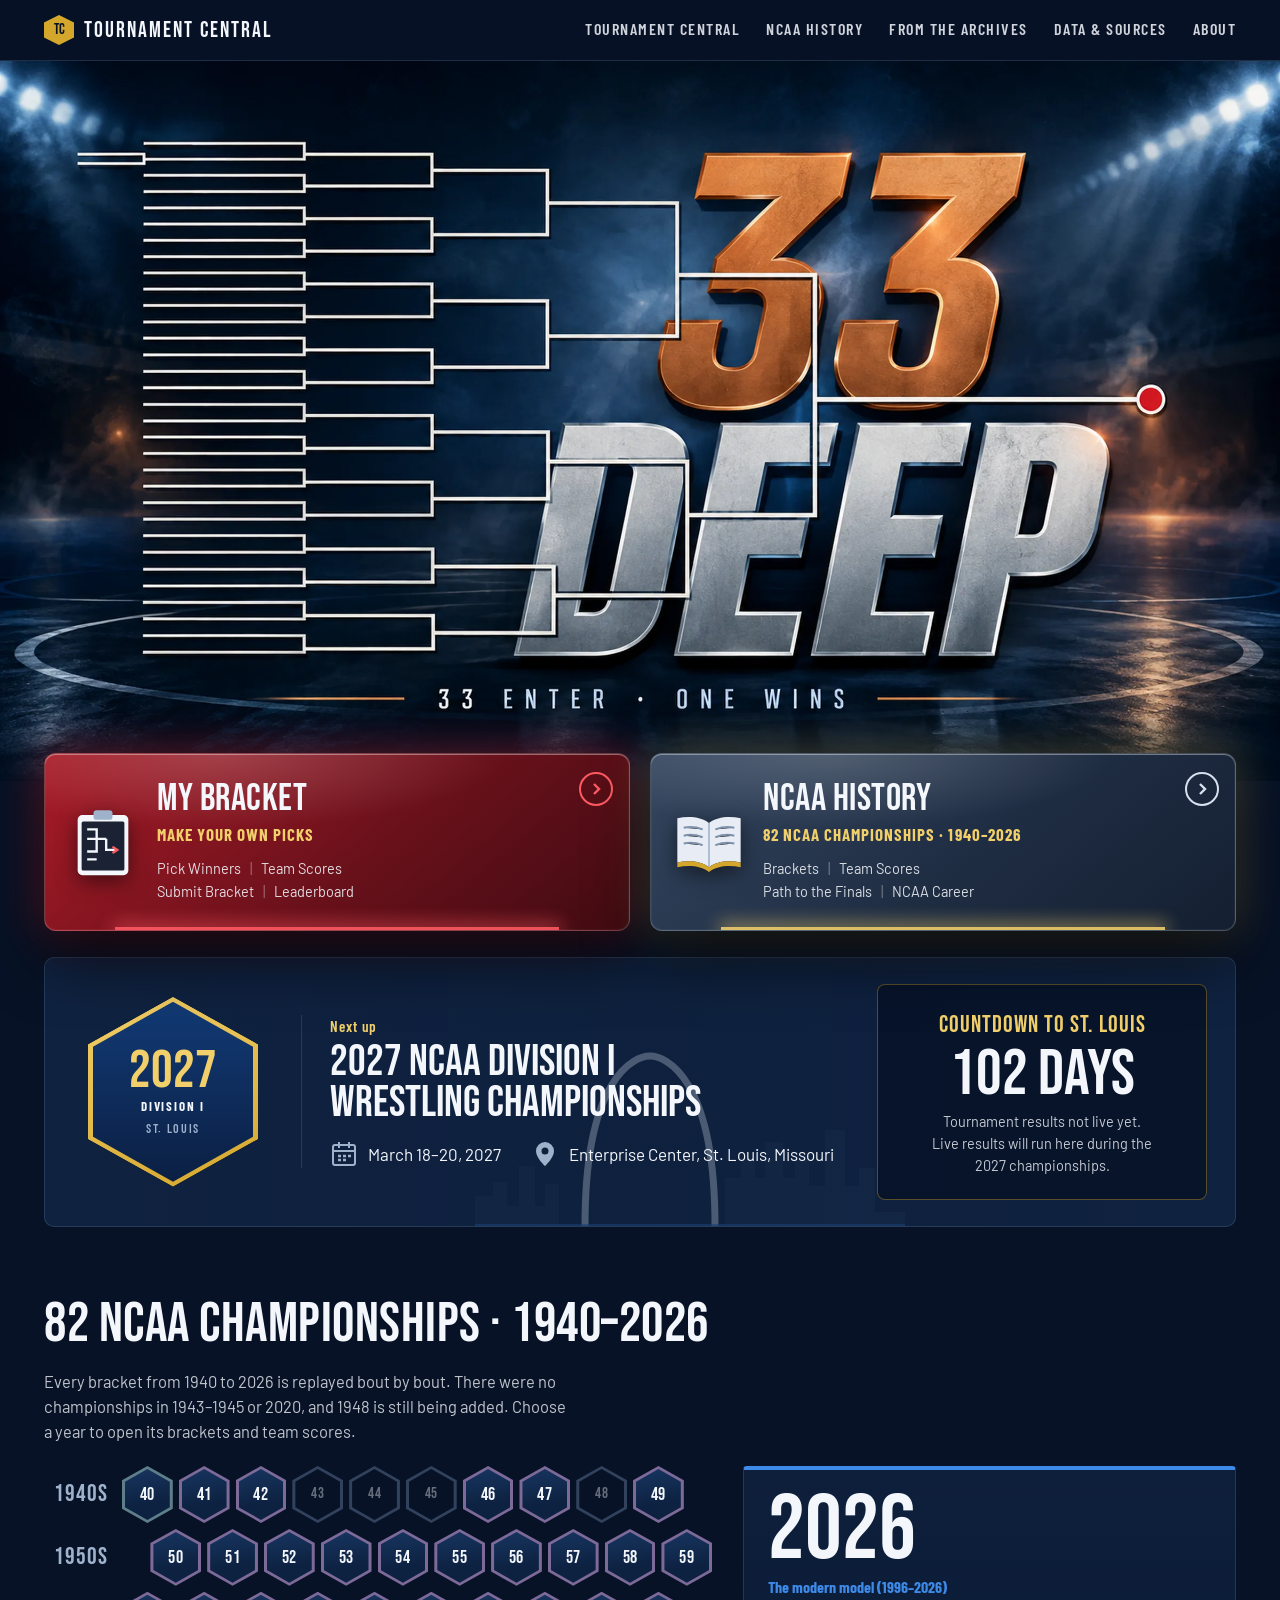
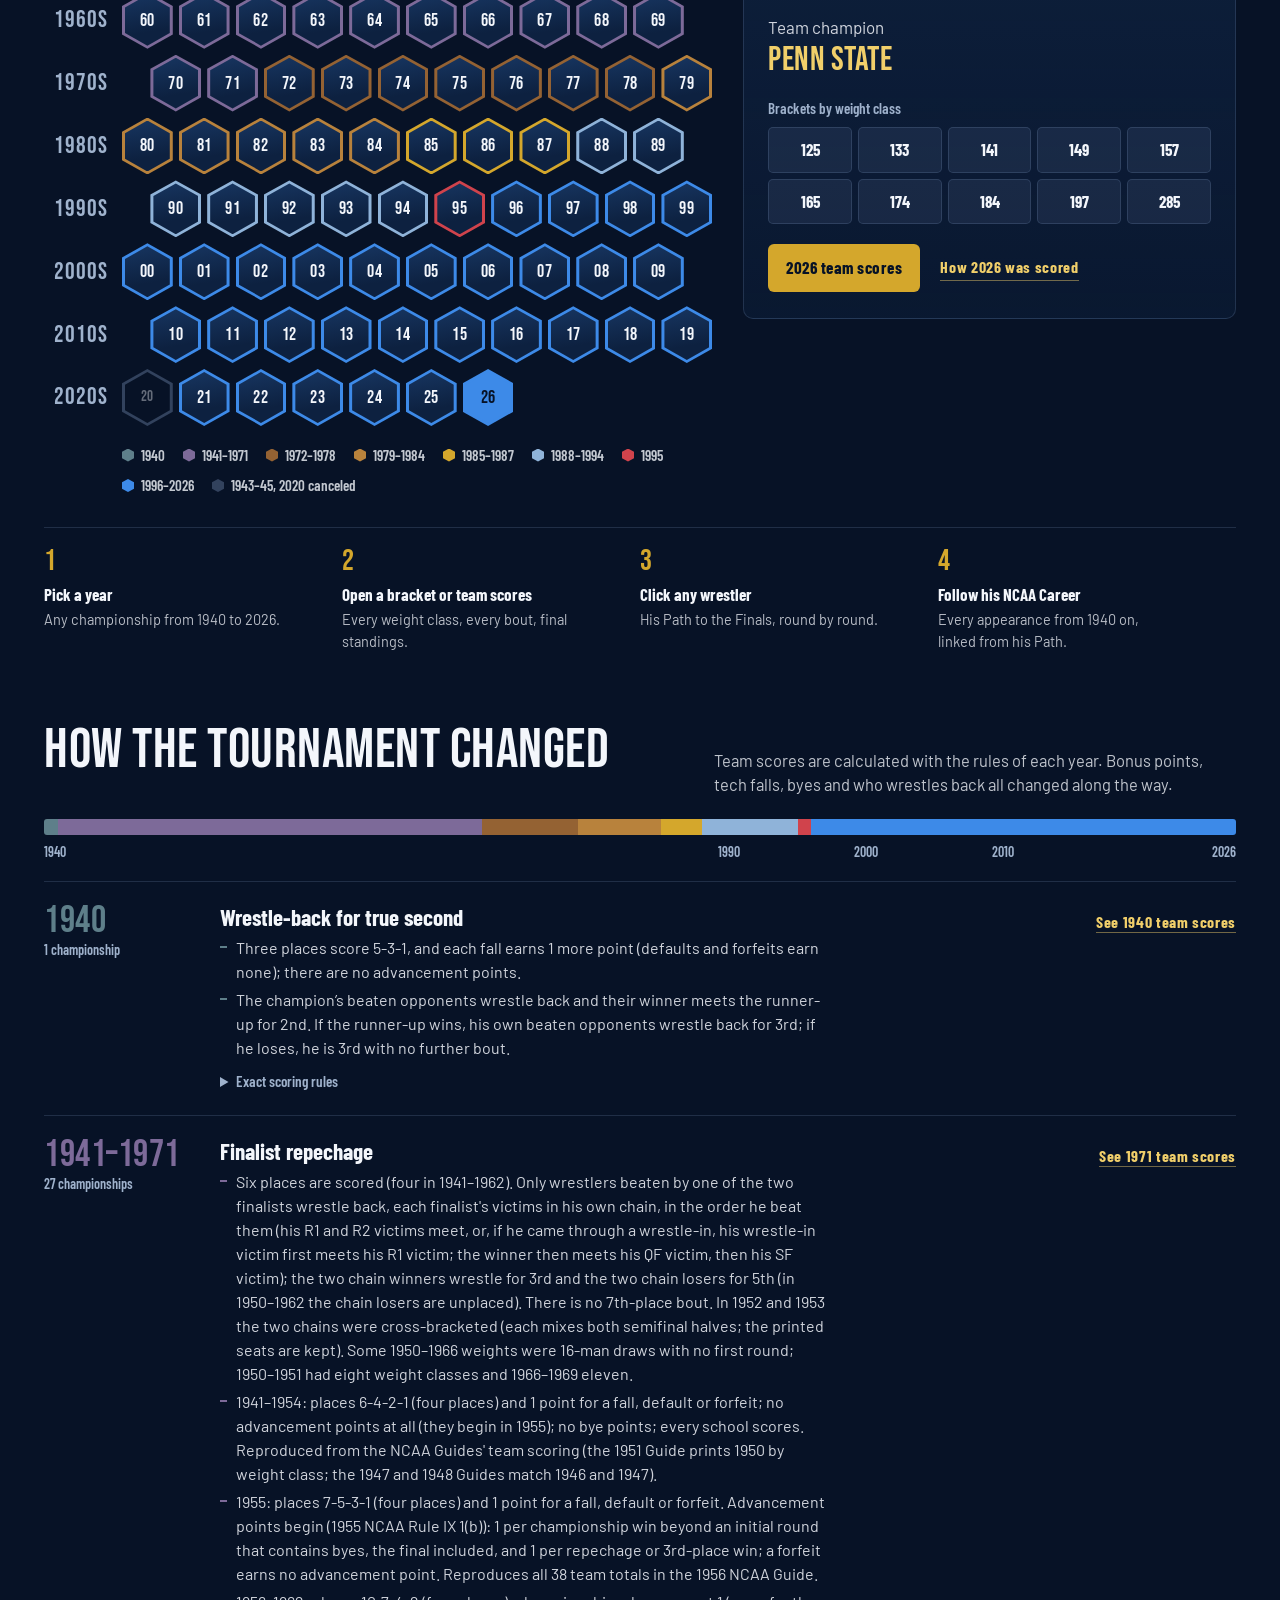
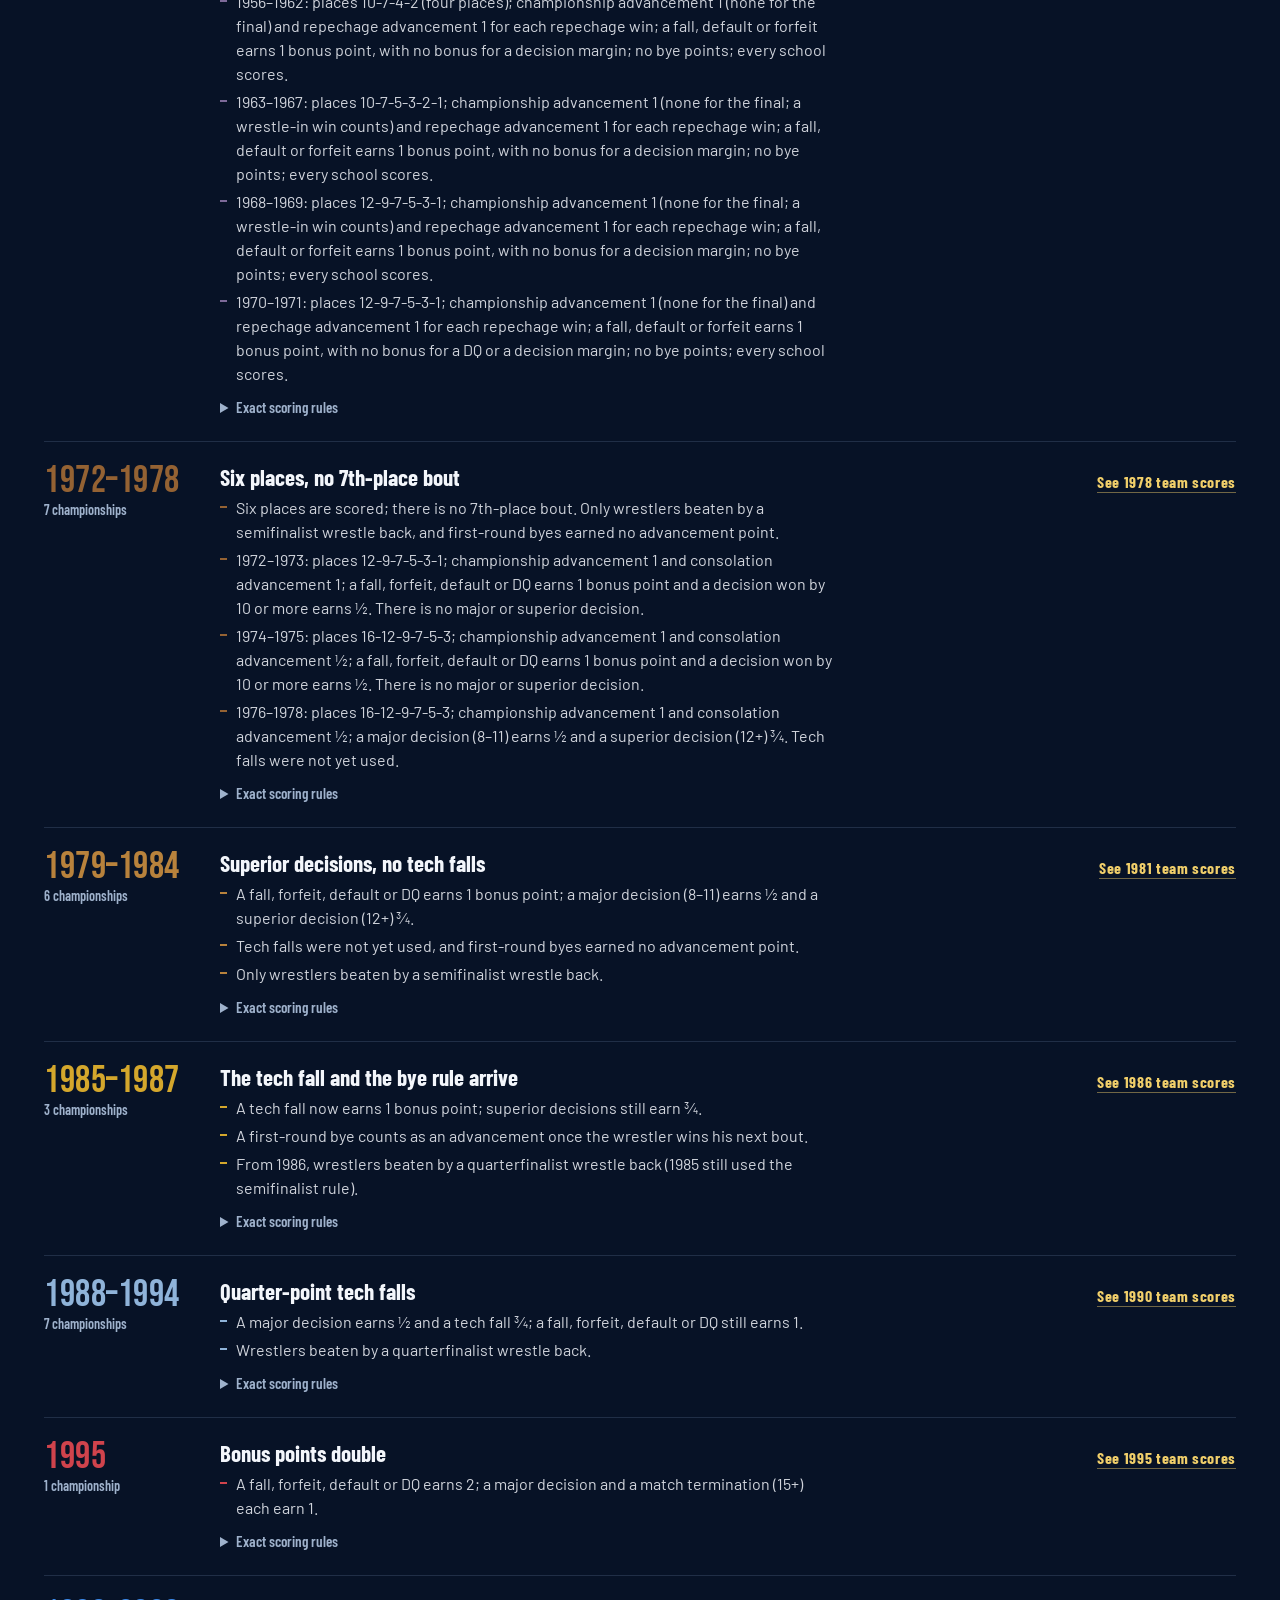
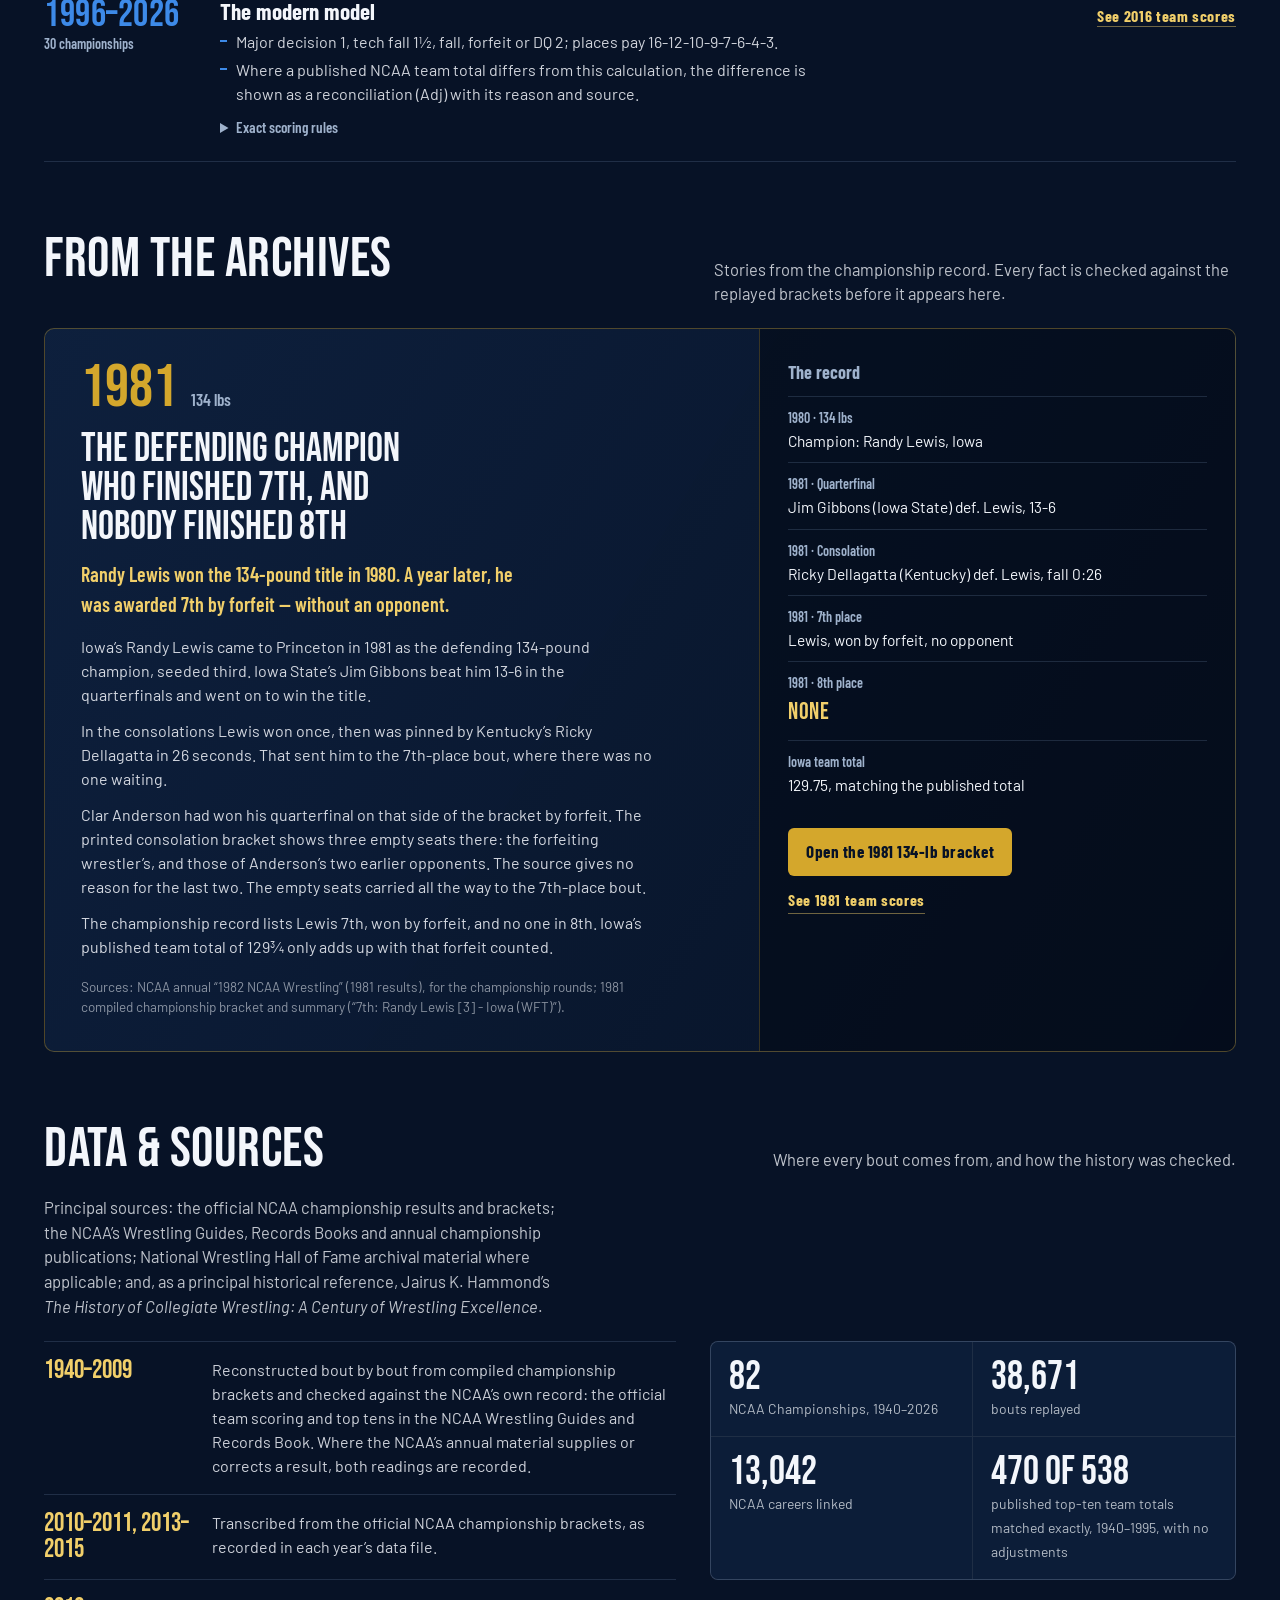
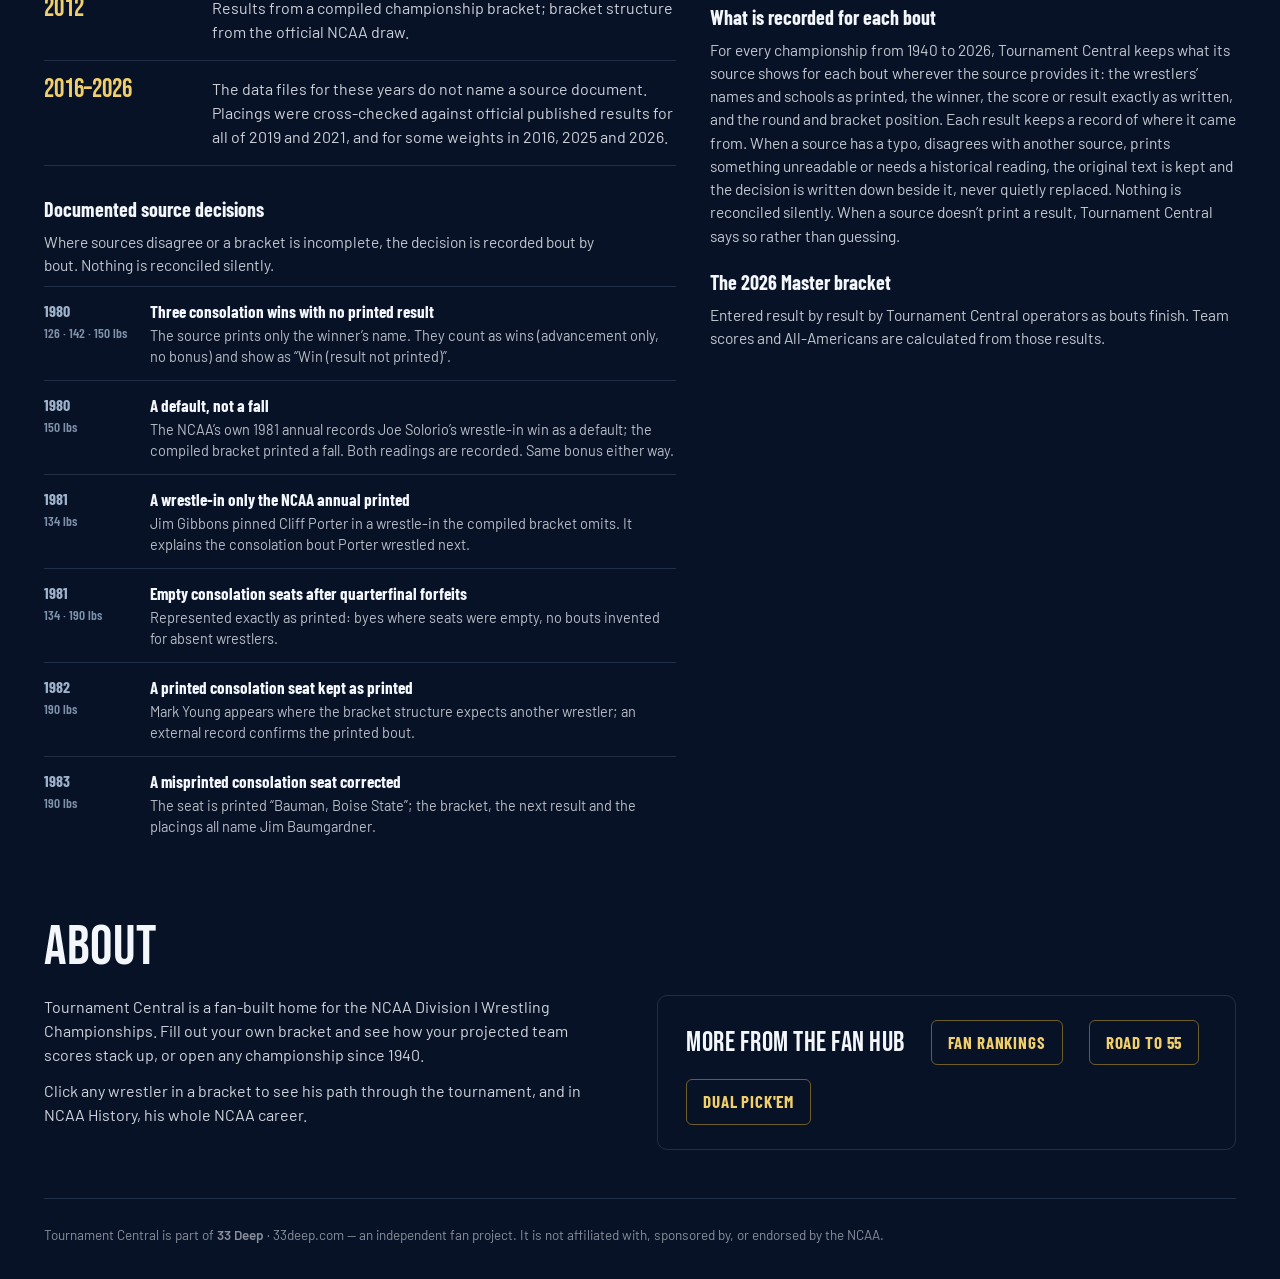
==== index.html @ 175a009b "Add files via upload" ====
<!DOCTYPE html>
<html lang="en">
<head>
<script src="site-config.js?v=1"></script>
<script>/* Front door: the bare site URL shows the homepage (home.html). Any URL with a query string (?view=..., ?ops=1, ...) opens Tournament Central as before. */ if (!location.search) location.replace('home.html' + location.hash); /* MASTER PAGE: before first paint. Operator page = ?ops=1 (master.html). MASTER shows on the operator page, or for everyone once site-config.js publicMaster is true. */ (function () { var ops = /[?&](ops|master)=1(&|$)/.test(location.search), pub = !!(window.TC_CONFIG && window.TC_CONFIG.publicMaster), h = document.documentElement; h.classList.toggle('no-ops', !ops); h.classList.toggle('no-master', !(ops || pub)); })();</script>
<meta charset="UTF-8">
<meta name="viewport" content="width=device-width, initial-scale=1.0">
<title>Tournament Central</title>
<link href="https://fonts.googleapis.com/css2?family=Bebas+Neue&family=Barlow+Condensed:wght@300;400;500;600;700&family=Barlow:wght@300;400;500;600&display=swap" rel="stylesheet">
<style>
:root {
  --bg:#f0f2f5; --s1:#ffffff; --s2:#f8f9fb; --s3:#eef0f4;
  --b1:#dde1e9; --b2:#c8cdd8; --b3:#b0b8c6;
  --gold:#b8860b; --gold2:#d4a017; --gold-bg:rgba(184,134,11,.09);
  --green:#16a34a; --green-bg:rgba(22,163,74,.09); --green-b:rgba(22,163,74,.35);
  --red:#dc2626; --red-bg:rgba(220,38,38,.06);
  --orange:#c2410c; --orange-bg:rgba(194,65,12,.07); --orange-b:rgba(194,65,12,.3);
  --blue:#2563eb;
  --t1:#1a2233; --t2:#4a5568; --t3:#8896aa;
}
*{box-sizing:border-box;margin:0;padding:0}
html,body{height:100%;overflow:hidden}
body{font-family:'Barlow',sans-serif;background:var(--bg);color:var(--t1);display:flex;flex-direction:column;height:100vh}

/* HEADER */
.hdr{background:linear-gradient(90deg,#1a1f2e,#2c2408,#1a1f2e);border-bottom:2px solid var(--gold);height:52px;display:flex;align-items:center;gap:14px;padding:0 18px;flex-shrink:0;box-shadow:0 2px 16px rgba(201,168,76,.15)}
.hdr-hex{width:32px;height:32px;background:var(--gold);clip-path:polygon(50% 0%,100% 25%,100% 75%,50% 100%,0% 75%,0% 25%);display:flex;align-items:center;justify-content:center;font-size:14px;flex-shrink:0}
.hdr-t{font-family:'Bebas Neue',sans-serif;font-size:20px;letter-spacing:3px;color:var(--gold2);line-height:1}
.hdr-s{font-size:9px;color:rgba(255,255,255,.45);letter-spacing:2px;text-transform:uppercase;margin-top:1px}
.hdr-sp{flex:1}
.hdr-home{display:flex;align-items:center;gap:14px;text-decoration:none;color:inherit;border-radius:4px;transition:opacity .15s}
.hdr-home:hover .hdr-t{color:#f0c040}
.hdr-home:focus-visible{outline:2px solid var(--gold2);outline-offset:3px}
.rst-btn{background:none;border:1px solid rgba(255,255,255,.2);color:rgba(255,255,255,.6);font-family:'Barlow Condensed',sans-serif;font-size:12px;letter-spacing:1px;padding:5px 14px;cursor:pointer;border-radius:3px;transition:all .2s;text-transform:uppercase}
.rst-btn:hover{border-color:var(--gold2);color:var(--gold2)}

/* WEIGHT TABS */
.wtabs{background:var(--s1);border-bottom:2px solid var(--b1);display:flex;padding:0 14px;gap:1px;overflow-x:auto;scrollbar-width:none;flex-shrink:0;height:42px;align-items:stretch;box-shadow:0 1px 4px rgba(0,0,0,.06)}
.wtabs::-webkit-scrollbar{display:none}
.wtab{display:flex;align-items:center;padding:0 14px;cursor:pointer;border:none;background:none;color:var(--t3);font-family:'Bebas Neue',sans-serif;font-size:19px;letter-spacing:1px;border-bottom:2px solid transparent;transition:all .15s;white-space:nowrap}
.wtab:hover{color:var(--t2)}
.wtab.on{color:var(--gold);border-bottom-color:var(--gold)}
.wtab.scores-tab{color:var(--t3);border-left:1px solid var(--b1);margin-left:8px;padding-left:20px;font-size:16px;letter-spacing:1.5px}
.wtab.scores-tab.on{color:var(--gold);border-bottom-color:var(--gold)}
.wtab.aa-tab{color:var(--t3);border-left:1px solid var(--b1);padding-left:20px;font-size:16px;letter-spacing:1.5px}
.wtab.aa-tab.on{color:var(--gold);border-bottom-color:var(--gold)}

/* SCORES VIEW */
#scores-view{flex:1;overflow:auto;padding:14px 18px 24px;display:none;flex-direction:column;gap:0}
#scores-view.active{display:flex}

#scores-view::-webkit-scrollbar{width:6px;height:6px}
#scores-view::-webkit-scrollbar-track{background:var(--bg)}
#scores-view::-webkit-scrollbar-thumb{background:var(--b2);border-radius:3px}

.scores-wrap{display:flex;gap:18px;align-items:flex-start;flex-wrap:wrap}
.scores-main{flex:1;min-width:520px}
.scores-key{min-width:200px;flex-shrink:0}

.scores-title{font-family:'Bebas Neue',sans-serif;font-size:22px;letter-spacing:3px;color:var(--t1);margin-bottom:4px}
.scores-sub{font-size:10px;color:var(--t3);letter-spacing:2px;text-transform:uppercase;margin-bottom:14px}

.lb-table{width:100%;border-collapse:collapse;background:var(--s1);border:1px solid var(--b1);border-radius:5px;overflow:hidden;box-shadow:0 1px 4px rgba(0,0,0,.07)}
.lb-table thead tr{background:linear-gradient(90deg,#1a1f2e,#2c2408);border-bottom:2px solid var(--gold)}
.lb-table thead th{font-family:'Barlow Condensed',sans-serif;font-size:9px;letter-spacing:2px;text-transform:uppercase;color:rgba(255,255,255,.5);padding:7px 10px;text-align:left;white-space:nowrap}
.lb-table thead th.num{text-align:right}
.lb-table tbody tr{border-bottom:1px solid var(--b1);transition:background .1s}
.lb-table tbody tr:last-child{border-bottom:none}
.lb-table tbody tr:hover{background:var(--s3)}
.lb-table tbody tr.rank-1{background:var(--gold-bg)}
.lb-table tbody tr.rank-2{background:rgba(150,150,160,.06)}
.lb-table tbody tr.rank-3{background:rgba(150,100,50,.05)}
.lb-td-rank{font-family:'Bebas Neue',sans-serif;font-size:20px;width:36px;padding:6px 10px;color:var(--t3);text-align:center}
.lb-table tbody tr.rank-1 .lb-td-rank{color:var(--gold)}
.lb-table tbody tr.rank-2 .lb-td-rank{color:#6b7280}
.lb-table tbody tr.rank-3 .lb-td-rank{color:#92400e}
.lb-td-school{font-size:12px;font-weight:600;color:var(--t1);padding:6px 8px}
.lb-td-pts{font-family:'Bebas Neue',sans-serif;font-size:18px;text-align:right;padding:6px 12px;color:var(--t1)}
.lb-table tbody tr.rank-1 .lb-td-pts{color:var(--gold)}
.lb-td-adv{font-size:10px;text-align:right;padding:6px 8px;color:var(--t3);font-family:'Barlow Condensed',sans-serif;white-space:nowrap}
.lb-td-place{font-size:10px;text-align:right;padding:6px 10px;color:var(--t3);font-family:'Barlow Condensed',sans-serif;white-space:nowrap}
.lb-td-aa{font-size:10px;padding:6px 10px;color:var(--t2);font-family:'Barlow Condensed',sans-serif;white-space:nowrap;text-align:right}
.lb-bar-wrap{width:80px;padding:6px 10px}
.lb-bar{height:6px;background:var(--b1);border-radius:3px;overflow:hidden}
.lb-bar-fill{height:100%;background:linear-gradient(90deg,var(--gold),var(--gold2));border-radius:3px;transition:width .3s ease}
.lb-table tbody tr.rank-1 .lb-bar-fill{background:linear-gradient(90deg,var(--gold),#f0c040)}

.key-card{background:var(--s1);border:1px solid var(--b1);border-radius:5px;overflow:hidden;box-shadow:0 1px 4px rgba(0,0,0,.07)}
.key-hdr{background:linear-gradient(135deg,#1a1f2e,#2c2408);padding:7px 12px;font-family:'Bebas Neue',sans-serif;font-size:13px;letter-spacing:2px;color:var(--gold2)}
.key-row{display:flex;align-items:center;justify-content:space-between;padding:5px 12px;border-bottom:1px solid var(--b1);font-size:11px}
.key-row:last-child{border-bottom:none}
.key-lbl{color:var(--t2)}
.key-val{font-family:'Bebas Neue',sans-serif;font-size:14px;color:var(--t1)}
.key-val.gold{color:var(--gold)}
.key-sep{height:1px;background:var(--b1);margin:4px 0}

.scores-note{font-size:10px;color:var(--t3);margin-top:10px;font-style:italic}

/* ALL-AMERICANS VIEW */
#aa-view{flex:1;overflow:auto;padding:14px 18px 24px;display:none;flex-direction:column;gap:0}
#aa-view.active{display:flex}
#aa-view::-webkit-scrollbar{width:6px;height:6px}
#aa-view::-webkit-scrollbar-track{background:var(--bg)}
#aa-view::-webkit-scrollbar-thumb{background:var(--b2);border-radius:3px}

.aa-view-title{font-family:'Bebas Neue',sans-serif;font-size:22px;letter-spacing:3px;color:var(--t1);margin-bottom:2px}
.aa-view-sub{font-size:10px;color:var(--t3);letter-spacing:2px;text-transform:uppercase;margin-bottom:14px}

.aa-row-grid{display:flex;gap:10px;flex-wrap:nowrap;margin-bottom:12px;overflow-x:auto;padding-bottom:2px}
.aa-row-grid::-webkit-scrollbar{height:4px}
.aa-row-grid::-webkit-scrollbar-thumb{background:var(--b2);border-radius:2px}

.aa-wcard{background:var(--s1);border:1px solid var(--b1);border-radius:5px;overflow:hidden;min-width:168px;flex:1;box-shadow:0 1px 4px rgba(0,0,0,.07)}
.aa-wcard-hdr{background:linear-gradient(90deg,#1a1f2e,#2c2408);padding:5px 10px;display:flex;align-items:baseline;gap:6px;border-bottom:2px solid var(--gold)}
.aa-wcard-wt{font-family:'Bebas Neue',sans-serif;font-size:20px;letter-spacing:1px;color:var(--gold2);line-height:1}
.aa-wcard-lbs{font-size:8px;color:rgba(255,255,255,.35);letter-spacing:2px;text-transform:uppercase}

.aa-wcard-row{display:flex;align-items:center;padding:4px 8px;border-bottom:1px solid var(--b1);gap:5px;min-height:28px}
.aa-wcard-row:last-child{border-bottom:none}
.aa-wcard-row.place-1{background:var(--gold-bg)}
.aa-wcard-row.place-2{background:rgba(107,114,128,.05)}
.aa-wcard-row.place-3{background:rgba(146,64,14,.04)}

.aa-wcard-place{font-family:'Bebas Neue',sans-serif;font-size:13px;width:16px;flex-shrink:0;text-align:center;line-height:1}
.aa-wcard-row.place-1 .aa-wcard-place{color:var(--gold)}
.aa-wcard-row.place-2 .aa-wcard-place{color:#6b7280}
.aa-wcard-row.place-3 .aa-wcard-place{color:#92400e}
.aa-wcard-row.place-4 .aa-wcard-place,.aa-wcard-row.place-5 .aa-wcard-place,
.aa-wcard-row.place-6 .aa-wcard-place,.aa-wcard-row.place-7 .aa-wcard-place,
.aa-wcard-row.place-8 .aa-wcard-place{color:var(--t3)}

.aa-wcard-medal{font-size:11px;width:14px;text-align:center;flex-shrink:0}
.aa-wcard-info{flex:1;min-width:0}
.aa-wcard-name{font-size:10px;font-weight:600;color:var(--t1);white-space:nowrap;overflow:hidden;text-overflow:ellipsis;line-height:1.3}
.aa-wcard-school{font-size:8px;color:var(--t3);white-space:nowrap;overflow:hidden;text-overflow:ellipsis;line-height:1.3}
.aa-wcard-tbd{font-size:9px;color:var(--t3);font-style:italic}

/* MAIN SCROLL AREA */
.area{flex:1;overflow:auto;padding:14px 18px 24px;display:flex;flex-direction:column;gap:0}
.area::-webkit-scrollbar{width:6px;height:6px}
.area::-webkit-scrollbar-track{background:var(--bg)}
.area::-webkit-scrollbar-thumb{background:var(--b2);border-radius:3px}

/* TIP */
.tip{display:flex;align-items:center;gap:8px;background:rgba(96,165,250,.08);border:1px solid rgba(96,165,250,.2);border-radius:3px;padding:6px 12px;margin-bottom:10px;font-size:11px;color:var(--blue);flex-shrink:0}
.tip-dot{width:5px;height:5px;background:var(--blue);border-radius:50%;flex-shrink:0;animation:blink 1.6s infinite}
/* MY BRACKET onboarding strip: reads existing picks only; every button calls an existing function */
.bh{display:none;background:var(--s1);border:1px solid var(--s3);border-left:3px solid var(--gold2);border-radius:4px;padding:10px 14px;margin-bottom:10px;align-items:center;gap:18px;flex-wrap:wrap}
.bh.on{display:flex}
.bh-intro{min-width:170px}
.bh-h{font-family:'Bebas Neue',sans-serif;font-size:20px;letter-spacing:2px;color:var(--t1);line-height:1}
.bh-d{font-size:11px;color:var(--t2);margin-top:3px}
.bh-steps{display:flex;gap:14px;flex:1;min-width:260px}
.bh-step{display:flex;gap:8px;align-items:flex-start;flex:1;min-width:0}
.bh-n{font-family:'Bebas Neue',sans-serif;font-size:15px;width:22px;height:22px;border-radius:50%;background:var(--gold-bg);color:var(--gold);display:flex;align-items:center;justify-content:center;flex-shrink:0}
.bh-st{font-family:'Barlow Condensed',sans-serif;font-weight:700;font-size:12px;letter-spacing:1px;color:var(--t1);text-transform:uppercase}
.bh-sd{font-size:11px;color:var(--t2);line-height:1.3}
.bh-thumb{position:relative;flex-shrink:0;display:block;width:40px;height:30px;margin-top:-1px;border-radius:2px;cursor:zoom-in;outline:none}
.bh-sheet{display:block;width:40px;height:30px;border-radius:2px;box-shadow:0 1px 3px rgba(0,0,0,.25);transform-origin:top right;transition:transform .18s ease,box-shadow .18s ease;background:#fff}
.bh-thumb:hover .bh-sheet,.bh-thumb:focus .bh-sheet{transform:scale(5);box-shadow:0 10px 28px rgba(0,0,0,.35);position:relative;z-index:30}
.bh-thumb:focus-visible{outline:2px solid var(--gold2);outline-offset:2px}
.bh-prog{min-width:170px}
.bh-pl{font-family:'Barlow Condensed',sans-serif;font-size:10px;letter-spacing:1.5px;color:var(--t3);text-transform:uppercase}
.bh-pv{font-family:'Bebas Neue',sans-serif;font-size:20px;color:var(--t1);line-height:1.1}
.bh-pv small{font-family:'Barlow',sans-serif;font-size:11px;color:var(--t2);letter-spacing:0}
.bh-bar{height:5px;background:var(--s3);border-radius:3px;overflow:hidden;margin-top:4px}
.bh-bar i{display:block;height:100%;background:var(--gold2);transition:width .25s}
.bh-act{display:flex;gap:8px;align-items:center;margin-left:auto}
.bh-go{background:var(--gold2);color:#1a1a1a;border:none;border-radius:3px;font-family:'Barlow Condensed',sans-serif;font-weight:700;font-size:13px;letter-spacing:1px;text-transform:uppercase;padding:8px 14px;cursor:pointer;white-space:nowrap}
.bh-go:hover{filter:brightness(1.07)}
.bh-x{background:none;border:1px solid var(--s3);color:var(--t2);border-radius:3px;font-family:'Barlow Condensed',sans-serif;font-size:11px;letter-spacing:1px;text-transform:uppercase;padding:6px 10px;cursor:pointer;white-space:nowrap}
.bh.min{padding:6px 12px;gap:12px}
.bh.min .bh-intro,.bh.min .bh-steps,.bh.min .bh-go{display:none}
.bh.min .bh-prog{display:flex;align-items:center;gap:10px;min-width:0;flex:1}
.bh.min .bh-pv{font-size:16px}
.bh.min .bh-bar{width:120px;margin-top:0}
@media (max-width:700px){.bh{gap:8px 10px;padding:9px 12px}.bh-intro{flex-basis:100%}.bh-d{display:none}.bh-steps{gap:8px;min-width:0;flex-basis:100%}.bh-step{gap:6px;align-items:center;flex:none}.bh-steps{gap:14px}.bh-sd{display:none}.bh-n{width:20px;height:20px;font-size:13px}.bh-st{font-size:11px}.bh-prog{flex:1;min-width:0}.bh-act{margin-left:0}.bh-go{padding:7px 10px;font-size:12px}.bh.min .bh-pl{display:none}.bh-long{display:none}.bh-st{white-space:nowrap}.bh.min .bh-bar{width:60px}.bh-thumb,.bh-sheet{width:30px;height:23px}.bh-thumb:hover .bh-sheet,.bh-thumb:focus .bh-sheet{transform:none}.bh-steps{flex-wrap:wrap;row-gap:6px}}
@keyframes blink{0%,100%{opacity:1}50%{opacity:.3}}

/* SECTION LABEL */
.sec-hd{display:flex;align-items:center;gap:10px;margin:14px 0 8px;flex-shrink:0}
.sec-hd .line{flex:1;height:1px}
.sec-hd .lbl{font-family:'Bebas Neue',sans-serif;font-size:13px;letter-spacing:3px;padding:0 8px;white-space:nowrap}
.sec-champ .line{background:linear-gradient(90deg,transparent,var(--gold),transparent)}
.sec-champ .lbl{color:var(--gold)}
.sec-con .line{background:linear-gradient(90deg,transparent,var(--orange),transparent)}
.sec-con .lbl{color:var(--orange)}

/* BRACKET GRID */
.bgrid{display:flex;gap:0;align-items:flex-start;min-width:max-content}
.rcol{display:flex;flex-direction:column;min-width:0}
.rhdr{font-family:'Barlow Condensed',sans-serif;font-size:9px;letter-spacing:2px;text-transform:uppercase;color:var(--t3);text-align:center;padding:0 3px 6px;white-space:nowrap}
.rhdr.gc{color:var(--gold)}
.rhdr.cc{color:var(--orange);opacity:.9}
.rconn{width:14px;flex-shrink:0}

/* MATCH */
.mc{background:var(--s1);border:1px solid var(--b1);border-radius:4px;overflow:hidden;width:168px;flex-shrink:0;transition:box-shadow .15s;box-shadow:0 1px 3px rgba(0,0,0,.07)}
.mc:hover{box-shadow:0 2px 8px rgba(0,0,0,.12)}
.mc.cm{border-color:var(--gold);box-shadow:0 0 10px rgba(184,134,11,.2)}
.mc.con{border-color:var(--orange-b)}
.mc.pm{border-color:rgba(205,127,50,.5)}
.md{height:1px;background:var(--b1)}

/* SLOTS */
.sl{display:flex;align-items:center;padding:4px 7px;min-height:30px;cursor:pointer;transition:background .12s;position:relative;user-select:none;gap:0}
.sl:hover:not(.empty):not(.w):not(.l){background:var(--s3)}
.sl.w{background:var(--green);border-left:3px solid #0f7a30}
.sl.l{background:var(--red-bg);opacity:.6}
.sl.empty{cursor:default;opacity:.35}
.sl.empty:hover{background:none}
.sl-sd{font-size:8px;color:var(--t3);width:13px;flex-shrink:0;font-family:'Barlow Condensed',sans-serif;font-weight:600;text-align:right;padding-right:2px}
.sl.w .sl-sd{color:rgba(255,255,255,.8)}
.sl-nm{flex:1;font-size:10.5px;font-weight:500;white-space:nowrap;overflow:hidden;text-overflow:ellipsis;padding:0 3px}
.sl-nm .fn{font-weight:400;color:var(--t2)}
.sl.w .sl-nm{color:#fff}
.sl.w .sl-nm .fn{color:rgba(255,255,255,.7)}
.sl.l .sl-nm{text-decoration:line-through;text-decoration-color:rgba(239,68,68,.4);color:var(--t3)}
.sl-sc{font-size:8px;color:var(--t3);flex-shrink:0;font-family:'Barlow Condensed',sans-serif;white-space:nowrap;max-width:46px;overflow:hidden;text-overflow:ellipsis}
.sl.w .sl-sc{color:rgba(255,255,255,.7);opacity:1}
.sl-tbd{font-size:9px;color:var(--t3);font-style:italic;padding:0 3px}

/* win flash */
.sl.w{animation:wflash .35s ease}
@keyframes wflash{0%{background:#4ade80}100%{background:var(--green)}}

/* CHAMP BOX */
.cbox{display:flex;align-items:flex-start;padding:0 14px;flex-direction:column;gap:10px}

/* ALL-AMERICANS PANEL */
.aa-panel{background:var(--s1);border:1px solid var(--b1);border-radius:5px;min-width:152px;overflow:hidden;box-shadow:0 1px 4px rgba(0,0,0,.07)}
.aa-hdr{background:linear-gradient(135deg,#1a1f2e,#2c2408);padding:6px 10px;text-align:center}
.aa-hdr-t{font-family:'Bebas Neue',sans-serif;font-size:13px;letter-spacing:2px;color:var(--gold2)}
.aa-hdr-s{font-size:8px;color:rgba(255,255,255,.4);letter-spacing:1px;text-transform:uppercase}
.aa-row{display:flex;align-items:center;padding:4px 8px;border-bottom:1px solid var(--b1);gap:6px}
.aa-row:last-child{border-bottom:none}
.aa-place{font-family:'Bebas Neue',sans-serif;font-size:14px;width:18px;flex-shrink:0;text-align:center}
.aa-medal{font-size:12px;width:16px;flex-shrink:0;text-align:center}
.aa-info{flex:1;min-width:0}
.aa-name{font-size:10px;font-weight:600;color:var(--t1);white-space:nowrap;overflow:hidden;text-overflow:ellipsis}
.aa-school{font-size:8px;color:var(--t3);white-space:nowrap;overflow:hidden;text-overflow:ellipsis}
.aa-row.place-1 .aa-place{color:#b8860b}
.aa-row.place-2 .aa-place{color:#6b7280}
.aa-row.place-3 .aa-place{color:#92400e}
.aa-row.place-4 .aa-place{color:var(--t2)}
.aa-row.place-5,.aa-row.place-6,.aa-row.place-7,.aa-row.place-8{opacity:.85}
.aa-tbd{font-size:9px;color:var(--t3);font-style:italic;padding:3px 0}
.ccard{background:linear-gradient(135deg,#fffbf0,#fdf6e3,#fffbf0);border:2px solid var(--gold);border-radius:5px;padding:14px 16px;text-align:center;min-width:152px;box-shadow:0 0 16px rgba(184,134,11,.18)}
.ccard .crn{font-size:22px;margin-bottom:5px}
.ccard .clbl{font-size:7px;letter-spacing:3px;text-transform:uppercase;color:var(--gold);font-weight:700;margin-bottom:3px}
.ccard .cnm{font-family:'Bebas Neue',sans-serif;font-size:17px;letter-spacing:2px;color:var(--t1)}
.ccard .csc{font-size:9px;color:var(--gold);opacity:.8;margin-top:1px}
.ccard.empty .cnm{font-size:11px;color:var(--t3);font-family:'Barlow',sans-serif;letter-spacing:0;font-style:italic}

/* PIGTAIL */
.mc.pt{border-color:rgba(201,168,76,.5);box-shadow:0 0 8px rgba(201,168,76,.1)}
.mc.pt-pending{border-color:rgba(201,168,76,.25);border-style:dashed}

/* PLACE LABELS */
.pl-lbl{font-size:8px;letter-spacing:1.5px;text-transform:uppercase;margin-bottom:3px;font-family:'Barlow Condensed',sans-serif;color:var(--t3)}

/* SWAP HINT */
.swap-hint{display:none;font-size:8px;color:var(--red);opacity:.8;font-family:'Barlow Condensed',sans-serif;letter-spacing:.5px;margin-left:3px;flex-shrink:0;white-space:nowrap}
.sl.l:hover .swap-hint{display:inline}

.prt-btn{border-color:var(--gold);color:var(--gold);margin-left:6px}
.prt-btn:hover{background:var(--gold);color:#000}

/* PRINT MODAL */
#print-modal,#load-modal,#results-modal{display:none;position:fixed;inset:0;z-index:9999;background:rgba(0,0,0,.85);align-items:center;justify-content:center}
#print-modal.open,#load-modal.open,#results-modal.open{display:flex}
#print-modal-box,#load-modal-box{background:#ffffff;border:1px solid var(--gold);border-radius:6px;padding:28px 32px;max-width:420px;width:90%;text-align:center;box-shadow:0 8px 32px rgba(0,0,0,.15)}
#print-modal-box h2,#load-modal-box h2{font-family:'Bebas Neue',sans-serif;font-size:22px;letter-spacing:3px;color:var(--gold);margin-bottom:8px}
#print-modal-box p,#load-modal-box p{font-size:12px;color:var(--t2);margin-bottom:20px;line-height:1.6}
.pm-row{display:flex;gap:10px;justify-content:center;flex-wrap:wrap;margin-bottom:14px}
.pm-btn{background:none;border:1px solid var(--b2);color:var(--t2);font-family:'Barlow Condensed',sans-serif;font-size:12px;letter-spacing:1px;padding:7px 18px;cursor:pointer;border-radius:3px;transition:all .2s;text-transform:uppercase}
.pm-btn:hover{border-color:var(--gold);color:var(--gold)}
.pm-btn.primary{background:var(--gold);color:#fff;border-color:var(--gold);font-weight:700}
.pm-btn.primary:hover{background:var(--gold2)}
.pm-weight-grid{display:flex;flex-wrap:wrap;gap:6px;justify-content:center;margin-bottom:18px}
.pm-wchk{display:flex;align-items:center;gap:5px;cursor:pointer}
.pm-wchk input{accent-color:var(--gold);width:13px;height:13px;cursor:pointer}
.pm-wchk span{font-family:'Bebas Neue',sans-serif;font-size:16px;color:var(--t2)}
.pm-wchk:hover span{color:var(--gold)}

/* PRINT STYLES (legacy — bracket modal print rules are below; @page rule removed to avoid conflict) */
@media print {
  *{-webkit-print-color-adjust:exact!important;print-color-adjust:exact!important}
  html,body{height:auto!important;overflow:visible!important;background:#fff!important;color:#000!important}
  .hdr,.wtabs,#area,#scores-view,#aa-view,#leaderboard-view,#print-modal,#load-modal,#results-modal{display:none!important}
  #print-root{display:block!important}
  .print-page{break-after:page;break-inside:avoid;width:100%;overflow:hidden;background:#fff;color:#000;font-family:Arial,Helvetica,sans-serif}
  .print-page:last-child{break-after:avoid}
  .psw{display:block}
  .ph{display:flex;align-items:center;justify-content:space-between;border-bottom:2px solid #111;padding-bottom:2px;margin-bottom:3px}
  .ph-title{font-size:10pt;font-weight:900;letter-spacing:1.2px;text-transform:uppercase;line-height:1}
  .ph-sub{font-size:5.5pt;color:#666;text-transform:uppercase;letter-spacing:1px;margin-top:1px}
  .ph-wt{font-size:24pt;font-weight:900;line-height:1}
  .ph-right{text-align:right;min-width:82px}
  .ph-clbl{font-size:5pt;text-transform:uppercase;letter-spacing:1.5px;color:#888}
  .ph-cnm{font-size:9pt;font-weight:900;line-height:1.15}
  .ph-csc{font-size:5.5pt;color:#555}
  .ps-lbl{font-size:5pt;text-transform:uppercase;letter-spacing:1.5px;color:#999;border-top:1px solid #e0e0e0;padding-top:1px;margin:2px 0}
  .pbg{display:flex;align-items:flex-start;gap:0}
  .prc{display:flex;flex-direction:column}
  .prh{font-size:4.6pt;text-transform:uppercase;letter-spacing:.8px;color:#aaa;text-align:center;padding:0 1px 1px;white-space:nowrap}
  .prcn{width:5px;flex-shrink:0}
  .pm{border:1px solid #ccc;border-radius:1px;overflow:hidden;width:98px;flex-shrink:0;background:#fff}
  .pm.champ-final{border:2px solid #111}
  .pm.pigtail{border:1px dashed #bbb}
  .pm.consolation{border-color:#bbb;background:#fafafa}
  .pm.place-match{border:1.5px solid #666}
  .pmd{height:1px;background:#ddd}
  .ps{display:flex;align-items:center;padding:1px 2px;min-height:14px}
  .ps.win{background:#e8f5e9;border-left:2px solid #2e7d32}
  .ps.los{opacity:0.4}
  .ps.tbd{opacity:0.2}
  .psseed{font-size:4.6pt;color:#bbb;width:8px;flex-shrink:0;text-align:right;padding-right:1px}
  .ps.win .psseed{color:#2e7d32}
  .psname{flex:1;font-size:5pt;white-space:nowrap;overflow:hidden;text-overflow:ellipsis;padding:0 1px;font-weight:500}
  .ps.win .psname{font-weight:700;color:#1b5e20}
  .ps.los .psname{text-decoration:line-through;color:#bbb}
  .pssch{font-size:4.1pt;color:#bbb;flex-shrink:0;max-width:24px;overflow:hidden;text-overflow:ellipsis;white-space:nowrap}
  .pstbd{font-size:4.8pt;color:#ccc;font-style:italic}
  .pchbox{display:flex;align-items:center;padding:0 3px}
  .pchcard{border:2px solid #111;border-radius:2px;padding:3px 5px;text-align:center;min-width:58px;background:#fffdf5}
  .pchcard .pcrown{font-size:10pt;margin-bottom:1px;line-height:1}
  .pchcard .pclbl{font-size:4.2pt;text-transform:uppercase;letter-spacing:1.5px;color:#888}
  .pchcard .pcnm{font-size:6.3pt;font-weight:900;text-transform:uppercase;line-height:1.2}
  .pchcard .pcsc{font-size:4.6pt;color:#555}
  .pchcard.empty .pcnm{color:#aaa;font-weight:400}
  .ppl-lbl{font-size:4.2pt;text-transform:uppercase;letter-spacing:1px;color:#888;margin-bottom:0}
}


/* === BRACKET PREVIEW STYLES (added by integration) === */

/* Bracket renderer styles (from brackets-from-firestore.html) */
.bracket-page {
  width: 8.5in; 
  height: 11in;
  background: white;
  position: relative;
  overflow: hidden;
  margin: 0 auto 16px;
  box-shadow: 0 1px 3px rgba(0,0,0,0.1);
}
.bracket-page svg {
  width: 100%;
  height: 100%;
  display: block;
}
.bracket-page .ln    { stroke: #000; stroke-width: 1.8; fill: none; }
.bracket-page .ln-th { stroke: #000; stroke-width: 2.2; fill: none; }
.bracket-page .t     { font: 13px Arial, sans-serif; fill: #000; }
.bracket-page .t-sm  { font: 12px Arial, sans-serif; fill: #000; }
.bracket-page .num   { font: bold 17px Arial, sans-serif; fill: #000; }
.bracket-page .hdr   { font: bold 30px Arial, sans-serif; fill: #000; }
.bracket-page .hdr-r { font: bold 30px Arial, sans-serif; fill: #000; text-anchor: end; }
.bracket-page .col   { font: bold 16px Arial, sans-serif; fill: #000; }
.bracket-page .champ-lbl { font: bold 19px Arial, sans-serif; fill: #000; text-anchor: middle; }
.bracket-page .place { font: bold 14px Arial, sans-serif; fill: #000; }
.bracket-page .wb    { font: bold 26px Arial, sans-serif; fill: #000; text-anchor: middle; }


/* Bracket preview modal */
#bracket-preview-modal {
  display: none;
  position: fixed;
  inset: 0;
  background: rgba(0, 0, 0, 0.7);
  z-index: 10000;
  overflow-y: auto;
  padding: 20px;
}
#bracket-preview-modal.open {
  display: block;
}
#bracket-preview-modal .bp-shell {
  max-width: 1700px;
  margin: 0 auto;
  background: white;
  border-radius: 8px;
  overflow: hidden;
}
#bracket-preview-modal .bp-toolbar {
  position: sticky;
  top: 0;
  background: #18181b;
  color: white;
  padding: 12px 20px;
  display: flex;
  align-items: center;
  justify-content: space-between;
  z-index: 10;
  flex-wrap: wrap;
  gap: 12px;
}
#bracket-preview-modal .bp-toolbar h2 {
  margin: 0;
  font-size: 18px;
  font-weight: 600;
}
#bracket-preview-modal .bp-toolbar .bp-info {
  font-size: 13px;
  color: #a1a1aa;
}
#bracket-preview-modal .bp-actions {
  display: flex;
  gap: 8px;
}
#bracket-preview-modal .bp-btn {
  padding: 8px 16px;
  border: none;
  border-radius: 6px;
  background: white;
  color: #18181b;
  font-weight: 500;
  cursor: pointer;
  font-size: 13px;
}
#bracket-preview-modal .bp-btn:hover {
  background: #f4f4f5;
}
#bracket-preview-modal .bp-btn.primary {
  background: #f59e0b;
  color: #18181b;
}
#bracket-preview-modal .bp-btn.primary:hover {
  background: #d97706;
}
#bracket-preview-modal .bp-pages {
  padding: 20px;
  background: #e5e5e5;
}

/* Print styles — only show the brackets when printing */
@media print {
  /* Force portrait Letter, narrow margins so the bracket fills the printable area */
  @page {
    size: 8.5in 11in;
    margin: 0.25in;
  }
  /* Hide everything except the modal */
  body * {
    visibility: hidden;
  }
  #bracket-preview-modal,
  #bracket-preview-modal * {
    visibility: visible;
  }
  /* Strip the modal chrome — turn it into a flat print container */
  #bracket-preview-modal {
    display: block !important;
    position: static !important;
    background: white !important;
    padding: 0 !important;
    margin: 0 !important;
    inset: auto !important;
    overflow: visible !important;
  }
  #bracket-preview-modal .bp-toolbar {
    display: none !important;
  }
  #bracket-preview-modal .bp-shell {
    box-shadow: none !important;
    max-width: none !important;
    background: white !important;
    border-radius: 0 !important;
    margin: 0 !important;
  }
  #bracket-preview-modal .bp-pages {
    padding: 0 !important;
    background: white !important;
    margin: 0 !important;
  }
  /* Each bracket sized to fit one printed page exactly */
  .bracket-page {
    width: 100% !important;
    height: auto !important;
    margin: 0 !important;
    padding: 0 !important;
    background: white !important;
    box-shadow: none !important;
    page-break-after: always;
    break-after: page;
    page-break-inside: avoid;
    break-inside: avoid;
  }
  .bracket-page:last-child {
    page-break-after: auto;
    break-after: auto;
  }
  /* Force SVG to use full width of the page; height scales by viewBox ratio */
  .bracket-page svg {
    width: 100% !important;
    height: auto !important;
    max-width: 100% !important;
    display: block !important;
  }
}

</style>
<!-- Tournament Central (Phase 2, read-only) -->
<link rel="stylesheet" href="tournament-central.css?v=road1">
<style id="layout-sections">
/* LAYOUT milestone: top-level sections + per-section context rows. Purely presentational. */
.topnav{display:flex;gap:0;background:#11151f;border-bottom:1px solid var(--b1);padding:0 14px;flex-shrink:0}
.topnav-btn{flex:0 0 auto;padding:11px 22px;border:none;border-bottom:3px solid transparent;background:none;color:#e4e8f0;font-family:'Bebas Neue',sans-serif;font-size:21px;letter-spacing:2px;cursor:pointer;white-space:nowrap;text-shadow:0 1px 2px rgba(0,0,0,.45)}
.topnav-btn:hover{color:#fff}
.topnav-btn.on{color:var(--gold2);border-bottom-color:var(--gold)}
.topnav-btn[data-mode="history"].on{color:#d8b589;border-bottom-color:#b08a5a}
.wtab-sec{display:flex;align-items:center;gap:6px;margin-left:auto;padding-left:14px}
.wtab-mini{padding:4px 9px;border:1px solid var(--b1);border-radius:4px;background:none;color:var(--t3);font-size:11px;letter-spacing:.5px;cursor:pointer;white-space:nowrap}
.wtab-mini:hover{color:var(--gold2);border-color:var(--gold2)}
.wtab.submit-tab{color:var(--gold2)}
.hist-hint{flex-basis:100%;font-size:12px;color:#d8b589;opacity:.9}
/* the hamburger drawer carries MY BRACKET actions only: never shown in 2026 OFFICIAL or NCAA HISTORY */
body:not(.ui-picks) .hdr-mobile-menu, body:not(.ui-picks) #mobile-drawer{display:none !important}
/* MASTER PAGE: 2026 MASTER and its operator tools appear only on master.html (index.html?ops=1) */
html.no-master .master-only{display:none !important}
/* operator-only admin tools: only on master.html (index.html?ops=1), even after publicMaster is switched on */
html.no-ops .ops-only{display:none !important}
@media (max-width:700px){
  .topnav{padding:0 4px}
  .topnav-btn{flex:1 1 0;padding:10px 4px;font-size:17px;letter-spacing:1.2px}
}
</style>
</head>
<body>

<div class="hdr">
  <a class="hdr-home" href="home.html" title="Back to home" aria-label="Tournament Central home">
    <div class="hdr-hex">🤼</div>
    <div>
      <div class="hdr-t">Tournament Central</div>
    </div>
  </a>
  <div class="hdr-sp"></div>
<!-- <button class="rst-btn" onclick="openResultsModal()">🏁 Submit Results</button> -->
</div>

<!-- LAYOUT: the three top-level sections. Each only calls existing functions; the context row below (#wtabs, or the
     History controls) is rebuilt by renderWeightTabs()/renderTopNav() for the active section. -->
<nav class="topnav" id="topnav" aria-label="Tournament Central sections">
  <button type="button" class="topnav-btn master-only" data-mode="official" onclick="switchCentral()">2026 MASTER</button>
  <button type="button" class="topnav-btn" data-mode="picks" onclick="chooseMode('picks')">MY BRACKET</button>
  <button type="button" class="topnav-btn" data-mode="history" onclick="location.href='home.html#history'" title="Choose a championship year">NCAA HISTORY</button>
</nav>

<div class="wtabs" id="wtabs"></div>

<!-- OFFICIAL / MY PICKS banner (Phase 3B) — filled in by renderModeBanner() -->
<div class="mode-banner" id="mode-banner" hidden></div>

<!-- Tournament Central (Phase 2, read-only) — filled in by tournament-central.js -->
<div id="tc-view"><div class="tc-loading">Tournament Central is loading…</div></div>

<!-- HISTORY MODE controls (read-only) -- a thin selector bar only. The bracket itself renders into the SAME
     #area/#bkt native bracket DOM used by OFFICIAL/MY PICKS, via the SAME render()/slotHTML() code, so that
     Path to the Finals (whose click-delegation only recognizes clicks inside #area) works without any
     re-wiring. Never writes to Firebase; never touches officialBook/officialCore/states (MY PICKS). -->
<div id="history-controls" style="display:none;align-items:flex-end;gap:12px;flex-wrap:wrap;padding:14px 18px;background:#2a1f18;border-bottom:1px solid #5b4636;">
  <div style="font-family:'DM Mono',monospace;font-size:11px;letter-spacing:.08em;color:#d8b589;background:#5b4636;padding:4px 10px;border-radius:4px;">HISTORY — READ ONLY</div>
  <div>
    <label style="display:block;font-size:11px;color:var(--t2);margin-bottom:4px;">Year</label>
    <select id="hist-year"></select>
  </div>
  <div>
    <label style="display:block;font-size:11px;color:var(--t2);margin-bottom:4px;">Weight</label>
    <select id="hist-weight">
      <option value="125">125</option><option value="133">133</option><option value="141">141</option>
      <option value="149" selected>149</option><option value="157">157</option><option value="165">165</option>
      <option value="174">174</option><option value="184">184</option><option value="197">197</option>
      <option value="285">285</option>
    </select>
  </div>
  <button class="rst-btn" type="button" id="hist-show-btn">View Bracket</button>
  <button class="rst-btn" type="button" id="hist-scores-btn">Team Scores</button>
  <div id="hist-status" style="font-size:12px;color:var(--t2);"></div>
  <div id="hist-hint" class="hist-hint">Click any wrestler to see his Path to the Finals and NCAA Career.</div>
</div>

<div class="area" id="area">
  <div class="bh" id="bh" role="region" aria-label="How to build your bracket">
    <div class="bh-intro"><div class="bh-h">Build Your Bracket</div><div class="bh-d">Pick the NCAA champion, and every place, at all 10 weights.</div></div>
    <div class="bh-steps">
      <div class="bh-step"><span class="bh-n">1</span><div><div class="bh-st">Pick winners</div><div class="bh-sd">Click a wrestler to advance him</div></div></div>
      <div class="bh-step"><span class="bh-n">2</span><div><div class="bh-st">Team Scores</div><div class="bh-sd">See your projected team standings</div></div></div>
      <div class="bh-step"><span class="bh-n">3</span><div><div class="bh-st">Submit</div><div class="bh-sd">Review and submit your entry</div></div></div>
      <div class="bh-step bh-step--print"><span class="bh-n">4</span><div><div class="bh-st">Print</div><div class="bh-sd">Or save it as a PDF</div></div><span class="bh-thumb" tabindex="0" title="What your printed bracket looks like"><svg class="bh-sheet" viewBox="0 0 120 90" role="img" aria-label="Preview of the printed bracket sheet"><rect x="0.5" y="0.5" width="119" height="89" rx="2" fill="#fff" stroke="#c9cdd6"/><rect x="7" y="6" width="44" height="4" rx="1" fill="#1c1c1c"/><rect x="84" y="6" width="29" height="4" rx="1" fill="#1c1c1c"/><path d="M7 15.5h106" stroke="#1c1c1c" stroke-width=".7"/><path d="M7 21.1H26V25.2H7 M7 29.3H26V33.4H7 M7 37.6H26V41.7H7 M7 45.8H26V49.9H7 M7 54.1H26V58.2H7 M7 62.3H26V66.4H7 M7 70.6H26V74.7H7 M7 78.8H26V82.9H7 M26 23.1H44V31.4H26 M26 39.6H44V47.9H26 M26 56.1H44V64.4H26 M26 72.6H44V80.9H26 M44 27.2H60V43.8H44 M44 60.2H60V76.8H44 M60 35.5H74V68.5H60" fill="none" stroke="#3a3a3a" stroke-width=".6"/><path d="M88 52.0H113" stroke="#3a3a3a" stroke-width=".6"/><rect x="93" y="46.0" width="17" height="9" fill="#fff" stroke="#1c1c1c" stroke-width=".7"/><rect x="96" y="48.4" width="11" height="1.6" fill="#1c1c1c"/><rect x="98.5" y="51.4" width="6" height="1.4" fill="#1c1c1c"/><rect x="8" y="18.9" width="15" height="1.3" fill="#6b7280"/><rect x="8" y="23.0" width="15" height="1.3" fill="#6b7280"/><rect x="27" y="20.9" width="14" height="1.3" fill="#6b7280"/></svg></span></div>
    </div>
    <div class="bh-prog"><div class="bh-pl">Your progress</div><div class="bh-pv" id="bh-pv">0 / 10 <small><span class="bh-long">weight classes </span>fully picked</small></div><div class="bh-bar"><i id="bh-bar" style="width:0%"></i></div></div>
    <div class="bh-act"><button type="button" class="bh-go" id="bh-go" onclick="goWeight(125)">Start at 125 lbs</button><button type="button" class="bh-x" id="bh-x" onclick="toggleBracketHelp()" aria-expanded="true">Hide</button></div>
  </div>
  <div class="tip" id="area-tip"><div class="tip-dot"></div><span id="area-tip-text">Click a wrestler's name to advance them — their opponent automatically drops to the consolation bracket below</span></div>
  <div id="bkt"></div>
</div>


<!-- Scores View -->
<div id="scores-view">
  <div class="scores-wrap">
    <div class="scores-main">
      <div class="picks-badge">MY BRACKET</div>
      <div class="scores-title">My Bracket — Projected Team Scores</div>
      <div class="scores-sub">Top 15 teams projected from YOUR picks · not actual tournament results</div>
      <div class="picks-callout">These totals come from the winners <b>you</b> picked.<span class="master-only"> For the real tournament, open <button type="button" class="picks-callout-btn" onclick="switchOfficialScores()">🏆 MASTER Scores</button>.</span></div>
      <table class="lb-table" id="lb-table">
        <thead>
          <tr>
            <th style="text-align:center">#</th>
            <th>School</th>
            <th class="num">Total</th>
            <th class="num">Adv Pts</th>
            <th class="num">Place Pts</th>
            <th class="num">AA Count</th>
            <th style="min-width:90px"></th>
          </tr>
        </thead>
        <tbody id="lb-body"></tbody>
      </table>
      <div class="scores-note" id="scores-note"></div>
    </div>
    <div class="scores-key">
      <div class="key-card">
        <div class="key-hdr">📊 Scoring Key</div>
        <div class="key-row"><span class="key-lbl">🥇 1st Place</span><span class="key-val gold">16 pts</span></div>
        <div class="key-row"><span class="key-lbl">🥈 2nd Place</span><span class="key-val">12 pts</span></div>
        <div class="key-row"><span class="key-lbl">🥉 3rd Place</span><span class="key-val">10 pts</span></div>
        <div class="key-row"><span class="key-lbl">4th Place</span><span class="key-val">9 pts</span></div>
        <div class="key-row"><span class="key-lbl">5th Place</span><span class="key-val">7 pts</span></div>
        <div class="key-row"><span class="key-lbl">6th Place</span><span class="key-val">6 pts</span></div>
        <div class="key-row"><span class="key-lbl">7th Place</span><span class="key-val">4 pts</span></div>
        <div class="key-row"><span class="key-lbl">8th Place</span><span class="key-val">3 pts</span></div>
        <div style="height:6px;background:var(--b1);margin:0"></div>
        <div class="key-row"><span class="key-lbl">Champ Win</span><span class="key-val">+1 pt</span></div>
        <div class="key-row"><span class="key-lbl">Con Win</span><span class="key-val">+0.5 pt</span></div>
      </div>
    </div>
  </div>
</div>

<!-- OFFICIAL Team Scores (Official Team Scores phase) — filled in by renderOfficialScores(); reads ONLY the OFFICIAL book -->
<div id="off-scores-view" data-os-state="loading">
  <div class="os-wrap">
    <div class="os-main">
      <div class="os-head">
        <span class="os-badge">🔒 MASTER</span>
        <div class="os-title">MASTER TEAM SCORES</div>
        <div class="os-sub">Actual NCAA tournament results — not picks · placement points count the moment a finish is clinched</div>
      </div>
      <div class="os-status os-status--loading" id="os-status" role="status" aria-live="polite">Loading tournament results…</div>
      <div id="os-notes"></div>
      <div class="os-table-wrap" id="os-table-wrap" hidden>
        <table class="os-table" id="os-table">
          <caption>MASTER TEAM SCORES · actual tournament</caption>
          <thead><tr><th>Rank</th><th>Team</th><th>Total</th><th>Adv</th><th>Bonus</th><th>Place</th><th>Adj</th><th>AA</th></tr></thead>
          <tbody id="os-body"></tbody>
        </table>
      </div>
      <button type="button" class="os-more" id="os-more" hidden></button>
    </div>
    <div class="os-key" id="os-key"></div>
  </div>
</div>

<!-- OFFICIAL All-Americans (filled in by official-aa-view.js; reads ONLY the OFFICIAL book) -->
<div id="off-aa-view" data-oaa-state="loading"><div id="oaa-root"></div></div>

<!-- All-Americans View -->
<div id="aa-view">
  <div class="picks-badge">MY BRACKET</div>
  <div class="aa-view-title">My Bracket — Projected All-Americans</div>
  <div class="aa-view-sub">Top 8 per weight projected from YOUR picks · not actual results</div>
  <div class="picks-callout">These places come from the winners <b>you</b> picked.<span class="master-only"> For the real tournament, open <button type="button" class="picks-callout-btn" onclick="switchOfficialAA()">⭐ MASTER All-Americans</button>.</span></div>
  <div id="aa-grid-125-157"></div>
  <div id="aa-grid-165-285"></div>
</div>

<div id="leaderboard-view" style="flex:1;overflow:auto;padding:14px 18px 24px;display:none;flex-direction:column;gap:0">
  <div class="scores-title">Leaderboard</div>
  <div class="scores-sub">Live bracket standings</div>
  <div class="scores-wrap">
    <div class="scores-main">
      <table class="lb-table">
        <thead>
          <tr>
            <th style="text-align:center">#</th>
            <th>Entry</th>
            <th>User</th>
            <th class="num">Correct</th>
            <th class="num">Total</th>
            <th>Status</th>
          </tr>
        </thead>
        <tbody id="leaderboard-body"></tbody>
      </table>
      <div class="scores-note" id="leaderboard-note"></div>
    </div>
    <div class="scores-key">
      <div class="key-card">
        <div class="key-hdr">🏆 Leaderboard</div>
        <div class="key-row"><span class="key-lbl">Scoring</span><span class="key-val">1 / correct pick</span></div>
        <div class="key-row"><span class="key-lbl">Source</span><span class="key-val">MASTER results</span></div>
        <div class="key-row"><span class="key-lbl">Refresh</span><span class="key-val"><button class="pm-btn" style="padding:4px 10px" onclick="refreshLeaderboard()">Refresh</button></span></div>
        <div class="key-row ops-only"><span class="key-lbl">Admin</span><span class="key-val"><button class="pm-btn" style="padding:4px 10px" onclick="adminRecomputeLeaderboard()">Recompute</button></span></div>
      </div>
    </div>
  </div>
</div>

<!-- Print modal -->
<div id="print-modal">
  <div id="print-modal-box">
    <h2>📤 Submit Bracket Entry</h2>
    <p>Select which weight classes to include in this saved entry.<br>Your brackets will be shown for review and printing after submit.</p>
    <div class="pm-weight-grid" id="pm-checks"></div>
    <div class="pm-row">
      <button class="pm-btn" onclick="pmSelectAll()">Select All</button>
      <button class="pm-btn" onclick="pmSelectNone()">Clear</button>
    </div>
    <div class="pm-row">
      <button class="pm-btn" onclick="closePrintModal()">Cancel</button>
      <button type="button" class="pm-btn primary" id="submit-entry-btn" onclick="doPrint()">Submit Selected</button>
    </div>
  </div>
</div>

<div id="results-modal">
  <div id="print-modal-box">
    <h2>🏁 Submit MASTER Results</h2>
    <p>Select which weight classes to send to the MASTER results. Use the current bracket clicks as the MASTER winners.</p>
    <div class="pm-weight-grid" id="results-checks"></div>
    <div class="pm-row">
      <button class="pm-btn" onclick="resultsSelectAll()">Select All</button>
      <button class="pm-btn" onclick="resultsSelectNone()">Clear</button>
    </div>
    <div class="pm-row">
      <button class="pm-btn" onclick="closeResultsModal()">Cancel</button>
      <button class="pm-btn primary" onclick="submitOfficialResults()">Submit Results</button>
    </div>
  </div>
</div>

<div id="load-modal">
  <div id="load-modal-box">
    <h2>📂 Load Saved Entry</h2>
    <p>Select a saved submission, enter its PIN, and repopulate the bracket.</p>
    <div class="pm-row" style="margin-bottom:10px;justify-content:stretch">
      <select id="load-submission-select" style="width:100%;padding:10px 12px;border:1px solid var(--b2);border-radius:4px;font-family:'Barlow',sans-serif;color:var(--t1);background:#fff"></select>
    </div>
    <div class="pm-row" style="margin-bottom:10px;justify-content:stretch">
      <input id="load-pin-input" type="password" inputmode="numeric" placeholder="Enter 4-8 digit PIN" style="width:100%;padding:10px 12px;border:1px solid var(--b2);border-radius:4px;font-family:'Barlow',sans-serif;color:var(--t1);background:#fff">
    </div>
    <div id="load-meta" style="font-size:11px;color:var(--t3);margin-bottom:14px;min-height:16px"></div>
    <div class="pm-row">
      <button class="pm-btn" onclick="refreshSubmissionList()">Refresh List</button>
      <button class="pm-btn" onclick="closeLoadModal()">Cancel</button>
      <button class="pm-btn primary" onclick="loadSelectedSubmission()">Load Entry</button>
    </div>
  </div>
</div>

<div id="print-root" style="display:none"></div>

<!-- ============================================
     BRACKET RENDERER (added by integration)
     Pure JS, no module dependencies — exposes window.showBracketPreview(docs)
     ============================================ -->
<script>
(function() {

/* =========================================================================
   SCHOOL ABBREVIATION TABLE
   Maps Firestore school strings (as they appear in your data) to the
   3-4 character abbreviations used on the official PDF brackets.
   Easy to extend — just add entries.
   ========================================================================= */
const SCHOOL_ABBREV = {
  // From your sample data
  "Penn State":     "PSU",
  "Bloomsburg":     "BLOO",
  "Penn":           "PENN",
  "SD State":       "SDSU",
  "Illinois":       "ILL",
  "Nebraska":       "NEB",
  "Lehigh":         "LEH",
  "NC State":       "NCST",
  // Common D1 schools — extend as needed
  "Iowa":           "IOWA",
  "Oklahoma State": "OKST",
  "Ohio State":     "OHST",
  "Iowa State":     "ISU",
  "Wisconsin":      "WIS",
  "Minnesota":      "MINN",
  "Michigan":       "MICH",
  "Cornell":        "COR",
  "Princeton":      "PRIN",
  "Virginia Tech":  "VT",
  "Missouri":       "MIZZ",
  "Rutgers":        "RUT",
  "Oklahoma":       "OKLA",
  "Oregon State":   "ORST",
  "Pittsburgh":     "PITT",
  "Stanford":       "STAN",
  "West Virginia":  "WVU",
  "Navy":           "NAVY",
  "Army":           "ARMY",
  "Air Force":      "AF",
  "Northwestern":   "NW",
  "North Dakota State": "NDSU",
  "Northern Iowa":  "UNI",
  "Northern Colorado": "UNCO",
  "Indiana":        "IND",
  "Maryland":       "MD",
  "Drexel":         "DREX",
  "Rider":          "RID",
  "Chattanooga":    "CHAT",
  "Cal Poly":       "POLY",
  "Edinboro":       "EDIN",
  "George Mason":   "GMU",
  "Bucknell":       "BUCK",
  "American":       "AMER",
  "Brown":          "BRWN",
  "Harvard":        "HARV",
  "Columbia":       "COL",
  "Duke":           "DUKE",
  "SIU Edwardsville": "SIUE",
  "Davidson":       "DAV",
  "Wyoming":        "WYO",
  "Binghamton":     "BING",
  "Bellarmine":     "BELL",
  "Utah Valley":    "UVU",
  "Virginia":       "UVA",
  "Citadel":        "CIT",
  "GW":             "GW",
  "Purdue":         "PUR",
  "Cleveland State": "CLEV",
  "Central Michigan": "CMU",
  "Kent State":     "KENT",
  "Buffalo":        "BUFF",
  "Lock Haven":     "LH",
  "App State":      "APP",
  "Little Rock":    "UALR",
  "Northern Illinois": "NIU",
  "N. Illinois":    "NIU",
  "Ohio":           "OHIO",
  "North Carolina": "UNC",
  "Mercyhurst":     "MERC",
  "Franklin & Marshall": "FM",
  "Michigan State": "MSU",
  "VMI":            "VMI",
  "Morgan State":   "MORG",
  "Long Island":    "LIU",
  "Fairleigh Dickinson": "FDU",
  "Hofstra":        "HOF",
  "Arizona State":  "ASU",
  // Schools from 133+ weight classes
  "N. Colorado":    "UNCO",
  "Northern Colorado": "UNCO",
  "Gardner-Webb":   "GWEB",
  "ND State":       "NDSU",
  "Wyoming":        "WYO",
  "Cornell":        "COR",
  "Lock Haven":     "LH",
  "Campbell":       "CAMP",
  "Penn":           "PENN",
  "SD State":       "SDSU",
  "Bucknell":       "BUCK",
  "South Dakota State": "SDSU",
};

const UNKNOWN_SCHOOLS = new Set();

function abbrev(school) {
  if (!school) return "";
  if (SCHOOL_ABBREV[school]) return SCHOOL_ABBREV[school];
  UNKNOWN_SCHOOLS.add(school);
  // Fallback: uppercase first 3-4 letters
  return school.toUpperCase().replace(/[^A-Z]/g, "").slice(0, 4);
}

/* =========================================================================
   TRANSFORMER: Firestore docs → W125-shape bracket object
   ========================================================================= */

// Map of weight class → 0-indexed position in the official weight ordering
// Bout numbers are sequential across ALL weights, organized by round
const WEIGHT_ORDER = [125, 133, 141, 149, 157, 165, 174, 184, 197, 285];

function weightIndex(weight) {
  return WEIGHT_ORDER.indexOf(Number(weight));
}

// Bout number bases per round, given weight index 0-9.
// Each round runs ALL weights consecutively: 125 first, then 133, etc.
function boutNumbers(weight) {
  const w = weightIndex(weight);
  if (w < 0) return null;
  return {
    pigtail:     1 + w,
    r1Start:    11 + w * 16,    // R1:    16 matches per weight (10 weights × 16 = 160 bouts)
    r2Start:   171 + w * 8,     // R2:     8 matches per weight
    preCons:   251 + w,         // 251-series pre-consolation (1 per weight)
    c1Start:   261 + w * 8,     // C-R1:   8 matches per weight
    qfStart:   341 + w * 4,     // QF:     4 matches per weight
    c2Start:   381 + w * 8,     // C-R2:   8 matches per weight
    c3Start:   461 + w * 4,     // C-R3:   4 matches per weight
    semiStart: 501 + w * 2,     // Semi:   2 matches per weight
    c4Start:   521 + w * 4,     // C-R4:   4 matches per weight
    cQtrsStart:561 + w * 2,     // C-Qtrs: 2 matches per weight
    cSemisStart:581 + w * 2,    // C-Semi: 2 matches per weight
    seventh:   601 + w,
    fifth:     611 + w,
    third:     621 + w,
    final:     631 + w,
  };
}

// Tournament Central (Phase 2): expose the SAME bout-number mapping, read-only.
// (boutNumbers() itself is unchanged; this only makes it reachable from outside the closure.)
window.BoutModel = Object.freeze({
  WEIGHT_ORDER: Object.freeze(WEIGHT_ORDER.slice()),
  weightIndex,
  boutNumbers
});

// Round mapping (matches the click UI's CHAMP_RND_NAMES / CON_RND_NAMES)
const ROUND_INDEX = {
  Pigtail: {
    "Pigtail": 0,
  },
  Championship: {
    "Round 1": 0,
    "Rd of 16": 1,
    "Quarterfinals": 2,
    "Semifinals": 3,
    "Finals": 4,
  },
  Consolation: {
    "Con Pigtail": -1,
    "Con. Rd 1": 0,
    "Con. Rd 2": 1,
    "Con. Rd 3": 2,
    "Con. Rd 4": 3,
    "Con. Qtrs": 4,
    "Con. Semis": 5,
  },
  Placement: {
    "3rd Place": 0,
    "5th Place": 1,
    "7th Place": 2,
  }
};

// Strip record parens: "(20-0)" → "20-0"
function cleanRecord(r) {
  if (!r) return "";
  return r.replace(/[()]/g, "");
}

// Build wrestler object from a doc's slot ('a' or 'b')
function wrestlerFromDoc(doc, slot) {
  return {
    seed:   doc[`seed${slot.toUpperCase()}`],
    name:   doc[`wrestler${slot.toUpperCase()}`],
    school: abbrev(doc[`school${slot.toUpperCase()}`]),
    rec:    cleanRecord(doc[`record${slot.toUpperCase()}`]),
  };
}

// Format winner line: "(1) Full Name (SCHOOL)"
// Use the full name so compound surnames like "Shayne Van Ness" do not become only "Ness".
function formatWinnerLine(doc) {
  if (!doc || !doc.winnerName) return "";
  const seed = doc.winnerSlot === "a" ? doc.seedA : doc.seedB;
  const school = abbrev(doc.winnerSchool);
  return `(${seed}) ${doc.winnerName} (${school})`;
}

// Group docs by (weight, bracket, roundIndex, matchIndex) for fast lookup
function groupDocs(docs) {
  const out = {};
  docs.forEach(d => {
    const key = `${d.weight}|${d.bracket}|${d.roundIndex}|${d.matchIndex}`;
    out[key] = d;
  });
  return out;
}

function findDoc(group, weight, bracket, roundIndex, matchIndex) {
  return group[`${weight}|${bracket}|${roundIndex}|${matchIndex}`] || null;
}

// Transform docs for ONE weight class → W125-shape object
function transformWeight(docs, weight) {
  const group = groupDocs(docs);
  const all = docs.filter(d => d.weight === weight);
  if (all.length === 0) return null;

  // ---- Championship side ----
  // R1: 16 matches (matchIndex 0-15). Match 0 has the pigtail winner as one wrestler.
  // (In click UI, R1 doc for matchIndex=0 has the pigtail winner already filled in as wrestlerB.)
  // We'll build R1 from the 16 docs, plus a separate pigtail handling.

  const r1Docs = [];
  for (let i = 0; i < 16; i++) {
    r1Docs.push(findDoc(group, weight, "Championship", 0, i));
  }
  const r2Docs = [];
  for (let i = 0; i < 8; i++) r2Docs.push(findDoc(group, weight, "Championship", 1, i));
  const qfDocs = [];
  for (let i = 0; i < 4; i++) qfDocs.push(findDoc(group, weight, "Championship", 2, i));
  const sfDocs = [];
  for (let i = 0; i < 2; i++) sfDocs.push(findDoc(group, weight, "Championship", 3, i));
  const finalDoc = findDoc(group, weight, "Championship", 4, 0);

  // Look up the bout-number bases for this weight (each weight uses different
  // numbers because bouts run sequentially across all 10 weights per round)
  const B = boutNumbers(weight);
  if (!B) return null;

  // R1 — bout numbers B.r1Start..B.r1Start+15
  // Keep ALL 16 entries (matchIndex 0-15) with proper indexing; missing docs become empty placeholders
  const r1 = [];
  for (let i = 0; i < 16; i++) {
    const d = r1Docs[i];
    if (d) {
      r1.push({
        top: wrestlerFromDoc(d, "a"),
        bot: wrestlerFromDoc(d, "b"),
        no:  B.r1Start + i,
        win: formatWinnerLine(d),
        res: "",
      });
    } else {
      r1.push({
        top: null,
        bot: null,
        no:  B.r1Start + i,
        win: "",
        res: "",
      });
    }
  }

  // Pigtail — bracket="Pigtail", roundIndex=0, matchIndex=0
  // Wrestler A = seed 32, wrestler B = seed 33 (or whoever was paired in click UI)
  const pigtailDoc = findDoc(group, weight, "Pigtail", 0, 0);
  const pigtail = pigtailDoc ? {
    a: wrestlerFromDoc(pigtailDoc, "a"),
    b: wrestlerFromDoc(pigtailDoc, "b"),
    result: "",
    winnerText: formatWinnerLine(pigtailDoc),
    no: B.pigtail
  } : {
    a: { seed: 33, name: "—", school: "—", rec: "" },
    b: { seed: 32, name: "—", school: "—", rec: "" },
    result: "",
    winnerText: "",
    no: B.pigtail
  };

  // R2 (Thursday Night)
  const r2 = r2Docs.map((d, i) => ({
    no:  B.r2Start + i,
    win: d ? formatWinnerLine(d) : "",
    res: ""
  }));

  // Quarterfinals
  const r3 = qfDocs.map((d, i) => ({
    no:  B.qfStart + i,
    win: d ? formatWinnerLine(d) : "",
    res: ""
  }));

  // Semifinals
  const r4 = sfDocs.map((d, i) => ({
    no:  B.semiStart + i,
    win: d ? formatWinnerLine(d) : "",
    res: ""
  }));

  // Final
  const r5 = {
    no:  B.final,
    win: finalDoc ? formatWinnerLine(finalDoc) : "",
    res: ""
  };

  // ---- Consolation side ----
  // Per-round A/B convention based on the click UI's advancement logic:
  //   - Con. Rd 1 (ri=0): A=loser of even mi, B=loser of odd mi → A=top visually
  //   - Con. Rd 2 (ri=1): A=R2 drop-in loser, B=C-R1 winner → FLIP (winner should be top)
  //   - Con. Rd 3 (ri=2): pairs C-R2 winners → A=top, B=bot
  //   - Con. Rd 4 (ri=3): A=QF drop-in loser, B=C-R3 winner → FLIP
  //   - Con. Qtrs (ri=4): pairs C-R4 winners → A=top, B=bot
  //   - Con. Semis (ri=5): A=SF drop-in loser, B=C-Qtrs winner → FLIP
  const FLIP_AB = { 1: true, 3: true, 5: true };  // roundIndices where A/B are reversed visually

  const consMatches = (roundIdx, count, baseNo) => {
    const arr = [];
    const flip = FLIP_AB[roundIdx] === true;
    for (let i = 0; i < count; i++) {
      const d = findDoc(group, weight, "Consolation", roundIdx, i);
      const topSlot = flip ? "B" : "A";
      const botSlot = flip ? "A" : "B";
      arr.push({
        no:  baseNo + i,
        top: d ? `${d[`wrestler${topSlot}`]} (${abbrev(d[`school${topSlot}`])})` : "",
        bot: d ? `${d[`wrestler${botSlot}`]} (${abbrev(d[`school${botSlot}`])})` : "",
        res: "",
        win: d ? formatWinnerLine(d) : ""
      });
    }
    return arr;
  };

  const c1 = consMatches(0, 8, B.c1Start);
  const c2 = consMatches(1, 8, B.c2Start);
  const c3 = consMatches(2, 4, B.c3Start);
  const c4 = consMatches(3, 4, B.c4Start);
  const c5 = consMatches(4, 2, B.cQtrsStart);
  const c6 = consMatches(5, 2, B.cSemisStart);

  // Pre-cons match — bracket="Consolation", roundIndex=-1, matchIndex=0
  // Pairs pigtail loser vs R1 #(R1Start+8) loser. Stored with "Con Pigtail" round.
  const consPreDoc = findDoc(group, weight, "Consolation", -1, 0);
  // The pre-cons match labels "Loser of X" reference the bout numbers, not match indices:
  //   - Upper line: pigtail loser (Loser of pigtail = B.pigtail)
  //   - Lower line: R1 match #19 loser. For 125 that's bout 19; in general it's the R1 bout
  //     at position 8 (matchIndex 8) which is bouts 11+8=19 for 125, 27+8=35 for 133, etc.
  const losOfPig = `Loser of ${B.pigtail}`;
  const losOfR1m8 = `Loser of ${B.r1Start + 8}`;
  const consPre = consPreDoc ? {
    no: B.preCons,
    topA: losOfPig,
    topB: `${consPreDoc.wrestlerA} (${abbrev(consPreDoc.schoolA)})`,
    botA: `${consPreDoc.wrestlerB} (${abbrev(consPreDoc.schoolB)})`,
    botB: losOfR1m8,
    result: "",
    winner: formatWinnerLine(consPreDoc)
  } : {
    no: B.preCons,
    topA: losOfPig,
    topB: "—",
    botA: "—",
    botB: losOfR1m8,
    result: "",
    winner: ""
  };

  // ---- Placement matches (3rd, 5th, 7th) ----
  const placementDoc = (roundIdx) => findDoc(group, weight, "Placement", roundIdx, 0);
  const third   = placementDoc(0);
  const fifth   = placementDoc(1);
  const seventh = placementDoc(2);

  // Helper: format a wrestler name with seed and school abbrev for placement boxes
  const placeWrestler = (doc, slot) => {
    if (!doc) return "";
    const u = slot.toUpperCase();
    return `(${doc[`seed${u}`]}) ${doc[`wrestler${u}`]} (${abbrev(doc[`school${u}`])})`;
  };

  const placementObj = (d, no) => ({
    no,
    top: placeWrestler(d, "a"),    // wrestler A (upper line of pairing)
    bot: placeWrestler(d, "b"),    // wrestler B (lower line of pairing)
    res: "",
    winLine1: d ? formatWinnerLine(d) : "",
    winLine2: ""
  });

  return {
    weight: String(weight),
    pigtail,
    r1, r2, r3, r4, r5,
    consPre, c1, c2, c3, c4, c5, c6,
    third:   placementObj(third,   B.third),
    fifth:   placementObj(fifth,   B.fifth),
    seventh: placementObj(seventh, B.seventh),
  };
}

/* =========================================================================
   RENDERER — same as brackets.html but in "picks only" mode (no result strings)
   Compacted into a single function that takes a W125-shape object.
   ========================================================================= */

const escapeXml = s => String(s).replace(/[<>&'"]/g, c => ({'<':'&lt;','>':'&gt;','&':'&amp;',"'":'&apos;','"':'&quot;'})[c]);
const wText = w => w ? `(${w.seed}) ${w.name} (${w.school}) ${w.rec}` : "";

function renderChampPage(data) {
  const W = 1700, H = 2200;
  const HDR_Y = 60, COL_LBL_Y = 110, TOP_RULE_Y = 122;
  const X_PIG_L = 60, X_PIG_R = 265, X_R1_L = 273;
  const X_R1_R = 634, X_R2_R = 850, X_R3_R = 1060;
  const X_R4_R = 1260, X_R5_R = 1420, X_FAR_R = 1640;
  const R1_PITCH = 71, R1_TOP_0 = 168, R1_BOX_H = 47;
  const R1_TEXT_T = 14, R1_TEXT_B = 41;

  const out = [];
  const line = (x1,y1,x2,y2, cls="ln") => out.push(`<line class="${cls}" x1="${x1.toFixed(1)}" y1="${y1.toFixed(1)}" x2="${x2.toFixed(1)}" y2="${y2.toFixed(1)}"/>`);
  const txt = (x,y,s, cls="t", extra="") => out.push(`<text class="${cls}" x="${x.toFixed(1)}" y="${y.toFixed(1)}"${extra}>${escapeXml(s)}</text>`);

  // Header
  txt(60, HDR_Y, "2026 NCAA Division I Wrestling Championships", "hdr");
  txt(W - 60, HDR_Y, `${data.weight} CHAMPIONSHIP`, "hdr-r");

  // Column labels + rule
  const colCenters = [
    { c: (X_R1_L + X_R1_R) / 2, label: "Thursday Morning" },
    { c: (X_R1_R + X_R2_R) / 2, label: "Thursday Night" },
    { c: (X_R2_R + X_R3_R) / 2, label: "Friday Morning" },
    { c: (X_R3_R + X_R4_R) / 2, label: "Friday Night" },
    { c: (X_R4_R + X_R5_R) / 2, label: "Saturday Night" }
  ];
  colCenters.forEach(({c,label}) => txt(c, COL_LBL_Y, label, "col", ` text-anchor="middle"`));
  line(60, TOP_RULE_Y, W - 60, TOP_RULE_Y, "ln-th");
  [X_R1_L - 5, X_R1_R, X_R2_R, X_R3_R, X_R4_R].forEach(x => {
    line(x, COL_LBL_Y - 18, x, TOP_RULE_Y, "ln-th");
  });

  // R1 boxes
  const r1Centers = [];
  for (let i = 0; i < 16; i++) {
    const m = data.r1[i];
    const yTop = R1_TOP_0 + i * R1_PITCH;
    const yBot = yTop + R1_BOX_H;
    const yCen = (yTop + yBot) / 2;
    r1Centers.push(yCen);

    line(X_R1_L - 5, yTop, X_R1_R, yTop);
    line(X_R1_L - 5, yBot, X_R1_R, yBot);
    line(X_R1_R, yTop, X_R1_R, yBot);

    if (m.top) txt(X_R1_L, yTop + R1_TEXT_T, wText(m.top));
    if (m.bot) txt(X_R1_L, yTop + R1_TEXT_B, wText(m.bot));
    txt(X_R1_R - 6, yCen + 6, String(m.no), "num", ` text-anchor="end"`);

    // R1 winner above outgoing H-line (picks-only — no result below)
    if (m.win) txt(X_R1_R + 8, yCen - 4, m.win);
  }

  // Pigtail
  {
    const p = data.pigtail;
    const advanceY = R1_TOP_0 + R1_TEXT_B;
    const boxH = 36;
    const pTop = advanceY - boxH/2 - 6;
    const pBot = advanceY + boxH/2 - 2;
    const xL = X_PIG_L;
    const xR = X_PIG_R;
    line(xL, pTop, xR, pTop);
    line(xL, pBot, xR, pBot);
    line(xR, pTop, xR, pBot);
    if (p.a) txt(xL, pTop + 14, wText(p.a));
    if (p.b) txt(xL, pTop + 30, wText(p.b));
    txt(xR + 8, (pTop + pBot) / 2 + 5, String(p.no ?? 1), "num");
    line(xR, advanceY, X_R1_L - 5, advanceY);
  }

  // R2 pairings (picks only)
  const r2MidYs = [];
  for (let i = 0; i < 8; i++) {
    const yA = r1Centers[i*2];
    const yB = r1Centers[i*2 + 1];
    const yMid = (yA + yB) / 2;
    r2MidYs.push(yMid);

    line(X_R1_R, yA, X_R2_R, yA);
    line(X_R1_R, yB, X_R2_R, yB);
    line(X_R2_R, yA, X_R2_R, yB);

    const m = data.r2[i];
    if (m.win) txt(X_R2_R + 8, yMid - 4, m.win);
    txt(X_R2_R - 6, yMid - 4, String(m.no), "num", ` text-anchor="end"`);
  }

  // R3 (Quarterfinals)
  const r3MidYs = [];
  for (let i = 0; i < 4; i++) {
    const yA = r2MidYs[i*2];
    const yB = r2MidYs[i*2 + 1];
    const yMid = (yA + yB) / 2;
    r3MidYs.push(yMid);

    line(X_R2_R, yA, X_R3_R, yA);
    line(X_R2_R, yB, X_R3_R, yB);
    line(X_R3_R, yA, X_R3_R, yB);

    const m = data.r3[i];
    if (m.win) txt(X_R3_R + 8, yMid - 4, m.win);
    txt(X_R3_R - 6, yMid - 4, String(m.no), "num", ` text-anchor="end"`);
  }

  // R4 (Semifinals)
  const r4MidYs = [];
  for (let i = 0; i < 2; i++) {
    const yA = r3MidYs[i*2];
    const yB = r3MidYs[i*2 + 1];
    const yMid = (yA + yB) / 2;
    r4MidYs.push(yMid);

    line(X_R3_R, yA, X_R4_R, yA);
    line(X_R3_R, yB, X_R4_R, yB);
    line(X_R4_R, yA, X_R4_R, yB);

    const m = data.r4[i];
    if (m.win) txt(X_R4_R + 8, yMid - 4, m.win);
    txt(X_R4_R - 6, yMid - 4, String(m.no), "num", ` text-anchor="end"`);
  }

  // Final + CHAMPION box
  const finalMidY = (r4MidYs[0] + r4MidYs[1]) / 2;
  {
    line(X_R4_R, r4MidYs[0], X_R5_R, r4MidYs[0]);
    line(X_R4_R, r4MidYs[1], X_R5_R, r4MidYs[1]);
    line(X_R5_R, r4MidYs[0], X_R5_R, r4MidYs[1]);

    const m = data.r5;
    const champBoxW = 130;
    const champBoxH = 56;
    const champBoxR = X_R5_R - 4;
    const champBoxL = champBoxR - champBoxW;
    const cyTop = finalMidY - champBoxH/2;
    const cyBot = finalMidY + champBoxH/2;
    line(champBoxL, cyTop, champBoxR, cyTop, "ln-th");
    line(champBoxL, cyBot, champBoxR, cyBot, "ln-th");
    line(champBoxL, cyTop, champBoxL, cyBot, "ln-th");
    line(champBoxR, cyTop, champBoxR, cyBot, "ln-th");
    const cx = (champBoxL + champBoxR) / 2;
    txt(cx, finalMidY - 2, "CHAMPION", "champ-lbl");
    txt(cx, finalMidY + 22, String(m.no), "champ-lbl");

    line(X_R5_R, finalMidY, X_FAR_R, finalMidY);
    if (m.win) txt(X_R5_R + 8, finalMidY - 4, m.win, "t-sm");
  }

  // ---- WRESTLEBACKS section ----
  txt(W/2, 1450, "WRESTLEBACKS", "wb");

  const X_C_PRE = 60, X_C1_L = 280, X_C1_R = 460;
  const X_C2_L = 575, X_C2_R = 675, X_C3_R = 880;
  const X_C4_R = 1085, X_C5_R = 1275, X_C6_R = 1460, X_C_END = 1640;
  const C1_TOP_0 = 1490, C1_PITCH = 65, C1_BOX_H = 42;
  const WB_BOT_RULE = 2054;

  // C-R1 boxes
  const c1Centers = [];
  for (let i = 0; i < 8; i++) {
    const m = data.c1[i];
    const yTop = C1_TOP_0 + i * C1_PITCH;
    const yBot = yTop + C1_BOX_H;
    const yCen = (yTop + yBot) / 2;
    c1Centers.push(yCen);
    line(X_C1_L - 5, yTop, X_C1_R, yTop);
    line(X_C1_L - 5, yBot, X_C1_R, yBot);
    line(X_C1_R, yTop, X_C1_R, yBot);
    if (m.top) txt(X_C1_L, yTop + R1_TEXT_T, m.top);
    if (m.bot) txt(X_C1_L, yTop + R1_TEXT_B, m.bot);
    txt(X_C1_R - 6, yCen + 6, String(m.no), "num", ` text-anchor="end"`);
  }

  // 251 pre-match
  {
    const p = data.consPre;
    const targetCen = c1Centers[4];
    const yUpper = targetCen - 22;
    const yLower = targetCen + 22;
    const xL = X_C_PRE;
    const xR = X_C1_L - 5;
    line(xL, yUpper, xR, yUpper);
    line(xL, yLower, xR, yLower);
    line(xR, yUpper, xR, yLower);
    txt(xL + 5, yUpper - 4, p.topA || "Loser of 1", "t-sm");
    txt(xL + 5, yUpper + 14, p.topB || "", "t-sm");
    txt(xL + 5, yLower - 4, p.botA || "", "t-sm");
    txt(xL + 5, yLower + 14, p.botB || "Loser of 19", "t-sm");
    txt(xR - 6, (yUpper + yLower)/2 + 4, String(p.no ?? 251), "num", ` text-anchor="end"`);
  }

  // C-R2 pairings
  const C2_PAIR_GAP = 30;
  const c2MidYs = [];
  for (let i = 0; i < 8; i++) {
    const m = data.c2[i];
    const yUpper = c1Centers[i];
    const yLower = yUpper + C2_PAIR_GAP;
    const yMid = (yUpper + yLower) / 2;
    c2MidYs.push(yMid);
    line(X_C1_R, yUpper, X_C2_R, yUpper);
    line(X_C1_R, yLower, X_C2_R, yLower);
    line(X_C2_R, yUpper, X_C2_R, yLower);
    if (m.top) txt(X_C1_R + 8, yUpper - 4, m.top, "t-sm");
    if (m.bot) txt(X_C1_R + 8, yLower - 4, m.bot, "t-sm");
    txt(X_C2_R - 6, yMid + 4, String(m.no), "num", ` text-anchor="end"`);
  }

  // C-R3 pairings
  const c3MidYs = [];
  for (let i = 0; i < 4; i++) {
    const m = data.c3[i];
    const yUpper = c2MidYs[i*2];
    const yLower = c2MidYs[i*2 + 1];
    const yMid = (yUpper + yLower) / 2;
    c3MidYs.push(yMid);
    line(X_C2_R, yUpper, X_C3_R, yUpper);
    line(X_C2_R, yLower, X_C3_R, yLower);
    line(X_C3_R, yUpper, X_C3_R, yLower);
    if (m.top) txt(X_C2_R + 8, yUpper - 4, m.top, "t-sm");
    if (m.bot) txt(X_C2_R + 8, yLower - 4, m.bot, "t-sm");
    txt(X_C3_R - 6, yMid + 4, String(m.no), "num", ` text-anchor="end"`);
  }

  // C-R4 pairings
  const C4_PAIR_GAP = 65;
  const c4MidYs = [];
  for (let i = 0; i < 4; i++) {
    const m = data.c4[i];
    const yUpper = c3MidYs[i];
    const yLower = yUpper + C4_PAIR_GAP;
    const yMid = (yUpper + yLower) / 2;
    c4MidYs.push(yMid);
    line(X_C3_R, yUpper, X_C4_R, yUpper);
    line(X_C3_R, yLower, X_C4_R, yLower);
    line(X_C4_R, yUpper, X_C4_R, yLower);
    if (m.top) txt(X_C3_R + 8, yUpper - 4, m.top, "t-sm");
    if (m.bot) txt(X_C3_R + 8, yLower - 4, m.bot, "t-sm");
    txt(X_C4_R - 6, yMid + 4, String(m.no), "num", ` text-anchor="end"`);
  }

  // C-R5 pairings
  const c5MidYs = [];
  for (let i = 0; i < 2; i++) {
    const m = data.c5[i];
    const yUpper = c4MidYs[i*2];
    const yLower = c4MidYs[i*2 + 1];
    const yMid = (yUpper + yLower) / 2;
    c5MidYs.push(yMid);
    line(X_C4_R, yUpper, X_C5_R, yUpper);
    line(X_C4_R, yLower, X_C5_R, yLower);
    line(X_C5_R, yUpper, X_C5_R, yLower);
    if (m.top) txt(X_C4_R + 8, yUpper - 4, m.top, "t-sm");
    if (m.bot) txt(X_C4_R + 8, yLower - 4, m.bot, "t-sm");
    txt(X_C5_R - 6, yMid + 4, String(m.no), "num", ` text-anchor="end"`);
  }

  // C-R6 pairings
  const C6_PAIR_GAP = 130;
  const c6MidYs = [];
  for (let i = 0; i < 2; i++) {
    const m = data.c6[i];
    const yUpper = c5MidYs[i];
    const yLower = yUpper + C6_PAIR_GAP;
    const yMid = (yUpper + yLower) / 2;
    c6MidYs.push(yMid);
    line(X_C5_R, yUpper, X_C6_R, yUpper);
    line(X_C5_R, yLower, X_C6_R, yLower);
    line(X_C6_R, yUpper, X_C6_R, yLower);
    if (m.top) txt(X_C5_R + 8, yUpper - 4, m.top, "t-sm");
    if (m.bot) txt(X_C5_R + 8, yLower - 4, m.bot, "t-sm");
    txt(X_C6_R - 6, yMid + 4, String(m.no), "num", ` text-anchor="end"`);
  }

  // 3rd Place box
  {
    const t = data.third;
    const yUpper = c6MidYs[0];
    const yLower = c6MidYs[1];
    const yMid = (yUpper + yLower) / 2;
    line(X_C6_R, yUpper, X_C_END, yUpper);
    line(X_C6_R, yLower, X_C_END, yLower);
    line(X_C_END, yUpper, X_C_END, yLower);

    // C-R6 (Con. Semis) winners inline on feeder lines flowing into 3rd Place
    if (data.c6[0] && data.c6[0].win) {
      txt(X_C6_R + 8, yUpper - 4, data.c6[0].win, "t-sm");
    }
    if (data.c6[1] && data.c6[1].win) {
      txt(X_C6_R + 8, yLower - 4, data.c6[1].win, "t-sm");
    }

    const boxW = 100, boxH = 46;
    const boxR = X_C_END;
    const boxL = boxR - boxW;
    const bTop = yMid - boxH/2;
    const bBot = yMid + boxH/2;
    const cxBox = (boxL + boxR) / 2;
    if (t.winLine1) txt(cxBox, bTop - 18, t.winLine1, "t-sm", ` text-anchor="middle"`);
    line(boxL, bTop, boxR, bTop, "ln-th");
    line(boxL, bBot, boxR, bBot, "ln-th");
    line(boxL, bTop, boxL, bBot, "ln-th");
    line(boxR, bTop, boxR, bBot, "ln-th");
    txt(cxBox, yMid - 2, "Third Place", "place", ` text-anchor="middle"`);
    txt(cxBox, yMid + 18, String(t.no), "place", ` text-anchor="middle"`);
  }

  // 5th + 7th place boxes
  {
    const f5 = data.fifth;
    const f7 = data.seventh;
    const blockL = X_C5_R - 10;
    const blockR = X_C_END;
    const xVert = blockL + 130;
    const pairH = 36;
    const blockGap = 22;
    const renderPlace = (d, label, yTopLine) => {
      const yBotLine = yTopLine + pairH;
      const yMid = (yTopLine + yBotLine) / 2;
      line(blockL, yTopLine, xVert, yTopLine);
      line(blockL, yBotLine, xVert, yBotLine);
      line(xVert, yTopLine, xVert, yBotLine);
      // Wrestler names INSIDE the pairing, above each H-line
      if (d.top) txt(blockL + 5, yTopLine - 4, d.top, "t-sm");
      if (d.bot) txt(blockL + 5, yBotLine - 4, d.bot, "t-sm");
      // Match #
      txt(xVert - 6, yMid + 4, String(d.no), "num", ` text-anchor="end"`);
      // Outgoing H-line from midpoint
      line(xVert, yMid, blockR, yMid);
      if (d.winLine1) {
        txt(xVert + 8, yMid - 4, d.winLine1, "t-sm");
      }
      txt(xVert + 8, yMid + 16, label, "place");
    };
    const y5Top = 1340;
    const y7Top = y5Top + pairH + 8 + 22;
    renderPlace(f5, "Fifth Place", y5Top);
    renderPlace(f7, "Seventh Place", y7Top);
  }

  // WB bottom rule + column footer labels
  line(60, WB_BOT_RULE, W - 60, WB_BOT_RULE, "ln-th");
  const wbFooterY = WB_BOT_RULE + 28;
  const wbCols = [
    { c: (X_C1_L + X_C1_R) / 2, label: "Thursday Evening" },
    { c: (X_C1_R + X_C2_R) / 2 + 50, label: "Friday Morning" },
    { c: (X_C3_R + X_C4_R) / 2, label: "Friday Evening" },
    { c: (X_C5_R + X_C6_R) / 2 + 30, label: "Saturday Morning" }
  ];
  wbCols.forEach(({c,label}) => txt(c, wbFooterY, label, "col", ` text-anchor="middle"`));

  return `<svg viewBox="0 0 ${W} ${H}" xmlns="http://www.w3.org/2000/svg">${out.join("")}</svg>`;
}


  /* === Public API: show / close the bracket preview === */
  window.renderChampPage = renderChampPage; // exposed here, where it's actually declared -- History mode (a
                                             // separate module script, outside this IIFE) needs this directly;
                                             // referencing it as a bare identifier from outside this closure
                                             // throws ReferenceError, since it was never otherwise exposed.
  window.showBracketPreview = function(docs) {
    if (!Array.isArray(docs) || docs.length === 0) {
      console.warn('showBracketPreview: no docs provided');
      return;
    }

    UNKNOWN_SCHOOLS.clear();
    const weights = [...new Set(docs.map(d => d.weight))].sort((a, b) => a - b);
    const subs = [...new Set(docs.map(d => d.submissionId))];

    // Render each weight as its own bracket-page, stacked vertically
    const pagesHtml = [];
    for (const wt of weights) {
      try {
        const w = transformWeight(docs, wt);
        if (w) {
          pagesHtml.push('<div class="bracket-page">' + renderChampPage(w) + '</div>');
        } else {
          pagesHtml.push('<div style="padding:20px;color:#dc2626">Failed to render weight ' + wt + '</div>');
        }
      } catch (e) {
        console.error('Weight ' + wt + ':', e);
        pagesHtml.push('<div style="padding:20px;color:#dc2626">Error rendering weight ' + wt + ': ' + e.message + '</div>');
      }
    }

    const info = document.getElementById('bp-info');
    if (info) {
      info.textContent = 'Submission: ' + (subs[0] || '—') + ' • ' + weights.length + ' weight class' + (weights.length === 1 ? '' : 'es');
    }

    const pagesDiv = document.getElementById('bp-pages');
    if (pagesDiv) pagesDiv.innerHTML = pagesHtml.join('');

    const modal = document.getElementById('bracket-preview-modal');
    if (modal) {
      modal.classList.add('open');
      modal.scrollTop = 0;
    }

    if (UNKNOWN_SCHOOLS.size > 0) {
      console.warn('Unknown schools (fell back to generic abbrev):', [...UNKNOWN_SCHOOLS].join(', '));
    }
  };

  window.closeBracketPreview = function() {
    const modal = document.getElementById('bracket-preview-modal');
    if (modal) modal.classList.remove('open');
  };

  // ESC closes the modal
  document.addEventListener('keydown', function(e) {
    if (e.key === 'Escape') {
      const modal = document.getElementById('bracket-preview-modal');
      if (modal && modal.classList.contains('open')) {
        window.closeBracketPreview();
      }
    }
  });
})();
</script>

<script type="module">
// LAYOUT: active top-level section — 'official' | 'picks' | 'history'. Declared first so every function can read it.
let uiMode = 'official';
// MASTER PAGE: the 2026 MASTER section (Overview, MASTER brackets, Team Scores, All-Americans) shows on the operator page --
// master.html, i.e. index.html?ops=1 -- and, once site-config.js sets publicMaster: true, read-only for everyone.
// Recording / corrections / imports are separately gated by an authorized operator sign-in (unchanged).
const OPS_PAGE = /[?&](ops|master)=1(&|$)/.test(location.search);
const MASTER_ON = OPS_PAGE || !!(window.TC_CONFIG && window.TC_CONFIG.publicMaster);
document.documentElement.classList.toggle('no-ops', !OPS_PAGE);
document.documentElement.classList.toggle('no-master', !MASTER_ON);
// ── CHANGE 1: FIELDS now includes r:"(W-L)" for every wrestler ──
const FIELDS = {
  125: [
    {n:"Luke Lilledahl ",s:"Penn State",r:"(20-0)"},
    {n:"Eddie Ventresca ",s:"Virginia Tech",r:"(19-2)"},
    {n:"Nic Bouzakis ",s:"Ohio State",r:"(16-2)"},
    {n:"Sheldon Seymour ",s:"Lehigh",r:"(19-0)"},
    {n:"Troy Spratley ",s:"Oklahoma State",r:"(16-3)"},
    {n:"Jore Volk ",s:"Minnesota",r:"(22-5)"},
    {n:"Nico Provo ",s:"Stanford",r:"(13-5)"},
    {n:"Dean Peterson ",s:"Iowa",r:"(14-6)"},
    {n:"Maximo Renteria ",s:"Oregon State",r:"(20-3)"},
    {n:"Marc-Anthony McGowan ",s:"Princeton",r:"(15-6)"},
    {n:"Tyler Klinsky ",s:"Rider",r:"(26-3)"},
    {n:"Vincent Robinson ",s:"NC State",r:"(15-4)"},
    {n:"Stevo Poulin ",s:"Iowa State",r:"(15-7)"},
    {n:"Jacob Moran ",s:"Indiana",r:"(17-5)"},
    {n:"Koda Holeman ",s:"Cal Poly",r:"(19-5)"},
    {n:"Ezekiel Witt ",s:"ND State",r:"(23-11)"},
    {n:"Jett Strickenberger ",s:"West Virginia",r:"(19-7)"},
    {n:"Spencer Moore ",s:"Illinois",r:"(17-8)"},
    {n:"Kysen Terukina ",s:"North Carolina",r:"(15-6)"},
    {n:"Diego Sotelo ",s:"Michigan",r:"(13-12)"},
    {n:"Conrad Hendriksen ",s:"Oklahoma",r:"(15-12)"},
    {n:"Davis Motyka ",s:"Penn",r:"(17-5)"},
    {n:"Nicolar Rivera ",s:"Wisconsin",r:"(18-7)"},
    {n:"Ayden Smith ",s:"Rutgers",r:"(16-11)"},
    {n:"Kael Lauridsen ",s:"Nebraska",r:"(16-11)"},
    {n:"Cooper Flynn ",s:"Chattanooga",r:"(18-4)"},
    {n:"Brady Roark ",s:"SD State",r:"(21-7)"},
    {n:"Andrew Binni ",s:"Navy",r:"(17-9)"},
    {n:"Tyler Chappell ",s:"Pittsburgh",r:"(13-13)"},
    {n:"Sulayman Bah ",s:"Columbia",r:"(23-12)"},
    {n:"Desmond Pleasant ",s:"Drexel",r:"(23-8)"},
    {n:"Mack Mauger ",s:"Missouri",r:"(22-14)"},
    {n:"Jace Schafer ",s:"Bloomsburg",r:"(23-8)"}
  ],
  133: [
    {n:"Jax Forrest ",s:"Oklahoma State",r:"(13-0)"},
    {n:"Ben Davino ",s:"Ohio State",r:"(27-1)"},
    {n:"Marcus Blaze ",s:"Penn State",r:"(21-1)"},
    {n:"Aaron Seidel ",s:"Virginia Tech",r:"(18-1)"},
    {n:"Kyler Larkin ",s:"Arizona State",r:"(18-2)"},
    {n:"Drake Ayala ",s:"Iowa",r:"(13-8)"},
    {n:"Lucas Byrd ",s:"Illinois",r:"(20-2)"},
    {n:"Markel Baker ",s:"N. Illinois",r:"(26-4)"},
    {n:"Dominick Serrano ",s:"N. Colorado",r:"(15-3)"},
    {n:"Maximilian Leete ",s:"American",r:"(16-5)"},
    {n:"Tyler Ferrara ",s:"Cornell",r:"(23-7)"},
    {n:"Evan Mougalian ",s:"Penn",r:"(21-5)"},
    {n:"Jacob Van Dee ",s:"Nebraska",r:"(17-6)"},
    {n:"Ethan Berginc ",s:"Army",r:"(16-6)"},
    {n:"Tyler Knox ",s:"Stanford",r:"(14-5)"},
    {n:"Zan Fugitt ",s:"Wisconsin",r:"(20-6)"},
    {n:"T.K. Davis ",s:"Gardner-Webb",r:"(24-1)"},
    {n:"Gunner Andrick ",s:"West Virginia",r:"(24-8)"},
    {n:"Gage Walker ",s:"Missouri",r:"(17-7)"},
    {n:"Julian Farber ",s:"Northern Iowa",r:"(18-9)"},
    {n:"Sean Spidle ",s:"Northwestern",r:"(15-8)"},
    {n:"Zach Redding ",s:"NC State",r:"(12-8)"},
    {n:"Braxton Brown ",s:"Maryland",r:"(17-9)"},
    {n:"Blake Boarman ",s:"Purdue",r:"(12-15)"},
    {n:"Will Betancourt ",s:"Rider",r:"(23-8)"},
    {n:"Dylan Shawver ",s:"Rutgers",r:"(20-11)"},
    {n:"Marcel Lopez ",s:"SIUE",r:"(26-9)"},
    {n:"Garrett Grice ",s:"Iowa State",r:"(6-3)"},
    {n:"Luke Willochell ",s:"Wyoming",r:"(15-10)"},
    {n:"Gabe Whisenhunt ",s:"Oregon State",r:"(9-8)"},
    {n:"Gable Strickland ",s:"Lock Haven",r:"(26-9)"},
    {n:"Andrew Austin ",s:"Central Michigan",r:"(20-13)"},
    {n:"Carter Schmidt ",s:"Oklahoma",r:"(7-14)"}
  ],
  141: [
    {n:"Jesse Mendez ",s:"Ohio State",r:"(22-0)"},
    {n:"Sergio Vega ",s:"Oklahoma State",r:"(19-0)"},
    {n:"Brock Hardy ",s:"Nebraska",r:"(20-5)"},
    {n:"Anthony Echemendia ",s:"Iowa State",r:"(19-3)"},
    {n:"Luke Stanich ",s:"Lehigh",r:"(13-0)"},
    {n:"Vince Cornella ",s:"Cornell",r:"(19-1)"},
    {n:"Nasir Bailey ",s:"Iowa",r:"(14-7)"},
    {n:"Vance VomBaur ",s:"Minnesota",r:"(21-6)"},
    {n:"Joey Olivieri ",s:"Rutgers",r:"(19-2)"},
    {n:"Jack Consiglio ",s:"Stanford",r:"(14-5)"},
    {n:"CJ Composto ",s:"Penn",r:"(16-4)"},
    {n:"Luke Simcox ",s:"North Carolina",r:"(16-6)"},
    {n:"Wyatt Henson ",s:"Lock Haven",r:"(24-5)"},
    {n:"Braeden Davis ",s:"Penn State",r:"(12-5)"},
    {n:"Elijah Griffin ",s:"Rider",r:"(26-7)"},
    {n:"Ryan Jack ",s:"NC State",r:"(15-7)"},
    {n:"Caedyn Ricciardi ",s:"Navy",r:"(18-8)"},
    {n:"Carter Nogle ",s:"Air Force",r:"(25-8)"},
    {n:"Haiden Drury ",s:"Utah Valley",r:"(21-9)"},
    {n:"Julian Tagg ",s:"SD State",r:"(18-6)"},
    {n:"Tyler Wells ",s:"Oklahoma",r:"(16-9)"},
    {n:"Lorenzo Frezza ",s:"Columbia",r:"(23-10)"},
    {n:"Dylan Chappell ",s:"Bucknell",r:"(21-10)"},
    {n:"Nash Singleton ",s:"Oregon State",r:"(15-7)"},
    {n:"Tom Crook ",s:"Virginia Tech",r:"(20-12)"},
    {n:"Braden Basile ",s:"Army",r:"(17-6)"},
    {n:"Gable Porter ",s:"Virginia",r:"(20-8)"},
    {n:"Pierson Manville ",s:"Arizona State",r:"(17-9)"},
    {n:"Jordan Titus ",s:"West Virginia",r:"(16-14)"},
    {n:"Dario Lemus ",s:"Maryland",r:"(17-13)"},
    {n:"Billy DeKraker ",s:"Northwestern",r:"(15-12)"},
    {n:"Matthew Martino ",s:"Princeton",r:"(15-15)"},
    {n:"Aldo Hernandez ",s:"App State",r:"(18-14)"}
  ],
  149: [
    {n:"Shayne Van Ness ",s:"Penn State",r:"(21-0)"},
    {n:"Jaxon Joy ",s:"Cornell",r:"(24-1)"},
    {n:"Cross Wasilewski ",s:"Penn",r:"(24-3)"},
    {n:"Collin Gaj ",s:"Virginia Tech",r:"(20-8)"},
    {n:"Koy Buesgens ",s:"NC State",r:"(21-3)"},
    {n:"Caleb Tyus ",s:"SIUE",r:"(22-2)"},
    {n:"Ethan Stiles ",s:"Ohio State",r:"(15-5)"},
    {n:"Casey Swiderski ",s:"Oklahoma State",r:"(14-5)"},
    {n:"David Evans ",s:"Utah Valley",r:"(20-5)"},
    {n:"Aden Valencia ",s:"Stanford",r:"(16-7)"},
    {n:"Lachlan McNeil ",s:"Michigan",r:"(17-6)"},
    {n:"Carter Young ",s:"Maryland",r:"(15-4)"},
    {n:"Joseph Zargo ",s:"Wisconsin",r:"(18-6)"},
    {n:"Caleb Rathjen ",s:"Northern Iowa",r:"(9-6)"},
    {n:"Ryder Block ",s:"Iowa",r:"(13-8)"},
    {n:"Jacob Frost ",s:"Iowa State",r:"(17-7)"},
    {n:"Lucas Kapusta ",s:"Lock Haven",r:"(25-4)"},
    {n:"Eugene Harney ",s:"Morgan State",r:"(28-4)"},
    {n:"Brock Herman ",s:"Little Rock",r:"(13-3)"},
    {n:"Chance Lamer ",s:"Nebraska",r:"(17-8)"},
    {n:"Gabe Willochell ",s:"Wyoming",r:"(17-8)"},
    {n:"Eligh Rivera ",s:"Princeton",r:"(13-9)"},
    {n:"Max Petersen ",s:"ND State",r:"(15-8)"},
    {n:"Andrew Clark ",s:"Rutgers",r:"(16-10)"},
    {n:"Michael Gioffre ",s:"Illinois",r:"(16-10)"},
    {n:"Anderson Heap ",s:"Davidson",r:"(20-9)"},
    {n:"Andre Gonzales ",s:"Cal Poly",r:"(17-11)"},
    {n:"Kade Brown ",s:"Pittsburgh",r:"(14-8)"},
    {n:"Kaden Cassidy ",s:"George Mason",r:"(15-4)"},
    {n:"Dylan Layton ",s:"Rider",r:"(25-9)"},
    {n:"Ryan Michaels ",s:"Edinboro",r:"(24-9)"},
    {n:"Clayton Jones ",s:"Michigan State",r:"(11-15)"},
    {n:"Austin McBurney ",s:"Brown",r:"(21-13)"}
  ],
  157: [
    {n:"PJ Duke ",s:"Penn State",r:"(19-1)"},
    {n:"Antrell Taylor ",s:"Nebraska",r:"(22-3)"},
    {n:"Meyer Shapiro ",s:"Cornell",r:"(15-1)"},
    {n:"Kaleb Larkin ",s:"Arizona State",r:"(24-2)"},
    {n:"Landon Robideau ",s:"Oklahoma State",r:"(16-2)"},
    {n:"Jude Swisher ",s:"Penn",r:"(20-3)"},
    {n:"Kannon Webster ",s:"Illinois",r:"(20-4)"},
    {n:"Brandon Cannon ",s:"Ohio State",r:"(18-2)"},
    {n:"Daniel Cardenas ",s:"Stanford",r:"(17-3)"},
    {n:"Logan Rozynski ",s:"Lehigh",r:"(13-3)"},
    {n:"Ty Watters ",s:"West Virginia",r:"(22-3)"},
    {n:"Vinny Zerban ",s:"Iowa State",r:"(15-4)"},
    {n:"Derek Raike ",s:"Ohio",r:"(21-5)"},
    {n:"Ethen Miller ",s:"Virginia Tech",r:"(16-6)"},
    {n:"Cameron Catrabone ",s:"Michigan",r:"(18-8)"},
    {n:"Cael Swensen ",s:"SD State",r:"(24-7)"},
    {n:"Luke Mechler ",s:"Wisconsin",r:"(18-8)"},
    {n:"DJ McGee ",s:"George Mason",r:"(24-4)"},
    {n:"Kai Owen ",s:"Columbia",r:"(18-7)"},
    {n:"Jimmy Harrington ",s:"Harvard",r:"(21-8)"},
    {n:"Charlie Millard ",s:"Minnesota",r:"(18-9)"},
    {n:"Colton Washleski ",s:"Virginia",r:"(20-10)"},
    {n:"Kaleb Burgess ",s:"Buffalo",r:"(18-7)"},
    {n:"Jaivon Jones ",s:"Little Rock",r:"(19-9)"},
    {n:"Mason Shrader ",s:"Central Michigan",r:"(24-10)"},
    {n:"Jonathan Ley ",s:"Navy",r:"(26-12)"},
    {n:"Dylan Evans ",s:"Pittsburgh",r:"(21-8)"},
    {n:"Gavin Drexler ",s:"ND State",r:"(16-10)"},
    {n:"Bryce Lowery ",s:"Indiana",r:"(12-11)"},
    {n:"Laird Root ",s:"North Carolina",r:"(16-11)"},
    {n:"Garrett McChesney ",s:"Edinboro",r:"(12-14)"},
    {n:"Jeb Prechtel ",s:"Bellarmine",r:"(18-14)"},
    {n:"Yannis Charles ",s:"Morgan State",r:"(5-8)"}
  ],
  165: [
    {n:"Mitchell Mesenbrink ",s:"Penn State",r:"(22-0)"},
    {n:"Joey Blaze ",s:"Purdue",r:"(22-1)"},
    {n:"Mikey Caliendo ",s:"Iowa",r:"(18-4)"},
    {n:"Nicco Ruiz ",s:"Arizona State",r:"(23-5)"},
    {n:"LaDarion Lockett ",s:"Oklahoma State",r:"(16-2)"},
    {n:"LJ Araujo ",s:"Nebraska",r:"(18-8)"},
    {n:"Max Brignola ",s:"Lehigh",r:"(17-4)"},
    {n:"Matty Bianchi ",s:"Little Rock",r:"(19-2)"},
    {n:"Bryce Hepner ",s:"North Carolina",r:"(15-4)"},
    {n:"Will Denny ",s:"NC State",r:"(16-4)"},
    {n:"Ryder Downey ",s:"Northern Iowa",r:"(21-5)"},
    {n:"Cesar Alvan ",s:"Columbia",r:"(27-8)"},
    {n:"Andrew Sparks ",s:"Minnesota",r:"(19-6)"},
    {n:"Andrew Barbosa ",s:"Rutgers",r:"(18-8)"},
    {n:"Connor Euton ",s:"Iowa State",r:"(17-7)"},
    {n:"Paddy Gallagher ",s:"Ohio State",r:"(15-8)"},
    {n:"Braeden Scoles ",s:"Illinois",r:"(16-9)"},
    {n:"Gunner Filipowicz ",s:"Army",r:"(19-6)"},
    {n:"Noah Mulvaney ",s:"Bucknell",r:"(25-7)"},
    {n:"Ty Whalen ",s:"Princeton",r:"(20-7)"},
    {n:"Brock Woodcock ",s:"SIUE",r:"(28-9)"},
    {n:"Matthew Olguin ",s:"Oregon State",r:"(17-5)"},
    {n:"Chris Earnest ",s:"Kent State",r:"(18-6)"},
    {n:"Sean Seefeldt ",s:"Penn",r:"(20-7)"},
    {n:"Mac Church ",s:"Virginia Tech",r:"(24-10)"},
    {n:"Tyler Lillard ",s:"Indiana",r:"(12-9)"},
    {n:"EJ Parco ",s:"Stanford",r:"(12-7)"},
    {n:"Cody Goebel ",s:"Wisconsin",r:"(12-11)"},
    {n:"Ryan Burgos ",s:"Edinboro",r:"(20-7)"},
    {n:"Thomas Snipes ",s:"The Citadel",r:"(22-7)"},
    {n:"Jared Keslar ",s:"Pittsburgh",r:"(15-13)"},
    {n:"Cody Walsh ",s:"Drexel",r:"(27-13)"},
    {n:"Ryan Vigil ",s:"VMI",r:"(14-9)"}
  ],
  174: [
    {n:"Levi Haines ",s:"Penn State",r:"(21-0)"},
    {n:"Simon Ruiz ",s:"Cornell",r:"(16-0)"},
    {n:"Christopher Minto ",s:"Nebraska",r:"(20-5)"},
    {n:"Carson Kharchla ",s:"Ohio State",r:"(18-4)"},
    {n:"Patrick Kennedy ",s:"Iowa",r:"(18-4)"},
    {n:"Matty Singleton ",s:"NC State",r:"(16-3)"},
    {n:"Cam Steed ",s:"Missouri",r:"(15-5)"},
    {n:"Alex Facundo ",s:"Oklahoma State",r:"(16-6)"},
    {n:"Beau Mantanona ",s:"Michigan",r:"(21-7)"},
    {n:"Myles Takats ",s:"Bucknell",r:"(22-6)"},
    {n:"MJ Gaitan ",s:"Iowa State",r:"(16-6)"},
    {n:"Carter Schubert ",s:"Oklahoma",r:"(19-6)"},
    {n:"Carter Baer ",s:"Binghamton",r:"(18-4)"},
    {n:"Moses Espinoza-Owens ",s:"SD State",r:"(27-8)"},
    {n:"Danny Wask ",s:"Navy",r:"(22-4)"},
    {n:"Nick Fine ",s:"Columbia",r:"(24-8)"},
    {n:"Jared Simma ",s:"Northern Iowa",r:"(14-9)"},
    {n:"Colin Kelly ",s:"Illinois",r:"(18-8)"},
    {n:"Logan Messer ",s:"George Mason",r:"(26-6)"},
    {n:"Daschle Lamer ",s:"Oregon State",r:"(19-3)"},
    {n:"Lenny Pinto ",s:"Rutgers",r:"(13-10)"},
    {n:"Brody Baumann ",s:"Purdue",r:"(16-8)"},
    {n:"Luca Augustine ",s:"Pittsburgh",r:"(12-6)"},
    {n:"Garrett Thompson ",s:"Ohio",r:"(16-3)"},
    {n:"Sergio Desiante ",s:"Virginia Tech",r:"(20-13)"},
    {n:"Derek Gilcher ",s:"Indiana",r:"(14-10)"},
    {n:"Collin Carrigan ",s:"North Carolina",r:"(13-10)"},
    {n:"Holden Garcia ",s:"Princeton",r:"(21-10)"},
    {n:"Avery Bassett ",s:"Lock Haven",r:"(22-7)"},
    {n:"Riley Davis ",s:"Wyoming",r:"(11-10)"},
    {n:"Cael Valencia ",s:"Arizona State",r:"(16-10)"},
    {n:"Luke Condon ",s:"Wisconsin",r:"(13-13)"},
    {n:"Grant O'Dell ",s:"Bellarmine",r:"(24-8)"}
  ],
  184: [
    {n:"Rocco Welsh ",s:"Penn State",r:"(20-0)"},
    {n:"Aeoden Sinclair ",s:"Missouri",r:"(30-1)"},
    {n:"Max McEnelly ",s:"Minnesota",r:"(19-2)"},
    {n:"James Conway ",s:"Franklin & Marshall",r:"(32-2)"},
    {n:"Brock Mantanona ",s:"Michigan",r:"(19-6)"},
    {n:"Eddie Neitenbach ",s:"Wyoming",r:"(20-6)"},
    {n:"Angelo Ferrari ",s:"Iowa",r:"(11-3)"},
    {n:"Silas Allred ",s:"Nebraska",r:"(17-7)"},
    {n:"Chris Moore ",s:"Illinois",r:"(18-10)"},
    {n:"Caleb Campos ",s:"American",r:"(25-6)"},
    {n:"Shane Cartagena-Walsh ",s:"Rutgers",r:"(24-8)"},
    {n:"Dylan Fishback ",s:"Ohio State",r:"(18-8)"},
    {n:"Isaac Dean ",s:"Iowa State",r:"(17-7)"},
    {n:"Jaden Bullock ",s:"Virginia Tech",r:"(20-10)"},
    {n:"Sal Perrine ",s:"Ohio",r:"(19-4)"},
    {n:"Rylan Rogers ",s:"Lehigh",r:"(18-6)"},
    {n:"Ian Bush ",s:"West Virginia",r:"(19-10)"},
    {n:"Jake Dailey ",s:"North Carolina",r:"(18-4)"},
    {n:"Jared McGill ",s:"Edinboro",r:"(17-3)"},
    {n:"Brian Soldano ",s:"Oklahoma",r:"(13-8)"},
    {n:"Tomas Brooker ",s:"App State",r:"(26-8)"},
    {n:"Zack Ryder ",s:"Oklahoma State",r:"(12-8)"},
    {n:"Ceasar Garza ",s:"Cal Poly",r:"(18-2)"},
    {n:"Joe Curtis ",s:"Columbia",r:"(26-2)"},
    {n:"Malachi DuVall ",s:"George Mason",r:"(24-5)"},
    {n:"Chase Kranitz ",s:"Pittsburgh",r:"(15-9)"},
    {n:"Aiden Brenot ",s:"ND State",r:"(16-9)"},
    {n:"Abraham Wojcikiewicz ",s:"Stanford",r:"(17-11)"},
    {n:"Nick Fox ",s:"Northern Iowa",r:"(12-5)"},
    {n:"Tyler Bienus ",s:"Bucknell",r:"(19-14)"},
    {n:"Mahonri Rushton ",s:"N. Colorado",r:"(17-14)"},
    {n:"Caleb Uhlenhopp ",s:"Utah Valley",r:"(16-14)"},
    {n:"Sam Goin ",s:"Indiana",r:"(12-8)"}
  ],
  197: [
    {n:"Josh Barr ",s:"Penn State",r:"(19-0)"},
    {n:"Rocky Elam ",s:"Iowa State",r:"(18-0)"},
    {n:"Stephen Little ",s:"Little Rock",r:"(15-2)"},
    {n:"Sonny Sasso ",s:"Virginia Tech",r:"(25-5)"},
    {n:"Joey Novak ",s:"Wyoming",r:"(17-3)"},
    {n:"Justin Rademacher ",s:"Oregon State",r:"(23-3)"},
    {n:"Cody Merrill ",s:"Oklahoma State",r:"(17-4)"},
    {n:"DJ Parker ",s:"Oklahoma",r:"(19-8)"},
    {n:"Angelo Posada ",s:"Stanford",r:"(16-5)"},
    {n:"Mac Stout ",s:"Pittsburgh",r:"(19-4)"},
    {n:"Camden McDanel ",s:"Nebraska",r:"(20-6)"},
    {n:"Luke Geog ",s:"Ohio State",r:"(16-7)"},
    {n:"Bennett Berge ",s:"SD State",r:"(16-5)"},
    {n:"Gabe Sollars ",s:"Indiana",r:"(15-10)"},
    {n:"Remy Cotton ",s:"Rutgers",r:"(18-7)"},
    {n:"Branson John ",s:"Maryland",r:"(25-7)"},
    {n:"Dillon Bechtold ",s:"Bucknell",r:"(15-4)"},
    {n:"Andrew Reall ",s:"Brown",r:"(34-4)"},
    {n:"Zayne Lehman ",s:"Ohio",r:"(19-2)"},
    {n:"Wyatt Ingham ",s:"Wisconsin",r:"(17-8)"},
    {n:"Rune Lawrence ",s:"West Virginia",r:"(17-11)"},
    {n:"Devin Wasley ",s:"ND State",r:"(21-10)"},
    {n:"Mikey Squires ",s:"Binghamton",r:"(19-3)"},
    {n:"Brock Zurawski ",s:"Rider",r:"(22-5)"},
    {n:"Evan Bates ",s:"Missouri",r:"(21-9)"},
    {n:"Ben Vanadia ",s:"Purdue",r:"(15-10)"},
    {n:"Gabe Arnold ",s:"Iowa",r:"(18-7)"},
    {n:"Kael Wisler ",s:"Michigan State",r:"(25-10)"},
    {n:"Colton Hawks ",s:"Arizona State",r:"(7-9)"},
    {n:"Kade Rule ",s:"Chattanooga",r:"(18-5)"},
    {n:"Kael Bennie ",s:"Utah Valley",r:"(15-16)"},
    {n:"Blake Schaffer ",s:"Kent State",r:"(22-9)"},
    {n:"Karson Tompkins ",s:"Air Force",r:"(21-12)"}
  ],
  285: [
    {n:"Yonger Bastida ",s:"Iowa State",r:"(25-0)"},
    {n:"Isaac Trumble ",s:"NC State",r:"(16-0)"},
    {n:"Taye Ghadiali ",s:"Michigan",r:"(23-2)"},
    {n:"AJ Ferrari ",s:"Nebraska",r:"(15-3)"},
    {n:"Nick Feldman ",s:"Ohio State",r:"(23-5)"},
    {n:"Nathan Taylor ",s:"Lehigh",r:"(16-3)"},
    {n:"Konner Doucet ",s:"Oklahoma State",r:"(17-3)"},
    {n:"Ben Kueter ",s:"Iowa",r:"(9-7)"},
    {n:"Cole Mirasola ",s:"Penn State",r:"(17-6)"},
    {n:"David Szuba ",s:"Arizona State",r:"(22-9)"},
    {n:"Devon Dawson ",s:"N. Illinois",r:"(31-4)"},
    {n:"Braxton Amos ",s:"Wisconsin",r:"(20-7)"},
    {n:"Spencer Lanosga ",s:"Navy",r:"(20-8)"},
    {n:"Koy Hopke ",s:"Minnesota",r:"(20-9)"},
    {n:"Brady Colbert ",s:"Army",r:"(18-6)"},
    {n:"Jimmy Mullen ",s:"Virginia Tech",r:"(22-7)"},
    {n:"Vincent Mueller ",s:"Columbia",r:"(25-6)"},
    {n:"Christian Carroll ",s:"Wyoming",r:"(19-6)"},
    {n:"Nate Schon ",s:"Drexel",r:"(18-5)"},
    {n:"Dayton Pitzer ",s:"Pittsburgh",r:"(16-6)"},
    {n:"Juan Mora ",s:"Oklahoma",r:"(19-7)"},
    {n:"Trevor Tinker ",s:"Cal Poly",r:"(11-4)"},
    {n:"Stephan Monchery ",s:"App State",r:"(23-7)"},
    {n:"Connor Barket ",s:"Duke",r:"(23-7)"},
    {n:"Alex Semenenko ",s:"Brown",r:"(25-7)"},
    {n:"Luke Luffman ",s:"Illinois",r:"(14-7)"},
    {n:"Hunter Catka ",s:"Rutgers",r:"(20-9)"},
    {n:"Jarrett Stoner ",s:"Missouri",r:"(23-14)"},
    {n:"Luke Rasmussen ",s:"SD State",r:"(11-11)"},
    {n:"Jack Forbes ",s:"Utah Valley",r:"(19-12)"},
    {n:"Brenan Morgan ",s:"Virginia",r:"(13-10)"},
    {n:"Emmanuel Ulrich ",s:"American",r:"(21-14)"},
    {n:"Mason Rebuck ",s:"Bloomsburg",r:"(22-8)"}
  ],
};

const PAIRS = [
  [0, null],[15,16],[8,23],[7,24],[4,27],[11,20],[12,19],[3,28],
  [2,29],[13,18],[10,21],[5,26],[6,25],[9,22],[14,17],[30,1],
];

const states = {};
const pickLog = {};

// ── CHANGE 2: mkW() now passes r (record) through ──
function mkW(field, idx0) {
  const f = field[idx0];
  return f ? {n:f.n, s:f.s, r:f.r||"", seed:idx0+1} : null;
}
function mkMatch(a, b) { return {a, b, w:null}; }

function seedsFromPair(pair){
  const [ai, bi] = pair;
  return [ai==null?null:ai+1, bi==null?null:bi+1];
}
function isMatch(pair, s1, s2){
  const [a,b] = seedsFromPair(pair);
  return (a===s1&&b===s2)||(a===s2&&b===s1);
}
function findMatchIndexBySeeds(s1, s2){
  return PAIRS.findIndex(p => isMatch(p,s1,s2));
}

function initBracket(wt) {
  const F = FIELDS[wt];
  const pigtail = mkMatch(mkW(F,31), mkW(F,32));
  const r1 = PAIRS.map(([ai, bi]) => {
    const a = mkW(F, ai);
    const b = (bi===null) ? null : mkW(F, bi);
    return mkMatch(a, b);
  });
  const r2 = Array.from({length:8},  ()=>mkMatch(null,null));
  const r3 = Array.from({length:4},  ()=>mkMatch(null,null));
  const r4 = Array.from({length:2},  ()=>mkMatch(null,null));
  const r5 = [mkMatch(null,null)];
  const con = [
    Array.from({length:8}, ()=>mkMatch(null,null)),
    Array.from({length:8}, ()=>mkMatch(null,null)),
    Array.from({length:4}, ()=>mkMatch(null,null)),
    Array.from({length:4}, ()=>mkMatch(null,null)),
    Array.from({length:2}, ()=>mkMatch(null,null)),
    Array.from({length:2}, ()=>mkMatch(null,null)),
  ];
  states[wt] = {
    pigtail, conPigtail: mkMatch(null,null),
    champ: [r1,r2,r3,r4,r5], con,
    place3: mkMatch(null,null), place5: mkMatch(null,null), place7: mkMatch(null,null),
    champion: null
  };
}

function getS(wt) {
  if (!states[wt]) initBracket(wt);
  return states[wt];
}

function pick(wt, bracket, ri, mi, slot) {
  const st = getS(wt);
  let match;
  if      (bracket==='pigtail')    match = st.pigtail;
  else if (bracket==='conPigtail') match = st.conPigtail;
  else if (bracket==='champ')      match = st.champ[ri][mi];
  else if (bracket==='con')        match = st.con[ri][mi];
  else if (bracket==='p3')         match = st.place3;
  else if (bracket==='p5')         match = st.place5;
  else if (bracket==='p7')         match = st.place7;
  if (!match || !match.a || !match.b) return;
  if (match.w) return;
  if (!pickLog[wt]) pickLog[wt] = [];
  pickLog[wt].push({bracket, ri, mi, slot});
  applyPick(st, bracket, ri, mi, slot);
  render();
  if (showScores) renderScores();
  if (showAA) renderAllAmericans();
}

function swap(wt, bracket, ri, mi, newWinnerSlot) {
  const log = pickLog[wt] || [];
  const idx = log.findIndex(p => p.bracket===bracket && p.ri===ri && p.mi===mi);
  if (idx===-1) return;
  const newLog = [...log.slice(0,idx), {bracket,ri,mi,slot:newWinnerSlot}];
  delete states[wt];
  pickLog[wt] = [];
  newLog.forEach(p => pick(wt, p.bracket, p.ri, p.mi, p.slot));
}

function applyPick(st, bracket, ri, mi, slot) {
  let match;
  if      (bracket==='pigtail')    match = st.pigtail;
  else if (bracket==='conPigtail') match = st.conPigtail;
  else if (bracket==='champ')      match = st.champ[ri][mi];
  else if (bracket==='con')        match = st.con[ri][mi];
  else if (bracket==='p3')         match = st.place3;
  else if (bracket==='p5')         match = st.place5;
  else if (bracket==='p7')         match = st.place7;
  if (!match || !match.a || !match.b || match.w) return;
  const winner = slot==='a' ? match.a : match.b;
  const loser  = slot==='a' ? match.b : match.a;
  match.w = slot;
  if (bracket==='pigtail') {
    st.champ[0][0].b = winner;
    st.conPigtail.a = loser;
  } else if (bracket==='conPigtail') {
    st.con[0][4].a = winner;
  } else if (bracket==='champ') advanceChamp(st, ri, mi, winner, loser);
  else if (bracket==='con')   advanceCon(st, ri, mi, winner, loser);
}

function advanceChamp(st, ri, mi, winner, loser) {
  if (ri < 4) {
    const nm = st.champ[ri+1][Math.floor(mi/2)];
    if (mi%2===0) nm.a = winner; else nm.b = winner;
  } else {
    st.champion = winner;
  }
  if (ri===0) {
    if (mi===0){st.con[0][0].a=loser;return}
    if (mi===1){st.con[0][0].b=loser;return}
    if (mi===2){st.con[0][1].a=loser;return}
    if (mi===3){st.con[0][1].b=loser;return}
    if (mi===4){st.con[0][2].a=loser;return}
    if (mi===5){st.con[0][2].b=loser;return}
    if (mi===6){st.con[0][3].a=loser;return}
    if (mi===7){st.con[0][3].b=loser;return}
    if (mi===8){st.conPigtail.b=loser;return}
    if (mi===9){st.con[0][4].b=loser;return}
    if (mi===10){st.con[0][5].a=loser;return}
    if (mi===11){st.con[0][5].b=loser;return}
    if (mi===12){st.con[0][6].a=loser;return}
    if (mi===13){st.con[0][6].b=loser;return}
    if (mi===14){st.con[0][7].a=loser;return}
    if (mi===15){st.con[0][7].b=loser;return}
  } else if (ri===1) {
    const dropMap={0:{m:7,slot:'a'},1:{m:6,slot:'a'},2:{m:5,slot:'a'},3:{m:4,slot:'a'},4:{m:3,slot:'a'},5:{m:2,slot:'a'},6:{m:1,slot:'a'},7:{m:0,slot:'a'}};
    const d=dropMap[mi];
    if(d) st.con[1][d.m][d.slot]=loser;
  } else if (ri===2) {
    const qfToCon4=[1,0,3,2];
    st.con[3][qfToCon4[mi]].a=loser;
  } else if (ri===3) {
    const sfToConSemi=[1,0];
    st.con[5][sfToConSemi[mi]].a=loser;
  }
}

function advanceCon(st, ri, mi, winner, loser) {
  if (ri===0) {
    st.con[1][mi].b=winner;
  } else if (ri===1) {
    const nm=st.con[2][Math.floor(mi/2)];
    if(mi%2===0) nm.b=winner; else nm.a=winner;
  } else if (ri===2) {
    st.con[3][mi].b=winner;
  } else if (ri===3) {
    const nm=st.con[4][Math.floor(mi/2)];
    if(mi%2===0) nm.a=winner; else nm.b=winner;
  } else if (ri===4) {
    st.con[5][mi].b=winner;
    if (!st.place7.a) st.place7.a=loser; else st.place7.b=loser;
  } else if (ri===5) {
    if (!st.place3.a) st.place3.a=winner; else st.place3.b=winner;
    if (!st.place5.a) st.place5.a=loser;  else st.place5.b=loser;
  }
}

let CW = 125;
const WLIST = [125,133,141,149,157,165,174,184,197,285];
const CHAMP_RND_NAMES = ['Round 1','Rd of 16','Quarterfinals','Semifinals','Finals'];
const CON_RND_NAMES   = ['Con. Rd 1','Con. Rd 2','Con. Rd 3','Con. Rd 4','Con. Qtrs','Con. Semis'];

// LAYOUT: the context row under the top navigation, for the active section. Every button calls an EXISTING function.
//  2026 OFFICIAL: OVERVIEW (Central) | 125..285 | TEAM SCORES | ALL-AMERICANS
//  MY BRACKET:    125..285 | TEAM SCORES (from my picks) | MY ALL-AMERICANS | LEADERBOARD | SUBMIT  + small LOAD ENTRY / RESET
//  NCAA HISTORY:  no live weight row at all — only the History controls (#history-controls).
function goWeight(w) { setViewMode(uiMode === 'picks' ? 'picks' : 'official'); switchW(w); }   // a weight in the active section
function renderWeightTabs() {
  const tab = (cls, on, fn, label) => `<button class="wtab ${cls}${on ? ' on' : ''}" onclick="${fn}">${label}</button>`;
  const weightOn = w => w === CW && !showScores && !showAA && !showCentral && !showOfficialScores && !showOfficialAA && !showLeaderboard;
  const weightBtns = WLIST.map(w => tab('', weightOn(w), `goWeight(${w})`, w)).join('');
  let html;
  if (uiMode === 'picks') {
    html = weightBtns
      + tab('scores-tab', showScores, 'switchScores()', '🏆 TEAM SCORES')
      + tab('aa-tab', showAA, 'switchAA()', '⭐ MY ALL-AMERICANS')
      + tab('lb-tab', showLeaderboard, 'openLeaderboard()', '🏅 LEADERBOARD')
      + tab('submit-tab', false, 'printBracket()', '📤 SUBMIT')
      + `<span class="wtab-sec"><button class="wtab-mini" onclick="openLoadModal()">📂 Load Entry</button><button class="wtab-mini" onclick="resetBracket()">↺ Reset</button></span>`;
  } else {
    html = tab('tc-tab', showCentral, 'switchCentral()', '🏠 OVERVIEW') + weightBtns
      + tab('scores-tab official-tab', showOfficialScores, 'switchOfficialScores()', '🏆 TEAM SCORES')
      + tab('aa-tab official-tab', showOfficialAA, 'switchOfficialAA()', '⭐ ALL-AMERICANS');
  }
  document.getElementById('wtabs').innerHTML = html;
  renderTopNav();
}
const AREA_TIPS = {
  official: 'Click any wrestler to see his Path to the Finals.',
  picks: 'Click a wrestler\u2019s name to advance them \u2014 their opponent automatically drops to the consolation bracket below',
  history: 'Click any wrestler to see his Path to the Finals and NCAA Career.'
};
function renderTopNav() {
  document.querySelectorAll('#topnav .topnav-btn').forEach(b => { const on = b.dataset.mode === uiMode; b.classList.toggle('on', on); b.setAttribute('aria-pressed', on ? 'true' : 'false'); });
  const wt = document.getElementById('wtabs'); if (wt) wt.style.display = uiMode === 'history' ? 'none' : '';
  ['official', 'picks', 'history'].forEach(m => document.body.classList.toggle('ui-' + m, uiMode === m));
  const tip = document.getElementById('area-tip-text'); if (tip) tip.textContent = AREA_TIPS[uiMode];
  const at = document.getElementById('area-tip'); if (at) at.style.display = uiMode === 'history' ? 'none' : '';   // History shows its hint under its own controls
  if (uiMode === 'history') { const b = document.getElementById('mode-banner'); if (b) b.hidden = true; }
  if (window.closeMobileMenu && uiMode !== 'picks') window.closeMobileMenu();
}

let showScores = false;
let showAA = false;
let showLeaderboard = false;
let showCentral = false;   // Tournament Central view (Phase 2)
let showOfficialScores = false;   // OFFICIAL Team Scores view (reads the OFFICIAL book only)
let showOfficialAA = false;       // OFFICIAL All-Americans view (reads the OFFICIAL book only)
// ── OFFICIAL vs MY PICKS (Phase 3B). `states` above remains the PICKS store and is never touched by the official code. ──
let viewMode = 'picks';      // 'picks' | 'official'  — which bracket render() shows
let officialCore = null;     // TournamentCore instance (null => official mode unavailable)
let officialBook = null;     // the OFFICIAL book (read-only in 3B)
let officialInfo = { state: 'idle' };
// ── Operator (Phase 3C): who may record official results. The Firestore RULES are the lock; this is the UI's view of it. ──
let operator = { state: 'signedOut', email: null };   // signedOut | checking | operator | notOperator | error | unavailable
let officialUnsub = null;                               // live listener on officialResults (started lazily, when OFFICIAL is first shown)
let officialListenerBroken = false;                     // set if a live listener cannot be created: fall back to a one-off read, NEVER loop
let authApi = null, authObj = null, authInit = null;
let recordSaving = false;

// ══════ OFFICIAL vs MY PICKS — mode, banner, read-only official load (Phase 3B) ══════
// viewState(): what render() shows. `getS()` is deliberately NOT mode-aware: pick()/swap()/Load Entry/Submit Entry/
// Team Scores keep seeing ONLY the picks store, so they can never read or change official data.
// Set only by History mode's own script (historical-mode.js), via window.historicalCore/historicalBook --
// deliberately NOT module-scoped "let", since this module and historical-mode.js are separate scripts that
// don't share lexical scope (the same reason switchHistory/renderChampPage needed explicit window exposure).
// Never touched by OFFICIAL/MY PICKS code anywhere in this file.
function viewState(wt) {
  if (viewMode === 'historical' && window.historicalBook) return window.historicalBook.states[wt] || null;
  return (viewMode === 'official' && officialBook) ? officialBook.states[wt] : getS(wt);
}

function setViewMode(mode) {
  if (mode === 'picks' && window.PathPanel) window.PathPanel.close();          // Path to the Finals belongs to OFFICIAL only
  if (mode === 'official' && !MASTER_ON) mode = 'picks';          // MASTER PAGE: 2026 MASTER lives on master.html only
  if (mode === 'official' && !officialCore) mode = 'picks';       // official store unavailable => picks only
  viewMode = mode;
  uiMode = mode === 'official' ? 'official' : 'picks';            // LAYOUT: which top-level section is active
  document.body.classList.toggle('mode-official', !!officialCore && mode === 'official');
  document.body.classList.toggle('mode-picks', !!officialCore && mode === 'picks');
  renderModeBanner();
  renderWeightTabs();                                              // LAYOUT: the context row follows the section
  if (mode === 'official') loadOfficial(false);                    // lazy: first time OFFICIAL is shown
}
function chooseMode(mode) { setViewMode(mode); switchW(CW); }     // banner buttons: switch source, show that bracket

function renderModeBanner() {
  const b = document.getElementById('mode-banner'); if (!b) return;
  if (!officialCore || uiMode === 'history') { b.hidden = true; return; }   // NCAA HISTORY has its own controls
  b.hidden = false; b.className = 'mode-banner mb-' + viewMode;
  while (b.firstChild) b.removeChild(b.firstChild);
  const mk = (tag, cls, text) => { const e = document.createElement(tag); if (cls) e.className = cls; if (text != null) e.textContent = text; return e; };
  const t = d => d.toLocaleTimeString([], { hour: 'numeric', minute: '2-digit' });
  const left = mk('div', 'mb-left');
  const i = officialInfo;
  if (viewMode === 'official') {
    left.appendChild(mk('span', 'mb-tag', '2026 MASTER'));
    left.appendChild(mk('span', 'mb-lock', operator.state === 'operator' ? '✎ Operator — recording enabled' : '🔒 Read-only'));
    if (operator.state === 'operator') left.appendChild(mk('span', 'mb-op', 'OPERATOR'));
    let status = '';
    if (i.state === 'loading' && !i.loadedAt) status = 'Loading tournament results…';
    else if (i.state === 'error') status = i.loadedAt ? 'Could not refresh — showing results from ' + t(i.loadedAt) : 'Tournament results are unavailable right now';
    else if (i.loadedAt) status = i.applied + ' result' + (i.applied === 1 ? '' : 's') + ' · updated ' + t(i.loadedAt);
    if (status) left.appendChild(mk('span', 'mb-status', status));
    if (i.loadedAt && i.legacyIgnored > 0) left.appendChild(mk('span', 'mb-note', i.legacyIgnored + ' older record' + (i.legacyIgnored === 1 ? '' : 's') + ' not shown'));
    if (i.loadedAt && i.problems && i.problems.length) left.appendChild(mk('span', 'mb-note', i.problems.length + ' record' + (i.problems.length === 1 ? '' : 's') + ' could not be applied'));
  } else {
    left.appendChild(mk('span', 'mb-tag', 'MY BRACKET'));
    left.appendChild(mk('span', 'mb-status', 'Your own predictions — not the tournament results'));
  }
  b.appendChild(left);
  const right = mk('div', 'mb-right');
  if (viewMode === 'official') {
    const o = operator, btn = (cls, text, fn) => { const x = mk('button', cls, text); x.type = 'button'; x.addEventListener('click', fn); return x; };
    if (o.state === 'operator') { right.appendChild(mk('span', 'mb-user', o.email)); right.appendChild(btn('mb-refresh', 'Sign out', operatorSignOut)); }
    else if (o.state === 'notOperator') { right.appendChild(mk('span', 'mb-user mb-user--no', 'Not an authorized operator: ' + o.email)); right.appendChild(btn('mb-refresh', 'Sign out', operatorSignOut)); }
    else if (o.state === 'checking') right.appendChild(mk('span', 'mb-user', 'Checking access…'));
    else if (o.state === 'error') right.appendChild(btn('mb-refresh mb-refresh--warn', 'Sign-in problem — try again', operatorSignIn));
    else if (o.state === 'signedOut' && officialCore && window.OfficialWriter && OPS_PAGE) right.appendChild(btn('mb-refresh', 'Operator sign-in', operatorSignIn));   // the invite is only ever shown on the operator's own bookmarked link; anyone already mid-flow (checking/operator/notOperator/error) still sees their own state regardless of the URL
    right.appendChild(btn('mb-refresh', '↻ Refresh', () => loadOfficial(true)));
  }
  // (The OFFICIAL / MY BRACKET switch now lives in the top navigation — #topnav.)
  b.appendChild(right);
}

// Firestore may hand back a snapshot built from the local cache (offline / not yet confirmed by the server). Such a snapshot is
// NOT authoritative: an empty cache would look like "0 results". Only server-confirmed snapshots are ever applied.
const isServerSnapshot = snap => !(snap && snap.metadata && snap.metadata.fromCache);
function applyOfficialDocs(snap) {
  const docs = []; snap.forEach(d => docs.push(Object.assign({ __id: d.id }, d.data())));
  const built = window.OfficialStore.build(officialCore, docs);   // only documents with an explicit winnerId are applied; legacy ones are reported, never guessed
  officialBook = built.book;
  officialInfo = Object.assign({}, built.info, { state: 'loaded', loadedAt: new Date(), loadedAtMs: Date.now() });
}
function officialLoadFailed(err) {
  console.error('Tournament results could not be loaded:', err);
  officialInfo = Object.assign({}, officialInfo, { state: 'error', error: String((err && err.message) || err) });
  officialChanged();
}
// Live updates: one listener (initial load, then only what changed). Started lazily the first time OFFICIAL is shown,
// so a pick'em visitor never reads officialResults.
function startOfficialListener() {
  startAdjustmentsListener();                                            // always try alongside the results listener (its own guard prevents double-subscribing)
  if (!officialCore || officialUnsub || officialListenerBroken) return;
  if (officialInfo.state !== 'loaded') { officialInfo = Object.assign({}, officialInfo, { state: 'loading' }); renderModeBanner(); }
  try {
    officialUnsub = onSnapshot(collection(db, 'officialResults'),
      snap => {
        if (snap.metadata && snap.metadata.hasPendingWrites) return;       // our own not-yet-confirmed write: wait for the server
        if (!isServerSnapshot(snap)) { if (officialInfo.state !== 'loaded') officialLoadFailed(new Error('offline: no server-confirmed data yet')); return; }
        applyOfficialDocs(snap); officialChanged();
      },
      err => { officialUnsub = null; officialLoadFailed(err); });
  } catch (err) {                                                          // no live listener available: one-off read (once), no looping
    officialUnsub = null; officialListenerBroken = true; console.error('Live updates are unavailable:', err);
    if (officialInfo.state !== 'loaded') loadOfficial(true);
  }
}
async function loadOfficial(force) {
  if (!officialCore) return;
  try { if (localStorage.getItem('tcOperatorHint')) initOperatorAuth(); } catch (e) { /* storage unavailable */ }
  if (!force) { startOfficialListener(); return; }
  // explicit Refresh: re-read from the server, and make sure the live listener is running
  officialInfo = Object.assign({}, officialInfo, { state: 'loading' });
  renderModeBanner();
  try {
    const snap = await getDocs(collection(db, 'officialResults'));
    if (!isServerSnapshot(snap)) throw new Error('offline: no server-confirmed data');
    applyOfficialDocs(snap);
  } catch (err) { officialLoadFailed(err); return; }
  officialChanged();
  startOfficialListener();
}

// ── Operator sign-in (Firebase Auth, loaded ONLY when needed so it can never break pick'em or viewing) ──
function operatorChanged() {
  renderModeBanner();
  if (window.TournamentCentral && window.TournamentCentral.onOperatorChanged) window.TournamentCentral.onOperatorChanged();
}
function initOperatorAuth() {
  if (authInit) return authInit;
  authInit = (async () => {
    try {
      const loader = window.__AUTH_SDK_LOADER || (() => import('https://www.gstatic.com/firebasejs/10.11.0/firebase-auth.js'));   // loader hook is for tests
      authApi = await loader(); authObj = authApi.getAuth(_fbApp);
      authApi.onAuthStateChanged(authObj, refreshOperator);
      return true;
    } catch (err) {
      console.error('Operator sign-in is unavailable:', err);
      authApi = null; authInit = null; operator = { state: 'unavailable', email: null }; operatorChanged(); return false;
    }
  })();
  return authInit;
}
// An operator = a signed-in, e-mail-verified Google account that has a document at operators/<lower-case e-mail>.
// (Purely for the UI; the security rules re-check this on the server for every write.)
async function refreshOperator(user) {
  if (!user) {
    if (operator.state === 'error' && !operator.email) return;        // keep a failed sign-in visible (Firebase's initial "no user yet" callback must not erase it)
    operator = { state: 'signedOut', email: null }; operatorChanged(); return;
  }
  const email = String(user.email || '').toLowerCase();
  operator = { state: 'checking', email }; operatorChanged();
  try {
    let ok = false;
    if (user.emailVerified) ok = (await getDoc(doc(db, 'operators', email))).exists();
    operator = { state: ok ? 'operator' : 'notOperator', email };
    try { if (ok) localStorage.setItem('tcOperatorHint', '1'); } catch (e) { /* ignore */ }
  } catch (err) { operator = { state: 'error', email, error: String((err && err.message) || err) }; }
  operatorChanged();
}
async function operatorSignIn() {
  if (!(await initOperatorAuth())) return;
  const provider = new authApi.GoogleAuthProvider();
  try { await authApi.signInWithPopup(authObj, provider); }
  catch (err) {
    const code = err && err.code;
    if (code === 'auth/popup-closed-by-user' || code === 'auth/cancelled-popup-request') return;         // the person changed their mind
    if (code === 'auth/popup-blocked' || code === 'auth/operation-not-supported-in-this-environment') {   // some phone browsers: use the redirect flow
      try { await authApi.signInWithRedirect(authObj, provider); return; } catch (e2) { /* fall through */ }
    }
    console.error('Sign-in failed:', err); operator = { state: 'error', email: null, error: String((err && err.message) || err) }; operatorChanged();
  }
}
async function operatorSignOut() {
  try { localStorage.removeItem('tcOperatorHint'); } catch (e) { /* ignore */ }
  if (authApi && authObj) { try { await authApi.signOut(authObj); } catch (err) { console.error('Sign-out failed:', err); } }
}

// A refused save is diagnosed with READ-ONLY probes, so the message is truthful and the facts can be reported.
// (Only a result that really carries a winnerId counts as "already has a result"; an older slot-based record is replaceable.)
async function explainDenial(built, err) {
  const id = built.record.boutId, docId = built.docId, facts = { existing: 'unknown', operatorEntry: 'unknown' };
  try { const s = await getDoc(doc(db, 'officialResults', docId)); const d = s.exists() ? s.data() : null;
        facts.existing = !d ? 'none' : (typeof d.winnerId === 'string' && d.winnerId.trim() ? 'result' : 'older-record'); } catch (e) { /* probe failed */ }
  try { facts.operatorEntry = (await getDoc(doc(db, 'operators', operator.email))).exists() ? 'present' : 'MISSING'; } catch (e) { /* probe failed */ }
  console.error('Firestore refused an operator save', { docId, signedInAs: operator.email, existing: facts.existing, operatorEntry: facts.operatorEntry }, err);
  const diagnostics = 'Diagnostics — document ' + docId + ': ' + ({ none: 'no document', 'older-record': 'older record', result: 'has a result', unknown: 'unknown' })[facts.existing] + ' · operator entry: ' + facts.operatorEntry + ' · signed in as ' + operator.email;
  const base = { ok: false, diagnostics };
  if (facts.existing === 'result') return Object.assign(base, { code: 'conflict', message: 'Bout ' + id + ' already has a result (recorded on another device). Nothing was overwritten. Press Refresh and check.' });
  if (facts.operatorEntry === 'MISSING') return Object.assign(base, { code: 'access_changed', message: 'The server refused this save because your operator entry (operators/' + operator.email + ') is no longer present. Ask an administrator.' });
  return Object.assign(base, { code: 'denied', message: 'The server refused this save although bout ' + id + (facts.existing === 'older-record' ? ' only has an older record' : ' has no result') + ' and your operator entry is present, so this is not a conflict: the Firestore rules are refusing a write that should be allowed. Nothing was saved. Please send the Diagnostics line.' });
}

// ── RECORD one official result. The ONLY write path in the app for official results. ──
// The result is validated on a CLONE of the official book, written as ONE atomic batch (result document + audit-log entry),
// and the live book is updated only after the server confirms. A failed save leaves everything exactly as it was.
async function recordOfficial(req) {
  const fail = (code, message, extra) => Object.assign({ ok: false, code, message }, extra);
  if (!officialCore || !window.OfficialWriter) return fail('unavailable', 'Recording is not available in this session.');
  if (operator.state !== 'operator') return fail('not_operator', 'Sign in as an authorized operator to record results.');
  if (officialInfo.state !== 'loaded') return fail('not_loaded', 'The MASTER results are not up to date (no live connection). Press Refresh before recording.');
  if (recordSaving) return fail('busy', 'Another result is still saving. Please wait.');
  const built = window.OfficialWriter.buildRecordWrite(officialCore, officialBook, req, { email: operator.email, stamp: serverTimestamp() });
  if (!built.ok) return built;
  recordSaving = true;
  try {
    const batch = writeBatch(db);
    batch.set(doc(db, 'officialResults', built.docId), built.resultDoc);
    batch.set(doc(collection(db, 'officialLog')), built.logDoc);
    await batch.commit();                                                     // resolves only when the SERVER has accepted both documents
  } catch (err) {
    recordSaving = false;
    const c = err && err.code;
    if (c === 'permission-denied') return explainDenial(built, err);
    if (c === 'unavailable' || c === 'deadline-exceeded' || c === 'failed-precondition') return fail('network', 'Could not reach the server, so nothing was saved. Check the connection and try again.');
    console.error('Recording failed:', err);
    return fail('error', 'Nothing was saved. ' + String((err && err.message) || err));
  }
  recordSaving = false;
  try { officialCore.record(officialBook, { boutId: built.record.boutId, winnerId: built.record.winnerId, resultType: built.record.resultType, score: built.record.score, time: built.record.time, recordedBy: operator.email, source: 'central' }); } catch (e) { /* the live listener will deliver it */ }
  officialInfo = Object.assign({}, officialInfo, { applied: officialBook.decisions.size });
  officialChanged();
  return { ok: true, record: built.record, docId: built.docId, warnings: built.warnings };
}

// ── CORRECT or CLEAR one official result (Phase 3D). ONE Firestore transaction: every involved document is read fresh from the
// server, each is verified to be EXACTLY what the operator was shown, and only then are the affected documents replaced/deleted and the
// audit entry written — all or nothing. Anything else on the server (another operator's newer result) aborts the whole change.
async function changeOfficial(action, req) {
  const fail = (code, message, extra) => Object.assign({ ok: false, code, message }, extra);
  if (!officialCore || !window.OfficialWriter || !window.OfficialWriter.planChange) return fail('unavailable', 'Changing results is not available in this session.');
  if (operator.state !== 'operator') return fail('not_operator', 'Sign in as an authorized operator to change results.');
  if (officialInfo.state !== 'loaded') return fail('not_loaded', 'The MASTER results are not up to date (no live connection). Press Refresh before changing anything.');
  if (recordSaving) return fail('busy', 'Another save is still in progress. Please wait.');
  const plan = window.OfficialWriter.planChange(officialCore, officialBook, Object.assign({}, req, { action }), { email: operator.email, stamp: serverTimestamp() });
  if (!plan.ok) return plan;
  recordSaving = true;
  try {
    await runTransaction(db, async tx => {
      const snaps = {};
      for (const id of plan.readIds) snaps[id] = await tx.get(doc(db, 'officialResults', id));            // all reads first
      for (const id of plan.readIds) {                                                                      // verify against what the operator was shown
        const exp = plan.expected[id], s = snaps[id], d = s.exists() ? s.data() : null;
        const modern = !!d && typeof d.winnerId === 'string' && d.winnerId.trim() !== '';
        const same = exp.kind === 'modern' ? (modern && d.revision === exp.revision && d.winnerId === exp.winnerId) : !modern;
        if (!same) { const e = new Error('stale'); e.code = 'tc/stale'; e.docId = id; throw e; }
      }
      plan.ops.forEach(op => { const ref = doc(db, 'officialResults', op.docId); if (op.type === 'delete') tx.delete(ref); else tx.set(ref, op.data); });
      tx.set(doc(collection(db, 'officialLog')), plan.logDoc);
    });
  } catch (err) { recordSaving = false; return explainChangeFailure(plan, err); }
  recordSaving = false;
  try {
    if (action === 'clear') officialCore.clear(officialBook, req.boutId, { cascade: true });
    else officialCore.correct(officialBook, req.boutId, { winnerId: req.winnerId, resultType: req.resultType, score: req.score, time: req.time, recordedBy: operator.email, source: 'central', cascade: true });
  } catch (e) { /* the live listener delivers it */ }
  officialInfo = Object.assign({}, officialInfo, { applied: officialBook.decisions.size });
  officialChanged();
  const down = plan.preview.downstream.length;
  return { ok: true, action, boutId: req.boutId, weight: plan.weight, downstream: down, cleared: (action === 'clear' ? 1 : 0) + down, detailsOnly: plan.preview.detailsOnly };
}
async function explainChangeFailure(plan, err) {
  const c = err && err.code, fail = (code, message, extra) => Object.assign({ ok: false, code, message }, extra);
  if (c === 'tc/stale' || c === 'aborted') {
    loadOfficial(true);                                                                                     // show what actually changed
    return fail('stale', 'This result (or a later one) was changed on another device after you opened it. NOTHING was changed. The screen has been refreshed: review the current state and try again.', { diagnostics: 'Changed document: ' + ((err && err.docId) || plan.docId) });
  }
  if (c === 'permission-denied') {
    let entry = 'unknown'; try { entry = (await getDoc(doc(db, 'operators', operator.email))).exists() ? 'present' : 'MISSING'; } catch (e) { /* probe failed */ }
    console.error('Firestore refused an operator change', { docId: plan.docId, action: plan.action, documents: plan.ops.length, operatorEntry: entry }, err);
    const diagnostics = 'Diagnostics — ' + plan.action + ' of ' + plan.docId + ' (' + plan.ops.length + ' document' + (plan.ops.length === 1 ? '' : 's') + ' + audit entry) · operator entry: ' + entry + ' · signed in as ' + operator.email;
    if (entry === 'MISSING') return fail('access_changed', 'The server refused this change because your operator entry (operators/' + operator.email + ') is no longer present. NOTHING was changed.', { diagnostics });
    return fail('denied', 'The server refused this change, so NOTHING was changed. Most likely the published Firestore rules are older than this version (they must include the Phase 3D rules) or an audit-log rule is refusing. Please send the Diagnostics line.', { diagnostics });
  }
  if (c === 'unavailable' || c === 'deadline-exceeded' || c === 'failed-precondition') return fail('network', 'Could not reach the server, so NOTHING was changed. Check the connection and try again.');
  console.error('Change failed:', err); return fail('error', 'NOTHING was changed. ' + String((err && err.message) || err));
}

function officialChanged() {
  renderModeBanner();
  if (window.PathPanel && window.PathPanel.isOpen()) window.PathPanel.refresh();      // an open path follows the live results
  if (window.TeamPanel && window.TeamPanel.isOpen()) window.TeamPanel.refresh();        // an open team detail follows the live results
  if (viewMode !== 'official') return;
  if (showCentral) { if (window.TournamentCentral && window.TournamentCentral.onOfficialChanged) window.TournamentCentral.onOfficialChanged(); }
  else if (showOfficialScores) renderOfficialScores();
  else if (showOfficialAA) renderOfficialAA();
  else if (!showScores && !showAA && !showLeaderboard && document.getElementById('area').style.display !== 'none') render();
}
function initOfficial() {
  try {
    if (!window.TournamentCore || !window.OfficialStore || !window.BoutModel) { officialInfo = { state: 'disabled', reason: 'official modules not loaded' }; return; }
    const adapter = {
      weights: WLIST.slice(),
      boutNumbers: window.BoutModel.boutNumbers,
      // a pristine bracket state that never disturbs the picks store (synchronous save / restore around initBracket)
      newState: function (wt) { const had = states[wt]; initBracket(wt); const st = states[wt]; if (had) states[wt] = had; else delete states[wt]; return st; },
      applyPick: applyPick,
      roundNames: { champ: CHAMP_RND_NAMES, con: CON_RND_NAMES }
    };
    const core = window.TournamentCore.create(adapter);
    const sc = core.selfCheck();
    if (!sc.ok) { console.error('Official store disabled: core self-check failed', sc.problems); officialInfo = { state: 'disabled', reason: 'self-check failed', problems: sc.problems }; return; }
    officialCore = core; officialBook = core.newBook(); officialInfo = { state: 'idle' };
  } catch (err) {
    console.error('Official store could not start:', err);
    officialCore = null; officialBook = null; officialInfo = { state: 'disabled', reason: String((err && err.message) || err) };
  }
}

function hideCentral() {
  showCentral=false;
  const v=document.getElementById('tc-view'); if (v) v.classList.remove('active');
  document.body.classList.remove('tc-active');
}
function hideMainPanels() {
  hideCentral();
  showOfficialScores=false;
  const osv=document.getElementById('off-scores-view'); if (osv) osv.classList.remove('active');
  showOfficialAA=false;
  const oaa=document.getElementById('off-aa-view'); if (oaa) oaa.classList.remove('active');
  document.getElementById('area').style.display='none';
  document.getElementById('scores-view').classList.remove('active');
  document.getElementById('aa-view').classList.remove('active');
  const lbv=document.getElementById('leaderboard-view');
  if (lbv) lbv.style.display='none';
  const hc=document.getElementById('history-controls');
  if (hc) hc.style.display='none';
  if (viewMode === 'historical') { viewMode = 'picks'; window.historicalCore = null; window.historicalBook = null; window.historicalYear = null; if (window.PathPanel) window.PathPanel.close(); if (window.TeamPanel) window.TeamPanel.close(); }
}
// ══════ HISTORY MODE (read-only) ══════
// Completely separate from OFFICIAL and MY PICKS. Never touches Firebase, officialBook, officialCore, states
// (MY PICKS), or any live tournament state. Renders through the SAME native render()/slotHTML() bracket DOM and
// the SAME official-path.js Path-to-Finals code OFFICIAL already uses -- not a second renderer -- by building an
// isolated TournamentCore instance (window.historicalCore/historicalBook, prepared by historical-mode.js from
// the frozen, unmodified HistoricalAdapter canonical model) and pointing viewState()/pathFor() at it only while
// viewMode === 'historical'. Historical brackets render inside #area/#bkt specifically (not a separate panel)
// because path-panel.js's click delegation only recognizes clicks inside #area as in-scope for Path to the
// Finals -- reusing that existing behavior, not re-wiring it.
function switchHistory() {
  showScores=false; showAA=false; showLeaderboard=false;
  hideMainPanels();
  uiMode = 'history';                                               // LAYOUT: NCAA HISTORY section (no live weight row)
  document.getElementById('history-controls').style.display='flex';
  document.getElementById('area').style.display='flex';
  renderModeBanner(); renderWeightTabs();
  document.getElementById('bkt').innerHTML = '<p style="padding:20px;color:var(--t2);font-family:\'DM Mono\',monospace;">Choose a year and weight above, then click VIEW BRACKET.</p>';
  if (window.HistoryMode) window.HistoryMode.init();
}
// Called by historical-mode.js once it has fetched a year's data and built the historical core+book (via the
// frozen HistoricalAdapter + historical-state-builder.js). Everything here is module-scoped (viewMode, CW,
// render()) and so must be done from a function defined inside this module -- historical-mode.js, a separate
// script, cannot assign these directly (the same reason switchHistory/renderChampPage needed explicit exposure).
function showHistoricalBracket(weight, core, book, year) {
  hideHistoricalScoresView();
  window.historicalCore = core; window.historicalBook = book;
  window.historicalBracketYear = year || null;      // the year actually displayed (the Year select may have changed since)
  viewMode = 'historical'; CW = weight;
  document.getElementById('area').style.display='flex';
  render();
}
// Called by historical-mode.js when a NEW historical load fails (adapter/builder problems, fetch/parse error).
// Drops the previously shown historical core+book and empties #bkt -- which is where render() draws both the
// bracket and the All-Americans panel -- so a stale bracket (e.g. 2016/149) can never sit under an error for a
// different weight (e.g. 2016/125) as though it belonged to it. Stays in History mode; touches nothing outside
// the isolated historical globals (never officialBook/officialCore/states/Firebase).
function clearHistoricalBracket(message) {
  hideHistoricalScoresView();
  document.getElementById('area').style.display='flex';
  window.historicalCore = null; window.historicalBook = null; window.historicalBracketYear = null;
  if (window.PathPanel) window.PathPanel.close();   // an open path would belong to the bracket being removed
  viewMode = 'historical';
  const bkt = document.getElementById('bkt');
  bkt.innerHTML = '';
  const p = document.createElement('p');
  p.style.cssText = "padding:20px;color:var(--t2);font-family:'DM Mono',monospace;";
  p.textContent = message || 'No historical bracket is shown.';
  bkt.appendChild(p);
}
// ══════ HISTORICAL TEAM SCORES (read-only) ══════
// A completed historical year (all 10 weights, built by historical-mode.js with the frozen builder) is fed to the SAME
// OfficialScoring.compute() that OFFICIAL uses, with the SAME bonusOfResult() lookup. Only two inputs differ: schoolOf
// reads the historical year's own roster (never the live FIELDS), and adjustments come from historical-adjustments.js
// (never Firebase). The SAME scores view, team-detail panel and Path to the Finals render it, branching on
// viewMode === 'historical' exactly the way pathFor() already does. window.historicalYear is cleared on navigation.
function hideHistoricalScoresView() {
  window.historicalYear = null;
  if (window.TeamPanel) window.TeamPanel.close();
  const v = document.getElementById('off-scores-view'); if (v && !showOfficialScores) v.classList.remove('active');
}
function historicalScoresModel(Yarg) {                // Yarg: a specific historical year build (NCAA Career); default = the year on screen
  const Y = Yarg || window.historicalYear;
  if (!Y || !window.OfficialScoring || Y.scoringPending) return null;   // 1990-1995: scoring rule awaiting approval (historical-mode.js)
  // schools: the COMPLETE historical field, so teams that scored no points still get a row (and any reconciliation applies)
  if (!Y.scores) Y.scores = window.OfficialScoring.compute(Y.records, { bonusOf: bonusOfResult, schoolOf: id => Y.schoolOf[id] || '', adjustments: Y.adjustments || undefined, schools: Object.keys(Y.idsBySchool) });
  return Y.scores;                                   // the year's results are static, so the model is computed once per build
}
function showHistoricalScores(Y) {
  showScores = false; showAA = false; showLeaderboard = false;
  hideMainPanels();                                  // clears any previous historical state (and hides #area / the controls)
  document.getElementById('history-controls').style.display = 'flex';
  window.historicalYear = Y; viewMode = 'historical';
  const v = document.getElementById('off-scores-view'); if (v) v.classList.add('active');
  renderOfficialScores();
}
function historicalViewStatus(Y) {
  let res = null; try { res = historicalScoresModel(); } catch (e) { console.error('Historical scores could not be calculated:', e); }
  if (!res) return { mode: 'unavailable', text: Y.year + ' team scores could not be calculated.', res: null };
  return { mode: 'historical', text: '🕰️ ' + Y.year + ' NCAA CHAMPIONSHIPS · FINAL · ' + res.stats.records + ' bouts replayed from historical results · read-only', res: res };
}
function switchW(w) {
  CW=w; showScores=false; showAA=false; showLeaderboard=false;
  hideMainPanels();
  document.getElementById('area').style.display='flex';
  renderWeightTabs(); render();
}
function switchScores() {
  showScores=true; showAA=false; showLeaderboard=false;
  setViewMode('picks');                    // Team Scores are computed from MY PICKS
  hideMainPanels();
  document.getElementById('scores-view').classList.add('active');
  renderWeightTabs(); renderScores();
}
function switchAA() {
  showAA=true; showScores=false; showLeaderboard=false;
  setViewMode('picks');                    // All-Americans are computed from MY PICKS
  hideMainPanels();
  document.getElementById('aa-view').classList.add('active');
  renderWeightTabs(); renderAllAmericans();
}
function switchCentral() {
  if (!MASTER_ON) { chooseMode('picks'); return; }   // MASTER PAGE: fans land on MY BRACKET
  showScores=false; showAA=false; showLeaderboard=false;
  setViewMode('official');                 // Tournament Central always reads the OFFICIAL store
  hideMainPanels();                       // also clears showCentral / hides #tc-view
  showCentral=true;
  document.getElementById('tc-view').classList.add('active');
  document.body.classList.add('tc-active');
  renderWeightTabs();
  if (window.TournamentCentral && window.TournamentCentral.onShow) window.TournamentCentral.onShow();
}
function openLeaderboard() {
  showLeaderboard=true; showScores=false; showAA=false;
  setViewMode('picks');                    // the pick'em leaderboard is about MY PICKS
  hideMainPanels();
  document.getElementById('leaderboard-view').style.display='flex';
  renderWeightTabs();
  refreshLeaderboard();
}

function resetBracket() {
  delete states[CW]; delete pickLog[CW];
  renderWeightTabs(); render();
  if (showScores) renderScores();
  if (showAA) renderAllAmericans();
  if (showLeaderboard) refreshLeaderboard();
}

function slotHTML(m, which, bkt, ri, mi) {
  const wr=m[which];
  const other=which==='a'?'b':'a';
  const isWin=m.w===which;
  const isLos=m.w&&m.w!==which;
  const hasOther=!!m[other];
  if (!wr) return m.bye ? `<div class="sl empty"><span class="sl-tbd">BYE</span></div>` : `<div class="sl empty"><span class="sl-tbd">TBD</span></div>`;   // m.bye: printed BYE (historical builder only)
  const canPick=!m.w&&wr&&hasOther&&viewMode==='picks';   // OFFICIAL brackets are read-only in 3B
  const canSwap=isLos&&viewMode==='picks';
  const cls=`sl ${isWin?'w':''} ${isLos?'l':''}`.trim();
  const nameParts=wr.n.split(' ');
  const fn=nameParts[0];
  const ln=nameParts.slice(1).join(' ');
  const seedStr=(wr.ds!==undefined)?(wr.ds||''):(wr.seed<=16?wr.seed:'');   // printed-line history years carry ds = PRINTED seed (0 = unseeded)
  let onclick='',title='';
  if(canPick){onclick=`onclick="pick(${CW},'${bkt}',${ri},${mi},'${which}')"`;title=`title="Advance ${wr.n}"`;}
  else if(canSwap){onclick=`onclick="swap(${CW},'${bkt}',${ri},${mi},'${which}')"`;title=`title="Switch winner to ${wr.n}"`;}
  const swapHint=canSwap?`<span class="swap-hint">↺ change</span>`:'';
  const pathAttrs=((viewMode==='official'||viewMode==='historical')&&window.TournamentCore)?` data-wid="${window.TournamentCore.wrestlerId(CW,wr)}" role="button" tabindex="0" aria-label="Path to the Finals: ${String(wr.n).trim().replace(/&/g,'&amp;').replace(/"/g,'&quot;').replace(/</g,'&lt;')}"`:'';
  return `<div class="${cls}" ${onclick} ${title}${pathAttrs}>
    <span class="sl-sd">${seedStr}</span>
    <span class="sl-nm"><span class="fn">${fn}</span> <strong>${ln||fn}</strong></span>
    <span class="sl-sc">${wr.s||''}</span>
    ${swapHint}
  </div>`;
}

function matchHTML(m, bkt, ri, mi, extra='') {
  if (!m) return '';
  return `<div class="mc ${extra}">${slotHTML(m,'a',bkt,ri,mi)}<div class="md"></div>${slotHTML(m,'b',bkt,ri,mi)}</div>`;
}

function getWinner(m){return m&&m.w?m[m.w]:null;}
function getLoser(m){return m&&m.w?m[m.w==='a'?'b':'a']:null;}

function getAllAmericans(st) {
  const champFinal=st.champ[4][0];
  if(st.trueSecond) return [{place:1,medal:'🥇',wr:st.champion},{place:2,medal:'🥈',wr:st.second||null},{place:3,medal:'🥉',wr:getWinner(st.place3)}];   // 1940: three places; 2nd is the 2nd-place bout winner
  return [
    {place:1,medal:'🥇',wr:st.champion},
    {place:2,medal:'🥈',wr:getLoser(champFinal)},
    {place:3,medal:'🥉',wr:getWinner(st.place3)},
    {place:4,medal:'4', wr:getLoser(st.place3)},
    {place:5,medal:'5', wr:getWinner(st.place5)},
    {place:6,medal:'6', wr:getLoser(st.place5)},
    {place:7,medal:'7', wr:getWinner(st.place7)},
    {place:8,medal:'8', wr:getLoser(st.place7)},
  ].filter(x=>!(st.noPlace7&&x.place>6)&&!(st.noPlace5&&x.place>4)&&!(st.place5Unplaced&&x.place===6));   // six-place historical years (1963-1978); four places in 1962; a printed blank 6th (1964 123)
}

const MEDALS = ['','🥇','🥈','🥉','','','','',''];

function buildAACard(wt) {
  const st = getS(wt);
  const aa = getAllAmericans(st);
  const rows = aa.map(({place, wr}) => {
    const medal = place <= 3 ? MEDALS[place] : '';
    const nameHtml = wr
      ? `<div class="aa-wcard-name">${wr.n.trim()}</div><div class="aa-wcard-school">${wr.s}</div>`
      : `<div class="aa-wcard-tbd">TBD</div>`;
    return `<div class="aa-wcard-row place-${place}">
      <div class="aa-wcard-place">${place}</div>
      <div class="aa-wcard-medal">${medal}</div>
      <div class="aa-wcard-info">${nameHtml}</div>
    </div>`;
  }).join('');
  return `<div class="aa-wcard">
    <div class="aa-wcard-hdr">
      <span class="aa-wcard-wt">${wt}</span>
      <span class="aa-wcard-lbs">lbs</span>
    </div>
    ${rows}
  </div>`;
}

function renderAllAmericans() {
  const row1 = [125,133,141,149,157];
  const row2 = [165,174,184,197,285];
  document.getElementById('aa-grid-125-157').innerHTML =
    `<div class="aa-row-grid">${row1.map(buildAACard).join('')}</div>`;
  document.getElementById('aa-grid-165-285').innerHTML =
    `<div class="aa-row-grid">${row2.map(buildAACard).join('')}</div>`;
}

function champBox(st) {
  const champion=st.champion;
  const aa=getAllAmericans(st);
  const anyAA=aa.some(r=>r.wr);
  const champCard=champion
    ?`<div class="ccard"><div class="crn">🏆</div><div class="clbl">Champion</div><div class="cnm">${champion.n}</div><div class="csc">${champion.s}</div></div>`
    :`<div class="ccard empty"><div class="crn">🏆</div><div class="clbl">Champion</div><div class="cnm">Undecided</div></div>`;
  if(!anyAA) return `<div class="cbox"><div>${champCard}</div></div>`;
  const rows=aa.map(({place,medal,wr})=>{
    const isMedal=place<=3;
    const medalDisplay=isMedal?medal:`<span style="font-family:'Barlow Condensed',sans-serif;font-size:11px;color:var(--t3)">${place}</span>`;
    const nameHtml=wr?`<div class="aa-name">${wr.n}</div><div class="aa-school">${wr.s}</div>`:`<div class="aa-tbd">TBD</div>`;
    return `<div class="aa-row place-${place}"><div class="aa-medal">${medalDisplay}</div><div class="aa-info">${nameHtml}</div></div>`;
  }).join('');
  const aaPanel=`<div class="aa-panel"><div class="aa-hdr"><div class="aa-hdr-t">All-Americans</div><div class="aa-hdr-s">${st.trueSecond?'Top 3 Finishers':'Top 8 Finishers'}</div></div>${rows}</div>`;
  return `<div class="cbox"><div>${champCard}</div>${aaPanel}</div>`;
}

// ── MY BRACKET onboarding strip (display only) ──
// Progress is read from the same in-memory bracket state that Load Entry fills and Submit sends (states[w]); nothing is
// stored and no bracket is created (states[w] is read, never getS()). A weight counts as fully picked only when every bout
// that has two wrestlers is decided and the champion, 3rd, 5th and 7th places are set. Submit itself has no completeness
// rule; this counter is guidance, not an eligibility check.
let bracketHelpOpen = null;   // null = automatic (open until the first pick); true/false = the visitor's choice this visit
let bracketHelpHadPicks = false;
function bracketWeightStatus(w) {
  const st = states[w]; if (!st) return 'none';
  const all = [st.pigtail, st.conPigtail, st.place3, st.place5, st.place7].concat(...st.champ, ...st.con);
  let decided = 0, open = 0;
  all.forEach(m => { if (!m) return; if (m.w) decided++; else if (m.a && m.b) open++; });
  if (st.champion && st.place3.w && st.place5.w && st.place7.w && open === 0) return 'complete';
  return decided ? 'partial' : 'none';
}
function toggleBracketHelp() {
  const el = document.getElementById('bh'); bracketHelpOpen = !(el && !el.classList.contains('min')); renderBracketHelp();
}
function renderBracketHelp() {
  const el = document.getElementById('bh'); if (!el) return;
  const show = viewMode === 'picks'; el.classList.toggle('on', show); if (!show) return;
  const st = WLIST.map(bracketWeightStatus), done = st.filter(x => x === 'complete').length, any = st.some(x => x !== 'none');
  if (any && !bracketHelpHadPicks && bracketHelpOpen === true) bracketHelpOpen = null;   // the first pick collapses the help
  bracketHelpHadPicks = any;
  const open = bracketHelpOpen === null ? !any : bracketHelpOpen;
  el.classList.toggle('min', !open);
  document.getElementById('bh-pv').innerHTML = done + ' / 10 <small><span class="bh-long">weight classes </span>fully picked</small>';
  document.getElementById('bh-bar').style.width = (done * 10) + '%';
  document.getElementById('bh-go').style.display = any ? 'none' : '';   // Start at 125 lbs: fresh entries only
  const x = document.getElementById('bh-x'); x.textContent = open ? 'Hide' : 'How it works'; x.setAttribute('aria-expanded', String(open));
}
function render() {
  renderBracketHelp();
  const st=viewState(CW);
  const MH=68, GAP=6;
  // Wrestle-in placement. OFFICIAL / MY PICKS (and 2019+ history, 33 seeds): #32/#33 winner feeds R1 slot 0,
  // con pre-match feeds Con R1 bout 4 -- the layout below has always assumed exactly that. Pre-2019 history:
  // the wrestle-in could be drawn anywhere; historical-state-builder.js reads the real slots from the data and
  // stores them on the historical state, so the Pigtail / Con Pigtail are drawn beside the bouts they actually
  // feed. The R1 draw order itself is never changed.
  const hist=(viewMode==='historical');
  const ptSlot=(hist&&Number.isInteger(st.pigtailSlot))?st.pigtailSlot:0;
  const cpSeat=(hist&&Number.isInteger(st.conPigtailSlot))?(st.conPigtailSlot>>1):4;
  const noPt=hist&&st.pigtailSlot===null;   // historical 32-man bracket (e.g. 2021/285): no wrestle-in columns at all
  let html=`<div class="sec-hd sec-champ"><div class="line"></div><div class="lbl">Championship Bracket</div><div class="line"></div></div>`;
  html+=`<div class="bgrid">`;
  // History N >= 2 wrestle-ins (pre-2009 variable fields): one box per wrestle-in, beside the R1 bout it feeds (printed order).
  const multiPt=hist&&Array.isArray(st.pigtails)&&st.pigtails.length>=2;
  const stackBoxes=(items,bracket,cls)=>{let y=0;return items.map(({m,k,pos})=>{const top=Math.max(0,pos*(MH+GAP)-y);y+=top+MH+GAP;return `<div style="margin-top:${top}px;margin-bottom:${GAP}px;">${matchHTML(m,bracket,k,0,cls)}</div>`;}).join('');};
  if(multiPt){
  const items=st.pigtails.map((m,k)=>({m,k,pos:st.pigtailSlots[k]})).sort((a,b)=>a.pos-b.pos||a.k-b.k);
  html+=`<div class="rcol"><div class="rhdr gc" style="color:var(--gold);opacity:.7">Pigtails (${st.pigtails.length})</div><div style="display:flex;flex-direction:column;">${stackBoxes(items,'pigtail','pt')}</div></div>`;
  html+=`<div class="rconn"></div>`;
  } else if(!noPt){
  html+=`<div class="rcol"><div class="rhdr gc" style="color:var(--gold);opacity:.7">Pigtail</div><div style="display:flex;flex-direction:column;"><div style="margin-top:${ptSlot*(MH+GAP)}px;margin-bottom:${GAP}px;">${matchHTML(st.pigtail,'pigtail',0,0,'pt')}</div></div></div>`;
  html+=`<div class="rconn" style="display:flex;align-items:flex-start;padding-top:${ptSlot*(MH+GAP)+MH/2-6}px;"><div style="font-size:10px;color:var(--gold);opacity:.5;">→</div></div>`;
  }
  const d16=hist&&st.draw16;   // 1960s 16-man draw: no first round was wrestled -- the structural R1 bye column is not drawn
  st.champ.forEach((round,ri)=>{
    if(d16&&ri===0)return;
    const sp=Math.pow(2,d16?ri-1:ri);
    html+=`<div class="rcol"><div class="rhdr gc">${CHAMP_RND_NAMES[ri]}</div><div>`;
    round.forEach((m,mi)=>{
      const mt=mi===0?(sp-1)*(MH+GAP)/2:(sp-1)*(MH+GAP);
      const isOne=ri===0&&mi===ptSlot;
      const extraCls=ri===4?'cm':(!multiPt&&isOne&&!noPt&&!st.pigtail.w?'pt-pending':'');
      html+=`<div style="margin-top:${mt}px;margin-bottom:${GAP}px">${matchHTML(m,'champ',ri,mi,extraCls)}</div>`;
    });
    html+=`</div></div><div class="rconn"></div>`;
  });
  html+=champBox(st);
  html+=`</div>`;
  html+=`<div class="sec-hd sec-con"><div class="line"></div><div class="lbl">${st.trueSecond?'⬇ Wrestle-backs — for 2nd (the champion’s beaten opponents meet the runner-up) and for 3rd (the runner-up’s beaten opponents)':st.repCross?'⬇ Repechage — cross-bracketed, seats as printed':st.repechage?'⬇ Repechage — wrestlers beaten by the two finalists':'⬇ Consolation Bracket — Losers Drop Here'}</div><div class="line"></div></div>`;
  html+=`<div class="bgrid" style="align-items:flex-start">`;
  const cpHasData=st.conPigtail.a||st.conPigtail.b;
  if(multiPt){
  const items=st.conPigtails.map((m,k)=>({m,k,pos:st.conPigtailSlots[k]>>1})).filter(x=>!st.wrestleback||x.m.a||x.m.b).sort((a,b)=>a.pos-b.pos||a.k-b.k);
  html+=`<div class="rcol"><div class="rhdr cc" style="opacity:.7">${st.repechage?'Repechage P (preliminary)':'Con Pigtails ('+items.length+')'}</div><div style="display:flex;flex-direction:column;">${stackBoxes(items,'conPigtail','con pt')}</div></div>`;
  html+=`<div class="rconn"></div>`;
  } else if(!noPt){
  html+=`<div class="rcol"><div class="rhdr cc" style="opacity:.7">Con Pigtail</div><div style="display:flex;flex-direction:column;"><div style="margin-top:${(MH + GAP) * cpSeat}px;margin-bottom:${GAP}px;">${cpHasData?matchHTML(st.conPigtail,'conPigtail',0,0,'con pt'):`<div style="min-width:168px;padding:8px;font-size:9px;color:var(--t3);font-style:italic">Awaiting pigtail & 3v30…</div>`}</div></div></div>`;
html+=`<div class="rconn" style="display:flex;align-items:flex-start;padding-top:${((MH + GAP) * cpSeat) + (MH/2 - 6)}px;"><div style="font-size:10px;color:var(--orange);opacity:.4;">→</div></div>`;
  }
  st.con.forEach((round,ri)=>{
    html+=`<div class="rcol"><div class="rhdr cc">${(st.conRoundNames||CON_RND_NAMES)[ri]}</div><div style="display:flex;flex-direction:column;gap:${GAP}px">`;
    const hasData=round.some(m=>m.a||m.b);
    if(!hasData){html+=`<div style="min-width:168px;padding:10px 8px;font-size:9px;color:var(--t3);font-style:italic">${round.every(m=>m.empty)?(st.trueSecond?'No bout in this round':'No bouts (seats printed Bye)'):'Awaiting results…'}</div>`;}   // m.empty: 1950s printed-seat repechage only
    else{round.forEach((m,mi)=>{if(st.trueSecond&&(ri===2&&mi===1||m.empty&&!m.a&&!m.b))return;   // 1940: the 3rd-place wrestle-back winner goes straight to the 3rd-place bout
      const tsCap=st.trueSecond?`<div class="pl-lbl">${ri===2?'For 2nd · v the runner-up':(mi?'For 3rd · beaten by ':'For 2nd · beaten by ')+((st.repFinalist&&st.repFinalist[mi]&&st.repFinalist[mi].n)||(mi?'the runner-up':'the champion'))}</div>`:null;
      const cap=tsCap!==null?tsCap:st.repCross?`<div class="pl-lbl">Chain ${mi+1}</div>`:st.repechage?`<div class="pl-lbl">${ri===0?'Beaten by ':'Chain of '}${(st.repFinalist&&st.repFinalist[mi]&&st.repFinalist[mi].n)||'finalist'}</div>`:'';html+=`<div>${cap}${matchHTML(m,'con',ri,mi,'con')}</div>`;});}   // finalist repechage: one chain per finalist
    html+=`</div></div><div class="rconn"></div>`;
  });
  html+=`<div class="rcol"><div class="rhdr" style="color:#cd7f32">Place Matches</div><div style="display:flex;flex-direction:column;gap:10px">`;
  [{m:st.place3,bkt:'p3',lbl:st.place3.auto?'🥉 3rd Place — no bout (the runner-up lost the 2nd-place bout)':'🥉 3rd Place',cls:'pm'},{m:st.place5,bkt:'p5',lbl:'5th Place',cls:'con'},{m:st.place7,bkt:'p7',lbl:'7th Place',cls:'con'}]
    .forEach(({m,bkt,lbl,cls})=>{
      if(m.a||m.b){html+=`<div><div class="pl-lbl">${lbl}</div>${matchHTML(m,bkt,0,0,cls)}</div>`;}
    });
  html+=`</div></div></div>`;
  document.getElementById('bkt').innerHTML=html;
}

// ══════ SCORING ══════
const PLACE_PTS={1:16,2:12,3:10,4:9,5:7,6:6,7:4,8:3};

function calcTeamScores() {
  const teams={};
  function addTeam(school){if(!teams[school])teams[school]={advPts:0,placePts:0,total:0,aaCount:0,placements:[]};return teams[school];}
  function champWin(wr){if(!wr)return;addTeam(wr.s).advPts+=1;}
  function conWin(wr){if(!wr)return;addTeam(wr.s).advPts+=0.5;}
  function placePts(wr,place){if(!wr)return;const t=addTeam(wr.s);const pts=PLACE_PTS[place]||0;t.placePts+=pts;t.aaCount++;t.placements.push({place,pts});}
  WLIST.forEach(wt=>{
    if(!states[wt])return;
    const st=states[wt];
    if(st.pigtail.w)champWin(st.pigtail[st.pigtail.w]);
    st.champ.forEach((round,ri)=>{if(ri===4)return;round.forEach(m=>{if(m.w)champWin(m[m.w]);});});
    if(st.conPigtail.w)conWin(st.conPigtail[st.conPigtail.w]);
    st.con.forEach(round=>{round.forEach(m=>{if(m.w)conWin(m[m.w]);});});
    getAllAmericans(st).forEach(({place,wr})=>{if(wr)placePts(wr,place);});
  });
  Object.values(teams).forEach(t=>{t.total=t.advPts+t.placePts;});
  return Object.entries(teams).map(([school,d])=>({school,...d})).sort((a,b)=>b.total-a.total||b.placePts-a.placePts||b.aaCount-a.aaCount);
}

function renderScores() {
  const data=calcTeamScores();
  const top15=data.slice(0,15);
  const maxPts=top15.length?top15[0].total:1;
  let matchCount=0;
  WLIST.forEach(wt=>{
    if(!states[wt])return;
    const st=states[wt];
    const allM=[st.pigtail,st.conPigtail,...st.champ.flat(),...st.con.flat(),st.place3,st.place5,st.place7];
    allM.forEach(m=>{if(m&&m.w)matchCount++;});
  });
  const body=document.getElementById('lb-body');
  if(!top15.length){
    body.innerHTML=`<tr><td colspan="7" style="text-align:center;padding:20px;font-size:12px;color:var(--t3);font-style:italic">No picks yet — advance wrestlers in your bracket to see your projected team scores</td></tr>`;
    document.getElementById('scores-note').textContent='';
    return;
  }
  body.innerHTML=top15.map((t,i)=>{
    const rank=i+1;
    const barPct=maxPts>0?(t.total/maxPts*100).toFixed(1):0;
    const advStr=t.advPts>0?`+${fmt(t.advPts)}`:'—';
    const placeStr=t.placePts>0?fmt(t.placePts):'—';
    const aaStr=t.aaCount>0?`${t.aaCount} AA`:'—';
    return `<tr class="rank-${rank}">
      <td class="lb-td-rank">${rank}</td>
      <td class="lb-td-school">${t.school}</td>
      <td class="lb-td-pts">${fmt(t.total)}</td>
      <td class="lb-td-adv">${advStr}</td>
      <td class="lb-td-place">${placeStr}</td>
      <td class="lb-td-aa">${aaStr}</td>
      <td class="lb-bar-wrap"><div class="lb-bar"><div class="lb-bar-fill" style="width:${barPct}%"></div></div></td>
    </tr>`;
  }).join('');
  document.getElementById('scores-note').textContent=`${matchCount} match${matchCount===1?'':'es'} picked across ${WLIST.filter(w=>states[w]).length} weight class${WLIST.filter(w=>states[w]).length===1?'':'es'} · Projected from your picks — not actual results`;
}

function fmt(n){return n%1===0?n.toString():String(Math.round(n*100)/100);}   // 2 decimals max: halves unchanged ('98.5'), 1988-1994 quarter points shown exactly ('118.75')

// ══════ MASTER TEAM SCORES ══════
// Reads ONLY the OFFICIAL book, through the pure model in official-scoring.js (the Phase 6b OG scoring model: normal advancement,
// bonus, and placement points credited the moment a finish is CLINCHED). MY PICKS scoring above is untouched.
// Nothing in this section writes anything anywhere: it recomputes from officialBook on every render, so Correct / Clear and
// live updates from other devices are reflected immediately, with nothing cached.
let officialScoresShowAll = false;
function schoolOfId(id) { const p = String(id).split('-'), f = FIELDS[Number(p[0])], w = f && f[Number(p[1]) - 1]; return w ? String(w.s).trim() : ''; }
function bonusOfResult(code) { const ts = (window.TournamentCore && window.TournamentCore.RESULT_TYPES) || [], t = ts.find(x => x.code === code); return t ? t.bonus : undefined; }
function officialScoresModel() {
  if (!officialCore || !officialBook || !window.OfficialScoring) return null;
  return window.OfficialScoring.compute(officialCore.toRecords(officialBook), { bonusOf: bonusOfResult, schoolOf: schoolOfId, adjustments: officialAdjustments || undefined });
}
function switchOfficialScores() {
  if (!MASTER_ON) { switchScores(); return; }        // MASTER PAGE
  hideMainPanels();
  showScores = false; showAA = false; showLeaderboard = false; showOfficialScores = true;
  setViewMode('official');                 // OFFICIAL Team Scores always read the OFFICIAL store
  const v = document.getElementById('off-scores-view'); if (v) v.classList.add('active');
  renderWeightTabs(); renderOfficialScores();
}
function renderOfficialScores() {
  const v = document.getElementById('off-scores-view'); if (!v) return;
  const $ = id => document.getElementById(id);
  const mk = (tag, cls, text) => { const e = document.createElement(tag); if (cls) e.className = cls; if (text != null) e.textContent = text; return e; };
  const clear = el => { while (el.firstChild) el.removeChild(el.firstChild); };
  const st = $('os-status'), tb = $('os-body'), more = $('os-more'), notes = $('os-notes'), wrap = $('os-table-wrap'), key = $('os-key');
  [st, tb, notes, key].forEach(clear); more.hidden = true; wrap.hidden = true;
  const hist = (viewMode === 'historical' && window.historicalYear) ? window.historicalYear : null;   // History reuses this whole view
  const S = hist ? historicalViewStatus(hist) : officialViewStatus({ upper: 'SCORES', lower: 'scores', moduleOk: !!window.OfficialScoring, unavailable: 'MASTER scoring is not available in this session.', failed: 'MASTER scores could not be calculated.', calc: officialScoresModel,
    live: (r, t, inf) => '● LIVE · ' + r.stats.records + ' result' + (r.stats.records === 1 ? '' : 's') + ' counted · last refreshed ' + t(inf.loadedAt) });
  const i = hist ? { legacyIgnored: 0, problems: [] } : officialInfo, res = S.res;
  const L = hist
    ? { badge: '🕰️ HISTORY', title: hist.year + ' TEAM SCORES', sub: (res && res.subtitle) || 'Final NCAA results replayed from historical bout data · read-only · same scoring model as the 2026 Master', caption: hist.year + ' NCAA TEAM SCORES · historical' }
    : { badge: '🔒 MASTER', title: 'MASTER TEAM SCORES', sub: 'Actual NCAA tournament results — not picks · placement points count the moment a finish is clinched', caption: 'MASTER TEAM SCORES · actual tournament' };
  [['.os-badge', L.badge], ['.os-title', L.title], ['.os-sub', L.sub], ['#os-table caption', L.caption]].forEach(([q, x]) => { const e = v.querySelector(q); if (e) e.textContent = x; });
  st.className = 'os-status os-status--' + S.mode; st.textContent = S.text; v.setAttribute('data-os-state', S.mode);
  if (!res) return;

  if (i.legacyIgnored > 0) notes.appendChild(mk('div', 'os-note', i.legacyIgnored + ' older record' + (i.legacyIgnored === 1 ? ' is' : 's are') + ' not included in MASTER scores.'));
  const bad = (res.problems ? res.problems.length : 0) + ((i.problems && i.problems.length) || 0);
  if (bad) notes.appendChild(mk('div', 'os-note os-note--warn', bad + ' record' + (bad === 1 ? '' : 's') + ' could not be scored.'));
  if (!res.teams.length) { notes.appendChild(mk('div', 'os-empty', 'No results yet — scores appear as soon as the first result is recorded.')); }
  else {
    const OS = window.OfficialScoring, shown = officialScoresShowAll ? res.teams : OS.topRows(res.teams, 15);
    wrap.hidden = false;
    shown.forEach(tm => {
      const tr = mk('tr', 'os-row' + (tm.rank <= 3 ? ' os-rank-' + tm.rank : ''));
      const hasAdj = 'adj' in tm && tm.adj !== 0;                       // blank for "no adjustment entered"; the value only for a nonzero one
      [['os-rank', tm.rankLabel], ['os-team', tm.school, true], ['os-total', fmt(tm.total)], ['os-adv', fmt(tm.adv)], ['os-bonus', fmt(tm.bonus)], ['os-place', fmt(tm.place)], ['os-adj' + (hasAdj ? '' : ' os-adj-blank'), hasAdj ? fmt(tm.adj) : ''], ['os-aa', String(tm.aa)]]
        .forEach(([c, x, clickable]) => {
          const td = mk('td', c, clickable ? '' : x);
          if (clickable) { const b = mk('button', 'os-team-btn', x); b.type = 'button'; b.setAttribute('data-team', x); td.appendChild(b); }
          else if (hasAdj && c.startsWith('os-adj')) td.title = tm.adjReason || '';
          tr.appendChild(td);
        });
      tb.appendChild(tr);
    });
    if (res.teams.length > shown.length) { more.hidden = false; more.textContent = 'Show all ' + res.teams.length + ' teams'; }
    else if (officialScoresShowAll && res.teams.length > 15) { more.hidden = false; more.textContent = 'Show top 15'; }
    more.onclick = () => { officialScoresShowAll = !officialScoresShowAll; renderOfficialScores(); };
  }
  // the key is generated from the model's own tables, so it can never drift from the scoring
  if (hist && res && Array.isArray(res.keyLines)) { key.appendChild(mk('div', 'os-key-hdr', res.keyTitle || 'How these scores work')); res.keyLines.forEach(l => key.appendChild(mk('div', 'os-key-line', l))); return; }   // a history-layer model (1990-1995) explains its own rules
  const OS2 = window.OfficialScoring, names = { QF: 'Quarterfinal win', SF: 'Semifinal win', Final: 'Final win', BloodRound: 'Blood-round win', ConsQF: 'Con. quarterfinal win', ConsSF: 'Con. semifinal win', '3rd': '3rd-place win', '5th': '5th-place win', '7th': '7th-place win' };
  key.appendChild(mk('div', 'os-key-hdr', hist ? 'How these scores work (same model as the 2026 Master)' : 'How MASTER scores work'));
  key.appendChild(mk('div', 'os-key-line', 'Adv: 1 per championship win, ½ per consolation win. Bonus: Major Decision 1 · Tech Fall 1.5 · Fall / Forfeit / DQ 2.'));
  key.appendChild(mk('div', 'os-key-line', 'Place: counted the moment a finish is CLINCHED, not when the placement bout is wrestled. The Final adds only the step from 2nd to 1st.'));
  Object.keys(OS2.SCHEDULE).forEach(r => { const s = OS2.SCHEDULE[r]; const row = mk('div', 'os-key-row'); row.appendChild(mk('span', 'os-key-lbl', names[r] || r)); row.appendChild(mk('span', 'os-key-val', 'clinches ' + OS2.label(s[1]) + ' = ' + (OS2.PLACE_POINTS[s[1]] || 0))); key.appendChild(row); });
  key.appendChild(mk('div', 'os-key-line', 'AA: wrestlers who have clinched All-American (top 8).'));
  key.appendChild(mk('div', 'os-key-line', hist
    ? 'Adj: reconciliation to the published NCAA final team total, shown only where the published total differs from the bout-by-bout calculation. Hover a value for the published total and its source. Click a team name for its roster.'
    : 'Adj: a manually recorded team-point adjustment (e.g. a deduction). Blank means none was entered; hover a value for the reason. Click a team name for its roster.'));
}
window.addEventListener('offline', () => { if (showOfficialScores) renderOfficialScores(); });
window.addEventListener('online', () => { if (showOfficialScores) { renderOfficialScores(); if (officialCore) loadOfficial(true); } });     // read-only refresh

// ══════ ONE-TIME IMPORT OF THE WORKBOOK RESULTS (Import phase) ══════
// Operator-only. official-import.js only ORCHESTRATES: every result document and audit-log entry is built by official-writer.js (the same
// builders Record / Correct use) and every tournament rule comes from tournament-core.js. The only write in this section is one
// atomic batch of at most 16 writes (importCommitBatch); results are written in ascending bout order so any stop leaves a valid state.
let importState = { docs: null, sig: '', backedUp: false, busy: false };
function importAvailable() { return !!(officialCore && operator.state === 'operator' && window.OfficialImport && window.OfficialImportData && window.OfficialWriter && window.OfficialStore); }
function importPlain(v) {                                                   // Firestore Timestamps -> ISO text, so the backup file is readable
  if (v && typeof v.toDate === 'function') { try { return v.toDate().toISOString(); } catch (e) { return String(v); } }
  if (Array.isArray(v)) return v.map(importPlain);
  if (v && typeof v === 'object') { const o = {}; Object.keys(v).forEach(k => { o[k] = importPlain(v[k]); }); return o; }
  return v;
}
function importSig(docs) { return docs.map(d => d.id + ':' + (d.data.revision || '') + ':' + (d.data.winnerId || d.data.winnerName || '')).sort().join('|'); }
async function importReadServerDocs() {
  const snap = await getDocs(collection(db, 'officialResults'));
  if (!isServerSnapshot(snap)) throw new Error('offline: no server-confirmed data');
  const out = []; snap.forEach(d => out.push({ id: d.id, data: d.data() })); return out;
}
async function importCommitBatch(ops) {
  const batch = writeBatch(db);
  ops.forEach(op => { if (op.kind === 'result') batch.set(doc(db, 'officialResults', op.docId), op.data); else batch.set(doc(collection(db, 'officialLog')), op.data); });
  await batch.commit();                                                     // resolves only when the SERVER has accepted every write in the batch
}
function importInput(extra) {
  const D = window.OfficialImportData;
  return Object.assign({
    decisions: D.decisions, expected: D.expected,
    nameOf: id => { const p = String(id).split('-'), f = FIELDS[Number(p[0])], w = f && f[Number(p[1]) - 1]; return w ? String(w.n).trim() : ''; },
    schoolOf: schoolOfId, bonusOf: bonusOfResult, email: operator.email,
    stamp: () => serverTimestamp(), commitBatch: importCommitBatch, readServerDocs: importReadServerDocs
  }, extra);
}
function importEngine() { return window.OfficialImport.create({ core: officialCore, store: window.OfficialStore, writer: window.OfficialWriter, scoring: window.OfficialScoring }); }
async function importAnalyze() {                                            // read-only
  if (!importAvailable()) return { ok: false, code: 'unavailable', message: 'The import is not available (sign in as an operator and upload official-import-data.js).' };
  try {
    const docs = await importReadServerDocs(); importState.docs = docs; importState.sig = importSig(docs); importState.backedUp = false;
    const p = importEngine().analyze(importInput({ docs }));
    return { ok: true, summary: p.summary, blocking: p.blocking, needsAck: p.needsAck, problems: p.problems.slice(0, 10), disagreements: p.disagreements.slice(0, 100), extras: p.extras.slice(0, 20), source: window.OfficialImportData.source, fingerprint: window.OfficialImportData.fingerprint };
  } catch (err) { return { ok: false, code: 'read_failed', message: 'Could not read the stored results: ' + String((err && err.message) || err) }; }
}
function importBackup() {                                                   // the results exactly as they are right now, as a file
  if (!importState.docs) return { ok: false, code: 'no_check', message: 'Run the check first.' };
  const now = new Date().toISOString();
  const text = JSON.stringify({ kind: 'officialResults-backup', takenAt: now, by: operator.email, count: importState.docs.length, docs: importState.docs.map(d => ({ id: d.id, data: importPlain(d.data) })) }, null, 1);
  importState.backedUp = true;
  return { ok: true, filename: 'officialResults-backup-' + now.slice(0, 19).replace(/[:T]/g, '-') + '.json', text: text, count: importState.docs.length };
}
async function importRun(ack, onProgress) {
  if (!importAvailable()) return { ok: false, code: 'unavailable', message: 'The import is not available right now.' };
  if (importState.busy) return { ok: false, code: 'busy', message: 'An import is already running.' };
  if (!importState.docs) return { ok: false, code: 'no_check', message: 'Run the check first.' };
  importState.busy = true;
  try {
    const docs = await importReadServerDocs();
    if (importSig(docs) !== importState.sig) return { ok: false, code: 'changed', message: 'The stored results changed since the check. Run the check again (and download a new backup).' };
    const r = await importEngine().run(importInput({ docs, ack: { backup: importState.backedUp, disagreements: !!(ack && ack.disagreements) }, onProgress: onProgress }));
    importState.docs = null; importState.backedUp = false;                 // a further import needs a fresh check and backup
    try { await loadOfficial(true); } catch (e) { /* the page refreshes on the next snapshot */ }
    return { ok: r.ok, code: r.code, message: r.message, written: r.written, total: r.total, batches: r.batches, error: r.error, errorCode: r.errorCode, verify: r.verify, summary: r.plan && r.plan.summary };
  } catch (err) { return { ok: false, code: 'error', message: String((err && err.message) || err) }; }
  finally { importState.busy = false; }
}

// ══════ OFFICIAL TEAM ADJUSTMENTS ══════
// Read-only sync of officialAdjustments (tiny collection; a simple listener is enough, no offline/backoff machinery like the
// results listener needs). Applied ONLY as official-scoring.js's optional `adjustments` argument — the bout-scoring engine
// itself never reads this collection, so a broken or missing adjustment can never affect Adv / Bonus / Place / AA.
let officialAdjustments = null, officialAdjustmentsInfo = { applied: 0, invalid: [] }, officialAdjustmentsUnsub = null;
function startAdjustmentsListener() {
  if (!window.OfficialAdjustmentsStore || officialAdjustmentsUnsub) return;
  try {
    officialAdjustmentsUnsub = onSnapshot(collection(db, 'officialAdjustments'),
      snap => { if (snap.metadata && snap.metadata.hasPendingWrites) return;
        const docs = []; snap.forEach(d => docs.push(Object.assign({ __id: d.id }, d.data())));
        const built = window.OfficialAdjustmentsStore.build(docs); officialAdjustments = built.adjustments; officialAdjustmentsInfo = built.info;
        officialChanged(); },
      err => { officialAdjustmentsUnsub = null; console.error('Team adjustments are unavailable:', err); });
  } catch (err) { officialAdjustmentsUnsub = null; console.error('Team adjustments are unavailable:', err); }
}
function adjustmentsEngine() { return window.OfficialAdjustments || null; }
async function saveAdjustment(school, points, reason) {
  if (operator.state !== 'operator' || !adjustmentsEngine()) return { ok: false, code: 'not_operator', message: 'Sign in as an operator first.' };
  const engine = adjustmentsEngine(), existing = officialAdjustments && officialAdjustments[school] || null;
  const plan = engine.planSet({ school, points, reason }, existing, { email: operator.email, stamp: () => serverTimestamp() });
  if (!plan.ok) return plan;
  try {
    const batch = writeBatch(db);                                   // one atomic write: the adjustment doc + its audit-log entry, or neither
    batch.set(doc(db, 'officialAdjustments', plan.docId), plan.data);
    batch.set(doc(collection(db, 'officialAdjustmentLog')), plan.logDoc);
    await batch.commit();
    return { ok: true };
  } catch (err) { return { ok: false, code: err.code || 'error', message: 'Firestore refused the write: ' + String((err && err.message) || err) }; }
}
async function clearAdjustment(school) {
  if (operator.state !== 'operator' || !adjustmentsEngine()) return { ok: false, code: 'not_operator', message: 'Sign in as an operator first.' };
  const existing = officialAdjustments && officialAdjustments[school] || null;
  const plan = adjustmentsEngine().planClear(school, existing, { email: operator.email, stamp: () => serverTimestamp() });
  if (!plan.ok) return plan;
  try {
    const batch = writeBatch(db);
    batch.delete(doc(db, 'officialAdjustments', plan.docId));
    batch.set(doc(collection(db, 'officialAdjustmentLog')), plan.logDoc);
    await batch.commit();
    return { ok: true };
  } catch (err) { return { ok: false, code: err.code || 'error', message: 'Firestore refused the write: ' + String((err && err.message) || err) }; }
}
// ══════ TEAM DETAIL (click a team name on OFFICIAL Scores / All-Americans) ══════
// Pure read: every wrestler in the field whose school matches, with his path outcome and team points earned (via official-path.js
// and official-scoring.js's event list — no new routing or scoring logic here). Writes nothing.
function teamRoster(school) {
  if (viewMode === 'historical' && window.historicalYear) {
    const Y = window.historicalYear; if (!window.OfficialPath) return { ok: false, code: 'unavailable', message: 'Team detail is not available for this historical year.' };
    let sc = null; try { sc = historicalScoresModel(); } catch (e) { sc = null; }
    const opts = sc ? { events: sc.events, floors: sc.floors } : {};
    const wrestlers = (Y.idsBySchool[school] || []).map(id => { const w = Number(String(id).split('-')[0]); return Y.cores[w] ? histSeedView(window.OfficialPath.compute(Y.cores[w], Y.books[w], id, opts), Y.year) : null; }).filter(p => p && p.ok);
    wrestlers.sort((a, b) => a.wrestler.weight - b.wrestler.weight || a.wrestler.seed - b.wrestler.seed);
    return { ok: true, school: school, year: Number(Y.year), wrestlers: wrestlers, team: sc ? (sc.teams.find(t => t.school === school) || null) : null };   // year: shown in the panel
  }
  if (!officialCore || !officialBook || !window.OfficialPath) return { ok: false, code: 'unavailable', message: 'Team detail is not available in this session.' };
  let sc = null; try { sc = officialScoresModel(); } catch (e) { sc = null; }
  const opts = sc ? { events: sc.events, floors: sc.floors } : {};
  const ids = []; WLIST.forEach(w => { const f = FIELDS[w]; if (!f) return; f.forEach((entry, i) => { if (entry && String(entry.s).trim() === school) ids.push(w + '-' + String(i + 1).padStart(2, '0')); }); });
  const wrestlers = ids.map(id => window.OfficialPath.compute(officialCore, officialBook, id, opts)).filter(p => p.ok);
  const teamRow = sc ? sc.teams.find(t => t.school === school) : null;
  wrestlers.sort((a, b) => a.wrestler.weight - b.wrestler.weight || a.wrestler.seed - b.wrestler.seed);
  return { ok: true, school: school, wrestlers: wrestlers, team: teamRow || null };
}

// ══════ OFFICIAL CHECKPOINT (historical snapshots for safe testing) ══════
// Pure classification comes from official-checkpoint.js. The selected checkpoint is analyzed, backed up, then removed
// in small server-confirmed batches. Restore reuses the existing 640-result import engine unchanged.
let checkpointState = { docs: null, sig: '', backedUp: false, busy: false, key: null };
function checkpointEngine() { return window.OfficialCheckpoint || null; }
function checkpointPlan() {
  if (!checkpointEngine() || !officialCore) return null;
  return checkpointEngine().plan(officialCore, WLIST.slice());
}
function checkpointPick(key) {
  const plan = checkpointPlan(), k = key === 'start' ? 'start' : 'sat';
  return plan && plan.checkpoints && plan.checkpoints[k] ? { plan, key: k, checkpoint: plan.checkpoints[k] } : null;
}
async function checkpointAnalyze(key) {                                      // read-only
  if (operator.state !== 'operator' || !checkpointEngine()) return { ok: false, code: 'not_operator', message: 'Sign in as an operator first.' };
  try {
    const picked = checkpointPick(key);
    if (!picked) return { ok: false, code: 'bad_checkpoint', message: 'That checkpoint is not available.' };
    const snap = await getDocs(collection(db, 'officialResults'));
    if (!isServerSnapshot(snap)) throw new Error('offline: no server-confirmed data');
    const docs = []; snap.forEach(d => docs.push({ id: d.id, data: d.data() }));
    checkpointState.docs = docs; checkpointState.sig = importSig(docs); checkpointState.backedUp = false; checkpointState.key = picked.key;
    const cp = picked.checkpoint;
    const byId = {}; docs.forEach(d => { if (typeof d.data.boutId === 'number') byId[d.data.boutId] = d; });
    const present = cp.ids.filter(id => byId[id]);
    return { ok: true, key: picked.key, label: cp.label, removeLabel: cp.removeLabel, keepThrough: cp.keepThrough, total: picked.plan.total, removeCount: cp.ids.length, keepCount: cp.keepCount, byRound: cp.byRound, alreadyAbsent: cp.ids.length - present.length, storedDocs: docs.length };
  } catch (err) { return { ok: false, code: 'read_failed', message: 'Could not read the stored results: ' + String((err && err.message) || err) }; }
}
function checkpointBackup() {
  if (!checkpointState.docs) return { ok: false, code: 'no_check', message: 'Run the check first.' };
  const now = new Date().toISOString();
  const text = JSON.stringify({ kind: 'checkpoint-backup', checkpoint: checkpointState.key, takenAt: now, by: operator.email, resultsCount: checkpointState.docs.length, results: checkpointState.docs.map(d => ({ id: d.id, data: importPlain(d.data) })), adjustments: officialAdjustments || {} }, null, 1);
  checkpointState.backedUp = true;
  return { ok: true, filename: 'checkpoint-backup-' + (checkpointState.key || 'unknown') + '-' + now.slice(0, 19).replace(/[:T]/g, '-') + '.json', text: text };
}
async function checkpointApply(key) {
  if (operator.state !== 'operator' || !checkpointEngine()) return { ok: false, code: 'not_operator', message: 'Sign in as an operator first.' };
  if (checkpointState.busy) return { ok: false, code: 'busy', message: 'A checkpoint operation is already running.' };
  if (!checkpointState.docs) return { ok: false, code: 'no_check', message: 'Run the check first.' };
  if (!checkpointState.backedUp) return { ok: false, code: 'no_backup', message: 'Download the backup first.' };
  const requested = key === 'start' ? 'start' : 'sat';
  if (checkpointState.key !== requested) return { ok: false, code: 'checkpoint_changed', message: 'The checkpoint selection changed. Run the check again and download a new backup.' };
  checkpointState.busy = true;
  try {
    const docs = await (async () => { const snap = await getDocs(collection(db, 'officialResults')); if (!isServerSnapshot(snap)) throw new Error('offline'); const out = []; snap.forEach(d => out.push({ id: d.id, data: d.data() })); return out; })();
    if (importSig(docs) !== checkpointState.sig) return { ok: false, code: 'changed', message: 'The stored results changed since the check. Run the check again (and download a new backup).' };
    const picked = checkpointPick(requested); if (!picked) return { ok: false, code: 'bad_checkpoint', message: 'That checkpoint is not available.' };
    const cp = picked.checkpoint, ids = new Set(cp.ids);
    const byId = {}; docs.forEach(d => { if (typeof d.data.boutId === 'number' && ids.has(d.data.boutId)) byId[d.data.boutId] = d; });
    const toRemove = cp.ids.filter(id => byId[id]);
    if (!toRemove.length) return { ok: true, key: requested, removed: 0, message: requested === 'start' ? 'Already at tournament start (no MASTER results to remove).' : 'Already at the Saturday-morning checkpoint (nothing to remove).' };
    const CHUNK = 8;
    for (let i = 0; i < toRemove.length; i += CHUNK) {
      const slice = toRemove.slice(i, i + CHUNK), batch = writeBatch(db);
      slice.forEach(id => {
        const prior = byId[id].data;
        batch.delete(doc(db, 'officialResults', byId[id].id));
        batch.set(doc(collection(db, 'officialLog')), {
          boutId: id, action: 'clear', by: operator.email, at: serverTimestamp(), source: requested === 'start' ? 'checkpoint-tournament-start-removed' : 'checkpoint-saturday-removed',
          old: { boutId: id, docId: byId[id].id, winnerId: prior.winnerId, loserId: prior.loserId, resultType: prior.resultType, revision: prior.revision },
          affected: []
        });
      });
      await batch.commit();
    }
    try { await loadOfficial(true); } catch (e) { /* the page refreshes on the next snapshot */ }
    checkpointState = { docs: null, sig: '', backedUp: false, busy: false, key: null };
    return { ok: true, key: requested, removed: toRemove.length };
  } catch (err) { return { ok: false, code: err.code || 'error', message: 'Firestore refused the write: ' + String((err && err.message) || err) }; }
  finally { checkpointState.busy = false; }
}
async function checkpointRestore(onProgress) {
  if (!importAvailable()) return { ok: false, code: 'unavailable', message: 'The workbook data file (official-import-data.js) is not on the site — it is needed to restore the missing results.' };
  const check = await importAnalyze();
  if (!check.ok) return check;
  if (check.summary.create + check.summary.replace + check.summary.correct === 0) return { ok: true, restored: 0, message: 'Already at the complete 640-result tournament (nothing to restore).' };
  const backup = importBackup(); if (!backup.ok) return backup;
  const r = await importRun({ disagreements: true }, onProgress);
  return Object.assign({}, r, { restored: r.written });
}

// ══════ SHARED LIVE / OFFLINE STATUS for the OFFICIAL views (Scores, All-Americans) ══════
// One place for the rules: LIVE only when the last server-confirmed load is in hand and nothing has failed; OFFLINE keeps the last known data and
// shows "last refreshed" (the device time of the last server-confirmed snapshot, only if one exists); never-loaded + offline shows no time.
function officialViewStatus(c) {
  const i = officialInfo, online = !(typeof navigator !== 'undefined' && navigator.onLine === false);
  const t = d => d.toLocaleTimeString([], { hour: 'numeric', minute: '2-digit' });
  const hasData = !!(officialCore && officialBook && i.loadedAt);          // loadedAt is only ever set when a SERVER-confirmed snapshot was applied
  let mode, text, res = null;
  if (!officialCore || !c.moduleOk || i.state === 'disabled') { mode = 'unavailable'; text = c.unavailable; }
  else if (!hasData) {
    if (i.state === 'error' || !online) { mode = 'offline'; text = 'OFFLINE · MASTER ' + c.upper + ' UNAVAILABLE — no tournament results have been loaded on this device yet.'; }
    else { mode = 'loading'; text = 'Loading tournament results…'; }
  } else {
    try { res = c.calc(); } catch (e) { console.error('Official ' + c.lower + ' could not be calculated:', e); res = null; }
    if (!res) { mode = 'unavailable'; text = c.failed; }
    else if (i.state === 'error' || !online) { mode = 'offline'; text = 'OFFLINE · LAST KNOWN MASTER ' + c.upper + ' · last refreshed ' + t(i.loadedAt); }
    else if (i.state === 'loading') { mode = 'loading'; text = 'Refreshing… showing last known results ' + c.lower + ' · last refreshed ' + t(i.loadedAt); }
    else { mode = 'live'; text = c.live(res, t, i); }
  }
  return { mode: mode, text: text, res: res };
}
// ══════ OFFICIAL ALL-AMERICANS ══════
// Read-only. official-aa.js decides who has CLINCHED top 8 (scoring floors) and whose place is final (Path model); official-aa-view.js draws it.
function switchOfficialAA() {
  if (!MASTER_ON) { switchAA(); return; }           // MASTER PAGE
  hideMainPanels();
  showScores = false; showAA = false; showLeaderboard = false; showOfficialAA = true;
  setViewMode('official');                 // OFFICIAL All-Americans always read the OFFICIAL store
  const v = document.getElementById('off-aa-view'); if (v) v.classList.add('active');
  renderWeightTabs(); renderOfficialAA();
}
function renderOfficialAA() { if (window.OfficialAAView) window.OfficialAAView.render(); }
function aaFor() {
  const S = officialViewStatus({ upper: 'ALL-AMERICANS', lower: 'All-Americans', moduleOk: !!(window.OfficialAA && window.OfficialPath && window.OfficialScoring),
    unavailable: 'MASTER All-Americans are not available in this session.', failed: 'MASTER All-Americans could not be calculated.',
    calc: () => { const sc = officialScoresModel(); return sc ? window.OfficialAA.compute(officialCore, officialBook, { weights: WLIST.slice(), floors: sc.floors, path: window.OfficialPath }) : null; },
    live: (r, t, inf) => '● LIVE · ' + r.totals.clinched + ' of ' + r.totals.of + ' All-Americans clinched · last refreshed ' + t(inf.loadedAt) });
  return { mode: S.mode, text: S.text, model: S.res };
}

// ══════ PATH TO THE FINALS ══════
// Read-only. official-path.js walks the OFFICIAL book along the core's own routes (no routing logic of its own); this only hands it the
// book plus the scoring model's events / floors (optional extras: team points and the All-American badge). Nothing here writes anything.
function historicalYearCoreFor(wrestlerId) {               // the year build's core/book for this wrestler's weight, if any
  const Y = window.historicalYear, w = Number(String(wrestlerId).split('-')[0]);
  return Y && Y.cores[w] ? { core: Y.cores[w], book: Y.books[w] } : null;
}
// ══════ NCAA CAREER (HISTORY only, read-only) ══════
// Year-qualified wrestler ids ("2017:149-02") let a Path opened from the Career Card resolve against THAT year's build
// (HistoryMode.getYear: the same buildYear + scoring ledger as Historical Team Scores), independent of what is on screen.
// Every wrestler id inside such a Path/Road is year-qualified too, so opponent clicks stay in the same year, and the
// year is remembered (historicalPathYear) so "View the ___ lb bracket" returns to that historical year/weight.
window.historicalCareerYears = window.historicalCareerYears || {};
function parseYearId(id) { const m = /^(\d{4}):(\d{3}-\d{2})$/.exec(String(id)); return m ? { year: Number(m[1]), local: m[2] } : null; }
function qualifyIds(obj, year) { return JSON.parse(JSON.stringify(obj), (k, v) => (k === 'id' && typeof v === 'string' && /^\d{3}-\d{2}$/.test(v)) ? year + ':' + v : v); }
function careerYearCore(year, localId) { const Y = window.historicalCareerYears[year], w = Number(String(localId).split('-')[0]); return Y && Y.cores[w] ? { Y: Y, core: Y.cores[w], book: Y.books[w] } : null; }
// Printed-line history years (HistoricalSeeds.facts[year]): show each wrestler's PRINTED seed (null = unseeded) instead of the
// engine identity number. Years without facts (2016-2026) are returned untouched.
function histSeedView(obj, year) {
  const F = window.HistoricalSeeds && window.HistoricalSeeds.facts, T = window.HistoricalSeeds && window.HistoricalSeeds.table;
  if (!obj || !F || !F[String(year)] || !T) return obj;
  // historical bye points (HistoricalRules, rule years only): the wrestler's own credit is part of his tournament points
  if (obj.wrestler && obj.points && window.HistoricalRules) { const lm = /(\d{3}-\d{2})$/.exec(String(obj.wrestler.id || '')); const c = lm ? window.HistoricalRules.creditOf(year, lm[1]) : 0;
    if (c && !obj.points.byeCredit) { obj.points.byeCredit = c; obj.points.total = (obj.points.total || 0) + c; if (typeof obj.points.adv === 'number') obj.points.adv += c; }
    const pd = lm && window.HistoricalRules.placeDeltaOf ? window.HistoricalRules.placeDeltaOf(year, lm[1]) : 0;   // year-scoped placement table (1999-2000)
    if (pd && obj.points.placeDelta === undefined) { obj.points.placeDelta = pd; obj.points.total = (obj.points.total || 0) + pd; if (typeof obj.points.place === 'number') obj.points.place += pd; } }
  const nk = s => String(s || '').toLowerCase().replace(/[^a-z]/g, '');
  // a mapped year's table is keyed by the printed label (1962-1965 print a 157 class that is not the engine's 157 slot)
  const tkey = w => (window.HistoricalWeights && window.HistoricalWeights.isMapped(year)) ? window.HistoricalWeights.labelOf(year, w) : w;
  const maps = {}; const mapFor = w => { if (!maps[w]) { const m = {}; const t = (T[String(year)] || {})[String(tkey(w))] || {}; Object.keys(t).forEach(k => { m[nk(k)] = t[k]; }); maps[w] = m; } return maps[w]; };
  const walk = o => { if (!o || typeof o !== 'object') return; if (Array.isArray(o)) { o.forEach(walk); return; }
    if (typeof o.seed === 'number' && typeof o.name === 'string' && typeof o.id === 'string') { const m = /(\d{3})-\d{2}$/.exec(o.id); if (m) o.seed = mapFor(Number(m[1]))[nk(o.name)] || null; }
    Object.keys(o).forEach(k => { if (o[k] && typeof o[k] === 'object') walk(o[k]); }); };
  walk(obj); return obj;
}
function careerYearPath(year, localId) {
  const c = careerYearCore(year, localId); if (!c || !window.OfficialPath) return null;
  let sc = null; try { sc = historicalScoresModel(c.Y); } catch (e) { sc = null; }
  return histSeedView(window.OfficialPath.compute(c.core, c.book, localId, sc ? { events: sc.events, floors: sc.floors } : {}), year);
}
function careerKeyFor(id) {                                // registry key (year:weight-seed) for a Path id in History
  if (viewMode !== 'historical' || !window.HistoricalCareers) return null;
  const yq = parseYearId(id); if (yq) return yq.year + ':' + yq.local;
  const y = window.historicalYear ? window.historicalYear.year : window.historicalBracketYear;
  return (y && /^\d{3}-\d{2}$/.test(String(id))) ? y + ':' + id : null;
}
function careerFor(id) {
  const k = careerKeyFor(id), cid = k && window.HistoricalCareers.byKey[k];
  return cid ? { ok: true, careerId: cid, key: k } : { ok: false, code: 'unavailable' };
}
function careerLoad(id) {                                  // Promise: the Career Card model, built only from existing Path + scoring results
  const c = careerFor(id); if (!c.ok) return Promise.resolve({ ok: false, message: 'No NCAA career is available for this wrestler.' });
  if (!window.HistoryMode || !window.HistoryMode.getYear) return Promise.resolve({ ok: false, message: 'History data loader unavailable.' });
  const R = window.HistoricalCareers, rec = R.careers[c.careerId], aliases = R.schoolAliases || {};
  const years = [...new Set(rec.keys.map(k => Number(k.split(':')[0])))];
  return Promise.all(years.map(y => window.HistoryMode.getYear(y).then(Y => { window.historicalCareerYears[y] = Y; }))).then(() => {
    const rows = rec.keys.map(k => {
      const year = Number(k.split(':')[0]), local = k.split(':')[1], p = careerYearPath(year, local);
      if (!p || !p.ok) return { ok: false, key: k, year: year };
      const w = p.wrestler, wl = { w: 0, l: 0 };
      p.journey.forEach(r => { if (r.status === 'decided') { if (r.result === 'W') wl.w++; else if (r.result === 'L') wl.l++; } });
      return { ok: true, key: k, pathId: year + ':' + local, year: year, weight: w.weight, school: w.school, schoolCanon: aliases[w.school] || w.school,
        seed: (year < 2019 && w.seed > 16) ? null : w.seed,   // pre-2019 unseeded wrestlers carry identity labels 17-33, not seeds
        finish: p.outcome.label, finishCode: p.outcome.code, aa: p.aa === true, w: wl.w, l: wl.l,
        points: p.points ? p.points.total : 0, bonus: p.points ? p.points.bonus : 0 };
    });
    const ok = rows.filter(r => r.ok), schools = [];
    ok.forEach(r => { if (!schools.includes(r.schoolCanon)) schools.push(r.schoolCanon); });
    return { ok: ok.length === rows.length, careerId: c.careerId, name: rec.name, coverage: R.coverage, schools: schools, rows: rows,
      summary: { appearances: ok.length, titles: ok.filter(r => r.finishCode === 'champion').length, aa: ok.filter(r => r.aa).length,
        w: ok.reduce((t, r) => t + r.w, 0), l: ok.reduce((t, r) => t + r.l, 0), points: ok.reduce((t, r) => t + r.points, 0), bonus: ok.reduce((t, r) => t + r.bonus, 0) } };
  });
}
// Every historical Path carries its championship year (shown in the panel subtitle), so a Path never appears without its context.
const withPathYear = (p, y) => { if (p && p.ok && y) p.year = Number(y); return p; };
function pathFor(wrestlerId) {
  const yq = viewMode === 'historical' ? parseYearId(wrestlerId) : null;
  if (viewMode === 'historical') window.historicalPathYear = yq ? yq.year : null;   // the year the open Path belongs to (Career)
  if (yq) { const p = careerYearPath(yq.year, yq.local); return p ? withPathYear(qualifyIds(p, yq.year), yq.year) : { ok: false, code: 'unavailable', message: 'This historical year is not loaded.' }; }
  if (viewMode === 'historical' && window.historicalYear) {
    const hy = historicalYearCoreFor(wrestlerId);
    if (!hy || !window.OfficialPath) return { ok: false, code: 'unavailable', message: 'Path to the Finals is not available for this historical wrestler.' };
    let sc = null; try { sc = historicalScoresModel(); } catch (e) { sc = null; }
    return withPathYear(histSeedView(window.OfficialPath.compute(hy.core, hy.book, wrestlerId, sc ? { events: sc.events, floors: sc.floors } : {}), window.historicalYear && window.historicalYear.year), window.historicalYear && window.historicalYear.year);
  }
  if (viewMode === 'historical') {
    if (!window.historicalCore || !window.historicalBook || !window.OfficialPath) return { ok: false, code: 'unavailable', message: 'Path to the Finals is not available for this historical bracket.' };
    return withPathYear(histSeedView(window.OfficialPath.compute(window.historicalCore, window.historicalBook, wrestlerId, {}), window.historicalBracketYear), window.historicalBracketYear); // no scoring/AA extras for historical brackets
  }
  if (!officialCore || !officialBook || !window.OfficialPath) return { ok: false, code: 'unavailable', message: 'Path to the Finals is not available in this session.' };
  let sc = null; try { sc = officialScoresModel(); } catch (e) { sc = null; }
  return window.OfficialPath.compute(officialCore, officialBook, wrestlerId, sc ? { events: sc.events, floors: sc.floors } : {});
}
function roadFor(wrestlerId) {
  const yq = viewMode === 'historical' ? parseYearId(wrestlerId) : null;
  if (yq) { const c = careerYearCore(yq.year, yq.local);
    if (!c || !window.OfficialPath || !window.OfficialPath.project) return { ok: false, code: 'unavailable', message: 'Road Ahead is not available for this historical wrestler.' };
    return histSeedView(qualifyIds(window.OfficialPath.project(c.core, c.book, yq.local), yq.year), yq.year); }
  if (viewMode === 'historical' && window.historicalYear) {
    const hy = historicalYearCoreFor(wrestlerId);
    if (!hy || !window.OfficialPath || !window.OfficialPath.project) return { ok: false, code: 'unavailable', message: 'Road Ahead is not available for this historical wrestler.' };
    return window.OfficialPath.project(hy.core, hy.book, wrestlerId);
  }
  if (viewMode === 'historical') {
    if (!window.historicalCore || !window.historicalBook || !window.OfficialPath || !window.OfficialPath.project) return { ok: false, code: 'unavailable', message: 'Road Ahead is not available for this historical bracket.' };
    return histSeedView(window.OfficialPath.project(window.historicalCore, window.historicalBook, wrestlerId), window.historicalBracketYear);
  }
  if (!officialCore || !officialBook || !window.OfficialPath || !window.OfficialPath.project) return { ok: false, code: 'unavailable', message: 'Road Ahead is not available in this session.' };
  return window.OfficialPath.project(officialCore, officialBook, wrestlerId);
}

// ══════ INIT ══════
renderWeightTabs();
render();

// ══════ FIREBASE INTEGRATION ══════
// All data — submissions, matches, officialResults, leaderboard — lives in Firestore.
// Scoring runs client-side; see recomputeLeaderboard() below.

// Firebase SDK (ESM via CDN)
import { initializeApp } from "https://www.gstatic.com/firebasejs/10.11.0/firebase-app.js";
import { getFirestore, doc, setDoc, getDoc, deleteDoc, collection, getDocs, query, where, orderBy, writeBatch, serverTimestamp, onSnapshot, runTransaction } from "https://www.gstatic.com/firebasejs/10.11.0/firebase-firestore.js";

const _fbApp = initializeApp({
  apiKey           : "AIzaSyCPcMkc3z6OZeHgUDLk32iRJHkxP9cQGhc",
  authDomain       : "ncaa-wrestling-52fa3.firebaseapp.com",
  projectId        : "ncaa-wrestling-52fa3",
  storageBucket    : "ncaa-wrestling-52fa3.firebasestorage.app",
  messagingSenderId: "338738139578",
  appId            : "1:338738139578:web:b3f061e03d985b7530cd83"
});
const db = getFirestore(_fbApp);

let currentSubmissionContext = null;

(function initEntryModals(){
  ['pm-checks','results-checks'].forEach(id=>{
    const grid=document.getElementById(id);
    if (grid && !grid.children.length) {
      WLIST.forEach(w=>{
        const lbl=document.createElement('label');
        lbl.className='pm-wchk';
        lbl.innerHTML=`<input type="checkbox" value="${w}" checked><span>${w}</span>`;
        grid.appendChild(lbl);
      });
    }
  });
})();

function pmSelectAll(){document.querySelectorAll('#pm-checks input').forEach(c=>c.checked=true);}
function pmSelectNone(){document.querySelectorAll('#pm-checks input').forEach(c=>c.checked=false);}
function printBracket(){document.getElementById('print-modal').classList.add('open');}
function closePrintModal(){document.getElementById('print-modal').classList.remove('open');}
function openLoadModal(){
  const pinInput = document.getElementById('load-pin-input');
  if (pinInput) pinInput.value = '';
  document.getElementById('load-modal').classList.add('open');
  refreshSubmissionList();
}
function closeLoadModal(){document.getElementById('load-modal').classList.remove('open');}
function openResultsModal(){document.getElementById('results-modal').classList.add('open');}
function closeResultsModal(){document.getElementById('results-modal').classList.remove('open');}
function resultsSelectAll(){document.querySelectorAll('#results-checks input').forEach(c=>c.checked=true);}
function resultsSelectNone(){document.querySelectorAll('#results-checks input').forEach(c=>c.checked=false);}

function safeName(wr)  { return wr?.n?.trim?.() || ""; }
function safeSchool(wr){ return wr?.s?.trim?.() || ""; }
function safeSeed(wr)  { return wr?.seed ?? ""; }
// ── CHANGE 3: safeRecord helper ──
function safeRecord(wr){ return wr?.r?.trim?.() || ""; }

function makeSubmissionId() {
  const ts = new Date();
  const y = ts.getFullYear();
  const m = String(ts.getMonth() + 1).padStart(2, '0');
  const d = String(ts.getDate()).padStart(2, '0');
  const hh = String(ts.getHours()).padStart(2, '0');
  const mm = String(ts.getMinutes()).padStart(2, '0');
  const ss = String(ts.getSeconds()).padStart(2, '0');
  const rand = Math.random().toString(36).slice(2, 8).toUpperCase();
  return `SUB-${y}${m}${d}-${hh}${mm}${ss}-${rand}`;
}

function normalizePin(pin) {
  return String(pin || '').trim();
}

function promptForNewEntryMeta() {
  const entryName = prompt("Enter a name for this bracket submission:", "My Bracket");
  if (!entryName || !entryName.trim()) return null;
  const userName = prompt("Enter your name:", "") || "";
  const userEmail = prompt("Enter your email (optional):", "") || "";
  const pin = normalizePin(prompt("Create a 4-8 digit PIN for this entry:", ""));
  if (!/^\d{4,8}$/.test(pin)) {
    alert('PIN must be 4 to 8 digits.');
    return null;
  }
  const pinConfirm = normalizePin(prompt("Re-enter your PIN:", ""));
  if (pin !== pinConfirm) {
    alert('PIN entries did not match.');
    return null;
  }
  return {
    submissionId: makeSubmissionId(),
    entryName: entryName.trim(),
    userName: userName.trim(),
    userEmail: userEmail.trim(),
    pin,
    isUpdate: false
  };
}

function promptForExistingEntryMeta(existing) {
  const entryName = prompt("Update entry name:", existing?.entryName || "") || existing?.entryName || "";
  if (!entryName.trim()) return null;
  const userName = prompt("Update your name:", existing?.userName || "") || existing?.userName || "";
  const userEmail = prompt("Update your email (optional):", existing?.userEmail || "") || existing?.userEmail || "";
  const pin = normalizePin(existing?.pin);
  if (!/^\d{4,8}$/.test(pin)) {
    alert('The loaded entry PIN is missing. Load the entry again.');
    return null;
  }
  return {
    submissionId: existing.submissionId,
    entryName: entryName.trim(),
    userName: userName.trim(),
    userEmail: userEmail.trim(),
    pin,
    isUpdate: true,
    lockDeadline: existing.lockDeadline || ''
  };
}

function getEntryMetaForSubmit() {
  if (currentSubmissionContext && currentSubmissionContext.submissionId) {
    if (currentSubmissionContext.isLocked) {
      alert(`The loaded entry "${currentSubmissionContext.entryName || currentSubmissionContext.submissionId}" is locked and cannot be updated.`);
      return null;
    }
    const updateExisting = confirm(
      `Update the loaded entry "${currentSubmissionContext.entryName || currentSubmissionContext.submissionId}"?\n\n` +
      `Press OK to update this entry.\nPress Cancel to create a brand new entry.`
    );
    if (updateExisting) {
      return promptForExistingEntryMeta(currentSubmissionContext);
    }
  }
  return promptForNewEntryMeta();
}

// ── CHANGE 4: collectMatchRows now includes recordA, recordB, winnerRecord, loserRecord ──
function collectMatchRows(weight, bracketLabel, roundLabel, roundIndex, matches){
  const rows = [];
  (matches || []).forEach((m, matchIndex) => {
    if (!m) return;

    const winner = m.w ? m[m.w] : null;
    const loser  = m.w ? m[m.w === 'a' ? 'b' : 'a'] : null;

    rows.push({
      weight,
      bracket: bracketLabel,
      round: roundLabel,
      roundIndex,
      matchIndex,
      wrestlerA: safeName(m.a),
      schoolA: safeSchool(m.a),
      seedA: safeSeed(m.a),
      recordA: safeRecord(m.a),
      wrestlerB: safeName(m.b),
      schoolB: safeSchool(m.b),
      seedB: safeSeed(m.b),
      recordB: safeRecord(m.b),
      winnerSlot: m.w || "",
      winnerName: safeName(winner),
      winnerSchool: safeSchool(winner),
      winnerRecord: safeRecord(winner),
      loserName: safeName(loser),
      loserSchool: safeSchool(loser),
      loserRecord: safeRecord(loser)
    });
  });
  return rows;
}

function buildWeightPayload(wt){
  const st = getS(wt);
  const rows = [];

  rows.push(...collectMatchRows(wt, 'Pigtail', 'Pigtail', 0, [st.pigtail]));

  if (st.champ && Array.isArray(st.champ)) {
    st.champ.forEach((roundMatches, ri) => {
      const roundLabel = CHAMP_RND_NAMES?.[ri] || `Champ Round ${ri+1}`;
      rows.push(...collectMatchRows(wt, 'Championship', roundLabel, ri, roundMatches));
    });
  }

  rows.push(...collectMatchRows(wt, 'Consolation', 'Con Pigtail', -1, [st.conPigtail]));

  if (st.con && Array.isArray(st.con)) {
    st.con.forEach((roundMatches, ri) => {
      const roundLabel = CON_RND_NAMES?.[ri] || `Con Round ${ri+1}`;
      rows.push(...collectMatchRows(wt, 'Consolation', roundLabel, ri, roundMatches));
    });
  }

  rows.push(...collectMatchRows(wt, 'Placement', '3rd Place', 0, [st.place3]));
  rows.push(...collectMatchRows(wt, 'Placement', '5th Place', 1, [st.place5]));
  rows.push(...collectMatchRows(wt, 'Placement', '7th Place', 2, [st.place7]));

  return { weight: wt, rows };
}

let isSubmittingEntry = false;

async function doPrint(){
  if (isSubmittingEntry) return;
  isSubmittingEntry = true;

  const submitBtn = document.getElementById('submit-entry-btn');
  const originalSubmitText = submitBtn ? submitBtn.textContent : '';
  if (submitBtn) {
    submitBtn.disabled = true;
    submitBtn.textContent = 'Submitting...';
  }

  // Prevent Enter/OK from the browser prompt flow from re-triggering the focused modal button.
  if (document.activeElement && typeof document.activeElement.blur === 'function') {
    document.activeElement.blur();
  }

  const selected=[...document.querySelectorAll('#pm-checks input:checked')].map(c=>+c.value);
  if(!selected.length){
    alert('Select at least one weight class.');
    isSubmittingEntry = false;
    if (submitBtn) { submitBtn.disabled = false; submitBtn.textContent = originalSubmitText; }
    return;
  }

  const meta = getEntryMetaForSubmit();
  if (!meta) {
    isSubmittingEntry = false;
    if (submitBtn) { submitBtn.disabled = false; submitBtn.textContent = originalSubmitText; }
    return;
  }

  const submittedAt = new Date().toISOString();
  const weights     = selected.map(wt => buildWeightPayload(wt));

  try {
    // ── Write submission doc to Firestore ──────────────────
    const subRef = doc(db, "submissions", meta.submissionId);

    // Check if exists and verify PIN on update
    if (meta.isUpdate) {
      const existing = await getDoc(subRef);
      if (existing.exists()) {
        const saved = existing.data();
        if (saved.pin !== meta.pin) {
          alert('Incorrect PIN.');
          return;
        }
        if (saved.isLocked) {
          alert('This submission is locked and cannot be updated.');
          return;
        }
      }
    }

    // Write submission metadata
    await setDoc(subRef, {
      submissionId   : meta.submissionId,
      entryName      : meta.entryName,
      userName       : meta.userName,
      userEmail      : meta.userEmail,
      pin            : meta.pin,
      submittedAt    : meta.isUpdate ? (await getDoc(subRef)).data()?.submittedAt || submittedAt : submittedAt,
      updatedAt      : submittedAt,
      source         : "NCAA Click-to-Advance Bracket",
      selectedWeights: selected.join(","),
      weightCount    : selected.length,
      isLocked       : false,
      status         : meta.isUpdate ? "UPDATED" : "SUBMITTED"
    }, { merge: false });

    // ── Write match rows to Firestore ──────────────────────
    // Each match is a doc in /matches collection
    // Only write rows where a winner was picked (fast + lean)
    const matchWrites = [];
    weights.forEach(weightBlock => {
      const wt = weightBlock.weight;
      (weightBlock.rows || []).forEach(row => {
       // Write the match if it has wrestlers OR a winner — not just winners.
// This ensures consolation matches that have been seeded with losers
// (but not yet decided) still get persisted, so the PDF can render them.
if (!row.winnerSlot && !row.wrestlerA && !row.wrestlerB) return;
        const matchId = `${meta.submissionId}_${wt}_${row.bracket}_${row.roundIndex}_${row.matchIndex}`;
        matchWrites.push(setDoc(doc(db, "matches", matchId), {
          submissionId : meta.submissionId,
          entryName    : meta.entryName,
          userName     : meta.userName,
          userEmail    : meta.userEmail,
          submittedAt,
          weight       : wt,
          bracket      : row.bracket,
          round        : row.round,
          roundIndex   : row.roundIndex,
          matchIndex   : row.matchIndex,
          wrestlerA    : row.wrestlerA,
          schoolA      : row.schoolA,
          seedA        : row.seedA,
          recordA      : row.recordA,
          wrestlerB    : row.wrestlerB,
          schoolB      : row.schoolB,
          seedB        : row.seedB,
          recordB      : row.recordB,
          winnerSlot   : row.winnerSlot,
          winnerName   : row.winnerName,
          winnerSchool : row.winnerSchool,
          winnerRecord : row.winnerRecord,
          loserName    : row.loserName,
          loserSchool  : row.loserSchool,
          loserRecord  : row.loserRecord
        }));
      });
    });

    // Run all match writes in parallel — blazing fast
    await Promise.all(matchWrites);

    // ── Update leaderboard after entry submit ────────────────
    // Recompute scores so the new/updated entry appears on the leaderboard immediately.
    // (Only meaningful if official results have been entered; otherwise it just writes
    // a 0-score row for the new entry, which is correct.)
    try {
      await recomputeLeaderboard();
      if (showLeaderboard) await refreshLeaderboard();
    } catch (lbErr) {
      console.warn('Leaderboard update skipped:', lbErr);
    }

    closePrintModal();

    currentSubmissionContext = {
      submissionId : meta.submissionId,
      entryName    : meta.entryName,
      userName     : meta.userName,
      userEmail    : meta.userEmail,
      pin          : meta.pin,
      isLocked     : false,
      lockDeadline : meta.lockDeadline || ''
    };

    const actionWord = meta.isUpdate ? 'Updated' : 'Submitted';
    console.log(`${actionWord} successfully. Submission ID: ${meta.submissionId}`);

    // ── Show inline bracket preview (replaces email/PDF) ──
    try {
      // Build flat docs array — same shape as Firestore docs the renderer expects
      const previewDocs = [];
      weights.forEach(wb => {
        (wb.rows || []).forEach(row => {
          if (!row.winnerSlot) return;
          previewDocs.push(Object.assign({}, row, {
            weight: wb.weight,
            submissionId: meta.submissionId,
            entryName: meta.entryName
          }));
        });
      });
      if (window.showBracketPreview) {
        window.showBracketPreview(previewDocs);
      }
    } catch (previewErr) {
      console.warn('Bracket preview failed (non-critical):', previewErr);
    }


  } catch (err) {
    console.error(err);
    alert("Submit failed: " + err.message);
  } finally {
    isSubmittingEntry = false;
    if (submitBtn) {
      submitBtn.disabled = false;
      submitBtn.textContent = originalSubmitText;
    }
  }
}

async function submitOfficialResults(){
  const selected = [...document.querySelectorAll('#results-checks input:checked')].map(c => +c.value);
  if(!selected.length){ alert('Select at least one weight class.'); return; }

  const adminPin = (prompt('Enter Admin PIN to submit MASTER results:') || '').trim();
  if(!adminPin){ alert('Results submission cancelled.'); return; }

  if(adminPin !== '4330381'){ alert('Incorrect admin PIN.'); return; }

  const submittedAt = new Date().toISOString();
  const weights     = selected.map(wt => buildWeightPayload(wt));

  try {
    // ── Write official results to Firestore ───────────────
    const resultWrites = [];
    weights.forEach(weightBlock => {
      const wt = weightBlock.weight;
      (weightBlock.rows || []).forEach(row => {
        if (!row.winnerSlot) return;
        const matchId = `${wt}_${row.bracket}_${row.roundIndex}_${row.matchIndex}`;
        resultWrites.push(setDoc(doc(db, "officialResults", matchId), {
          weight      : wt,
          bracket     : row.bracket,
          round       : row.round,
          roundIndex  : row.roundIndex,
          matchIndex  : row.matchIndex,
          winnerSlot  : row.winnerSlot,
          winnerName  : row.winnerName,
          winnerSchool: row.winnerSchool,
          submittedAt
        }));
      });
    });

    await Promise.all(resultWrites);
    closeResultsModal();
    alert(`MASTER results saved for ${selected.join(', ')}.\n\nRecomputing leaderboard...`);

    // ── Recompute leaderboard scores client-side ──────────
    try {
      await recomputeLeaderboard();
      refreshLeaderboard();
    } catch (scoreErr) {
      console.error('Scoring failed:', scoreErr);
      alert('Results saved, but scoring failed: ' + scoreErr.message + '\nYou can retry via Admin → Recompute Leaderboard.');
    }

  } catch (err) {
    console.error(err);
    alert('Results submit failed: ' + err.message);
  }
}

/* =========================================================================
   LEADERBOARD SCORING ENGINE (client-side, replaces Apps Script)
   ========================================================================= */
async function adminRecomputeLeaderboard() {
  const adminPin = (prompt('Enter Admin PIN to recompute leaderboard:') || '').trim();
  if (!adminPin) return;
  if (adminPin !== '4330381') { alert('Incorrect admin PIN.'); return; }

  const btn = event && event.target;
  if (btn) { btn.disabled = true; btn.textContent = 'Computing…'; }
  try {
    const count = await recomputeLeaderboard();
    refreshLeaderboard();
    alert(`Leaderboard recomputed: ${count} entries scored.`);
  } catch (err) {
    console.error('Recompute failed:', err);
    alert('Recompute failed: ' + err.message);
  } finally {
    if (btn) { btn.disabled = false; btn.textContent = 'Recompute'; }
  }
}

async function recomputeLeaderboard() {
  // Read all official results — they're the truth we score against
  const officialSnap = await getDocs(collection(db, "officialResults"));
  const officialResults = {};   // keyed by ${wt}_${bracket}_${roundIndex}_${matchIndex}
  officialSnap.forEach(d => {
    const r = d.data();
    const key = `${r.weight}_${r.bracket}_${r.roundIndex}_${r.matchIndex}`;
    officialResults[key] = r;
  });

  // Read all submissions metadata
  const subsSnap = await getDocs(collection(db, "submissions"));
  const submissions = [];
  subsSnap.forEach(d => submissions.push(d.data()));

  // Read ALL matches across all submissions (single collection query)
  const matchesSnap = await getDocs(collection(db, "matches"));
  // Group matches by submissionId for fast scoring
  const matchesBySubmission = {};
  matchesSnap.forEach(d => {
    const m = d.data();
    if (!matchesBySubmission[m.submissionId]) matchesBySubmission[m.submissionId] = [];
    matchesBySubmission[m.submissionId].push(m);
  });

  // Score each submission: count matches where their winnerSlot matches officialResults
  const scored = submissions.map(sub => {
    const subMatches = matchesBySubmission[sub.submissionId] || [];
    let correctPicks = 0;
    let totalPicks = 0;
    subMatches.forEach(m => {
      if (!m.winnerSlot) return;
      totalPicks++;
      const key = `${m.weight}_${m.bracket}_${m.roundIndex}_${m.matchIndex}`;
      const official = officialResults[key];
      if (official && official.winnerSlot === m.winnerSlot) {
        correctPicks++;
      }
    });
    return {
      submissionId : sub.submissionId,
      entryName    : sub.entryName || '—',
      userName     : sub.userName || '—',
      userEmail    : sub.userEmail || '',
      correctPicks,
      totalScore   : correctPicks,    // 1 pt per correct pick = same number
      totalPicks,
      status       : sub.status || 'SUBMITTED',
      lastScoredAt : new Date().toISOString()
    };
  });

  // Rank: highest correctPicks first; ties broken by earliest submittedAt
  scored.sort((a, b) => b.correctPicks - a.correctPicks);
  scored.forEach((row, i) => { row.rank = i + 1; });

  // Write all leaderboard docs in parallel
  const writes = scored.map(row =>
    setDoc(doc(db, "leaderboard", row.submissionId), row)
  );
  await Promise.all(writes);

  console.log(`Leaderboard recomputed: ${scored.length} entries scored against ${Object.keys(officialResults).length} official results`);
  return scored.length;
}

async function refreshLeaderboard(){
  const body=document.getElementById('leaderboard-body');
  const note=document.getElementById('leaderboard-note');
  if (!body) return;
  body.innerHTML = `<tr><td colspan="6" style="text-align:center;padding:20px;font-size:12px;color:var(--t3);font-style:italic">Loading leaderboard...</td></tr>`;
  if (note) note.textContent='';
  try {
    // ── Read leaderboard from Firestore — no orderBy (avoids index requirement) ──
    const snap = await getDocs(collection(db, "leaderboard"));
    const rows = [];
    snap.forEach(d => rows.push(d.data()));
    
    if (!rows.length) {
      body.innerHTML = `<tr><td colspan="6" style="text-align:center;padding:20px;font-size:12px;color:var(--t3);font-style:italic">No scores yet.</td></tr>`;
      if (note) note.textContent='';
      return;
    }

    // Sort client-side by rank ascending
    rows.sort((a, b) => (Number(a.rank) || 999) - (Number(b.rank) || 999));

    body.innerHTML = rows.map((r,i)=>`<tr class="rank-${i<3?i+1:0}">
      <td class="lb-td-rank">${r.rank || i+1}</td>
      <td class="lb-td-school">${r.entryName || '—'}</td>
      <td class="lb-td-school">${r.userName || '—'}</td>
      <td class="lb-td-pts">${r.correctPicks ?? 0}</td>
      <td class="lb-td-pts">${r.totalScore ?? 0}</td>
      <td class="lb-td-aa">${r.status || ''}</td>
    </tr>`).join('');

    const scoredAt = rows[0]?.lastScoredAt ? new Date(rows[0].lastScoredAt).toLocaleString() : '';
    if (note) note.textContent = `${rows.length} entr${rows.length===1?'y':'ies'} ranked${scoredAt ? ` · Last scored ${scoredAt}` : ''}`;

  } catch(err) {
    console.error("Leaderboard error:", err);
    body.innerHTML = `<tr><td colspan="6" style="text-align:center;padding:20px;font-size:12px;color:var(--t3);font-style:italic">Could not load leaderboard: ${err.message}</td></tr>`;
    if (note) note.textContent='Firestore error — check console for details.';
  }
}

function getMatchCodeFromSavedRow(row){
  if (row.bracket === 'Pigtail') return { bracket:'pigtail', ri:0, mi:0 };
  if (row.bracket === 'Championship') return { bracket:'champ', ri:Number(row.roundIndex), mi:Number(row.matchIndex) };
  if (row.bracket === 'Consolation') {
    if (row.round === 'Con Pigtail') return { bracket:'conPigtail', ri:0, mi:0 };
    return { bracket:'con', ri:Number(row.roundIndex), mi:Number(row.matchIndex) };
  }
  if (row.bracket === 'Placement') {
    if (row.round === '3rd Place') return { bracket:'p3', ri:0, mi:0 };
    if (row.round === '5th Place') return { bracket:'p5', ri:0, mi:0 };
    if (row.round === '7th Place') return { bracket:'p7', ri:0, mi:0 };
  }
  return null;
}

function rowSortKey(row){
  const wt = Number(row.weight) || 0;
  const code = getMatchCodeFromSavedRow(row);
  const orderMap = { pigtail:0, champ:1, conPigtail:2, con:3, p3:4, p5:5, p7:6 };
  const stage = code ? (orderMap[code.bracket] ?? 99) : 99;
  const ri = code ? Number(code.ri||0) : 0;
  const mi = code ? Number(code.mi||0) : 0;
  return wt * 100000 + stage * 10000 + (ri + 10) * 100 + mi;
}

async function refreshSubmissionList(){
  const sel  = document.getElementById('load-submission-select');
  const meta = document.getElementById('load-meta');
  if (!sel) return;
  sel.innerHTML    = '<option value="">Loading saved entries...</option>';
  meta.textContent = '';
  try {
    // ── List submissions from Firestore ───────────────────
    const snap = await getDocs(collection(db, "submissions"));
    const submissions = [];
    snap.forEach(d => submissions.push(d.data()));
    submissions.sort((a,b) => String(b.updatedAt || b.submittedAt || '').localeCompare(String(a.updatedAt || a.submittedAt || '')));

    if (!submissions.length) {
      sel.innerHTML = '<option value="">No saved entries found</option>';
      return;
    }

    sel.innerHTML = '<option value="">Select a saved entry</option>' + submissions.map(s => {
      const stamp        = s.updatedAt || s.submittedAt;
      const displayStamp = stamp ? new Date(stamp).toLocaleString() : '';
      const status       = s.isLocked ? 'LOCKED' : (s.status || 'SAVED');
      const label        = `${s.entryName || s.submissionId} · ${s.userName || 'Unknown'} · ${displayStamp} · ${status}`;
      return `<option value="${String(s.submissionId).replace(/"/g,'&quot;')}" data-entry="${(s.entryName||'').replace(/"/g,'&quot;')}" data-user="${(s.userName||'').replace(/"/g,'&quot;')}" data-weights="${(s.selectedWeights||'').replace(/"/g,'&quot;')}" data-stamp="${displayStamp.replace(/"/g,'&quot;')}" data-status="${status.replace(/"/g,'&quot;')}" data-locked="${s.isLocked ? 'true' : 'false'}">${label}</option>`;
    }).join('');

    sel.onchange = function(){
      const opt = sel.options[sel.selectedIndex];
      if (!opt || !opt.value) { meta.textContent = ''; return; }
      const locked = opt.dataset.locked === 'true' ? 'Locked' : 'Editable before deadline';
      meta.textContent = `${opt.dataset.entry || ''} · ${opt.dataset.user || ''} · Weights: ${opt.dataset.weights || ''} · ${locked}`;
    };
  } catch (err) {
    console.error(err);
    sel.innerHTML    = '<option value="">Could not load submissions</option>';
    meta.textContent = 'Firestore connection error — check console.';
  }
}

async function loadSubmission(submissionId, pin) {
  try {
    // ── Load submission from Firestore ────────────────────
    const subSnap = await getDoc(doc(db, "submissions", submissionId));
    if (!subSnap.exists()) {
      alert('Submission not found.');
      return;
    }

    const submission = subSnap.data();
    if (submission.pin !== pin) {
      alert('Incorrect PIN.');
      return;
    }

    // ── Load match rows from Firestore ────────────────────
    const matchQ  = query(collection(db, "matches"), where("submissionId", "==", submissionId));
    const matchSnap = await getDocs(matchQ);
    const rows = [];
    matchSnap.forEach(d => rows.push(d.data()));

    if (!rows.length) {
      alert('No picks found for this submission.');
      return;
    }

    rows.sort((a,b) => rowSortKey(a) - rowSortKey(b));

    WLIST.forEach(w => { delete states[w]; delete pickLog[w]; });

    rows.forEach(row => {
      const wt   = Number(row.weight);
      const code = getMatchCodeFromSavedRow(row);
      if (!wt || !code || !row.winnerSlot) return;
      pick(wt, code.bracket, code.ri, code.mi, row.winnerSlot);
    });

    currentSubmissionContext = {
      submissionId : submission.submissionId || submissionId,
      entryName    : submission.entryName    || '',
      userName     : submission.userName     || '',
      userEmail    : submission.userEmail    || '',
      pin,
      isLocked     : !!submission.isLocked,
      lockDeadline : submission.lockDeadline || ''
    };

    CW = Number(rows[0]?.weight || submission.selectedWeights?.split?.(',')?.[0] || CW);
    showScores = false;
    showAA     = false;
    document.getElementById('area').style.display = 'flex';
    document.getElementById('scores-view').classList.remove('active');
    document.getElementById('aa-view').classList.remove('active');
    setViewMode('picks');                  // a loaded entry is MY PICKS
    hideCentral();
    renderWeightTabs();
    render();
    closeLoadModal();
    const entryName  = submission.entryName ? `\nEntry: ${submission.entryName}` : '';
    const statusLine = submission.isLocked  ? '\nStatus: Locked' : '\nStatus: Editable before deadline';
    alert(`Loaded submission ${submissionId}.${entryName}${statusLine}`);
  } catch (err) {
    console.error(err);
    alert('Load failed: ' + err.message);
  }
}

async function loadSelectedSubmission(){
  const sel = document.getElementById('load-submission-select');
  const pinInput = document.getElementById('load-pin-input');
  const pin = normalizePin(pinInput?.value);
  if (!sel || !sel.value) {
    alert('Select a saved entry first.');
    return;
  }
  if (!/^\d{4,8}$/.test(pin)) {
    alert('Enter the 4-8 digit PIN for this entry.');
    return;
  }
  await loadSubmission(sel.value, pin);
}

// ── Expose all functions to global scope ──────────────────
// Required because type="module" scopes functions locally
// and HTML onclick handlers need global access
Object.assign(window, {
  resetBracket, switchW, goWeight, switchScores, switchAA, switchCentral, switchOfficialScores, switchOfficialAA, openLeaderboard, chooseMode,
  switchHistory, showHistoricalBracket, clearHistoricalBracket, showHistoricalScores,
  doPrint, closePrintModal, printBracket,
  pmSelectAll, pmSelectNone,
  openLoadModal, closeLoadModal,
  openResultsModal, closeResultsModal,
  resultsSelectAll, resultsSelectNone,
  submitOfficialResults,
  recomputeLeaderboard,
  adminRecomputeLeaderboard,
  refreshLeaderboard,
  refreshSubmissionList, loadSelectedSubmission,
  pick, swap,
  toggleBracketHelp
});

// ══════ TOURNAMENT CENTRAL — READ-ONLY ENGINE FACADE (Phase 3B) ══════
// Tournament Central reads the OFFICIAL store through copies. The ONLY way to change anything is recordOfficial(), which requires a
// signed-in authorized operator and writes exactly one new result + one audit-log entry (no corrections or deletes in 3C).
initOfficial();
window.TCEngine = Object.freeze({
  version: '3c-operator-recording',
  weights: Object.freeze(WLIST.slice()),
  officialAvailable() { return !!officialCore; },
  selfCheck() { return officialCore ? officialCore.selfCheck() : { ok: false, problems: [officialInfo.reason || 'official store unavailable'], stats: null }; },
  // a fresh descriptor of one bout in the OFFICIAL book (never a reference to live state)
  describeOfficial(boutId) { return officialCore ? officialCore.describe(officialBook, boutId) : null; },
  officialInfo() { return Object.assign({}, officialInfo, { problems: (officialInfo.problems || []).slice(), legacySample: (officialInfo.legacySample || []).slice() }); },
  refreshOfficial() { return loadOfficial(true); },
  // ── Phase 3C ──
  resultTypes() { return window.TournamentCore ? window.TournamentCore.RESULT_TYPES.map(t => Object.assign({}, t)) : []; },
  rosterFor(weight) { return (FIELDS[weight] || []).map(e => ({ id: weight + '-' + e.n.trim(), name: e.n.trim(), school: e.s })); },   // read-only; for Flo import name-mapping review only
  validateResult(input) { return window.TournamentCore.validateResult(input); },
  operatorState() { return Object.assign({}, operator); },
  signIn() { return operatorSignIn(); },
  signOut() { return operatorSignOut(); },
  legacyRecordExists(boutId) { const loc = officialCore && officialCore.locate(boutId); return !!(loc && (officialInfo.legacyIds || []).indexOf(officialCore.legacyDocId(loc.weight, loc.key)) >= 0); },
  recordOfficial(req) { return recordOfficial(req); },
  // ── Phase 3D ──
  previewChange(req) {                                   // read-only: exactly what a correct/clear would touch (no writes)
    if (operator.state !== 'operator') return { ok: false, code: 'not_operator', message: 'Sign in as an authorized operator to change results.' };
    if (!officialCore || !window.OfficialWriter || !window.OfficialWriter.planChange) return { ok: false, code: 'unavailable', message: 'Changing results is not available in this session.' };
    const p = window.OfficialWriter.planChange(officialCore, officialBook, req, { email: operator.email, stamp: null });
    return p.ok ? { ok: true, preview: p.preview, fingerprint: p.fingerprint } : p;
  },
  changeFingerprint(boutId) { return officialCore && window.OfficialWriter ? window.OfficialWriter.fingerprintOf(officialCore, officialBook, boutId) : null; },
  correctOfficial(req) { return changeOfficial('correct', req); },
  clearOfficial(req) { return changeOfficial('clear', req); },
  openWeight(weight) {                                                     // Central tiles / Path "View the ___ lb bracket"
    if (viewMode === 'historical') {                                       // History: stay in History -- same year, this weight
      const hy = window.historicalPathYear ? window.historicalPathYear      // opened from the NCAA Career card (year-qualified Path)
        : window.historicalYear ? window.historicalYear.year               // opened from Historical Team Scores / team detail
        : (window.historicalBracketYear || document.getElementById('hist-year').value); // opened from a historical bracket
      if (window.HistoryMode && window.HistoryMode.openBracket && window.HistoryMode.openBracket(hy, weight)) return;
    }
    setViewMode('official'); switchW(weight);                              // OFFICIAL bracket, via the existing switchW (unchanged)
  },
  // ── Import phase (operator-only, one-time) ──
  importAvailable() { return importAvailable(); },
  importAnalyze() { return importAnalyze(); },
  importBackup() { return importBackup(); },
  importRun(ack, onProgress) { return importRun(ack, onProgress); },
  // ── Path to the Finals (read-only) ──
  pathFor(wrestlerId) { return pathFor(wrestlerId); },
  roadFor(wrestlerId) { return roadFor(wrestlerId); },
  // ── NCAA Career (HISTORY only, read-only) ──
  careerFor(wrestlerId) { return careerFor(wrestlerId); },
  careerLoad(wrestlerId) { return careerLoad(wrestlerId); },
  // ── OFFICIAL All-Americans (read-only) ──
  aaFor() { return aaFor(); },
  // ── OFFICIAL Team Adjustments (operator write) ──
  adjustmentsFor(school) { return officialAdjustments && officialAdjustments[school] || null; },
  saveAdjustment(school, points, reason) { return saveAdjustment(school, points, reason); },
  clearAdjustment(school) { return clearAdjustment(school); },
  teamRoster(school) { return teamRoster(school); },
  // -- OFFICIAL Checkpoint (operator write, restore reuses the existing import engine) --
  checkpointPlan() { return checkpointPlan(); },
  checkpointAnalyze(key) { return checkpointAnalyze(key); },
  checkpointBackup() { return checkpointBackup(); },
  checkpointApply(key) { return checkpointApply(key); },
  checkpointRestore(onProgress) { return checkpointRestore(onProgress); },
  // -- Flo CSV dry-run: isolated simulation; NEVER writes Firebase --
  floDryRun(text) {
    if (operator.state !== 'operator') return { ok:false, code:'not_operator', message:'Sign in as an operator first.' };
    if (!window.FloImport || !officialCore) return { ok:false, code:'unavailable', message:'Flo dry-run module is unavailable.' };
    const api = {
      newSimulation() { return officialCore.newBook(); },
      pendingForWeight(book, wt) { return officialCore.keys.map(k => officialCore.boutIdOf(wt, k)).filter(Boolean).map(id => officialCore.describe(book,id)).filter(d => d && d.status === 'pending'); },
      decidedForWeight(book, wt) { return officialCore.keys.map(k => officialCore.boutIdOf(wt, k)).filter(Boolean).map(id => officialCore.describe(book,id)).filter(d => d && d.status === 'decided'); },
      applySimulation(book, rec) { return officialCore.record(book, rec); }
    };
    // Error-handling only (per the operator's request): if analyze() or anything the api callbacks above call throws,
    // this returns a well-formed diagnostic object instead of an unhandled exception, so the caller (tournament-
    // central.js) always has a real .message and .stack to show, instead of a generic fallback. The matching logic
    // itself (flo-import.js) is completely untouched — this only catches and reports, never changes what's matched.
    try {
      return window.FloImport.analyze(text, api);
    } catch (e) {
      return { ok:false, code:'exception', message:(e && e.message) || String(e), stack:(e && e.stack) || null, error:e };
    }
  },
  allSchools() { const out = {}; WLIST.forEach(w => { const f = FIELDS[w]; if (f) f.forEach(e => { if (e && e.s) out[String(e.s).trim()] = 1; }); }); return Object.keys(out).sort(); }
});
document.dispatchEvent(new CustomEvent('tc-engine-ready'));

// Landing: Tournament Central (OFFICIAL). ?view=bracket opens the bracket directly in MY PICKS, exactly as before.
// DEEP LINKS (navigation only, for home pages): ?view=picks opens MY BRACKET; ?view=history opens NCAA HISTORY, optionally
// &year=YYYY with &weight=WEIGHT (that bracket) or &show=scores (that year's Team Scores). They only call the existing
// switch functions and press the existing History buttons. Any other URL -- none, ?view=official, ?view=bracket, an unknown
// view -- takes the unchanged landing below. Unavailable years/weights fall back to the History landing; nothing throws.
const TC_DEEP_LINK = (function () {
  try { const q = new URLSearchParams(location.search), v = q.get('view');
    return v === 'picks' || v === 'history' ? { view: v, year: q.get('year'), weight: q.get('weight'), show: q.get('show') } : null;
  } catch (e) { return null; }
})();
setViewMode('picks');
if (!TC_DEEP_LINK && !/[?&]view=bracket(&|$)/.test(location.search)) {
  if (window.TournamentCentral && window.TournamentCentral.ready) switchCentral();
  else document.addEventListener('tc-ready', function () { switchCentral(); }, { once: true });
}
if (TC_DEEP_LINK) {
  const go = function () {           // after every script has loaded (the History scripts load after this one)
    try {
      if (TC_DEEP_LINK.view === 'picks') { chooseMode('picks'); return; }
      switchHistory();
      const ys = document.getElementById('hist-year'), ws = document.getElementById('hist-weight'), st = document.getElementById('hist-status');
      const y = TC_DEEP_LINK.year == null ? '' : String(TC_DEEP_LINK.year).trim();
      if (!y || !ys || !ws) return;
      if (!Array.from(ys.options).some(function (o) { return o.value === y; })) {
        if (st) st.textContent = (y === '2020' ? 'There were no 2020 NCAA Championships (canceled).' : y + ' is not available.') + ' Choose a year above.';
        return;
      }
      ys.value = y; ys.dispatchEvent(new Event('change'));
      if (TC_DEEP_LINK.show === 'scores') { document.getElementById('hist-scores-btn').click(); return; }
      const w = TC_DEEP_LINK.weight == null ? '' : String(TC_DEEP_LINK.weight).trim();
      if (!w) return;
      const opt = Array.from(ws.options).find(function (o) { return o.value.toUpperCase() === w.toUpperCase(); });
      if (!opt) { if (st) st.textContent = y + ' has no ' + w + ' lb class. Choose a weight above.'; return; }
      ws.value = opt.value; document.getElementById('hist-show-btn').click();
    } catch (e) { /* navigation only: never break the page */ }
  };
  if (document.readyState === 'complete') go(); else window.addEventListener('load', go, { once: true });
}
</script>

<!-- ============================================
     BRACKET PREVIEW MODAL (added by integration)
     ============================================ -->
<div id="bracket-preview-modal" role="dialog" aria-label="Bracket preview">
  <div class="bp-shell">
    <div class="bp-toolbar">
      <h2>Your Bracket Entry</h2>
      <div class="bp-info" id="bp-info"></div>
      <div class="bp-actions">
        <button class="bp-btn primary" onclick="window.print()">🖨️ Print</button>
        <button class="bp-btn" onclick="closeBracketPreview()">Close</button>
      </div>
    </div>
    <div class="bp-pages" id="bp-pages"></div>
  </div>
</div>

<script src="tournament-core.js?v=20261001a"></script>
<script src="official-store.js?v=lr"></script>
<script src="official-adjustments-store.js?v=lr"></script>
<script src="official-scoring.js?v=schools1"></script>
<script src="official-import.js?v=lr"></script>
<script src="official-path.js?v=20261001a"></script>
<script src="official-aa.js?v=lr"></script>
<script src="official-adjustments.js?v=lr"></script>
<script src="official-checkpoint.js?v=ckpt2"></script>
<script src="official-writer.js?v=lr"></script>
<script src="flo-import.js?v=20261001a"></script>
<script src="tournament-central.js?v=layout1"></script>
<script src="path-panel.js?v=hx1"></script>
<script src="team-panel.js?v=hx1"></script>
<script src="official-aa-view.js?v=lr"></script>
</body>
</html>
<!-- ════════════════════════════════════════════════════════════ -->
<!-- MOBILE ENHANCEMENTS — Purely additive, remove this block to revert -->
<!-- ════════════════════════════════════════════════════════════ -->
<style id="mobile-enhancements">
@media (max-width: 700px) {
  /* Header — hide the button row, show hamburger instead */
  .hdr .rst-btn { display: none !important; }
  .hdr-mobile-menu { display: flex !important; }
  .hdr-t { font-size: 14px !important; letter-spacing: 1.5px !important; }
  .hdr-s { font-size: 8px !important; letter-spacing: 1px !important; }
  .hdr { padding: 0 12px !important; gap: 8px !important; }
  .hdr-home { gap: 8px; }

  /* Round paginator visibility */
  .mobile-round-nav { display: flex !important; }

  /* Hide champ rounds 1-4 by default, show only the active one */
  .bgrid > .rcol.champ-round { display: none !important; }
  .bgrid > .rcol.champ-round.active-round { display: flex !important; }
  .bgrid > .rconn.champ-conn { display: none !important; }

  /* Hide consolation rounds same way */
  .bgrid > .rcol.con-round { display: none !important; }
  .bgrid > .rcol.con-round.active-round { display: flex !important; }
  .bgrid > .rconn.con-conn { display: none !important; }

  /* The pigtail column should stay visible only on round 1 */
  .bgrid > .rcol.pigtail-col { display: none !important; }
  .bgrid > .rcol.pigtail-col.active-round { display: flex !important; }

  /* Make match cards a bit wider on mobile for readability */
  .mc { width: calc(100vw - 40px) !important; max-width: 340px; }

  /* Sticky champion pill */
  .mobile-champ-pill { display: flex !important; }

  /* Larger tap targets */
  .sl { min-height: 40px !important; padding: 6px 10px !important; }
  .sl-nm { font-size: 12px !important; }
  .sl-sc { font-size: 9px !important; max-width: 70px !important; }

  /* Ensure modals are usable on mobile */
  #print-modal-box, #load-modal-box {
    padding: 20px 18px !important;
    max-height: 90vh;
    overflow-y: auto;
  }
}

/* Hamburger button — desktop hidden, mobile shown */
.hdr-mobile-menu {
  display: none;
  background: none;
  border: 1px solid rgba(255,255,255,0.3);
  color: rgba(255,255,255,0.8);
  font-size: 18px;
  width: 36px;
  height: 32px;
  cursor: pointer;
  border-radius: 3px;
  align-items: center;
  justify-content: center;
  flex-shrink: 0;
}
.hdr-mobile-menu:hover { border-color: var(--gold2); color: var(--gold2); }

/* Mobile drawer */
#mobile-drawer {
  display: none;
  position: fixed;
  top: 52px;
  right: 8px;
  background: #1a1f2e;
  border: 1px solid var(--gold);
  border-radius: 5px;
  padding: 6px;
  z-index: 9000;
  box-shadow: 0 8px 24px rgba(0,0,0,0.4);
  flex-direction: column;
  gap: 2px;
  min-width: 180px;
}
#mobile-drawer.open { display: flex; }
#mobile-drawer button {
  background: none;
  border: none;
  color: rgba(255,255,255,0.85);
  font-family: 'Barlow Condensed', sans-serif;
  font-size: 13px;
  letter-spacing: 1px;
  text-transform: uppercase;
  padding: 10px 14px;
  text-align: left;
  cursor: pointer;
  border-radius: 3px;
  transition: background 0.15s;
}
#mobile-drawer button:hover { background: rgba(184,134,11,0.2); color: var(--gold2); }

/* Mobile round navigator */
.mobile-round-nav {
  display: none;
  align-items: center;
  justify-content: space-between;
  background: var(--s1);
  border: 1px solid var(--b1);
  border-radius: 5px;
  padding: 8px 12px;
  margin-bottom: 10px;
  font-family: 'Bebas Neue', sans-serif;
  flex-shrink: 0;
}
.mobile-round-nav button {
  background: none;
  border: 1px solid var(--b2);
  color: var(--t2);
  width: 36px;
  height: 32px;
  font-size: 18px;
  cursor: pointer;
  border-radius: 3px;
}
.mobile-round-nav button:disabled { opacity: 0.3; cursor: not-allowed; }
.mobile-round-nav button:not(:disabled):hover { border-color: var(--gold); color: var(--gold); }
.mobile-round-nav .mrn-label {
  font-size: 16px;
  letter-spacing: 2px;
  color: var(--t1);
  flex: 1;
  text-align: center;
}
.mobile-round-nav .mrn-counter {
  font-size: 10px;
  color: var(--t3);
  letter-spacing: 1px;
  font-family: 'Barlow Condensed', sans-serif;
}

/* Sticky champion pill */
.mobile-champ-pill {
  display: none;
  position: fixed;
  bottom: 14px;
  left: 50%;
  transform: translateX(-50%);
  background: linear-gradient(135deg, #1a1f2e, #2c2408);
  border: 1px solid var(--gold);
  border-radius: 18px;
  padding: 6px 14px;
  font-size: 11px;
  color: var(--gold2);
  font-family: 'Barlow Condensed', sans-serif;
  letter-spacing: 1px;
  z-index: 100;
  box-shadow: 0 4px 12px rgba(0,0,0,0.3);
  white-space: nowrap;
  max-width: 90vw;
  overflow: hidden;
  text-overflow: ellipsis;
}
.mobile-champ-pill .mcp-label {
  color: rgba(255,255,255,0.5);
  font-size: 9px;
  margin-right: 6px;
  letter-spacing: 1.5px;
}
.mobile-champ-pill.empty { opacity: 0.5; }
</style>

<!-- Hamburger button injected into header -->
<button class="hdr-mobile-menu" id="mobile-menu-btn" onclick="toggleMobileMenu()" aria-label="Menu">☰</button>

<!-- Mobile drawer with all the action buttons -->
<div id="mobile-drawer">
  <button onclick="resetBracket(); closeMobileMenu();">↺ Reset Bracket</button>
  <button onclick="openLoadModal(); closeMobileMenu();">📂 Load Entry</button>
  <button class="ops-only" onclick="openResultsModal(); closeMobileMenu();">🏁 Submit Results</button>
  <button onclick="openLeaderboard(); closeMobileMenu();">🏆 Leaderboard</button>
  <button onclick="printBracket(); closeMobileMenu();" style="color: var(--gold2); border-top: 1px solid rgba(255,255,255,0.1); margin-top: 4px; padding-top: 12px;">📤 Submit Entry</button>
</div>

<!-- Round paginator (mobile only) -->
<div class="mobile-round-nav" id="mobile-round-nav">
  <button onclick="mobilePrevRound()" id="mrn-prev">◀</button>
  <div>
    <div class="mrn-label" id="mrn-label">Round 1</div>
    <div class="mrn-counter" id="mrn-counter">1 of 6</div>
  </div>
  <button onclick="mobileNextRound()" id="mrn-next">▶</button>
</div>

<!-- Sticky champion pill -->
<div class="mobile-champ-pill empty" id="mobile-champ-pill">
  <span class="mcp-label">CHAMP</span>
  <span id="mcp-name">Undecided</span>
</div>

<script>
(function() {
  // Move hamburger button into the header (after the spacer)
  const hdr = document.querySelector('.hdr');
  const menuBtn = document.getElementById('mobile-menu-btn');
  if (hdr && menuBtn) hdr.appendChild(menuBtn);

  // Move round nav into the area, before the bracket div
  const area = document.getElementById('area');
  const bkt = document.getElementById('bkt');
  const roundNav = document.getElementById('mobile-round-nav');
  if (area && bkt && roundNav) area.insertBefore(roundNav, bkt);
})();

// ─── Mobile menu drawer ───────────────────────────────────
window.toggleMobileMenu = function() {
  document.getElementById('mobile-drawer').classList.toggle('open');
};
window.closeMobileMenu = function() {
  document.getElementById('mobile-drawer').classList.remove('open');
};
// Close drawer on outside click
document.addEventListener('click', function(e) {
  const drawer = document.getElementById('mobile-drawer');
  const btn = document.getElementById('mobile-menu-btn');
  if (drawer && !drawer.contains(e.target) && e.target !== btn) {
    drawer.classList.remove('open');
  }
});

// ─── Mobile round navigator ───────────────────────────────
// Round indices 0-5 map to: 0=Pigtail+R1, 1=R2, 2=Quarters, 3=Semis, 4=Finals, 5=Consolation
let mobileRoundIdx = 0;
const MOBILE_ROUND_LABELS = [
  { label: 'Round 1', counter: '1 of 6' },
  { label: 'Round of 16', counter: '2 of 6' },
  { label: 'Quarterfinals', counter: '3 of 6' },
  { label: 'Semifinals', counter: '4 of 6' },
  { label: 'Finals', counter: '5 of 6' },
  { label: 'Consolation', counter: '6 of 6' }
];

window.mobilePrevRound = function() {
  if (mobileRoundIdx > 0) {
    mobileRoundIdx--;
    applyMobileRoundView();
  }
};
window.mobileNextRound = function() {
  if (mobileRoundIdx < 5) {
    mobileRoundIdx++;
    applyMobileRoundView();
  }
};

function applyMobileRoundView() {
  const lbl = MOBILE_ROUND_LABELS[mobileRoundIdx];
  const labelEl = document.getElementById('mrn-label');
  const counterEl = document.getElementById('mrn-counter');
  const prevBtn = document.getElementById('mrn-prev');
  const nextBtn = document.getElementById('mrn-next');
  if (labelEl) labelEl.textContent = lbl.label;
  if (counterEl) counterEl.textContent = lbl.counter;
  if (prevBtn) prevBtn.disabled = mobileRoundIdx === 0;
  if (nextBtn) nextBtn.disabled = mobileRoundIdx === 5;

  // Tag the round columns so CSS can show only the active one
  // The bracket re-renders on every pick, so we re-tag every time
  const grids = document.querySelectorAll('#bkt .bgrid');
  if (grids.length === 0) return;

  // First grid = championship, second = consolation
  const champGrid = grids[0];
  const conGrid = grids[1];

  if (champGrid) {
    const cols = champGrid.querySelectorAll('.rcol');
    const conns = champGrid.querySelectorAll('.rconn');
    cols.forEach((c, i) => {
      c.classList.remove('active-round', 'champ-round', 'pigtail-col');
      // i=0 is pigtail, i=1..5 are champ rounds 0..4
      if (i === 0) {
        c.classList.add('pigtail-col');
        if (mobileRoundIdx === 0) c.classList.add('active-round');
      } else if (i >= 1 && i <= 5) {
        c.classList.add('champ-round');
        if (i - 1 === mobileRoundIdx) c.classList.add('active-round');
      }
    });
    conns.forEach(c => c.classList.add('champ-conn'));
  }

  if (conGrid) {
    const cols = conGrid.querySelectorAll('.rcol');
    const conns = conGrid.querySelectorAll('.rconn');
    cols.forEach((c) => {
      c.classList.add('con-round');
      if (mobileRoundIdx === 5) c.classList.add('active-round');
      else c.classList.remove('active-round');
    });
    conns.forEach(c => c.classList.add('con-conn'));
  }
}

// Re-apply the round view after every render (since render() rebuilds the DOM)
const origRender = window.render;
if (typeof origRender === 'function') {
  window.render = function() {
    origRender.apply(this, arguments);
    applyMobileRoundView();
    updateChampPill();
  };
} else {
  // render isn't on window because of module scoping — use MutationObserver instead
  const observer = new MutationObserver(() => {
    applyMobileRoundView();
    updateChampPill();
  });
  const bkt = document.getElementById('bkt');
  if (bkt) observer.observe(bkt, { childList: true, subtree: false });
}

// ─── Sticky champion pill ─────────────────────────────────
function updateChampPill() {
  const pill = document.getElementById('mobile-champ-pill');
  const nameEl = document.getElementById('mcp-name');
  if (!pill || !nameEl) return;
  // Try to find current champion from the page
  const champCard = document.querySelector('.ccard:not(.empty) .cnm');
  if (champCard && champCard.textContent && champCard.textContent !== 'Undecided') {
    nameEl.textContent = champCard.textContent.trim();
    pill.classList.remove('empty');
  } else {
    nameEl.textContent = 'Undecided';
    pill.classList.add('empty');
  }
}

// Initial application
setTimeout(applyMobileRoundView, 100);
setTimeout(updateChampPill, 100);
</script>
<!-- HISTORY MODE (read-only, never writes Firebase/OFFICIAL) -->
<script src="historical-adapter.js?v=4"></script>
<script src="historical-seeds.js?v=7"></script>
<script src="historical-core.js?v=1"></script>
<script src="historical-state-builder.js?v=10"></script>
<script src="historical-adjustments.js?v=2"></script>
<script src="historical-rules.js?v=5"></script>
<script src="historical-mode.js?v=13"></script>
<script src="historical-careers.js?v=7"></script>
<script src="career-panel.js?v=7"></script>
<!-- ════════════════════════════════════════════════════════════ -->
---- tournament-central.css ----
/* ============================================================================
   TOURNAMENT CENTRAL — Phase 2 styles (READ-ONLY view) + Phase 3B OFFICIAL / MY PICKS banner
   Palette mirrors the OG Excel Tournament Central: navy 1F2937, slate 334155, gold C9932E,
   grey 6B7280 — layered on the app's existing variables (--bg, --s1, --b1, --t1 …).
   Everything is scoped under #tc-view / .tc-* / body.tc-active, so nothing else changes.
   ============================================================================ */

:root {
  --tc-navy:  #1f2937;
  --tc-slate: #334155;
  --tc-gold:  #c9932e;
  --tc-grey:  #6b7280;
}

/* ---- the view itself: same pattern as #scores-view / #aa-view --------------- */
#tc-view {
  display: none;
  flex: 1;
  overflow: auto;
  padding: 22px 18px 40px;
}
#tc-view.active { display: block; }
#tc-view::-webkit-scrollbar { width: 6px; height: 6px; }
#tc-view::-webkit-scrollbar-track { background: var(--bg); }
#tc-view::-webkit-scrollbar-thumb { background: var(--b2); border-radius: 3px; }

.tc-wrap { max-width: 980px; margin: 0 auto; }
.tc-loading { padding: 40px 12px; text-align: center; color: var(--tc-grey); font-style: italic; }

/* ---- title block ------------------------------------------------------------ */
.tc-head { display: flex; flex-wrap: wrap; align-items: baseline; gap: 6px 14px; margin-bottom: 22px; }
.tc-title {
  font-family: 'Bebas Neue', sans-serif;
  font-weight: 400;
  font-size: 40px;
  letter-spacing: 3px;
  line-height: 1;
  color: var(--tc-gold);
}
.tc-sub { flex: 1 1 260px; font-size: 13px; font-style: italic; color: var(--tc-grey); }
.tc-badge {
  font-family: 'Barlow Condensed', sans-serif;
  font-size: 10px; font-weight: 600; letter-spacing: 2px; text-transform: uppercase;
  color: var(--tc-grey); border: 1px solid var(--b2); border-radius: 10px; padding: 2px 9px;
  background: var(--s1);
}

/* ---- sections ---------------------------------------------------------------- */
.tc-section { margin-bottom: 30px; }
.tc-h {
  font-family: 'Barlow', sans-serif;
  font-size: 15px; font-weight: 700; color: var(--tc-navy);
  margin-bottom: 10px; letter-spacing: .2px;
}

/* ---- weight tiles ------------------------------------------------------------- */
/* flex (not grid): ten equal tiles in one row on desktop; 5 + 5 on phones (see media query) */
.tc-tiles { display: flex; flex-wrap: nowrap; gap: 8px; }
.tc-tile {
  display: flex; flex-direction: column; align-items: center; justify-content: center;
  flex: 1 1 0; min-width: 0;
  min-height: 62px; padding: 6px 4px;
  background: var(--tc-slate); color: #fff;
  border: 2px solid transparent; border-radius: 8px; cursor: pointer;
  font-family: 'Bebas Neue', sans-serif;
  transition: background .15s, border-color .15s, transform .05s;
}
.tc-tile-num { font-size: 26px; letter-spacing: 1px; line-height: 1; }
.tc-tile-lbs { font-family: 'Barlow Condensed', sans-serif; font-size: 9px; letter-spacing: 2px; text-transform: uppercase; opacity: .55; margin-top: 2px; }
.tc-tile:hover { background: var(--tc-navy); border-color: var(--tc-gold); }
.tc-tile:active { transform: translateY(1px); }
.tc-tile:focus-visible { outline: 3px solid var(--tc-gold); outline-offset: 2px; }

/* ---- lookup form --------------------------------------------------------------- */
.tc-form { display: flex; flex-wrap: wrap; align-items: center; gap: 10px; }
.tc-label { flex: 0 0 auto; font-size: 13px; font-weight: 700; color: var(--t1); min-width: 52px; }
.tc-input {
  flex: 0 0 auto; width: 150px; height: 42px; padding: 0 12px;
  font-family: 'Barlow', sans-serif; font-size: 18px; color: var(--t1);
  background: #fff; border: 1px solid var(--b2); border-radius: 4px;
}
.tc-input:focus { outline: none; border-color: var(--tc-gold); box-shadow: 0 0 0 3px rgba(201,147,46,.22); }
.tc-input:disabled { background: var(--s3); }
.tc-btn {
  flex: 0 0 auto; height: 42px; padding: 0 22px; cursor: pointer;
  font-family: 'Barlow Condensed', sans-serif; font-size: 14px; font-weight: 700; letter-spacing: 1.5px;
  border-radius: 4px; border: 1px solid transparent; transition: background .15s, border-color .15s, color .15s;
}
.tc-btn--go { background: var(--tc-navy); color: #fff; }
.tc-btn--go:hover { background: #111827; border-color: var(--tc-gold); }
.tc-btn--clear { background: #fff; color: var(--tc-slate); border-color: var(--b3); }
.tc-btn--clear:hover { border-color: var(--tc-gold); color: var(--tc-navy); }
.tc-btn:focus-visible { outline: 3px solid var(--tc-gold); outline-offset: 2px; }
.tc-btn:disabled { opacity: .45; cursor: not-allowed; }

/* ---- messages ------------------------------------------------------------------- */
.tc-msg { margin-top: 12px; padding: 9px 13px; border-radius: 4px; font-size: 13px; border: 1px solid; }
.tc-msg[hidden] { display: none; }
.tc-msg--warn  { background: #fffbeb; border-color: #f3d98b; color: #7a5a06; }
.tc-msg--error { background: var(--red-bg, #fdecec); border-color: rgba(220,38,38,.35); color: #991b1b; }
.tc-msg--info  { background: var(--s2); border-color: var(--b1); color: var(--t2); }

/* ---- result card ------------------------------------------------------------------ */
.tc-card {
  margin-top: 16px; max-width: 640px; background: var(--s1);
  border: 1px solid var(--b1); border-top: 4px solid var(--tc-gold); border-radius: 6px;
  box-shadow: 0 2px 10px rgba(20,30,50,.07); padding: 16px 18px 14px;
}
.tc-card[hidden] { display: none; }
.tc-card--waiting { border-top-color: var(--b3); }
.tc-card--pending { border-top-color: var(--blue); }
.tc-card--decided { border-top-color: var(--green); }

.tc-card-top { display: flex; align-items: center; justify-content: space-between; gap: 12px; margin-bottom: 12px; }
.tc-card-bout { font-family: 'Bebas Neue', sans-serif; font-size: 34px; letter-spacing: 2px; line-height: 1; color: var(--tc-navy); }
.tc-pill {
  font-family: 'Barlow Condensed', sans-serif; font-size: 12px; font-weight: 700; letter-spacing: 2px; text-transform: uppercase;
  padding: 4px 12px; border-radius: 12px; border: 1px solid;
}
.tc-pill--waiting { background: var(--s3); color: var(--t2); border-color: var(--b2); }
.tc-pill--pending { background: rgba(37,99,235,.09); color: var(--blue); border-color: rgba(37,99,235,.35); }
.tc-pill--decided { background: var(--green-bg); color: var(--green); border-color: var(--green-b); }

.tc-facts { display: flex; flex-wrap: wrap; gap: 8px 32px; margin-bottom: 14px; padding-bottom: 12px; border-bottom: 1px solid var(--b1); }
.tc-fact-k { font-family: 'Barlow Condensed', sans-serif; font-size: 10px; font-weight: 600; letter-spacing: 2px; text-transform: uppercase; color: var(--t3); }
.tc-fact-v { font-size: 16px; font-weight: 600; color: var(--t1); margin-top: 1px; }
.tc-muted { color: var(--t3); font-weight: 400; }

.tc-wrs { display: flex; flex-direction: column; gap: 8px; margin-bottom: 14px; }
.tc-wr { display: flex; align-items: center; gap: 12px; padding: 9px 12px; background: var(--s2); border: 1px solid var(--b1); border-radius: 4px; }
.tc-wr-label { flex: 0 0 96px; white-space: nowrap; font-family: 'Barlow Condensed', sans-serif; font-size: 11px; font-weight: 600; letter-spacing: 1.5px; text-transform: uppercase; color: var(--t3); }
.tc-wr-body { flex: 1; min-width: 0; }
.tc-wr-name { font-size: 16px; font-weight: 700; color: var(--t1); overflow-wrap: anywhere; }
.tc-wr-seed { font-family: 'Barlow Condensed', sans-serif; font-weight: 600; font-size: 13px; color: var(--t3); margin-right: 6px; }
.tc-wr-meta { font-size: 12px; color: var(--t2); margin-top: 1px; }
.tc-wr.is-tbd .tc-wr-name { font-weight: 500; font-style: italic; color: var(--t3); }
.tc-wr.is-winner { background: var(--green-bg); border-color: var(--green-b); }
.tc-wr.is-loser { opacity: .6; }
.tc-wr-tag { font-family: 'Barlow Condensed', sans-serif; font-size: 11px; font-weight: 700; letter-spacing: 2px; color: var(--green); }

.tc-result { margin-bottom: 4px; }
.tc-winner-name { color: var(--tc-navy); font-weight: 700; }
.tc-winner-school { font-weight: 400; color: var(--t2); }

.tc-note { margin-top: 10px; padding: 8px 11px; background: var(--s3); border-radius: 4px; font-size: 12px; color: var(--t2); }

.tc-card-foot { margin-top: 12px; padding-top: 10px; border-top: 1px solid var(--b1); }
.tc-link {
  background: none; border: none; padding: 4px 0; cursor: pointer;
  font-family: 'Barlow Condensed', sans-serif; font-size: 13px; font-weight: 700; letter-spacing: 1.2px; text-transform: uppercase;
  color: var(--tc-gold);
}
.tc-link:hover { color: var(--tc-navy); text-decoration: underline; }
.tc-link:focus-visible { outline: 3px solid var(--tc-gold); outline-offset: 2px; }

/* ---- the "Central" tab in the tab strip ------------------------------------------- */
.wtab.tc-tab { font-size: 16px; letter-spacing: 1.5px; padding-right: 20px; margin-right: 8px; border-right: 1px solid var(--b1); }

/* ---- keep Tournament Central READ-ONLY-safe ------------------------------------------
   While it is showing, hide the header/drawer buttons that change bracket state or start the
   pick'em entry flow (Reset would silently wipe the weight you cannot see; Load Entry replaces
   every weight). They reappear as soon as you open a bracket. To undo this, delete this block. */
body.tc-active .hdr .rst-btn[onclick*="resetBracket"],
body.tc-active .hdr .rst-btn[onclick*="openLoadModal"],
body.tc-active .hdr .rst-btn[onclick*="printBracket"],
body.tc-active #mobile-drawer button[onclick*="resetBracket"],
body.tc-active #mobile-drawer button[onclick*="openLoadModal"],
body.tc-active #mobile-drawer button[onclick*="openResultsModal"],
body.tc-active #mobile-drawer button[onclick*="printBracket"],
/* Phase 3B: the same buttons are also hidden in every OFFICIAL view (they only make sense for MY PICKS) */
body.mode-official .hdr .rst-btn[onclick*="resetBracket"],
body.mode-official .hdr .rst-btn[onclick*="openLoadModal"],
body.mode-official .hdr .rst-btn[onclick*="printBracket"],
body.mode-official #mobile-drawer button[onclick*="resetBracket"],
body.mode-official #mobile-drawer button[onclick*="openLoadModal"],
body.mode-official #mobile-drawer button[onclick*="openResultsModal"],
body.mode-official #mobile-drawer button[onclick*="printBracket"] { display: none !important; }
/* the sticky "CHAMP" pill belongs to the bracket view only */
body.tc-active .mobile-champ-pill { display: none !important; }

/* ---- OFFICIAL / MY PICKS banner (Phase 3B) ------------------------------------------------ */
.mode-banner {
  flex: none; display: flex; flex-wrap: wrap; align-items: center; justify-content: space-between;
  gap: 6px 14px; padding: 7px 16px; font-family: 'Barlow Condensed', sans-serif; border-bottom: 1px solid var(--b1);
}
.mode-banner[hidden] { display: none; }
.mb-left { display: flex; flex-wrap: wrap; align-items: center; gap: 3px 12px; min-width: 0; }
.mb-right { display: flex; align-items: center; gap: 10px; flex: none; }
.mb-tag { font-size: 15px; font-weight: 700; letter-spacing: 2.5px; }
.mb-lock, .mb-status, .mb-note { font-size: 12.5px; letter-spacing: .4px; }

.mb-official { background: var(--tc-navy); color: #fff; border-bottom: 3px solid var(--tc-gold); }
.mb-official .mb-tag { color: #f0c15a; }
.mb-official .mb-lock { color: #cbd5e1; }
.mb-official .mb-status { color: #e5e7eb; }
.mb-official .mb-note { color: #fcd34d; font-style: italic; }

.mb-picks { background: var(--s2); color: var(--t2); }
.mb-picks .mb-tag { color: var(--t2); }
.mb-picks .mb-status { color: var(--t3); }

.mb-refresh {
  background: transparent; color: #e5e7eb; border: 1px solid rgba(203,213,225,.55); border-radius: 4px;
  padding: 3px 10px; cursor: pointer; font: 700 11px 'Barlow Condensed', sans-serif; letter-spacing: 1.2px;
}
.mb-refresh:hover { border-color: var(--tc-gold); color: #fff; }

.mode-sw { display: inline-flex; border: 1px solid rgba(148,163,184,.65); border-radius: 4px; overflow: hidden; }
.mode-btn {
  padding: 4px 13px; border: 0; cursor: pointer; background: transparent; color: inherit;
  font: 700 11px 'Barlow Condensed', sans-serif; letter-spacing: 1.6px;
}
.mode-btn + .mode-btn { border-left: 1px solid rgba(148,163,184,.65); }
.mb-official .mode-btn { color: #cbd5e1; }
.mb-official .mode-btn.on { background: var(--tc-gold); color: #111827; }
.mb-picks .mode-btn { color: var(--t2); }
.mb-picks .mode-btn.on { background: var(--tc-navy); color: #fff; }
.mode-btn:focus-visible, .mb-refresh:focus-visible { outline: 3px solid var(--tc-gold); outline-offset: 1px; }

/* an OFFICIAL bracket carries a gold rail so it cannot be mistaken for MY PICKS */
body.mode-official #area { box-shadow: inset 5px 0 0 var(--tc-gold); }
/* official brackets are read-only: the pick'em instruction "Click a wrestler's name to advance them…" does not apply there */
body.mode-official #area .tip { display: none; }
/* …and wrestlers on an official bracket must not LOOK clickable (the base .sl rule gives every slot a pointer cursor + hover highlight) */
body.mode-official .sl { cursor: default; }
body.mode-official .sl:hover:not(.empty):not(.w):not(.l) { background: transparent; }

/* Tournament Central: source labelling */
.tc-src {
  margin-left: 10px; padding: 1px 9px; border-radius: 10px; vertical-align: middle;
  font-family: 'Barlow Condensed', sans-serif; font-size: 10px; font-weight: 700; letter-spacing: 2px;
  background: var(--tc-navy); color: #f0c15a;
}
.tc-official-status { margin-top: 10px; font-size: 12px; font-style: italic; color: var(--tc-grey); }

/* ---- operator controls + record panel (Phase 3C) ------------------------------------------- */
.mb-op { padding: 1px 8px; border-radius: 9px; background: var(--tc-gold); color: #111827; font-size: 10px; font-weight: 700; letter-spacing: 1.6px; }
.mb-user { font-size: 12px; color: #e5e7eb; max-width: 220px; overflow: hidden; text-overflow: ellipsis; white-space: nowrap; }
.mb-user--no { color: #fcd34d; font-style: italic; }
.mb-refresh--warn { border-color: #fca5a5; color: #fecaca; }
.mb-picks .mb-user { color: var(--t2); }

.tc-rec { margin-top: 16px; padding: 14px 14px 12px; border: 2px solid var(--tc-gold); border-radius: 6px; background: #fffdf6; }
.tc-rec--note { border: 1px dashed var(--tc-grey); background: transparent; color: var(--tc-grey); font-size: 12.5px; font-style: italic; }
.tc-rec-h { margin: 0 0 10px; font-family: 'Barlow Condensed', sans-serif; font-size: 15px; letter-spacing: 2px; text-transform: uppercase; color: var(--tc-navy); }
.tc-rec-warn { margin-bottom: 10px; padding: 6px 10px; border-radius: 4px; background: #fef3c7; color: #92400e; font-size: 12.5px; }
.tc-rec-group { margin-bottom: 12px; }
.tc-rec-wins { display: grid; grid-template-columns: 1fr 1fr; gap: 8px; margin-top: 4px; }
.tc-rec-win { display: flex; flex-direction: column; align-items: flex-start; gap: 1px; padding: 9px 10px; min-height: 58px; text-align: left; cursor: pointer;
  border: 2px solid #cbd5e1; border-radius: 5px; background: #fff; color: var(--tc-navy); font: inherit; }
.tc-rec-win:hover:not(:disabled) { border-color: var(--tc-gold); }
.tc-rec-win.on { border-color: #0f7a30; background: #e8f6ec; }
.tc-rec-win:disabled { cursor: default; opacity: .75; }
.tc-rec-win-k { font-size: 10px; letter-spacing: 1.4px; text-transform: uppercase; color: var(--tc-grey); }
.tc-rec-win-n { font-size: 15px; font-weight: 700; }
.tc-rec-win-s { font-size: 12px; color: var(--tc-grey); }
.tc-rec-type { display: block; width: 100%; max-width: 320px; margin-top: 4px; padding: 9px 10px; font: inherit; font-size: 15px; border: 2px solid #cbd5e1; border-radius: 5px; background: #fff; color: var(--tc-navy); }
.tc-rec-fields { display: flex; flex-wrap: wrap; gap: 10px; margin-bottom: 8px; }
.tc-rec-field { flex: 1 1 130px; max-width: 200px; }
.tc-rec-field .tc-input { width: 100%; margin-top: 4px; }
.tc-rec-field .tc-input:disabled { background: #eef0f3; }
.tc-rec-msgs { min-height: 0; }
.tc-rec-err { color: #b91c1c; font-size: 12.5px; margin: 2px 0; }
.tc-rec-warnmsg { color: #92400e; font-size: 12.5px; margin: 2px 0; }
.tc-rec-actions { display: flex; gap: 10px; margin-top: 8px; }
.tc-rec-go:disabled { opacity: .45; cursor: not-allowed; }
.tc-rec-confirm { margin-top: 10px; padding: 10px 12px; border-radius: 5px; background: #eef2ff; border: 1px solid #c7d2fe; }
.tc-rec-confirm-text { font-weight: 700; color: var(--tc-navy); }
.tc-rec-status { margin-top: 10px; padding: 8px 10px; border-radius: 5px; font-size: 13px; font-weight: 700; }
.tc-rec-status--saving { background: #eff6ff; color: #1d4ed8; }
.tc-rec-status--failed { background: #fef2f2; color: #b91c1c; }
.tc-rec-retry { margin-top: 8px; }
.tc-chg { margin-top: 16px; padding: 14px 14px 12px; border: 2px solid var(--tc-navy); border-radius: 6px; background: #f8fafc; }
.tc-chg-h { margin: 0 0 10px; font-family: 'Barlow Condensed', sans-serif; font-size: 15px; letter-spacing: 2px; text-transform: uppercase; color: var(--tc-navy); }
.tc-chg-now { font-size: 13.5px; color: var(--tc-navy); margin-bottom: 8px; }
.tc-chg-preview { padding: 10px 12px; border-radius: 5px; background: #fff; border: 1px solid #cbd5e1; }
.tc-chg-title { font-family: 'Barlow Condensed', sans-serif; font-size: 16px; letter-spacing: 1.6px; font-weight: 700; color: #b91c1c; margin-bottom: 6px; }
.tc-chg-line { font-size: 13.5px; margin: 3px 0; color: var(--tc-navy); }
.tc-chg-line--new { font-weight: 700; }
.tc-chg-warn { margin: 10px 0 4px; padding: 6px 9px; border-radius: 4px; background: #fef3c7; color: #92400e; font-size: 13px; font-weight: 700; }
.tc-chg-list { margin: 4px 0 6px 18px; padding: 0; font-size: 12.5px; color: var(--tc-navy); max-height: 220px; overflow-y: auto; }
.tc-chg-list li { margin: 2px 0; }
.tc-chg-scope { margin-top: 8px; font-size: 12px; font-style: italic; color: var(--tc-grey); }
.tc-chg-ackrow { display: block; margin-top: 10px; font-size: 13px; font-weight: 700; color: #b91c1c; cursor: pointer; }
.tc-chg-status { margin-bottom: 8px; padding: 8px 10px; border-radius: 5px; font-size: 13px; font-weight: 700; background: #fef3c7; color: #92400e; }
.tc-chg-status--saving { background: #eff6ff; color: #1d4ed8; }
.tc-chg-status--failed { background: #fef2f2; color: #b91c1c; }
.tc-chg .tc-btn:disabled { opacity: .45; cursor: not-allowed; }
.tc-rec-diag { margin-top: 6px; padding: 6px 8px; border-radius: 4px; background: #f3f4f6; color: #374151; font: 11.5px/1.35 ui-monospace, Menlo, Consolas, monospace; word-break: break-word; user-select: all; }

/* 3D: the long button labels ("CLEAR RESULT (return to Pending)", "CONFIRM CORRECTION (20 results)") wrap and grow instead of overflowing the card on phones */
.tc-chg .tc-rec-actions { flex-wrap: wrap; }
.tc-chg .tc-btn { flex: 0 1 auto; max-width: 100%; height: auto; min-height: 42px; padding: 9px 18px; line-height: 1.25; white-space: normal; text-align: center; }

/* ---- small screens ------------------------------------------------------------------- */
@media (max-width: 700px) {
  .mode-banner { padding: 6px 12px; }
  .mb-tag { font-size: 14px; letter-spacing: 2px; }
  #tc-view { padding: 16px 12px 32px; }
  .tc-title { font-size: 30px; letter-spacing: 2px; }
  .tc-tiles { flex-wrap: wrap; gap: 6px; }
  .tc-tile { flex: 0 0 calc((100% - 24px) / 5); min-height: 56px; }   /* 5 + 5 */
  .tc-tile-num { font-size: 22px; }
  .tc-form { gap: 8px; }
  .tc-label { flex: 0 0 100%; }
  .tc-input { flex: 1 1 100px; width: auto; }
  .tc-btn { padding: 0 16px; }
  .tc-card { padding: 14px 13px 12px; }
  .tc-card-bout { font-size: 28px; }
  .tc-wr { flex-wrap: wrap; gap: 4px 12px; }
  .tc-wr-label { flex: 0 0 100%; }
}

@media print { #tc-view { display: none !important; } }

/* ============================================================================
   OFFICIAL TEAM SCORES (Official Team Scores phase) + the MY PICKS labels that keep the two worlds apart.
   Everything is scoped under #off-scores-view / .os-* / .picks-*; the MY PICKS scoring styles are untouched.
   ============================================================================ */
.wtab.official-tab { background: var(--tc-navy); color: #f0c15a; border-radius: 4px 4px 0 0; }
.wtab.official-tab.on { color: #fff; border-bottom-color: var(--tc-gold); }

#off-scores-view { flex: 1; overflow: auto; padding: 14px 18px 24px; display: none; flex-direction: column; gap: 0; }
#off-scores-view.active { display: flex; }
.os-wrap { display: flex; gap: 18px; align-items: flex-start; flex-wrap: wrap; }
.os-main { flex: 1 1 560px; min-width: 0; }
.os-badge { display: inline-block; background: var(--tc-navy); color: #f0c15a; border: 1px solid var(--tc-gold); border-radius: 3px; padding: 4px 11px; font: 700 12px/1 'Barlow Condensed', sans-serif; letter-spacing: 2.6px; }
.os-title { font-family: 'Bebas Neue', sans-serif; font-size: 28px; letter-spacing: 3px; color: var(--tc-navy); margin: 6px 0 2px; }
.os-sub { font-size: 12px; color: var(--tc-grey); letter-spacing: .3px; margin-bottom: 10px; }
.os-status { margin: 10px 0; padding: 8px 12px; border-radius: 5px; font-weight: 700; font-size: 13px; }
.os-status--live { background: #ecfdf5; color: #065f46; border: 1px solid #6ee7b7; }
.os-status--loading { background: #eff6ff; color: #1d4ed8; border: 1px solid #bfdbfe; }
.os-status--unavailable { background: #f3f4f6; color: #374151; border: 1px solid #d1d5db; }
.os-status--offline { background: #b91c1c; color: #fff; border: 2px solid #7f1d1d; font-size: 14px; letter-spacing: .6px; }
#off-scores-view[data-os-state="offline"] .os-table-wrap { border-left-color: #b91c1c; }
#off-scores-view[data-os-state="offline"] .os-table caption { background: #7f1d1d; color: #fee2e2; }
.os-note { font-size: 12.5px; font-style: italic; color: #92400e; margin: 4px 0; }
.os-note--warn { color: #b91c1c; font-style: normal; font-weight: 700; }
.os-empty { padding: 18px; text-align: center; font-size: 13px; font-style: italic; color: var(--tc-grey); background: #fff; border: 1px dashed #cbd5e1; border-radius: 5px; }
.os-table-wrap { border-left: 5px solid var(--tc-gold); background: #fff; border-radius: 0 5px 5px 0; box-shadow: 0 1px 4px rgba(0,0,0,.09); overflow-x: auto; }
.os-table-wrap[hidden] { display: none; }
.os-table { width: 100%; border-collapse: collapse; }
.os-table caption { caption-side: top; text-align: left; padding: 8px 12px; background: var(--tc-navy); color: #f0c15a; font: 700 13px 'Barlow Condensed', sans-serif; letter-spacing: 2.6px; }
.os-table th { background: #111827; color: rgba(255,255,255,.8); font: 700 11px 'Barlow Condensed', sans-serif; letter-spacing: 1.8px; text-transform: uppercase; padding: 7px 10px; text-align: right; white-space: nowrap; }
.os-table th:nth-child(1), .os-table th:nth-child(2) { text-align: left; }
.os-table td { padding: 7px 10px; text-align: right; border-bottom: 1px solid #e5e7eb; font-variant-numeric: tabular-nums; }
.os-table td.os-rank { text-align: left; font-weight: 700; width: 56px; color: var(--tc-navy); }
.os-table td.os-team { text-align: left; }
.os-table td.os-total { font-weight: 800; color: var(--tc-navy); }
.os-table tr.os-rank-1 { background: rgba(201,147,46,.10); }
.os-more { margin: 10px 0 0; padding: 8px 16px; line-height: 1.3; border: 1px solid var(--tc-navy); background: #fff; color: var(--tc-navy); border-radius: 4px; font: 700 13px 'Barlow Condensed', sans-serif; letter-spacing: 1.5px; cursor: pointer; }
.os-more[hidden] { display: none; }
.os-key { flex: 0 1 300px; background: #fff; border: 1px solid #e5e7eb; border-top: 3px solid var(--tc-gold); border-radius: 5px; padding: 10px 12px; font-size: 12.5px; color: #374151; }
.os-key-hdr { font: 700 13px 'Barlow Condensed', sans-serif; letter-spacing: 2px; text-transform: uppercase; color: var(--tc-navy); margin-bottom: 6px; }
.os-key-line { margin: 6px 0; line-height: 1.35; }
.os-key-row { display: flex; justify-content: space-between; gap: 10px; padding: 2px 0; border-bottom: 1px dotted #e5e7eb; }
.os-key-val { font-variant-numeric: tabular-nums; font-weight: 700; white-space: nowrap; }
/* the MY PICKS page: unmistakably NOT the real tournament */
.picks-badge { display: inline-block; background: #fff7ed; color: #9a3412; border: 1px solid #fdba74; border-radius: 3px; padding: 3px 10px; font: 700 12px/1 'Barlow Condensed', sans-serif; letter-spacing: 2.4px; margin-bottom: 4px; }
.picks-callout { margin: 0 0 12px; padding: 8px 12px; background: #fff7ed; border: 1px solid #fed7aa; border-radius: 5px; font-size: 12.5px; color: #7c2d12; }
.picks-callout-btn { margin-left: 4px; padding: 3px 10px; line-height: 1.3; background: var(--tc-navy); color: #f0c15a; border: 1px solid var(--tc-gold); border-radius: 3px; font: 700 12px 'Barlow Condensed', sans-serif; letter-spacing: 1.2px; cursor: pointer; }
@media (max-width: 700px) {
  /* phones: plain block layout (no dependence on flex-wrap shrinking) so the table always fits the screen width and the key sits BELOW it */
  #off-scores-view { padding: 10px 10px 20px; }
  #off-scores-view.active { display: block; }
  .os-wrap { display: block; width: 100%; max-width: 100%; box-sizing: border-box; }
  .os-main { width: 100%; max-width: 100%; min-width: 0; }
  .os-key { width: 100%; max-width: 100%; margin-top: 14px; box-sizing: border-box; }
  .os-title { font-size: 23px; letter-spacing: 2px; }
  /* fixed layout + percentage columns: the 7 columns always fit the screen, whatever font the device uses */
  .os-table { table-layout: fixed; width: 100%; }
  .os-table th { font-size: 10px; letter-spacing: 0; padding: 6px 2px; }
  .os-table td { padding: 6px 3px; font-size: 12px; }
  .os-table th:nth-child(1) { width: 11%; } .os-table th:nth-child(2) { width: 27%; } .os-table th:nth-child(3) { width: 15%; }
  .os-table th:nth-child(4) { width: 12%; } .os-table th:nth-child(5) { width: 13%; } .os-table th:nth-child(6) { width: 13%; } .os-table th:nth-child(7) { width: 9%; }
  .os-table td.os-team { word-break: break-word; }
}

/* ============================================================================
   ONE-TIME IMPORT (operator only): the panel at the bottom of Tournament Central. Empty for everyone else.
   ============================================================================ */
.tc-imp { margin: 28px 0 8px; padding: 16px 18px; background: #fff; border: 1px solid #e5e7eb; border-left: 5px solid var(--tc-gold); border-radius: 0 6px 6px 0; box-shadow: 0 1px 4px rgba(0,0,0,.08); }
.tc-imp-h { margin: 0 0 6px; font: 700 20px 'Bebas Neue', sans-serif; letter-spacing: 2px; color: var(--tc-navy); }
.tc-imp-p { margin: 0 0 12px; font-size: 13px; line-height: 1.45; color: #374151; }
.tc-imp .tc-btn { margin: 4px 8px 4px 0; height: auto; white-space: normal; line-height: 1.3; padding: 9px 14px; }
.tc-imp .tc-btn[disabled] { opacity: .45; cursor: not-allowed; }
.tc-imp-note { margin: 8px 0; font-size: 12.5px; font-style: italic; color: #6b7280; }
.tc-imp-sum { margin: 10px 0; font-size: 13.5px; line-height: 1.55; color: #1f2937; }
.tc-imp-good { color: #065f46; font-weight: 700; }
.tc-imp-bad { color: #b91c1c; font-weight: 700; margin: 6px 0; }
.tc-imp-dis { margin: 8px 0; padding: 8px 10px; background: #fef2f2; border: 1px solid #fecaca; border-radius: 4px; font-size: 12.5px; }
.tc-imp-dish { font-weight: 700; color: #991b1b; margin-bottom: 4px; }
.tc-imp-disr { padding: 2px 0; border-bottom: 1px dotted #fca5a5; }
.tc-imp-ack { display: block; margin: 10px 0; font-size: 13px; color: #7f1d1d; font-weight: 700; }
.tc-imp-prog { margin: 10px 0; padding: 8px 12px; background: #eff6ff; border: 1px solid #bfdbfe; border-radius: 5px; font-weight: 700; color: #1d4ed8; font-size: 13px; }
.tc-imp-done { margin: 10px 0; padding: 10px 12px; background: #ecfdf5; border: 1px solid #6ee7b7; border-radius: 5px; font-weight: 700; color: #065f46; font-size: 13.5px; }

/* ============================================================================
   PATH TO THE FINALS: clickable OFFICIAL names + the panel (side panel on desktop, bottom sheet on phones).
   ============================================================================ */
body.mode-official .sl[data-wid] { cursor: pointer; }
body.mode-official .sl[data-wid]:hover:not(.empty) { outline: 2px solid var(--tc-gold); outline-offset: -2px; }
body.mode-official .sl[data-wid]:focus-visible { outline: 3px solid var(--tc-gold); outline-offset: -3px; }
body.pp-open { overflow: hidden; }
.pp-overlay { position: fixed; inset: 0; z-index: 400; background: rgba(17,24,39,.5); display: flex; justify-content: flex-end; }
.pp-overlay[hidden] { display: none; }
.pp-sheet { width: 440px; max-width: 100%; height: 100%; background: #fff; overflow-y: auto; border-left: 5px solid var(--tc-gold); box-shadow: -6px 0 24px rgba(0,0,0,.25); display: flex; flex-direction: column; }
.pp-bar { position: sticky; top: 0; z-index: 2; padding: 12px 56px; min-height: 22px; text-align: center; background: var(--tc-navy); }
.pp-bar-t { display: inline-block; color: #f0c15a; font: 700 13px 'Barlow Condensed', sans-serif; letter-spacing: 2.6px; line-height: 22px; }
.pp-bar .pp-btn { position: absolute; top: 8px; }
.pp-bar .pp-btn:first-child { left: 10px; width: 72px; }
.pp-bar .pp-x { right: 10px; }
.pp-btn { padding: 7px 12px; border: 1px solid #94a3b8; border-radius: 4px; background: #fff; color: var(--tc-navy); font: 700 13px 'Barlow Condensed', sans-serif; letter-spacing: 1.2px; line-height: 1.3; cursor: pointer; }
.pp-btn[hidden] { display: none !important; }
.pp-x { width: 38px; padding: 6px 0; text-align: center; font-size: 18px; line-height: 1.1; }
.pp-body { padding: 14px 16px 26px; }
.pp-name { margin: 0 0 2px; font: 700 30px 'Bebas Neue', sans-serif; letter-spacing: 2px; color: var(--tc-navy); }
.pp-sub { font-size: 13px; color: #4b5563; margin-bottom: 10px; }
.pp-chips { margin-bottom: 12px; }
.pp-chip { display: inline-block; margin: 0 6px 6px 0; padding: 4px 11px; border-radius: 14px; font: 700 12.5px 'Barlow Condensed', sans-serif; letter-spacing: 1.2px; background: #e5e7eb; color: #374151; }
.pp-chip--champion { background: var(--tc-gold); color: #111827; }
.pp-chip--placed { background: #dbeafe; color: #1e3a8a; }
.pp-chip--eliminated { background: #fee2e2; color: #991b1b; }
.pp-chip--competing { background: #dcfce7; color: #166534; }
.pp-chip--aa { background: var(--tc-navy); color: #f0c15a; }
.pp-list { list-style: none; margin: 0 0 12px; padding: 0; }
/* plain inline flow (no grid / flex): renders the same everywhere and wraps naturally on a phone */
.pp-row { display: block; padding: 8px 4px; border-bottom: 1px solid #e5e7eb; font-size: 14px; line-height: 1.5; }
.pp-rd { display: inline-block; min-width: 76px; font: 700 12.5px 'Barlow Condensed', sans-serif; letter-spacing: 1px; color: #4b5563; text-transform: uppercase; }
.pp-mk { display: inline-block; min-width: 22px; font-weight: 800; }
.pp-w .pp-mk { color: #047857; } .pp-l .pp-mk { color: #b91c1c; } .pp-now .pp-mk, .pp-wait .pp-mk { color: #1d4ed8; }
.pp-l { background: #fef2f2; } .pp-now { background: #eff6ff; } .pp-wait { background: #f8fafc; }
.pp-main { display: inline; }
.pp-opp { display: inline; padding: 0; border: 0; background: none; color: var(--tc-navy); font: 700 15px inherit; text-align: left; text-decoration: underline dotted; cursor: pointer; }
.pp-osc, .pp-tbd { margin-left: 6px; font-size: 12.5px; color: #6b7280; }
.pp-res { margin-left: 6px; font-weight: 700; font-size: 13px; }
.pp-res::before { content: '— '; font-weight: 400; color: #9ca3af; }
.pp-now .pp-res::before, .pp-wait .pp-res::before { content: '· '; }
.pp-pt { margin-left: 8px; font: 700 12px 'Barlow Condensed', sans-serif; color: #047857; white-space: nowrap; }
.pp-next, .pp-out, .pp-pts { margin: 0 0 12px; padding: 10px 12px; border-radius: 5px; }
.pp-next { background: #eff6ff; border: 1px solid #bfdbfe; } .pp-next-h, .pp-pts-h { font: 700 12px 'Barlow Condensed', sans-serif; letter-spacing: 2px; color: #1e3a8a; margin-bottom: 3px; }
.pp-next-l { font-weight: 700; font-size: 14px; color: #1f2937; } .pp-next-s { font-size: 12.5px; color: #374151; margin-top: 3px; }
.pp-out { font-weight: 700; font-size: 14px; background: #f3f4f6; } .pp-out--champion { background: #fef3c7; border: 1px solid var(--tc-gold); } .pp-out--eliminated { background: #fef2f2; }
.pp-pts { background: #ecfdf5; border: 1px solid #a7f3d0; } .pp-pts-h { color: #065f46; } .pp-pts-v { font-weight: 800; font-size: 16px; color: #064e3b; } .pp-pts-s { font-size: 12.5px; color: #065f46; }
.pp-view { width: 100%; margin-top: 4px; padding: 10px; background: var(--tc-navy); color: #f0c15a; border-color: var(--tc-gold); }
.pp-empty { padding: 18px; color: #6b7280; font-style: italic; }
@media (max-width: 700px) {
  .pp-overlay { align-items: flex-end; justify-content: stretch; }
  .pp-sheet { width: 100%; height: auto; max-height: 88vh; border-left: 0; border-top: 5px solid var(--tc-gold); border-radius: 14px 14px 0 0; box-shadow: 0 -6px 24px rgba(0,0,0,.3); }
  .pp-rd { min-width: 72px; }
  .pp-name { font-size: 26px; }
}

/* ============================================================================
   OFFICIAL ALL-AMERICANS: the view + card additions (the cards reuse the existing .aa-wcard styles).
   ============================================================================ */
#off-aa-view { flex: 1; overflow: auto; padding: 14px 18px 24px; display: none; flex-direction: column; gap: 0; }
#off-aa-view.active { display: flex; }
#oaa-root { max-width: 1160px; }
.oaa-sum { margin: 4px 0 4px; font: 700 15px 'Barlow Condensed', sans-serif; letter-spacing: 1px; color: var(--tc-navy); }
.oaa-legend { margin: 0 0 12px; font-size: 12.5px; color: #4b5563; }
.oaa-grid { margin: 8px 0 14px; }
.oaa-grid .aa-wcard { display: inline-block; vertical-align: top; width: 214px; min-width: 0; margin: 0 10px 12px 0; }
.oaa-grid .aa-wcard-name { font-size: 12.5px; }
.oaa-grid .aa-wcard-school { font-size: 10.5px; }
.oaa-grid .aa-wcard-row { min-height: 34px; }
.oaa-count { margin-left: auto; font: 700 12px 'Barlow Condensed', sans-serif; letter-spacing: 1.2px; color: #f0c15a; }
.aa-wcard-place.oaa-aa { width: 22px; font-size: 12px; color: var(--tc-navy); background: #fef3c7; border: 1px solid var(--tc-gold); border-radius: 3px; padding: 2px 0; }
.oaa-hint { font-size: 10.5px; font-weight: 700; color: #1d4ed8; }
.aa-wcard-row.oaa-open { opacity: .5; }
.aa-wcard-row[data-wid] { cursor: pointer; }
.aa-wcard-row[data-wid]:hover { outline: 2px solid var(--tc-gold); outline-offset: -2px; }
.aa-wcard-row[data-wid]:focus-visible { outline: 3px solid var(--tc-gold); outline-offset: -3px; }
#off-aa-view[data-oaa-state="offline"] .aa-wcard-hdr { border-bottom-color: #b91c1c; }
.oaa-teams { max-width: 460px; margin-top: 6px; }
@media (max-width: 700px) {
  #off-aa-view { padding: 10px 10px 20px; }
  .oaa-grid .aa-wcard { display: block; width: auto; margin-right: 0; }
}

/* ============================================================================
   TEAM ADJUSTMENTS + TEAM DETAIL: the Adj column, clickable team names, the popup, and the operator panel.
   ============================================================================ */
.os-team-btn { background: none; border: 0; padding: 0; font: inherit; color: var(--tc-navy); text-decoration: underline dotted; cursor: pointer; }
.os-team-btn:hover { color: #0f172a; }
.os-adj { font-weight: 700; color: #7c2d12; }
.os-adj-blank { color: #d1d5db; }
.tp-overlay .pp-sheet { border-left-color: var(--tc-navy); }
.tp-breakdown { margin: 4px 0 6px; font-size: 12.5px; color: #4b5563; }
.tp-reason { margin: 0 0 10px; font-size: 12.5px; font-style: italic; color: #7c2d12; }
.tp-list { margin-top: 4px; }
.tp-row .pp-rd { min-width: 56px; }
/* operator team-adjustments panel */
.tc-adj { margin-top: 18px; }
.tc-adj-row { display: flex; flex-wrap: wrap; gap: 8px; margin: 10px 0; }
.tc-adj-row select, .tc-adj-row input { padding: 8px 10px; border: 1px solid #cbd5e1; border-radius: 4px; font-size: 13px; }
.tc-adj-row select { min-width: 180px; }
.tc-adj-row input.tc-adj-points { width: 140px; }
.tc-adj-row input.tc-adj-reason { flex: 1; min-width: 200px; }
.tc-adj-list { margin-top: 12px; border-top: 1px solid #e5e7eb; }
.tc-adj-line { display: flex; align-items: center; gap: 10px; padding: 8px 0; border-bottom: 1px dotted #e5e7eb; font-size: 13px; flex-wrap: wrap; }
.tc-adj-team { font-weight: 700; min-width: 140px; }
.tc-adj-pts { font-weight: 700; color: #7c2d12; min-width: 40px; }
.tc-adj-reason { flex: 1; color: #4b5563; font-style: italic; min-width: 140px; }
.tc-adj-mini { padding: 4px 9px; border: 1px solid #cbd5e1; background: #fff; border-radius: 3px; font-size: 11.5px; cursor: pointer; }
@media (max-width: 700px) {
  .tc-adj-row select, .tc-adj-row input.tc-adj-points, .tc-adj-row input.tc-adj-reason { width: 100%; min-width: 0; }
}

/* ============================================================================
   HISTORICAL CHECKPOINT (operator only): shares .tc-imp styling with Import / Adjustments.
   ============================================================================ */
.tc-ckpt { margin-top: 18px; }

/* Path to the Finals — forward-looking ROAD AHEAD projection */
.pp-road-h { margin: 14px 0 6px; font: 700 12px 'Barlow Condensed', sans-serif; letter-spacing: 2px; color: var(--tc-navy); }
.pp-road { margin: 0 0 6px; border: 1px solid #dbe3ee; border-radius: 5px; overflow: hidden; background: #f8fafc; }
.pp-road-row { padding: 9px 10px; border-bottom: 1px solid #e5e7eb; }
.pp-road-row:last-child { border-bottom: 0; }
.pp-road-rd { margin-bottom: 3px; font: 700 12.5px 'Barlow Condensed', sans-serif; letter-spacing: 1.2px; color: #4b5563; text-transform: uppercase; }
.pp-road-people { font-size: 13px; line-height: 1.55; }
.pp-road-opp { font-size: 14px; }
.pp-road-or { display: inline-block; margin: 0 7px; font: 700 10px 'Barlow Condensed', sans-serif; letter-spacing: 1px; color: #9ca3af; }
.pp-road-note { margin: 0 0 12px; font-size: 11.5px; color: #6b7280; font-style: italic; }
.pp-road-off { margin: 0 0 12px; padding: 9px 11px; border-radius: 5px; background: #f3f4f6; color: #4b5563; font-size: 12.5px; }
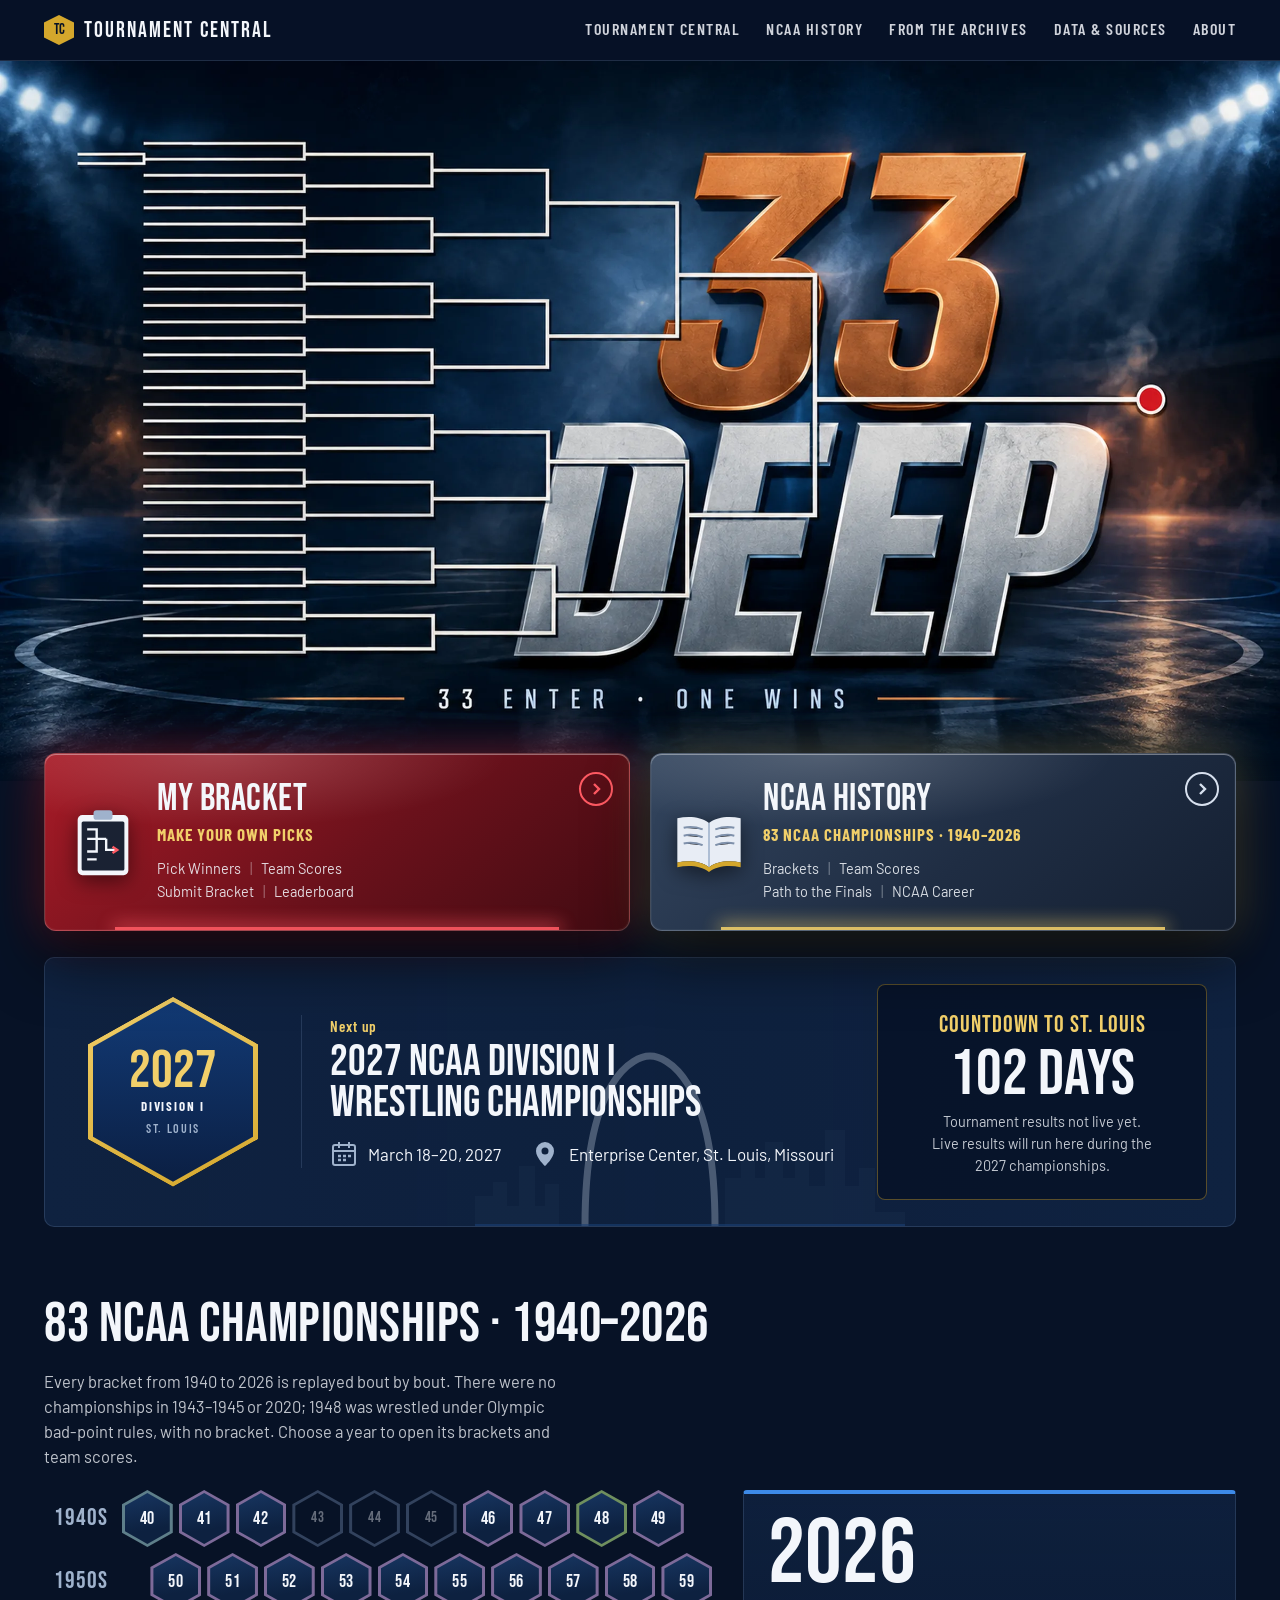
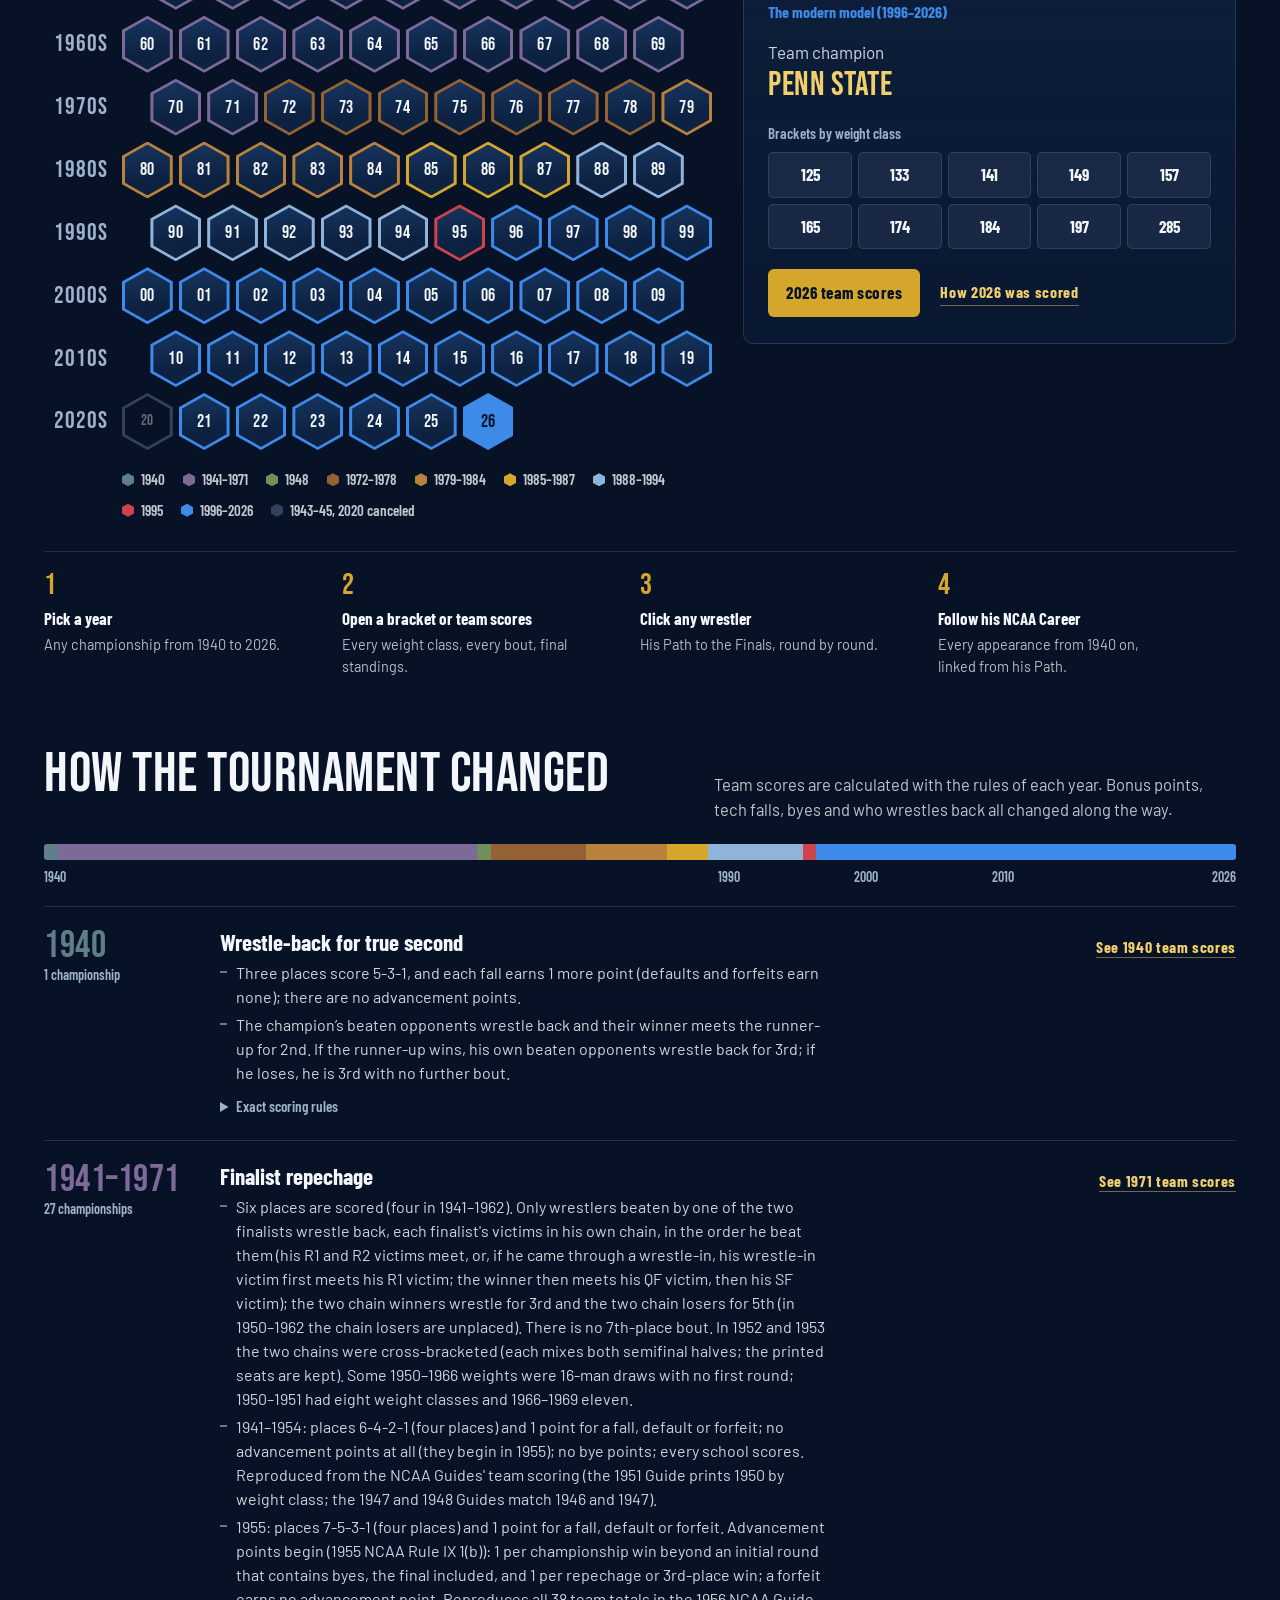
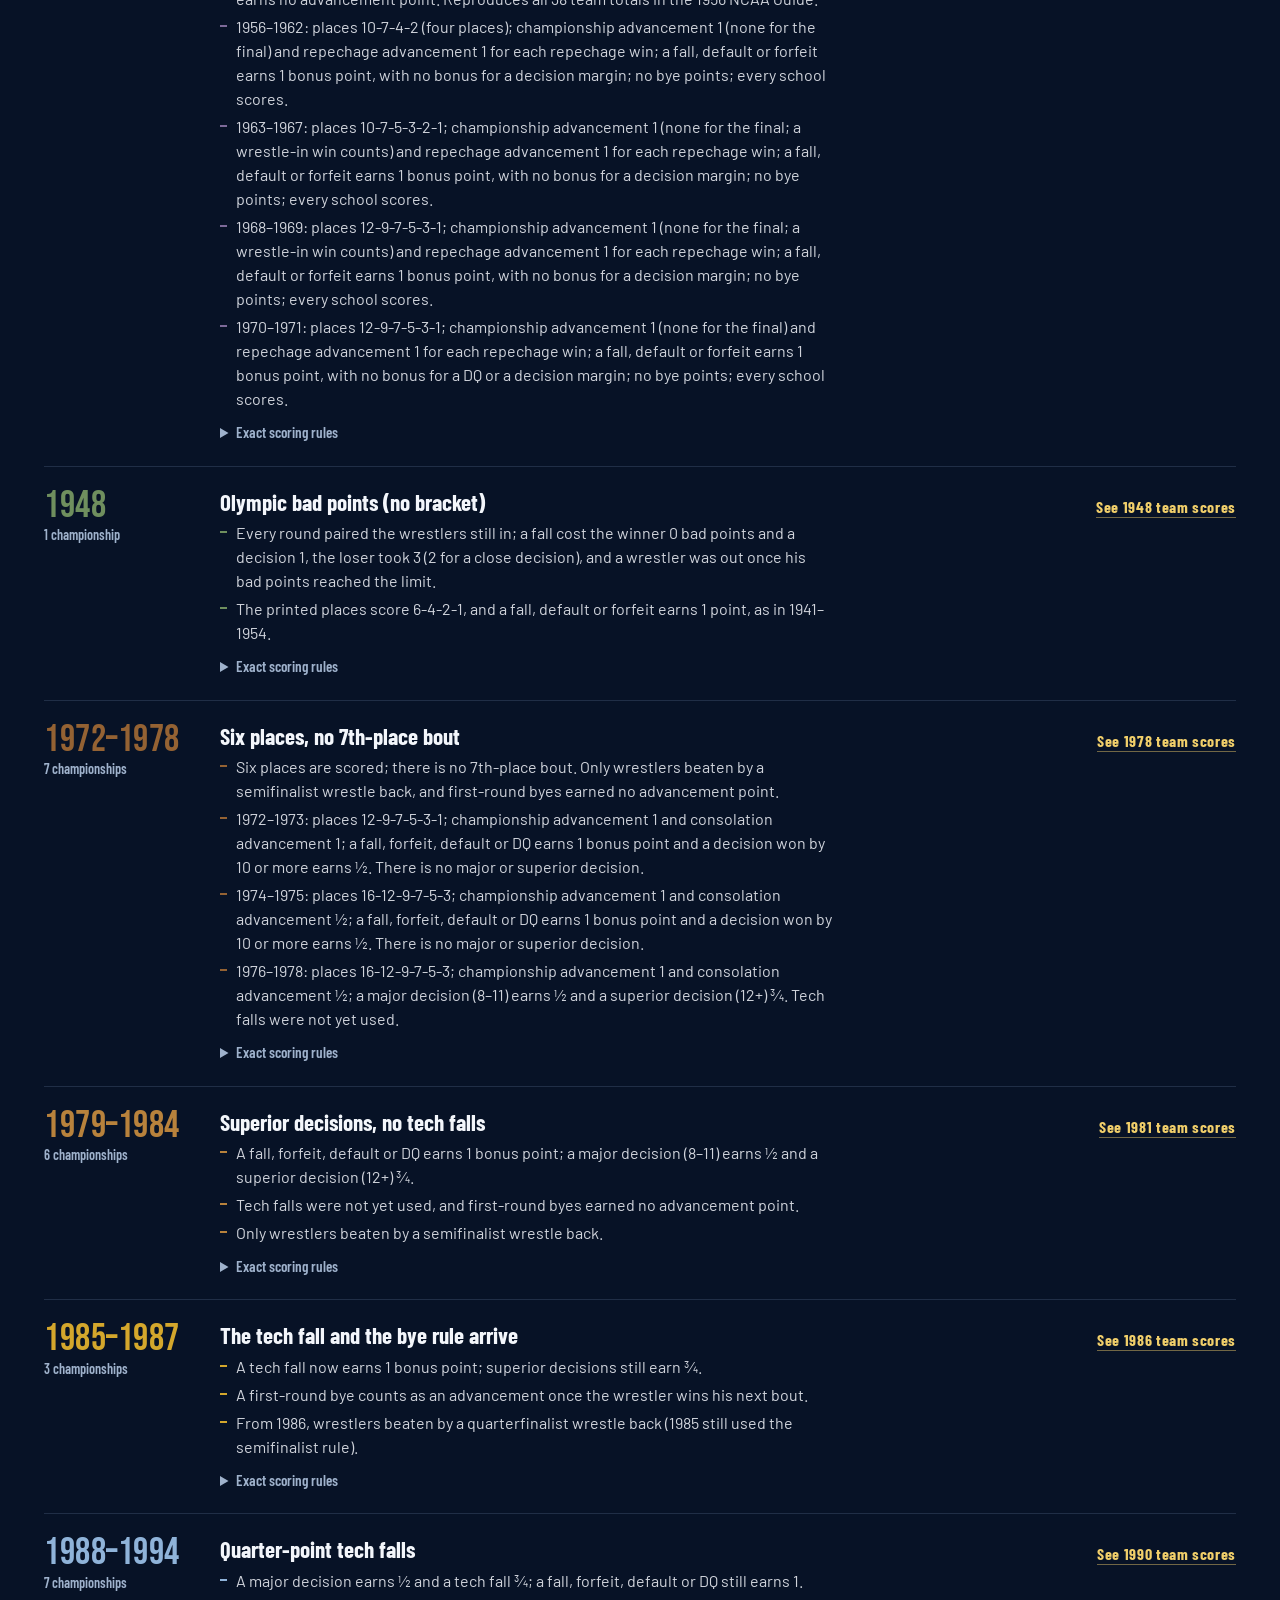
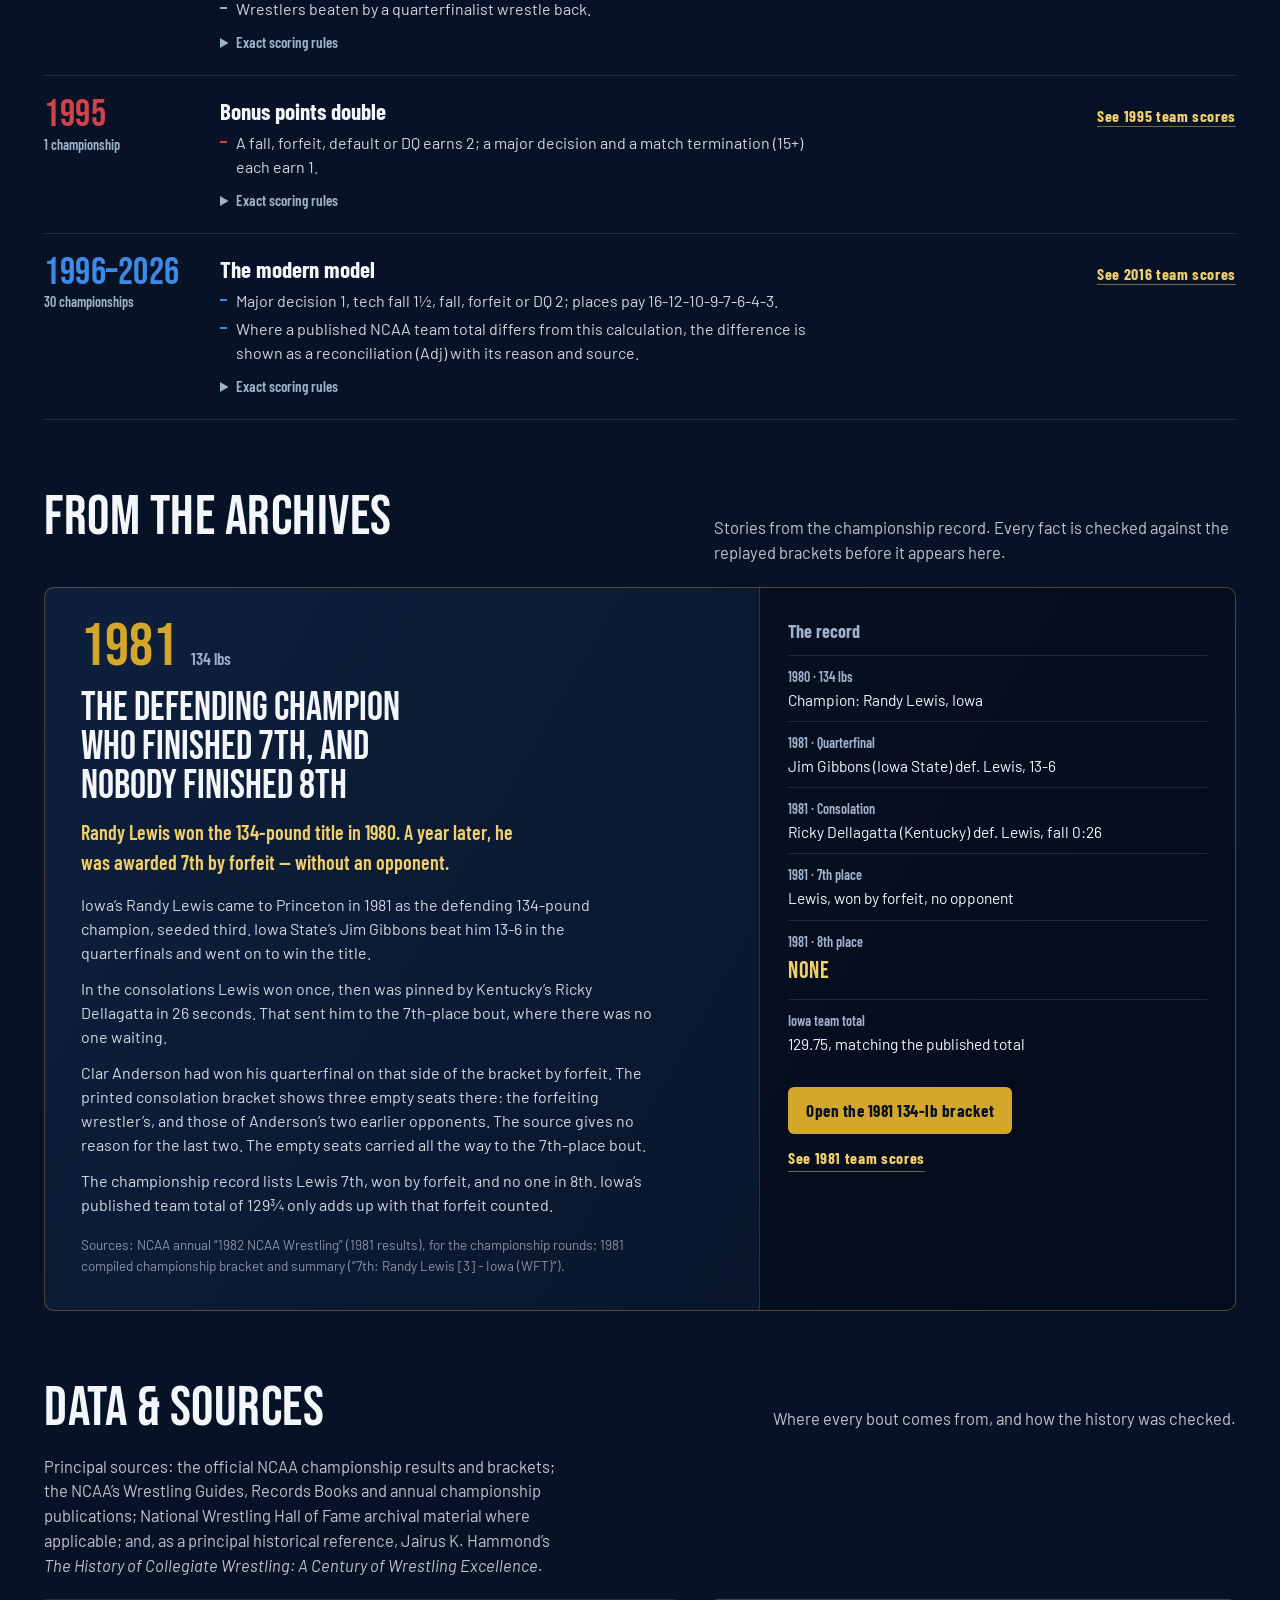
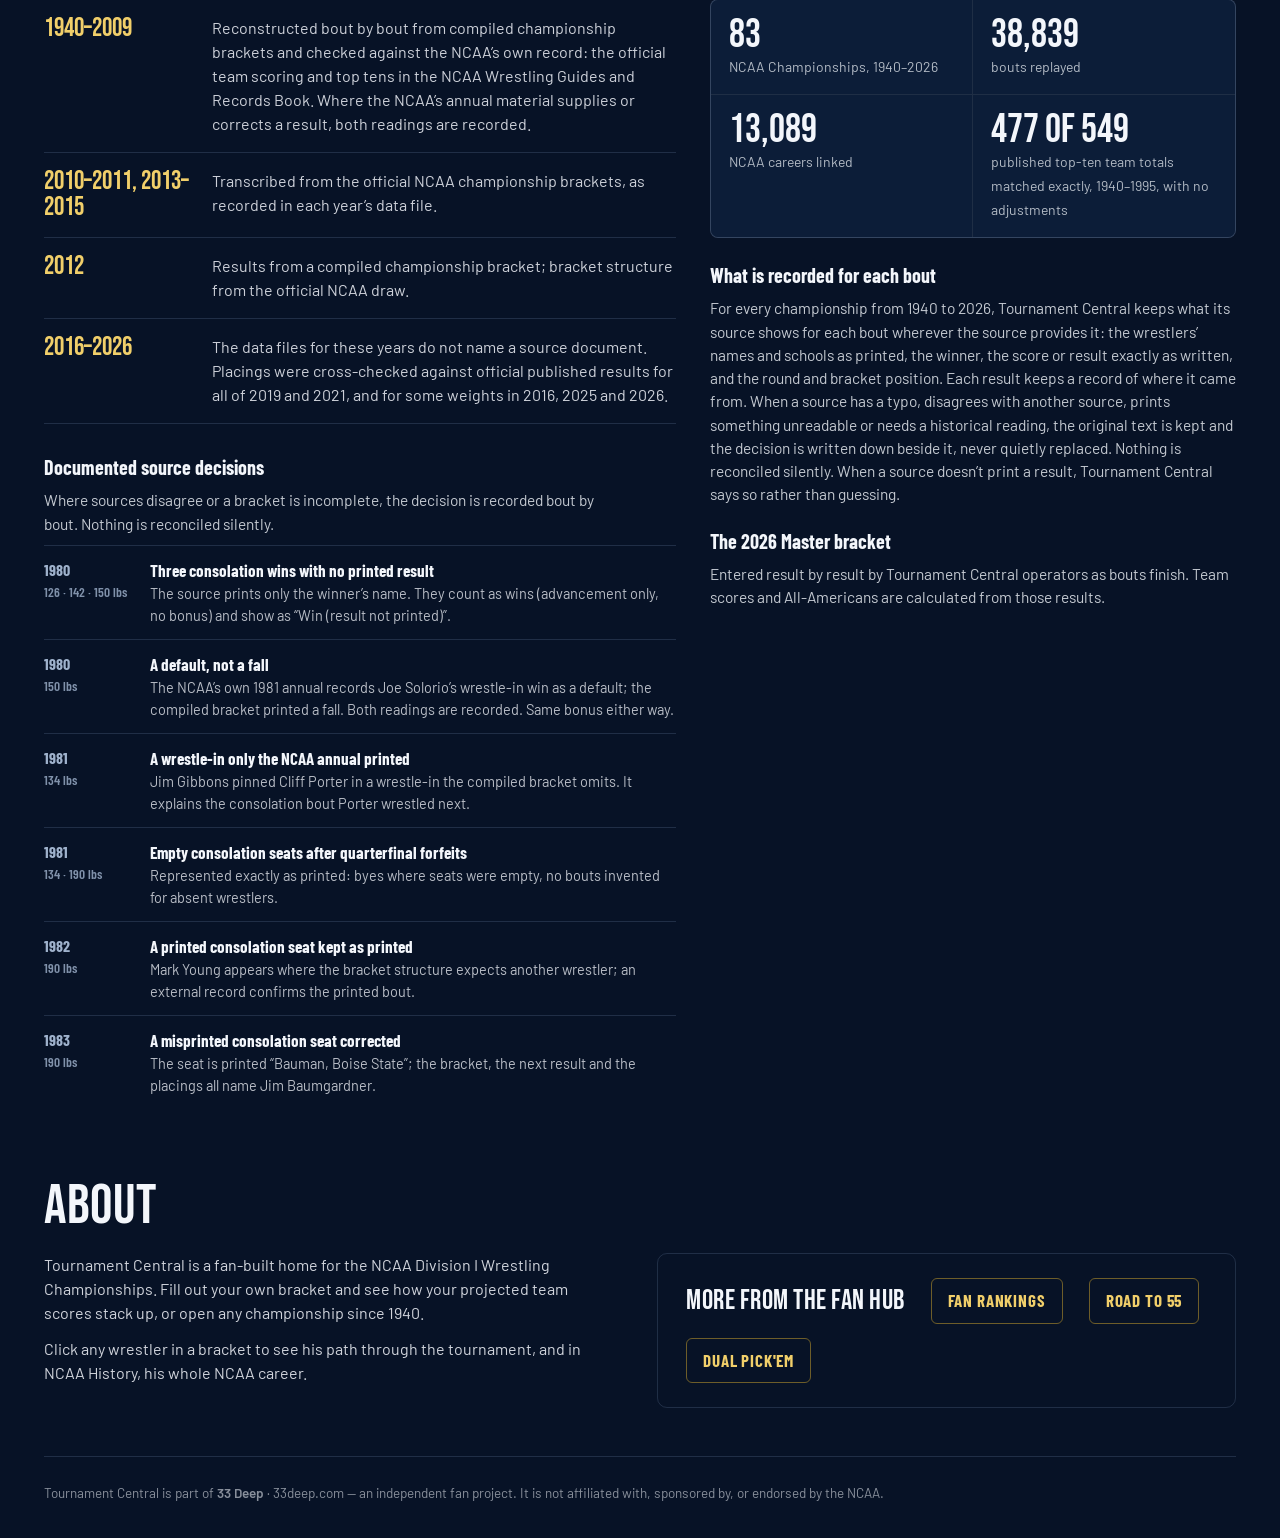
==== commit ba45e8ac: "Add files via upload" ====
--- a/index.html
+++ b/index.html
@@ -2794,6 +2794,7 @@
 function render() {
   renderBracketHelp();
   const st=viewState(CW);
+  if(st&&st.olympic){renderOlympic(st);return;}   // 1948: Olympic bad-point rounds (no bracket)
   const MH=68, GAP=6;
   // Wrestle-in placement. OFFICIAL / MY PICKS (and 2019+ history, 33 seeds): #32/#33 winner feeds R1 slot 0,
   // con pre-match feeds Con R1 bout 4 -- the layout below has always assumed exactly that. Pre-2019 history:
@@ -2858,6 +2859,37 @@
       if(m.a||m.b){html+=`<div><div class="pl-lbl">${lbl}</div>${matchHTML(m,bkt,0,0,cls)}</div>`;}
     });
   html+=`</div></div></div>`;
+  document.getElementById('bkt').innerHTML=html;
+}
+
+// 1948 (Olympic year): the championships were wrestled under Olympic bad-point rules -- no bracket. Each round pairs the wrestlers
+// still in; the print gives each bout's bad points (winner 0 for a fall, 1 for a decision; loser 3, or 2 for a close decision).
+// Read-only view of the historical state built by historical-state-builder.js (buildOlympic): rounds, running totals, printed places.
+function renderOlympic(st){
+  const esc=t=>String(t==null?'':t).replace(/&/g,'&amp;').replace(/</g,'&lt;').replace(/>/g,'&gt;');
+  const res=m=>{const r=m.res||{};const t=r.resultType==='Fall'?'Fall'+(r.time?' '+r.time:''):r.resultType==='MedFFT'?(/^DEF|^DFT/.test(m.printed)?'Default':'Med. forfeit'):'Dec';return t;};
+  let html=`<div class="sec-hd sec-champ"><div class="line"></div><div class="lbl">Olympic bad-point rounds — no bracket</div><div class="line"></div></div>`;
+  html+=`<div style="font-size:12px;color:var(--t2);margin:0 4px 12px;line-height:1.5;max-width:900px">In 1948, an Olympic year, the NCAA wrestled under Olympic rules. Each round paired the wrestlers still in. A fall gave the winner 0 bad points and a decision 1; the loser took 3 (2 for a close decision). A wrestler was out once his bad points reached the limit, and the last men in decided the places. The numbers beside each name are that bout’s bad points and his running total, as printed.</div>`;
+  html+=`<div class="bgrid" style="align-items:flex-start">`;
+  st.rounds.forEach((R,ri)=>{
+    html+=`<div class="rcol"><div class="rhdr gc">Round ${ri+1}</div><div style="display:flex;flex-direction:column;gap:10px">`;
+    R.forEach((m,mi)=>{html+=`<div>${matchHTML(m,'bp',ri,mi,'')}<div class="pl-lbl" style="margin-top:3px">${esc(res(m))} · bad pts ${m.bpA}–${m.bpB} · totals ${m.totA}–${m.totB}</div></div>`;});
+    html+=`</div></div><div class="rconn"></div>`;
+  });
+  const P=Object.entries(st.placeOf).sort((a,b)=>a[1]-b[1]);
+  const W=n=>st.entrants.find(x=>x.n===n);
+  const champ=st.champion;
+  html+=`<div class="cbox"><div><div class="ccard"><div class="crn">🏆</div><div class="clbl">Champion</div><div class="cnm">${esc(champ?champ.n:'')}</div><div class="csc">${esc(champ?champ.s:'')}</div></div></div>`;
+  html+=`<div class="aa-panel"><div class="aa-hdr"><div class="aa-hdr-t">All-Americans</div><div class="aa-hdr-s">Top 4 Finishers (printed)</div></div>${P.map(([n,pl])=>{const w=W(n);return `<div class="aa-row place-${pl}"><div class="aa-medal">${['','🥇','🥈','🥉','4'][pl]}</div><div class="aa-info"><div class="aa-name">${esc(n)}</div><div class="aa-school">${esc(w?w.s:'')}</div></div></div>`;}).join('')}</div></div>`;
+  html+=`</div>`;
+  // standings: every entrant, his bad points round by round (as printed), total, and finish
+  const rows=st.entrants.map(w=>{const per=st.rounds.map(R=>{const m=R.find(x=>x.a===w||x.b===w);return m?(m.a===w?m.bpA:m.bpB):null;});
+    const tot=per.reduce((a,b)=>a+(b||0),0),pl=st.placeOf[w.n];return {w,per,tot,pl,last:st.lastRound[w.n]||0};});
+  rows.sort((a,b)=>(a.pl||99)-(b.pl||99)||b.last-a.last||a.tot-b.tot||(a.w.n<b.w.n?-1:1));
+  html+=`<div class="sec-hd sec-con"><div class="line"></div><div class="lbl">Bad points by round</div><div class="line"></div></div>`;
+  html+=`<div style="overflow-x:auto"><table style="border-collapse:collapse;font-size:12px;min-width:520px;margin:0 4px 20px"><thead><tr style="text-align:left;color:var(--t2)"><th style="padding:4px 8px">Wrestler</th><th style="padding:4px 8px">School</th>${st.rounds.map((R,ri)=>`<th style="padding:4px 6px;text-align:center">Rd ${ri+1}</th>`).join('')}<th style="padding:4px 6px;text-align:center">Total</th><th style="padding:4px 8px">Finish</th></tr></thead><tbody>`;
+  rows.forEach(r=>{html+=`<tr style="border-top:1px solid var(--line, rgba(128,128,128,.25))"><td style="padding:4px 8px"><span data-wid="${window.TournamentCore.wrestlerId(CW,r.w)}" role="button" tabindex="0" style="cursor:pointer;text-decoration:underline dotted">${esc(r.w.n)}</span></td><td style="padding:4px 8px">${esc(r.w.s)}</td>${r.per.map(v=>`<td style="padding:4px 6px;text-align:center">${v==null?'·':v}</td>`).join('')}<td style="padding:4px 6px;text-align:center;font-weight:600">${r.tot}</td><td style="padding:4px 8px">${r.pl?['','1st','2nd','3rd','4th'][r.pl]:'Out after round '+r.last}</td></tr>`;});
+  html+=`</tbody></table></div>`;
   document.getElementById('bkt').innerHTML=html;
 }
 
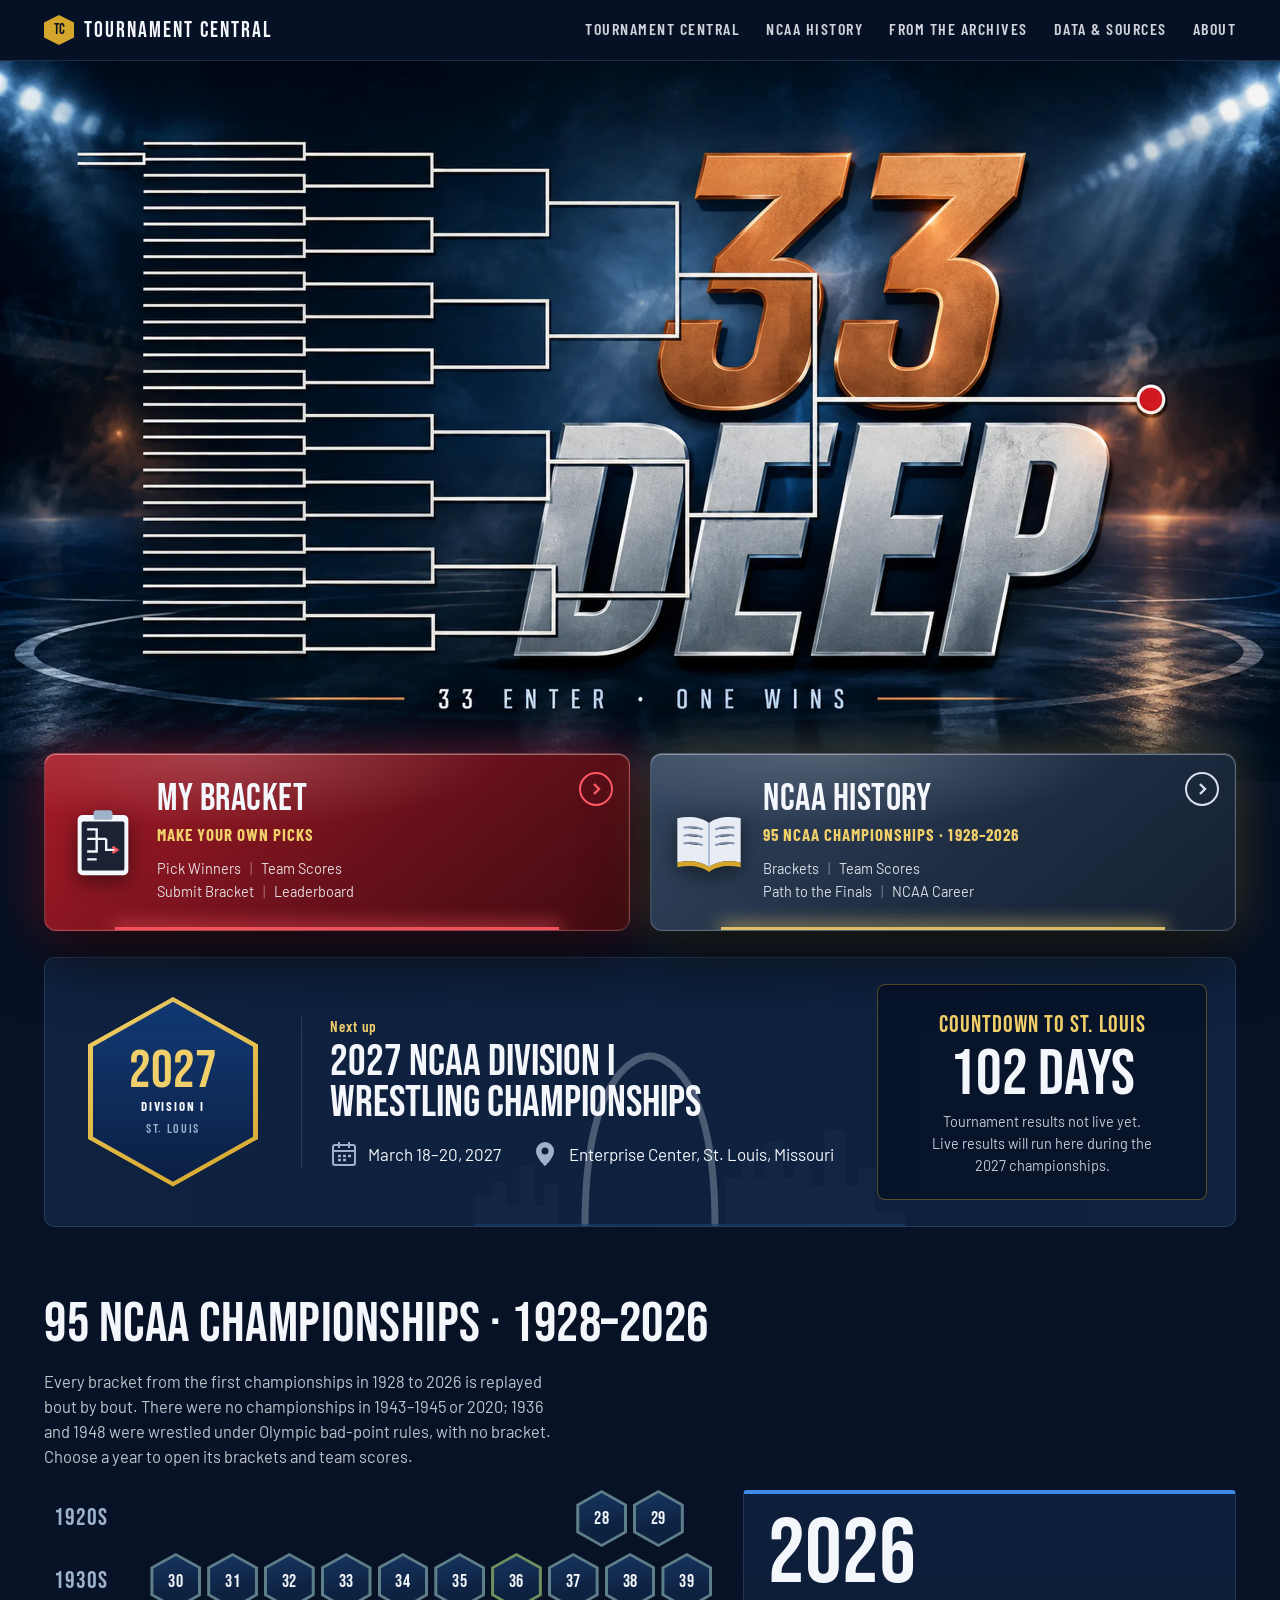
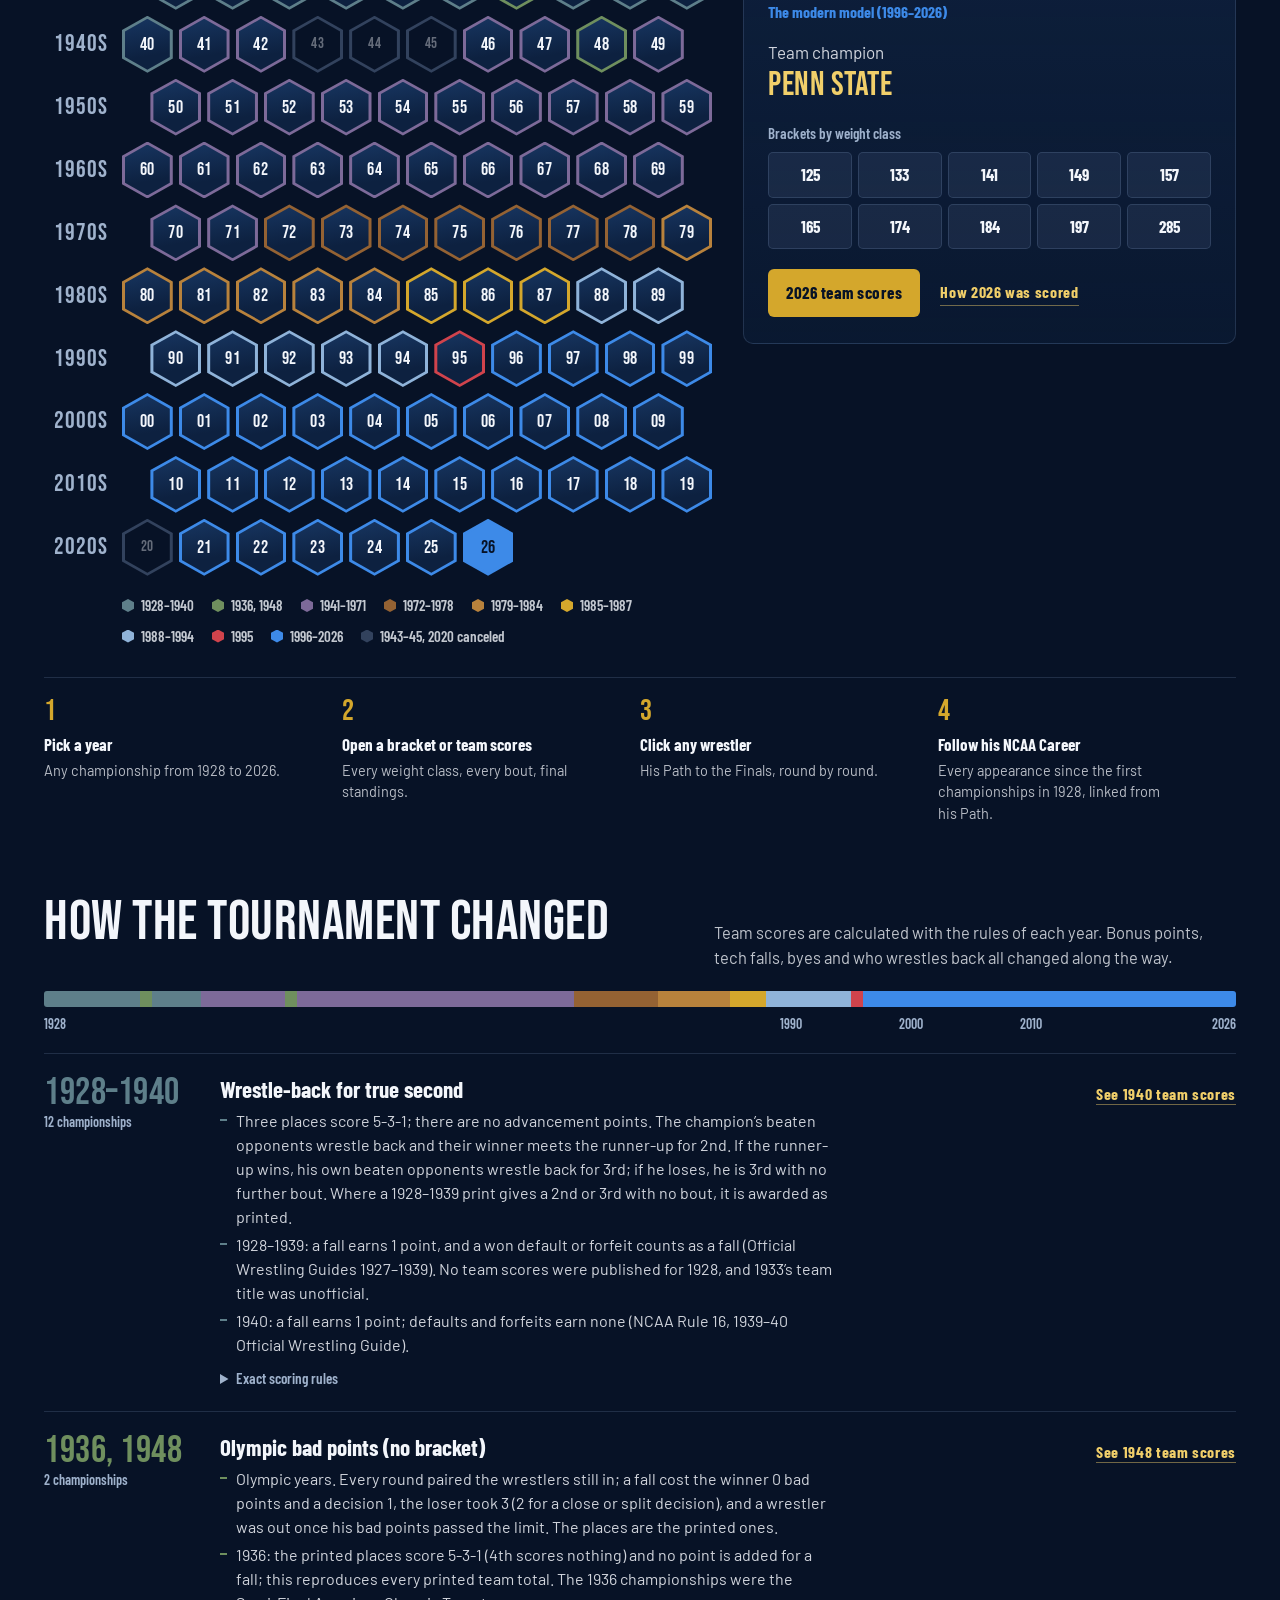
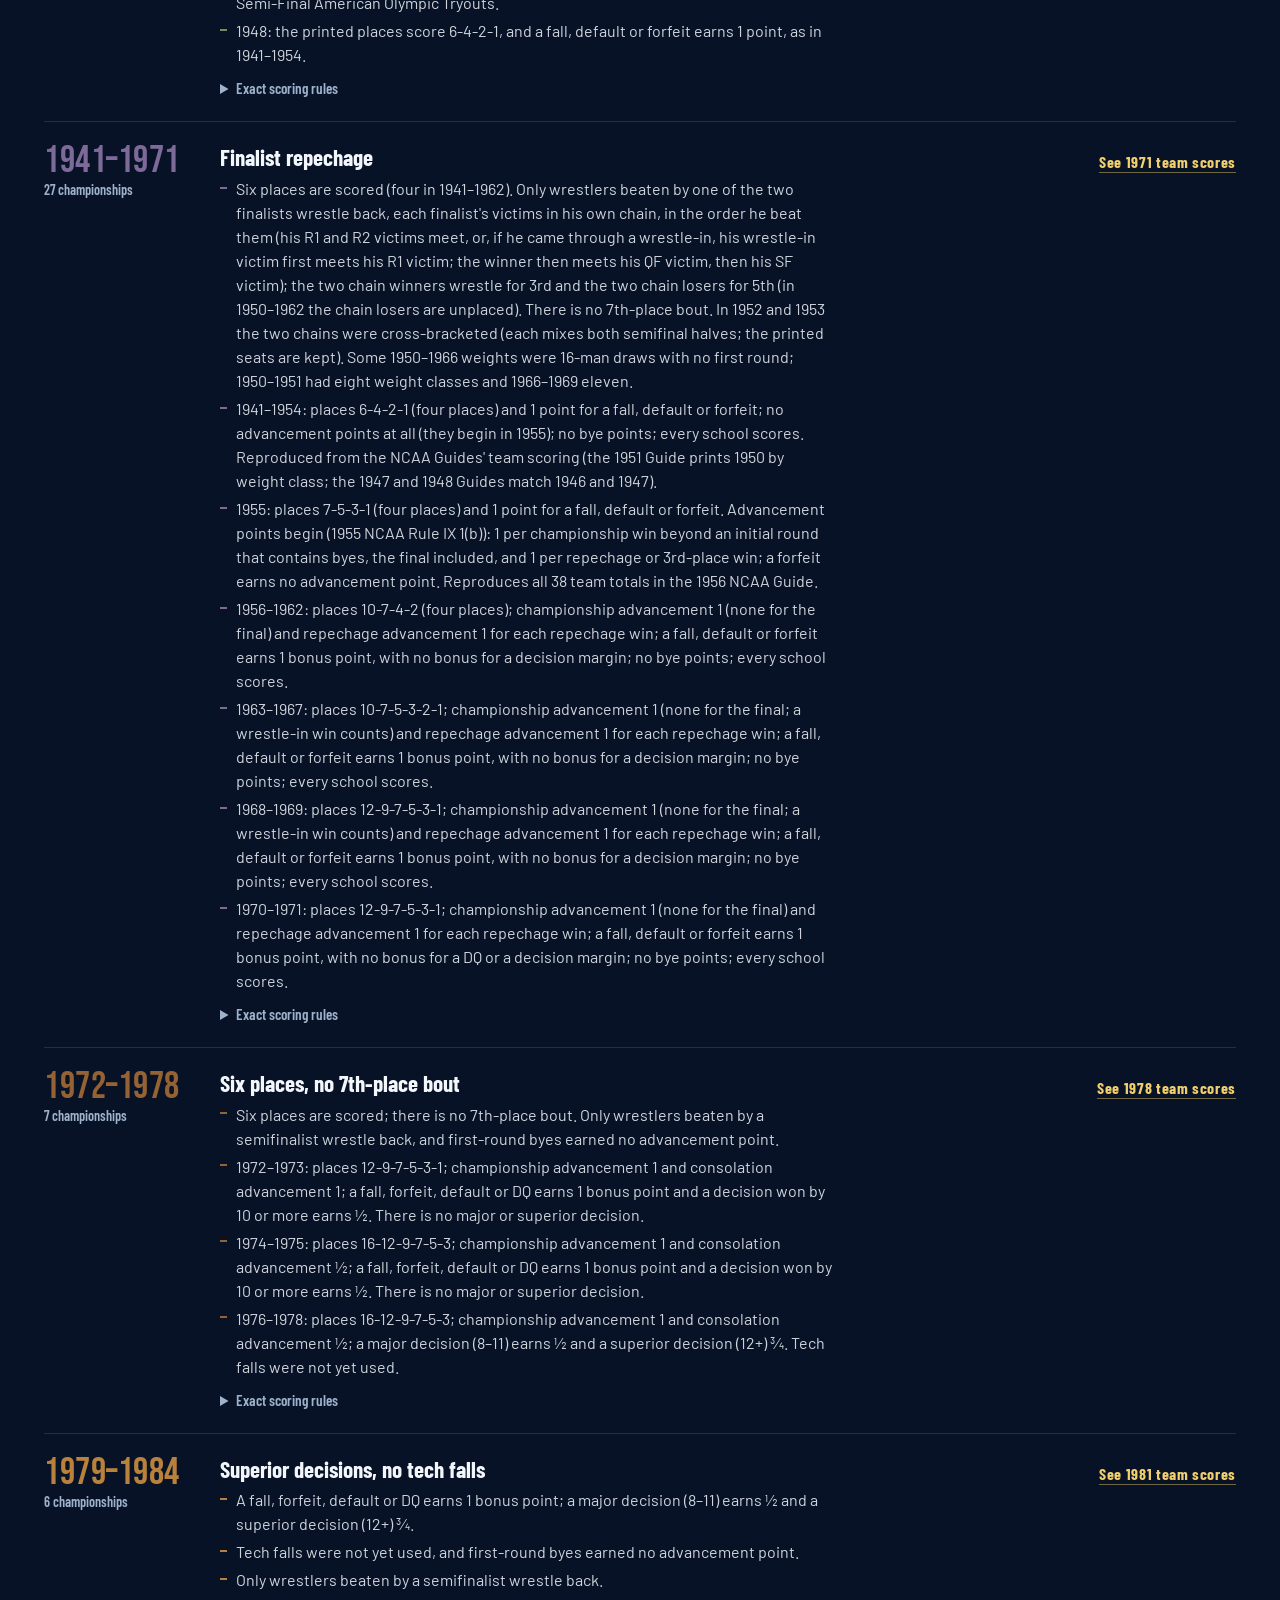
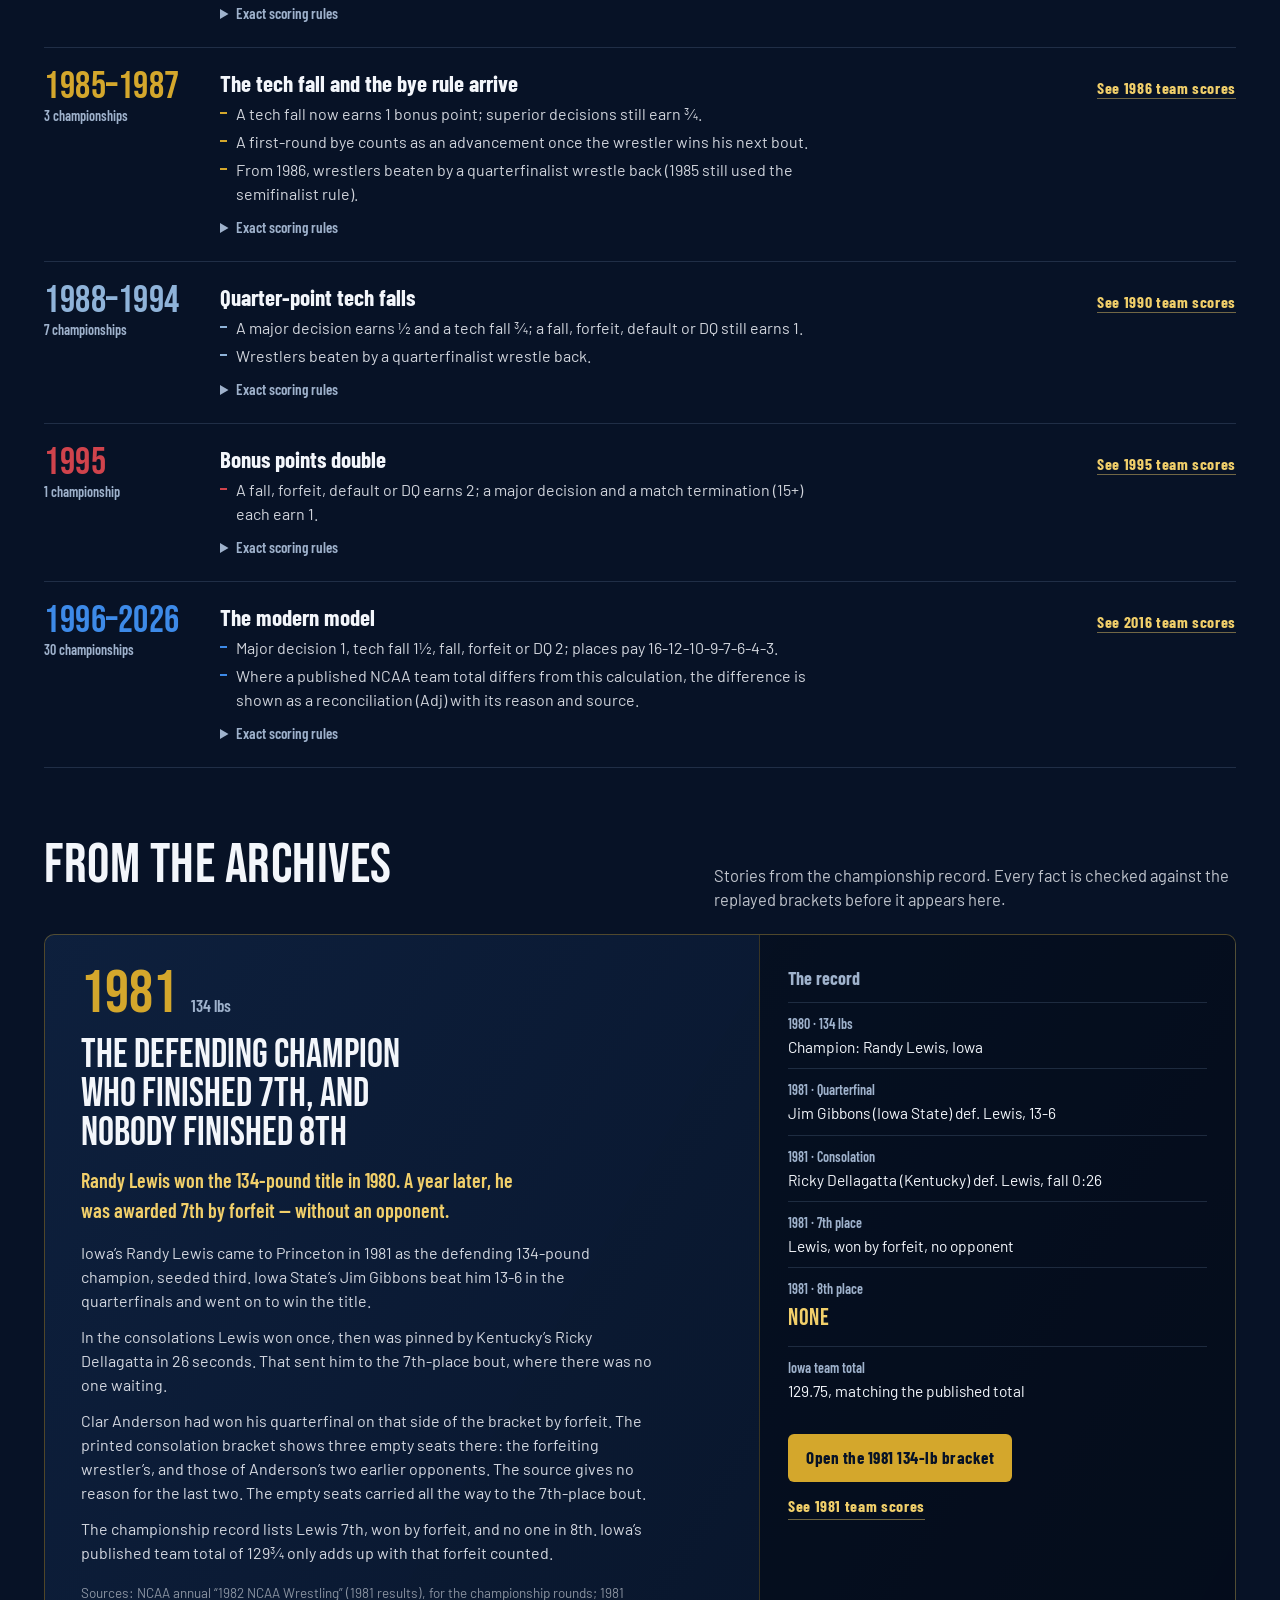
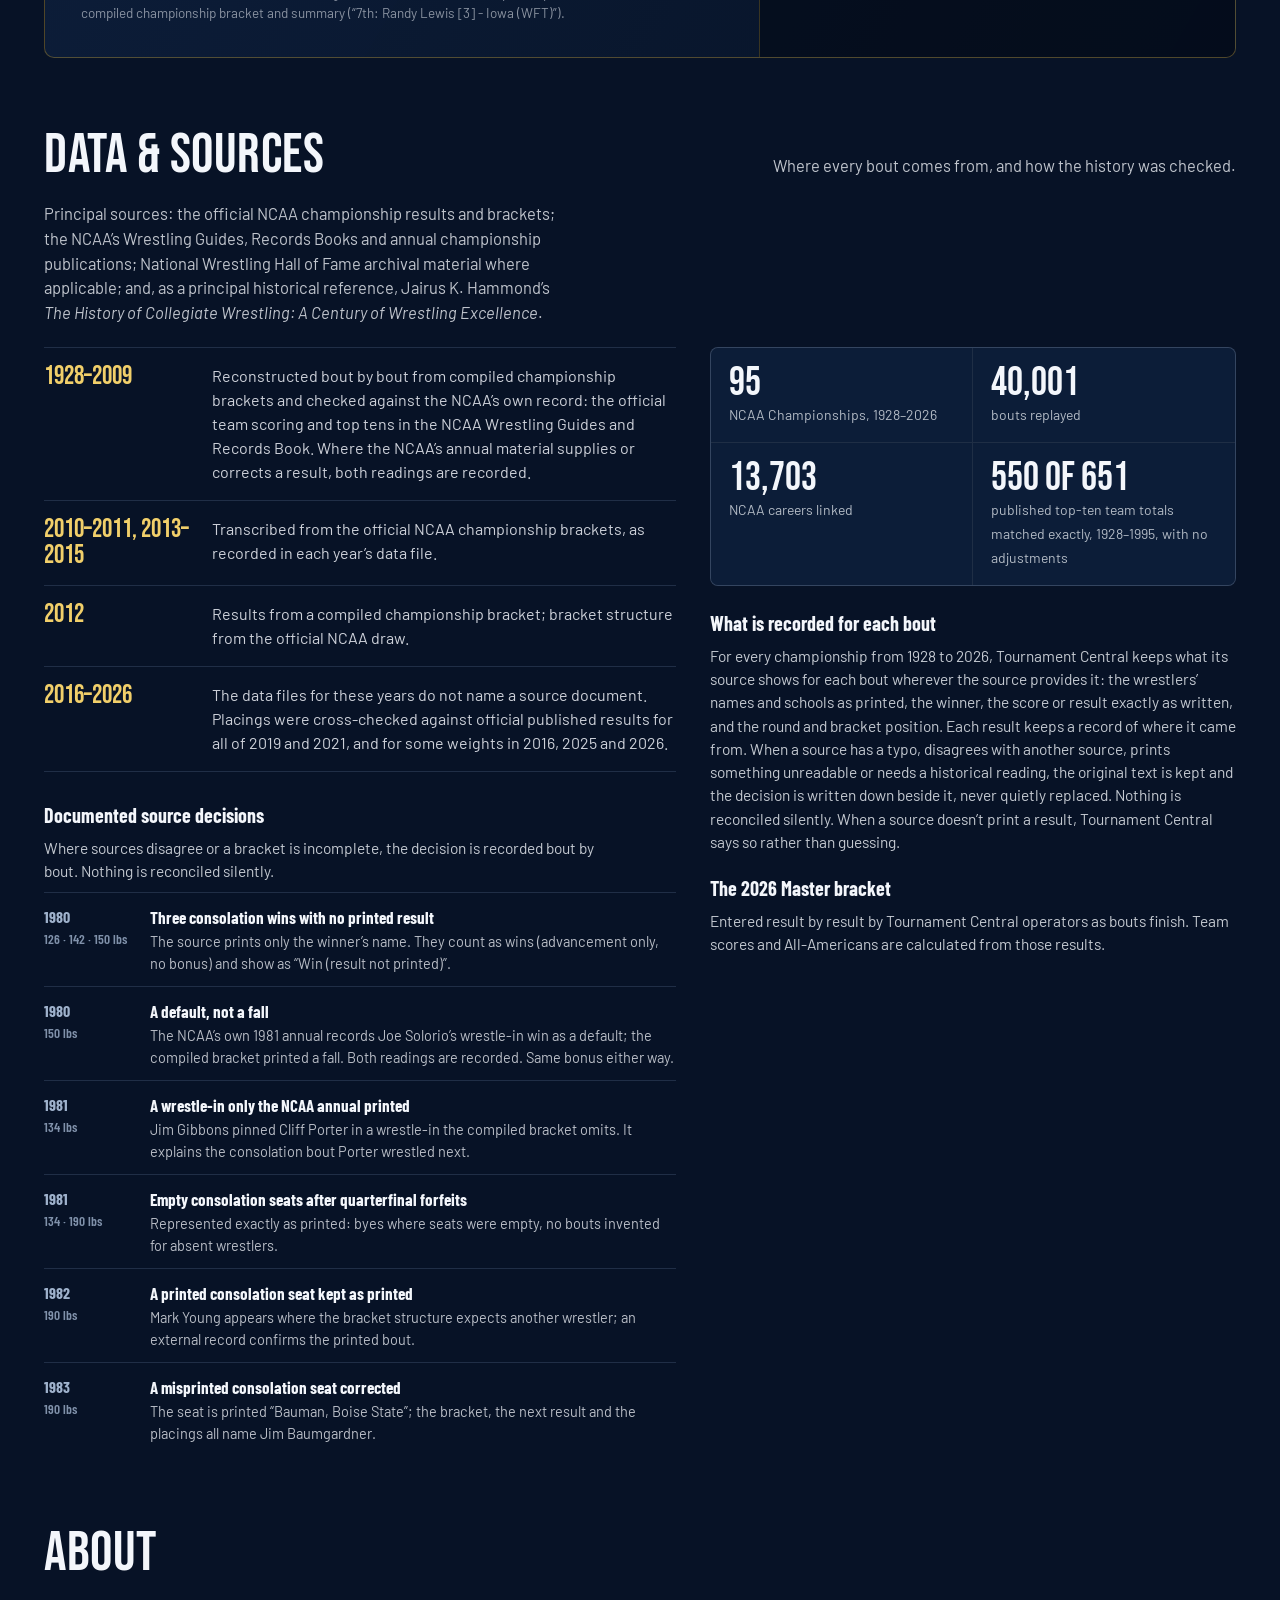
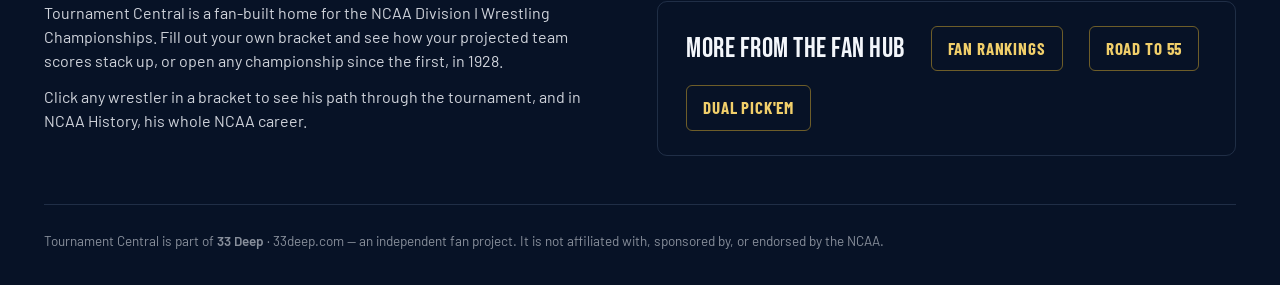
==== commit c6533467: "Add files via upload" ====
--- a/index.html
+++ b/index.html
@@ -2679,7 +2679,7 @@
   const pathAttrs=((viewMode==='official'||viewMode==='historical')&&window.TournamentCore)?` data-wid="${window.TournamentCore.wrestlerId(CW,wr)}" role="button" tabindex="0" aria-label="Path to the Finals: ${String(wr.n).trim().replace(/&/g,'&amp;').replace(/"/g,'&quot;').replace(/</g,'&lt;')}"`:'';
   return `<div class="${cls}" ${onclick} ${title}${pathAttrs}>
     <span class="sl-sd">${seedStr}</span>
-    <span class="sl-nm"><span class="fn">${fn}</span> <strong>${ln||fn}</strong></span>
+    <span class="sl-nm">${ln?`<span class="fn">${fn}</span> `:''}<strong>${ln||fn}</strong></span>
     <span class="sl-sc">${wr.s||''}</span>
     ${swapHint}
   </div>`;
@@ -2848,13 +2848,13 @@
     html+=`<div class="rcol"><div class="rhdr cc">${(st.conRoundNames||CON_RND_NAMES)[ri]}</div><div style="display:flex;flex-direction:column;gap:${GAP}px">`;
     const hasData=round.some(m=>m.a||m.b);
     if(!hasData){html+=`<div style="min-width:168px;padding:10px 8px;font-size:9px;color:var(--t3);font-style:italic">${round.every(m=>m.empty)?(st.trueSecond?'No bout in this round':'No bouts (seats printed Bye)'):'Awaiting results…'}</div>`;}   // m.empty: 1950s printed-seat repechage only
-    else{round.forEach((m,mi)=>{if(st.trueSecond&&(ri===2&&mi===1||m.empty&&!m.a&&!m.b))return;   // 1940: the 3rd-place wrestle-back winner goes straight to the 3rd-place bout
-      const tsCap=st.trueSecond?`<div class="pl-lbl">${ri===2?'For 2nd · v the runner-up':(mi?'For 3rd · beaten by ':'For 2nd · beaten by ')+((st.repFinalist&&st.repFinalist[mi]&&st.repFinalist[mi].n)||(mi?'the runner-up':'the champion'))}</div>`:null;
+    else{round.forEach((m,mi)=>{if(st.trueSecond&&(ri===st.con.length-1&&mi===1||m.empty&&!m.a&&!m.b))return;   // 1940: the 3rd-place wrestle-back winner goes straight to the 3rd-place bout
+      const tsCap=st.trueSecond?`<div class="pl-lbl">${ri===st.con.length-1?(st.secondBye?'2nd awarded — no bout printed':'For 2nd · v the runner-up'):(mi?'For 3rd · beaten by ':'For 2nd · beaten by ')+((st.repFinalist&&st.repFinalist[mi]&&st.repFinalist[mi].n)||(mi?'the runner-up':'the champion'))}</div>`:null;
       const cap=tsCap!==null?tsCap:st.repCross?`<div class="pl-lbl">Chain ${mi+1}</div>`:st.repechage?`<div class="pl-lbl">${ri===0?'Beaten by ':'Chain of '}${(st.repFinalist&&st.repFinalist[mi]&&st.repFinalist[mi].n)||'finalist'}</div>`:'';html+=`<div>${cap}${matchHTML(m,'con',ri,mi,'con')}</div>`;});}   // finalist repechage: one chain per finalist
     html+=`</div></div><div class="rconn"></div>`;
   });
   html+=`<div class="rcol"><div class="rhdr" style="color:#cd7f32">Place Matches</div><div style="display:flex;flex-direction:column;gap:10px">`;
-  [{m:st.place3,bkt:'p3',lbl:st.place3.auto?'🥉 3rd Place — no bout (the runner-up lost the 2nd-place bout)':'🥉 3rd Place',cls:'pm'},{m:st.place5,bkt:'p5',lbl:'5th Place',cls:'con'},{m:st.place7,bkt:'p7',lbl:'7th Place',cls:'con'}]
+  [{m:st.place3,bkt:'p3',lbl:st.place3.auto?'🥉 3rd Place — no bout (the runner-up lost the 2nd-place bout)':st.place3.awarded?'🥉 3rd Place — no bout (awarded as printed)':'🥉 3rd Place',cls:'pm'},{m:st.place5,bkt:'p5',lbl:'5th Place',cls:'con'},{m:st.place7,bkt:'p7',lbl:'7th Place',cls:'con'}]
     .forEach(({m,bkt,lbl,cls})=>{
       if(m.a||m.b){html+=`<div><div class="pl-lbl">${lbl}</div>${matchHTML(m,bkt,0,0,cls)}</div>`;}
     });
@@ -2869,7 +2869,8 @@
   const esc=t=>String(t==null?'':t).replace(/&/g,'&amp;').replace(/</g,'&lt;').replace(/>/g,'&gt;');
   const res=m=>{const r=m.res||{};const t=r.resultType==='Fall'?'Fall'+(r.time?' '+r.time:''):r.resultType==='MedFFT'?(/^DEF|^DFT/.test(m.printed)?'Default':'Med. forfeit'):'Dec';return t;};
   let html=`<div class="sec-hd sec-champ"><div class="line"></div><div class="lbl">Olympic bad-point rounds — no bracket</div><div class="line"></div></div>`;
-  html+=`<div style="font-size:12px;color:var(--t2);margin:0 4px 12px;line-height:1.5;max-width:900px">In 1948, an Olympic year, the NCAA wrestled under Olympic rules. Each round paired the wrestlers still in. A fall gave the winner 0 bad points and a decision 1; the loser took 3 (2 for a close decision). A wrestler was out once his bad points reached the limit, and the last men in decided the places. The numbers beside each name are that bout’s bad points and his running total, as printed.</div>`;
+  if(window.historicalBracketYear===1936) html+=`<div style="font-size:12px;color:var(--t2);margin:0 4px 12px;line-height:1.5;max-width:900px">In 1936, an Olympic year, the NCAA Championships were also the Semi-Final American Olympic Tryouts and were wrestled under Olympic rules. Each round paired the wrestlers still in. A fall gave the winner 0 bad points and a decision 1; the loser took 3 (2 for a split decision). A wrestler was out once he had more than 5 bad points, and the last men in wrestled for the places; the top four went on to the final Olympic tryouts. The numbers beside each name are that bout’s bad points and his running total, as printed.</div>`;
+  else html+=`<div style="font-size:12px;color:var(--t2);margin:0 4px 12px;line-height:1.5;max-width:900px">In 1948, an Olympic year, the NCAA wrestled under Olympic rules. Each round paired the wrestlers still in. A fall gave the winner 0 bad points and a decision 1; the loser took 3 (2 for a close decision). A wrestler was out once his bad points reached the limit, and the last men in decided the places. The numbers beside each name are that bout’s bad points and his running total, as printed.</div>`;
   html+=`<div class="bgrid" style="align-items:flex-start">`;
   st.rounds.forEach((R,ri)=>{
     html+=`<div class="rcol"><div class="rhdr gc">Round ${ri+1}</div><div style="display:flex;flex-direction:column;gap:10px">`;
@@ -4275,7 +4276,7 @@
 <script src="official-writer.js?v=lr"></script>
 <script src="flo-import.js?v=20261001a"></script>
 <script src="tournament-central.js?v=layout1"></script>
-<script src="path-panel.js?v=hx1"></script>
+<script src="path-panel.js?v=hx2"></script>
 <script src="team-panel.js?v=hx1"></script>
 <script src="official-aa-view.js?v=lr"></script>
 </body>
@@ -4621,12 +4622,12 @@
 </script>
 <!-- HISTORY MODE (read-only, never writes Firebase/OFFICIAL) -->
 <script src="historical-adapter.js?v=4"></script>
-<script src="historical-seeds.js?v=7"></script>
+<script src="historical-seeds.js?v=8"></script>
 <script src="historical-core.js?v=1"></script>
-<script src="historical-state-builder.js?v=10"></script>
+<script src="historical-state-builder.js?v=11"></script>
 <script src="historical-adjustments.js?v=2"></script>
-<script src="historical-rules.js?v=5"></script>
-<script src="historical-mode.js?v=13"></script>
-<script src="historical-careers.js?v=7"></script>
-<script src="career-panel.js?v=7"></script>
+<script src="historical-rules.js?v=6"></script>
+<script src="historical-mode.js?v=14"></script>
+<script src="historical-careers.js?v=8"></script>
+<script src="career-panel.js?v=8"></script>
 <!-- ════════════════════════════════════════════════════════════ -->
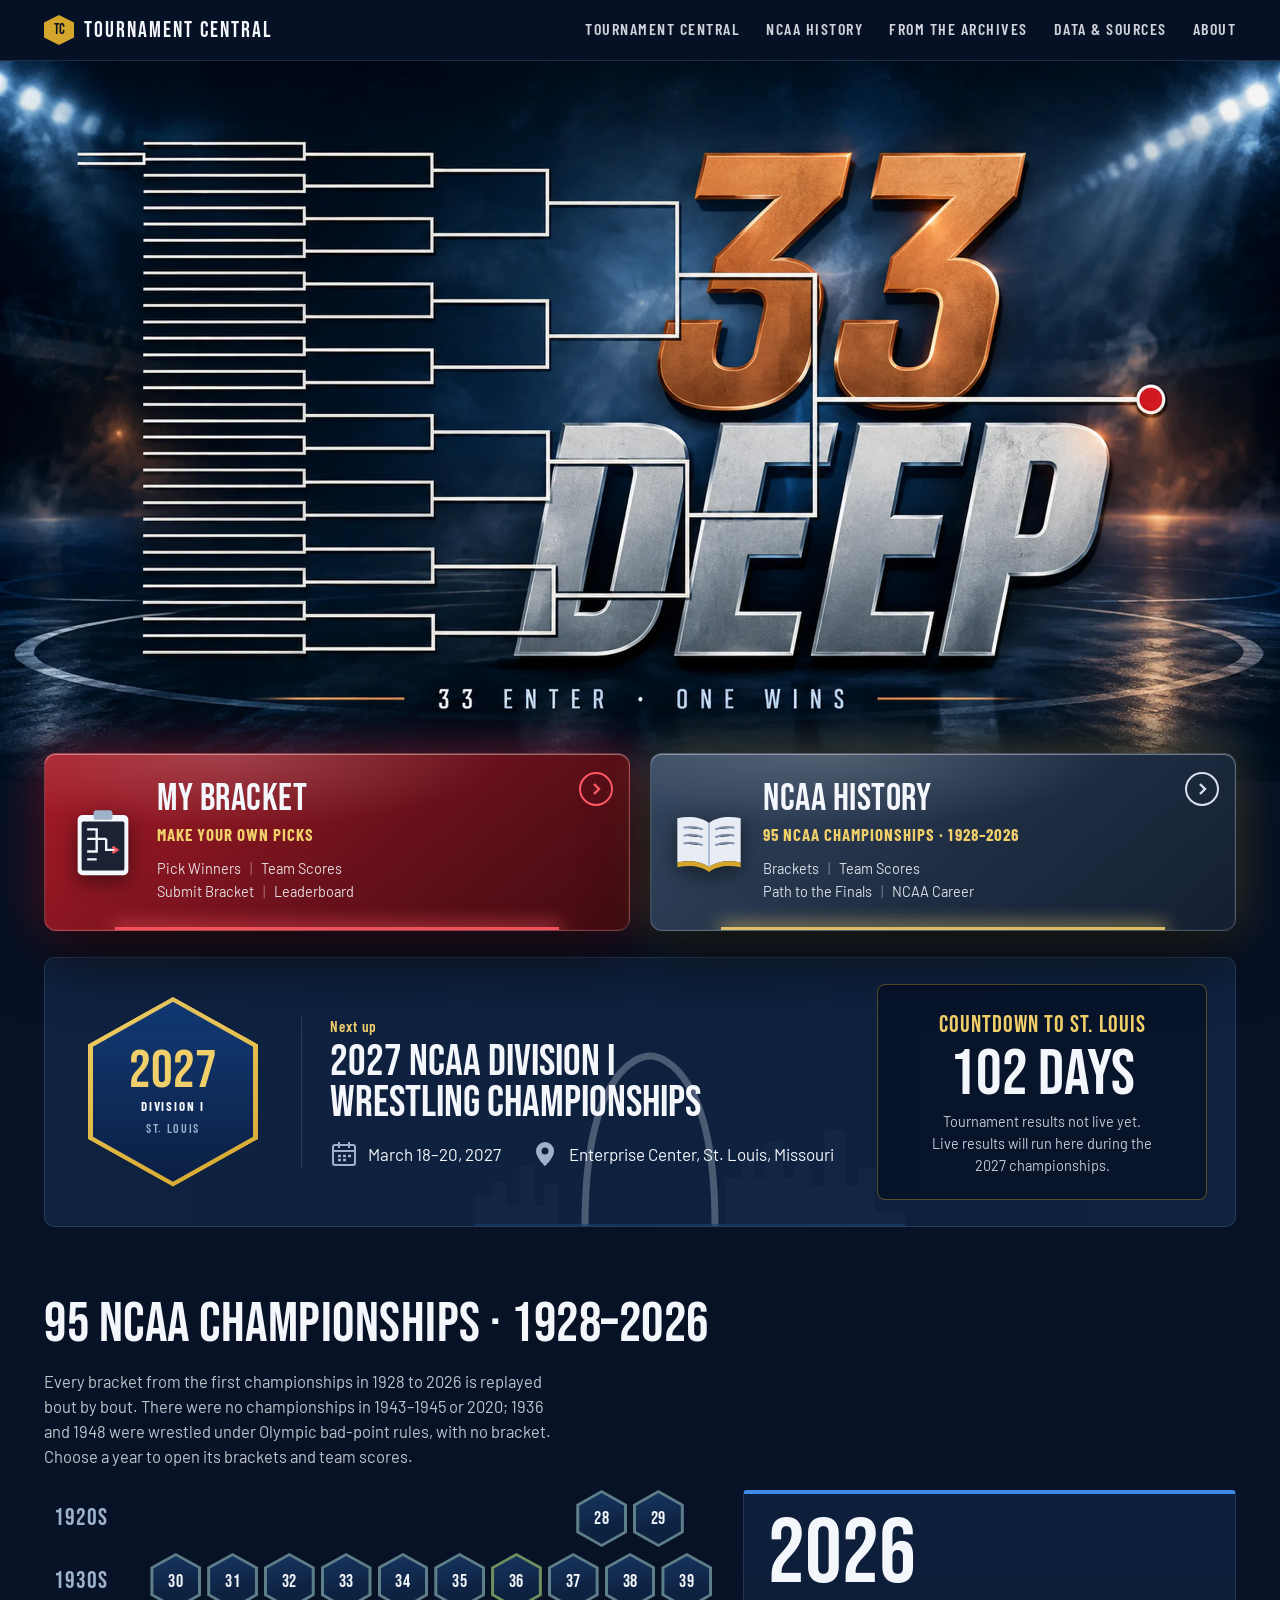
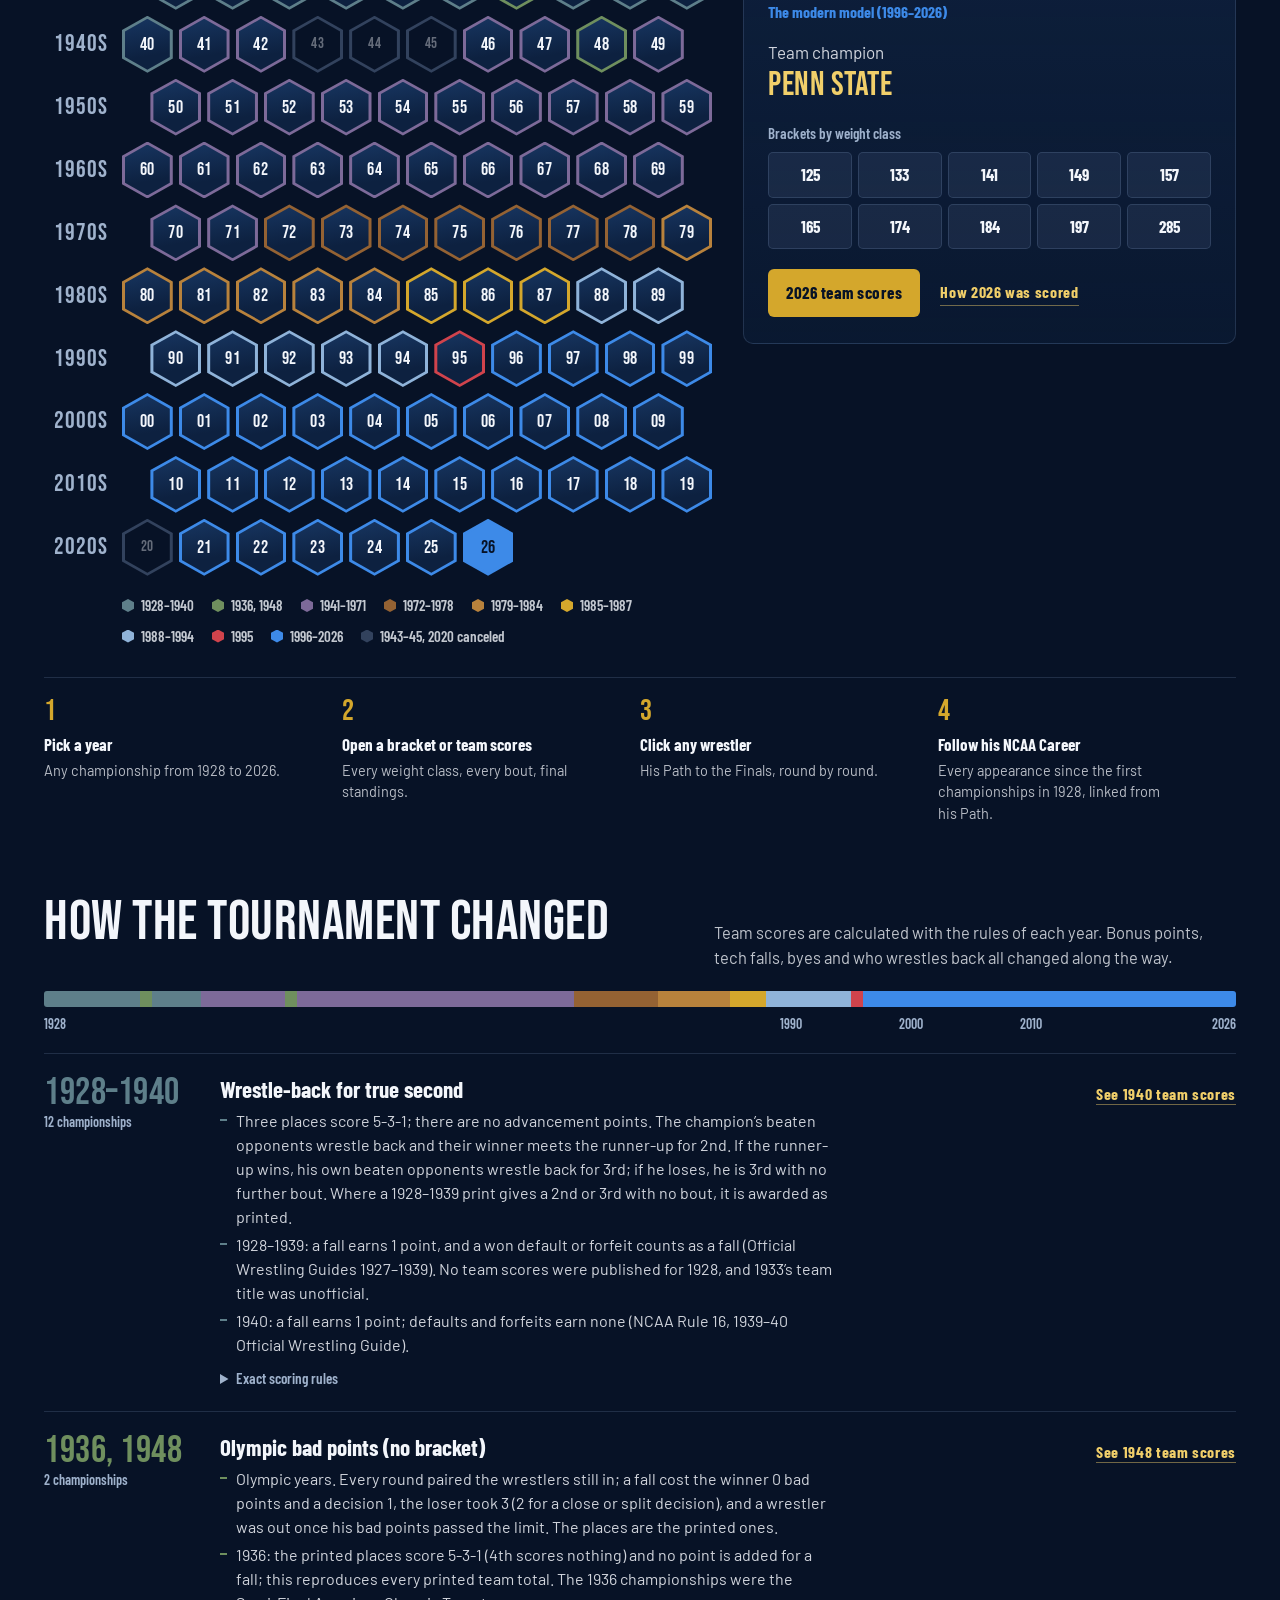
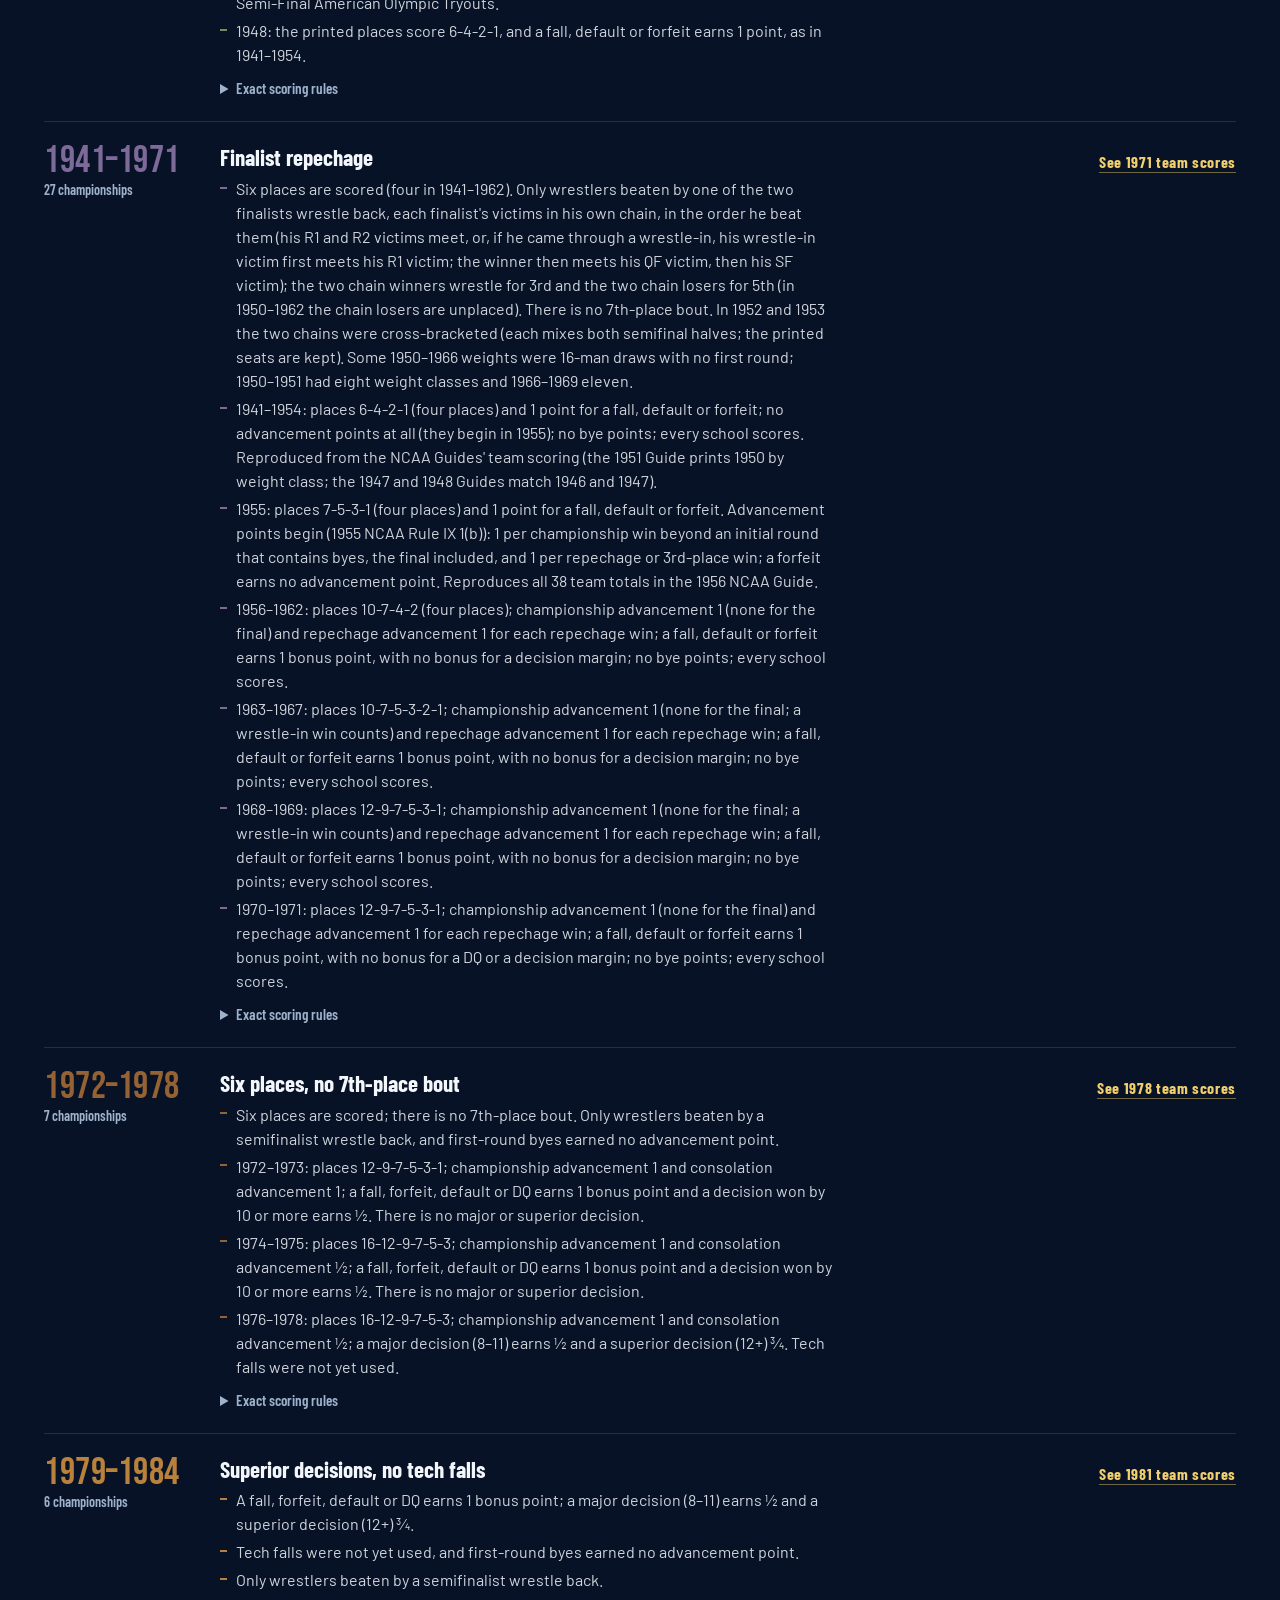
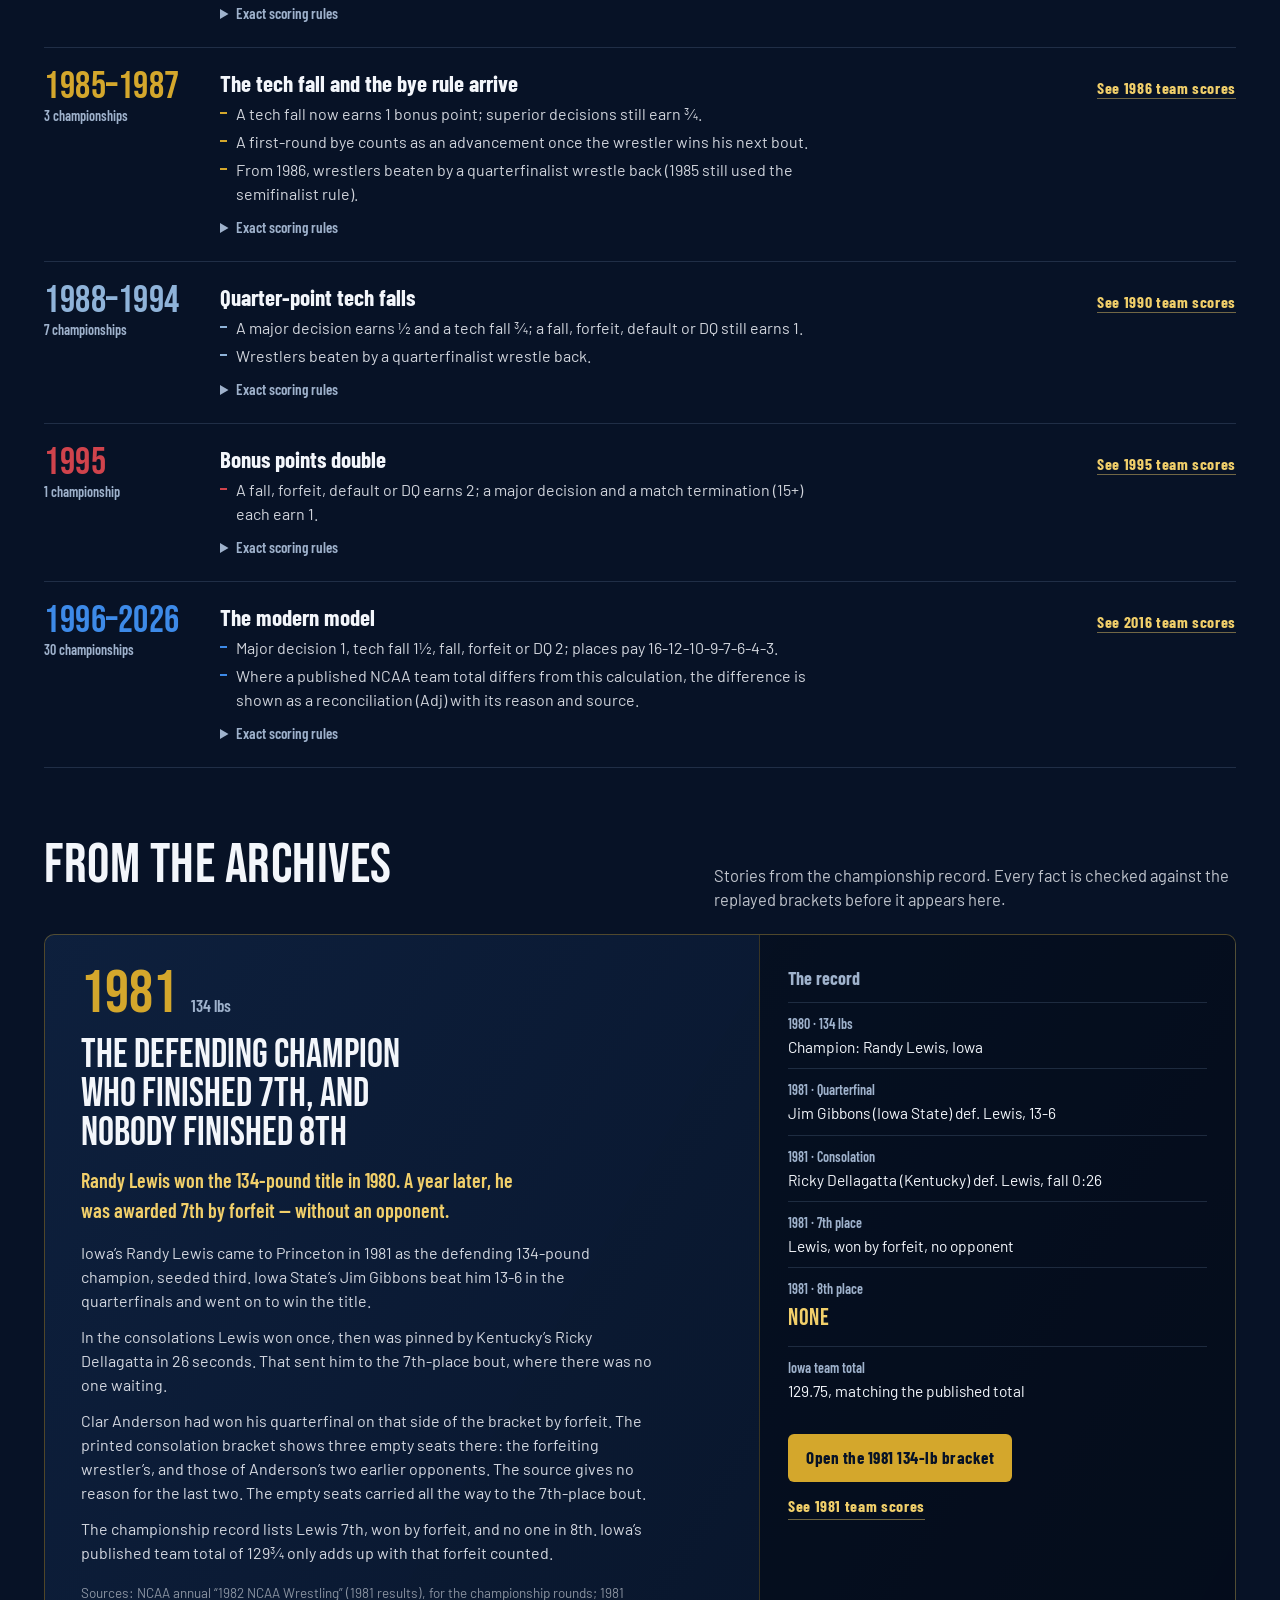
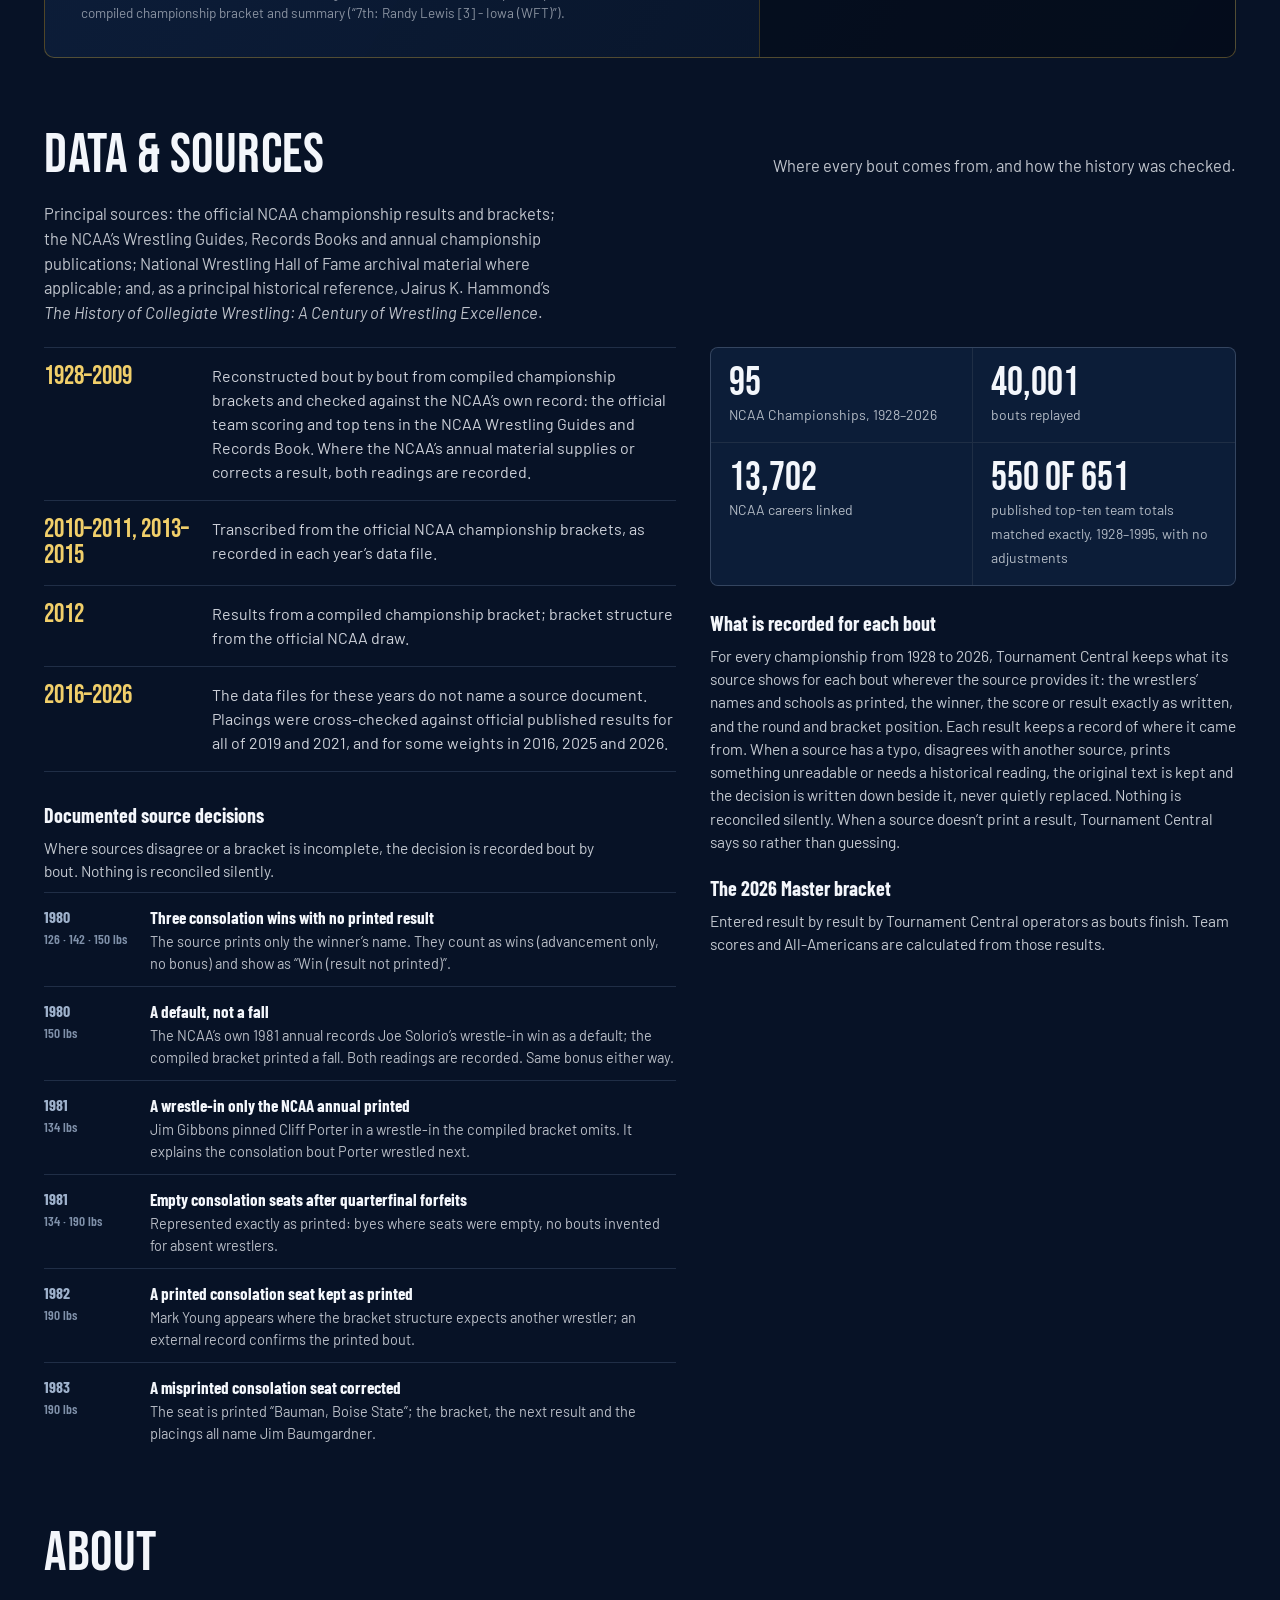
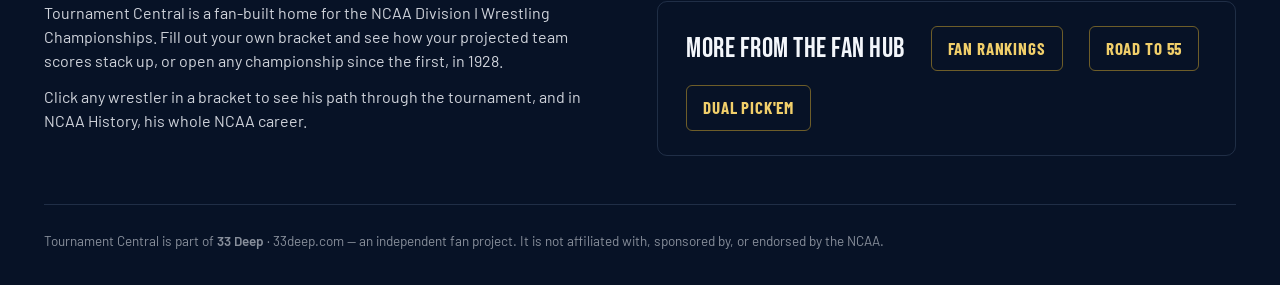
==== commit ffc72349: "Add files via upload" ====
--- a/index.html
+++ b/index.html
@@ -2608,7 +2608,7 @@
 function historicalViewStatus(Y) {
   let res = null; try { res = historicalScoresModel(); } catch (e) { console.error('Historical scores could not be calculated:', e); }
   if (!res) return { mode: 'unavailable', text: Y.year + ' team scores could not be calculated.', res: null };
-  return { mode: 'historical', text: '🕰️ ' + Y.year + ' NCAA CHAMPIONSHIPS · FINAL · ' + res.stats.records + ' bouts replayed from historical results · read-only', res: res };
+  return { mode: 'historical', text: '🕰️ ' + Y.year + ' NCAA CHAMPIONSHIPS · ' + (res.unofficial ? 'UNOFFICIAL RECONSTRUCTION' : 'FINAL') + ' · ' + res.stats.records + ' bouts replayed from historical results · read-only', res: res };
 }
 function switchW(w) {
   CW=w; showScores=false; showAA=false; showLeaderboard=false;
@@ -2986,11 +2986,13 @@
     live: (r, t, inf) => '● LIVE · ' + r.stats.records + ' result' + (r.stats.records === 1 ? '' : 's') + ' counted · last refreshed ' + t(inf.loadedAt) });
   const i = hist ? { legacyIgnored: 0, problems: [] } : officialInfo, res = S.res;
   const L = hist
-    ? { badge: '🕰️ HISTORY', title: hist.year + ' TEAM SCORES', sub: (res && res.subtitle) || 'Final NCAA results replayed from historical bout data · read-only · same scoring model as the 2026 Master', caption: hist.year + ' NCAA TEAM SCORES · historical' }
+    ? (res && res.unofficial) ? { badge: '🕰️ HISTORY · UNOFFICIAL', title: hist.year + ' ' + res.unofficial.label.toUpperCase(), sub: res.subtitle, caption: hist.year + ' UNOFFICIAL RECONSTRUCTED TEAM SCORES · not an NCAA result' }   // 1928: no team scoring was published
+      : { badge: '🕰️ HISTORY', title: hist.year + ' TEAM SCORES', sub: (res && res.subtitle) || 'Final NCAA results replayed from historical bout data · read-only · same scoring model as the 2026 Master', caption: hist.year + ' NCAA TEAM SCORES · historical' }
     : { badge: '🔒 MASTER', title: 'MASTER TEAM SCORES', sub: 'Actual NCAA tournament results — not picks · placement points count the moment a finish is clinched', caption: 'MASTER TEAM SCORES · actual tournament' };
   [['.os-badge', L.badge], ['.os-title', L.title], ['.os-sub', L.sub], ['#os-table caption', L.caption]].forEach(([q, x]) => { const e = v.querySelector(q); if (e) e.textContent = x; });
   st.className = 'os-status os-status--' + S.mode; st.textContent = S.text; v.setAttribute('data-os-state', S.mode);
   if (!res) return;
+  if (hist && res.unofficial) { st.textContent = '🕰️ ' + hist.year + ' NCAA CHAMPIONSHIPS · UNOFFICIAL RECONSTRUCTION · ' + res.stats.records + ' bouts replayed · no team scoring was published'; notes.appendChild(mk('div', 'os-note os-note--warn', res.unofficial.note)); }
 
   if (i.legacyIgnored > 0) notes.appendChild(mk('div', 'os-note', i.legacyIgnored + ' older record' + (i.legacyIgnored === 1 ? ' is' : 's are') + ' not included in MASTER scores.'));
   const bad = (res.problems ? res.problems.length : 0) + ((i.problems && i.problems.length) || 0);
@@ -4277,7 +4279,7 @@
 <script src="flo-import.js?v=20261001a"></script>
 <script src="tournament-central.js?v=layout1"></script>
 <script src="path-panel.js?v=hx2"></script>
-<script src="team-panel.js?v=hx1"></script>
+<script src="team-panel.js?v=hx2"></script>
 <script src="official-aa-view.js?v=lr"></script>
 </body>
 </html>
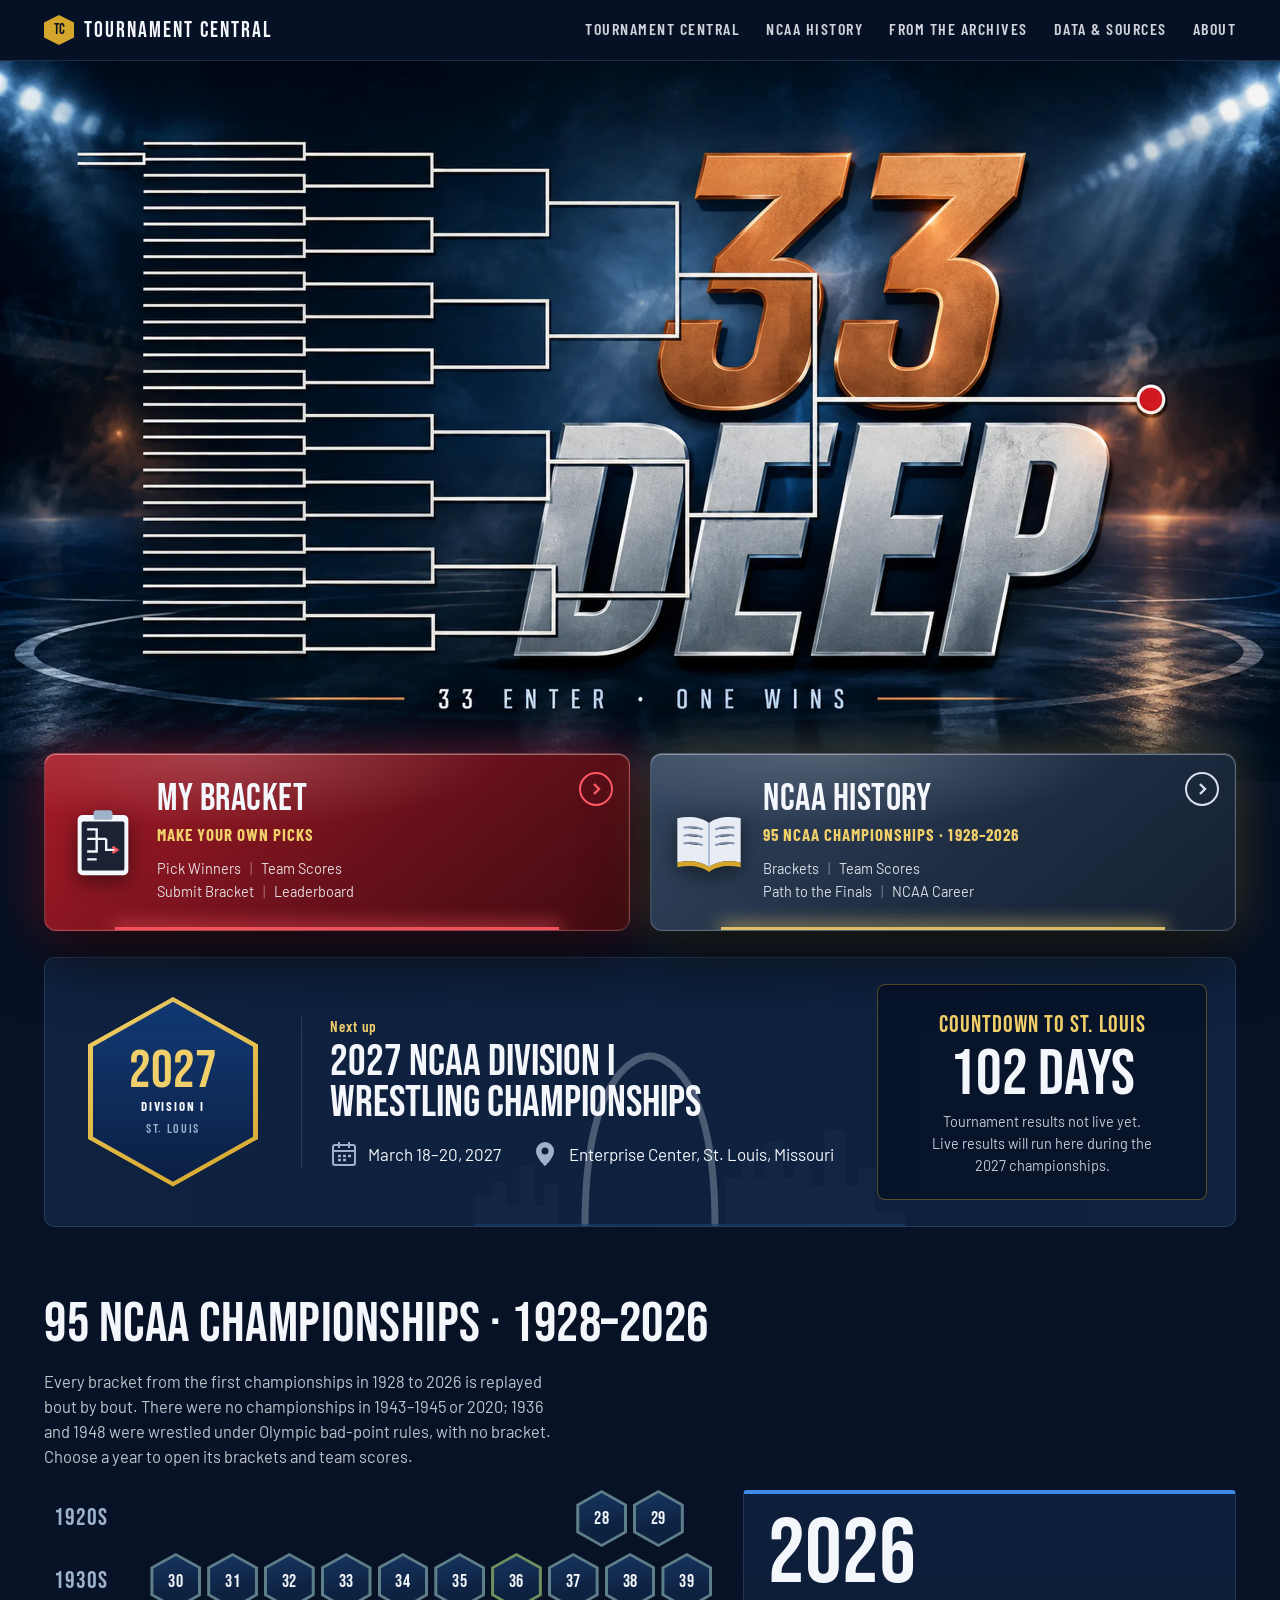
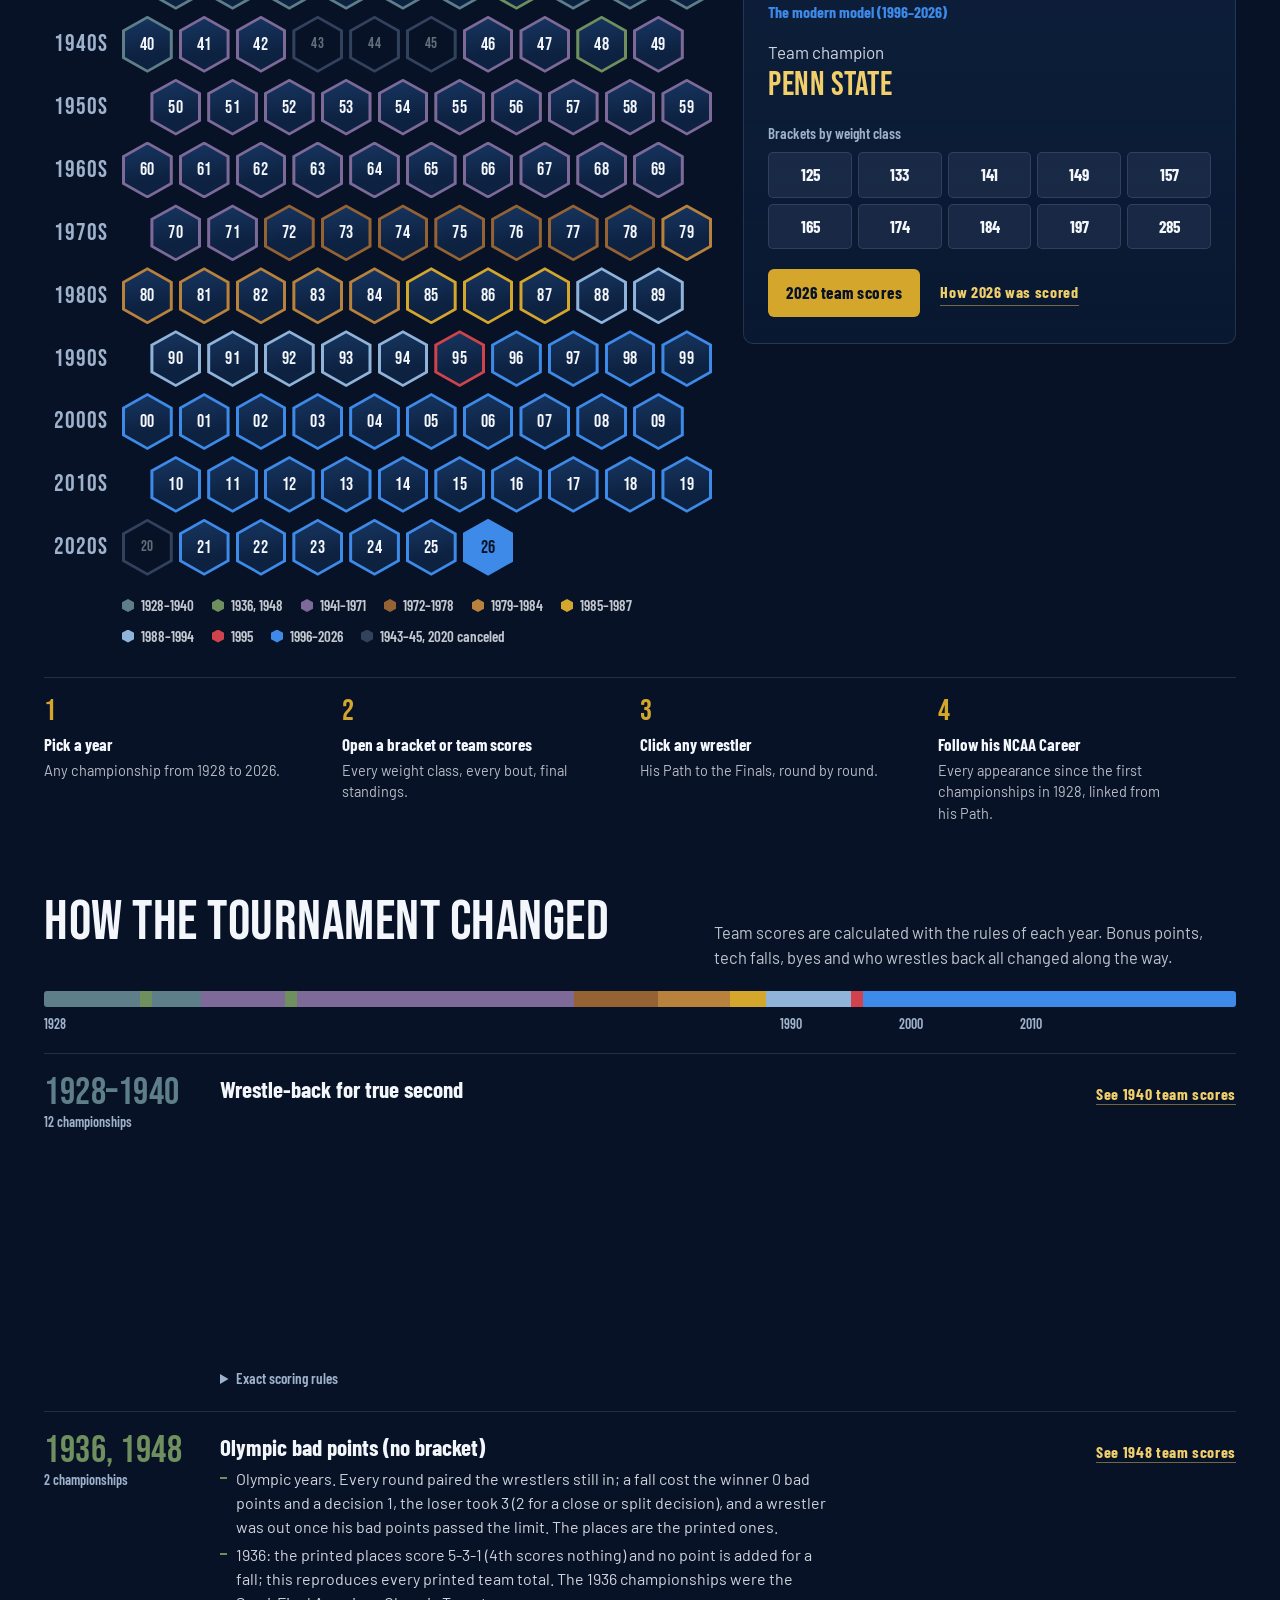
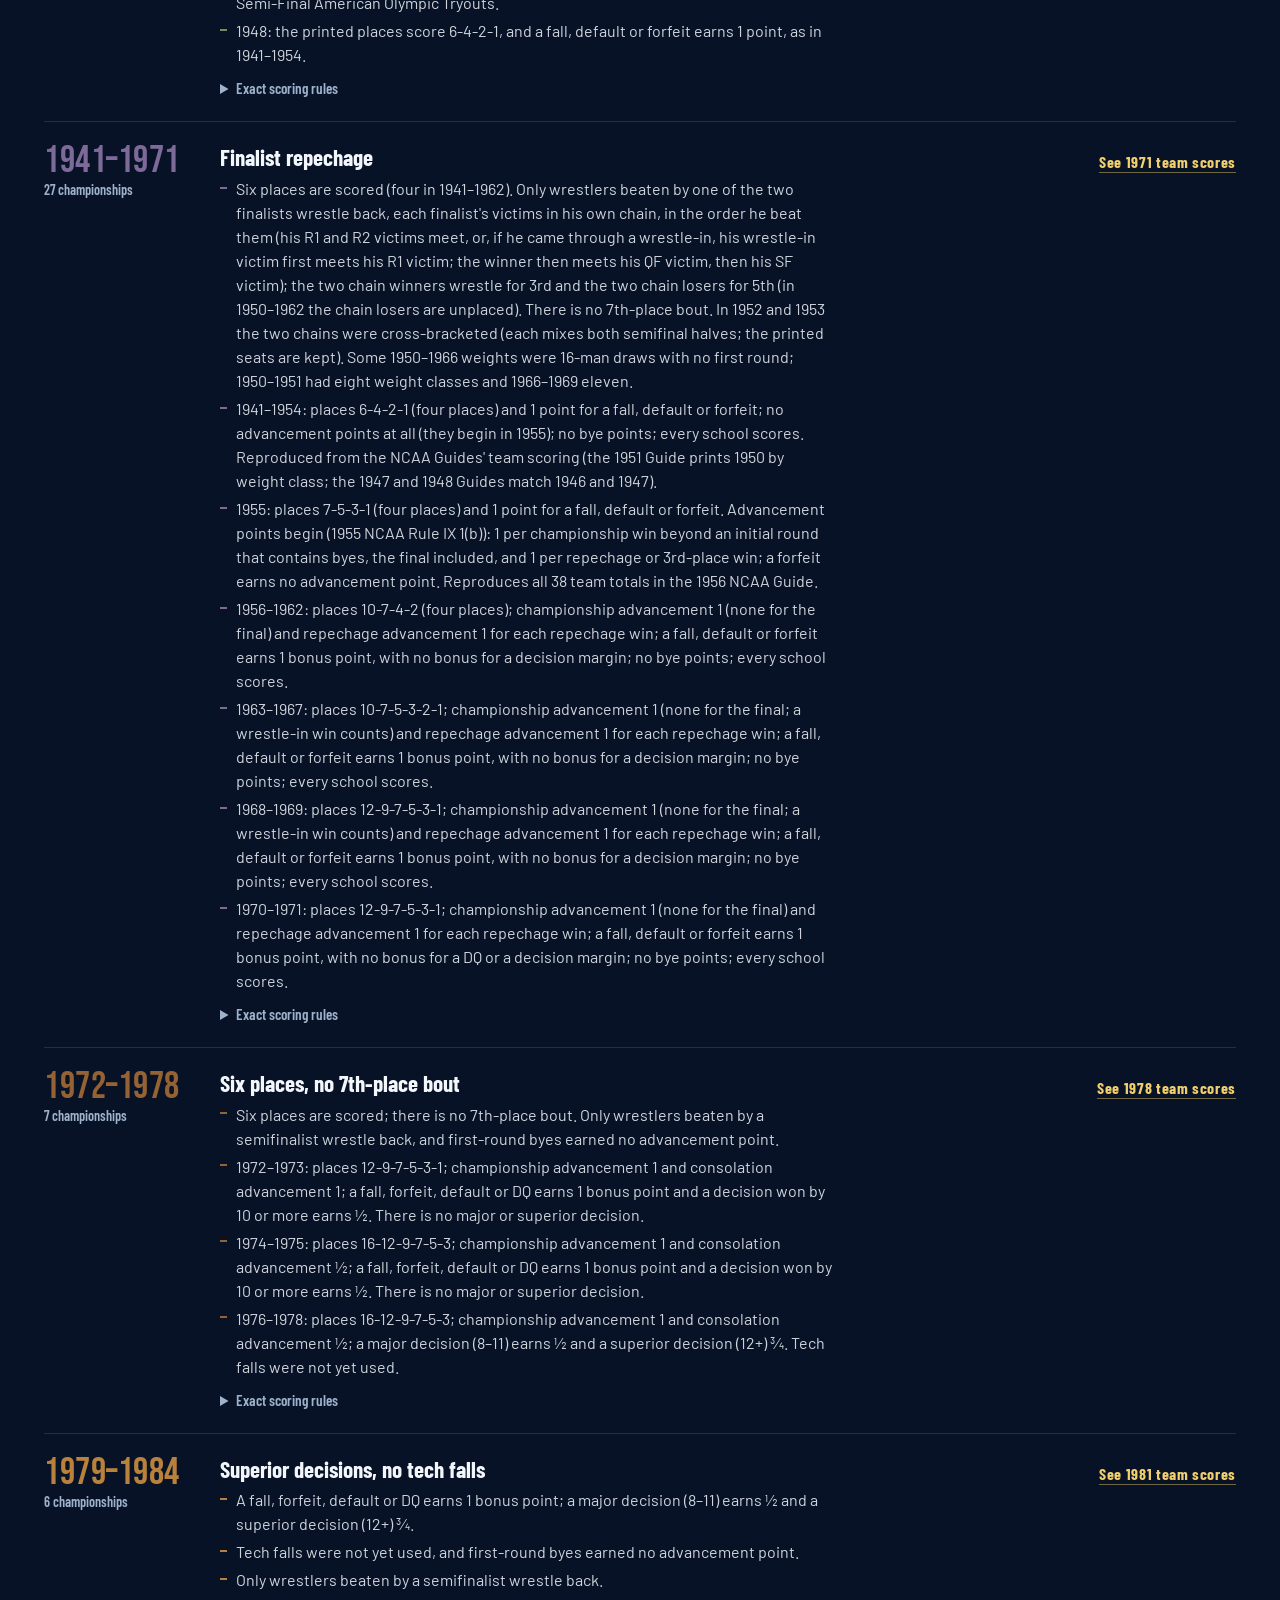
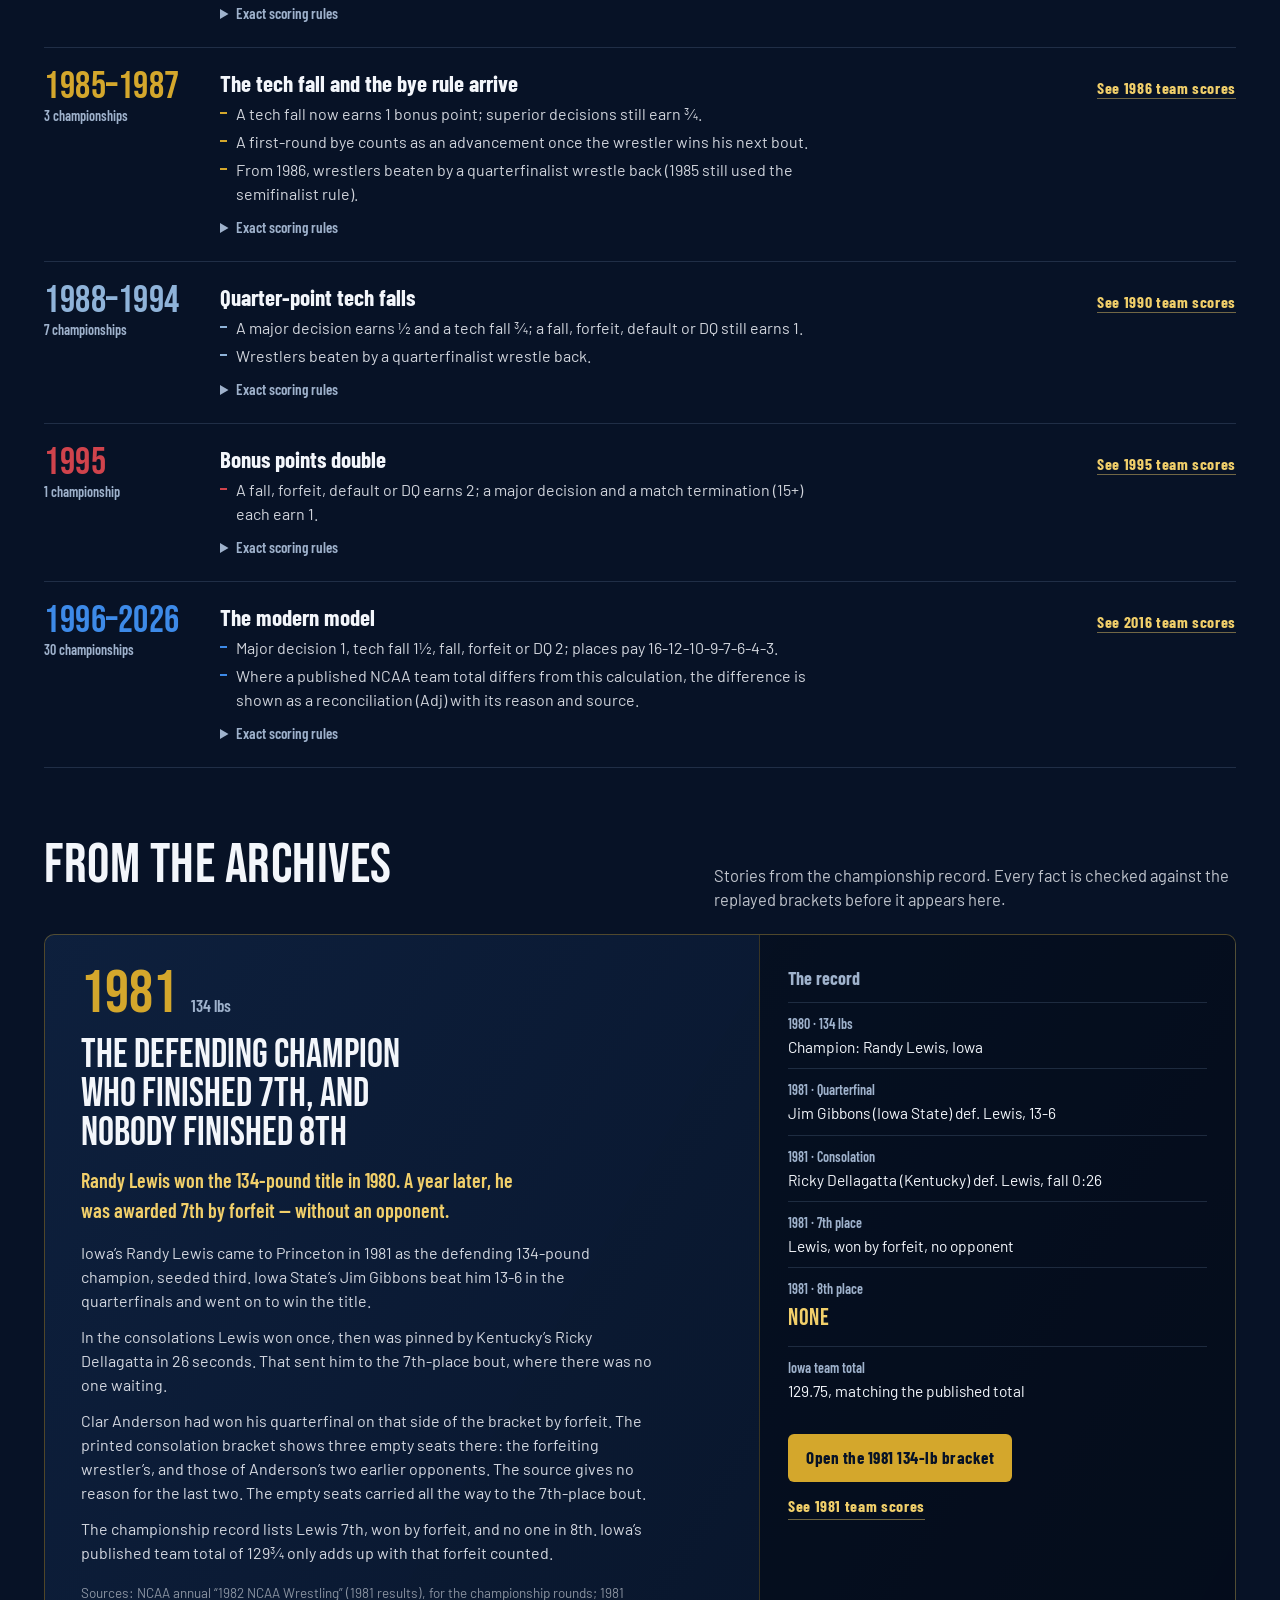
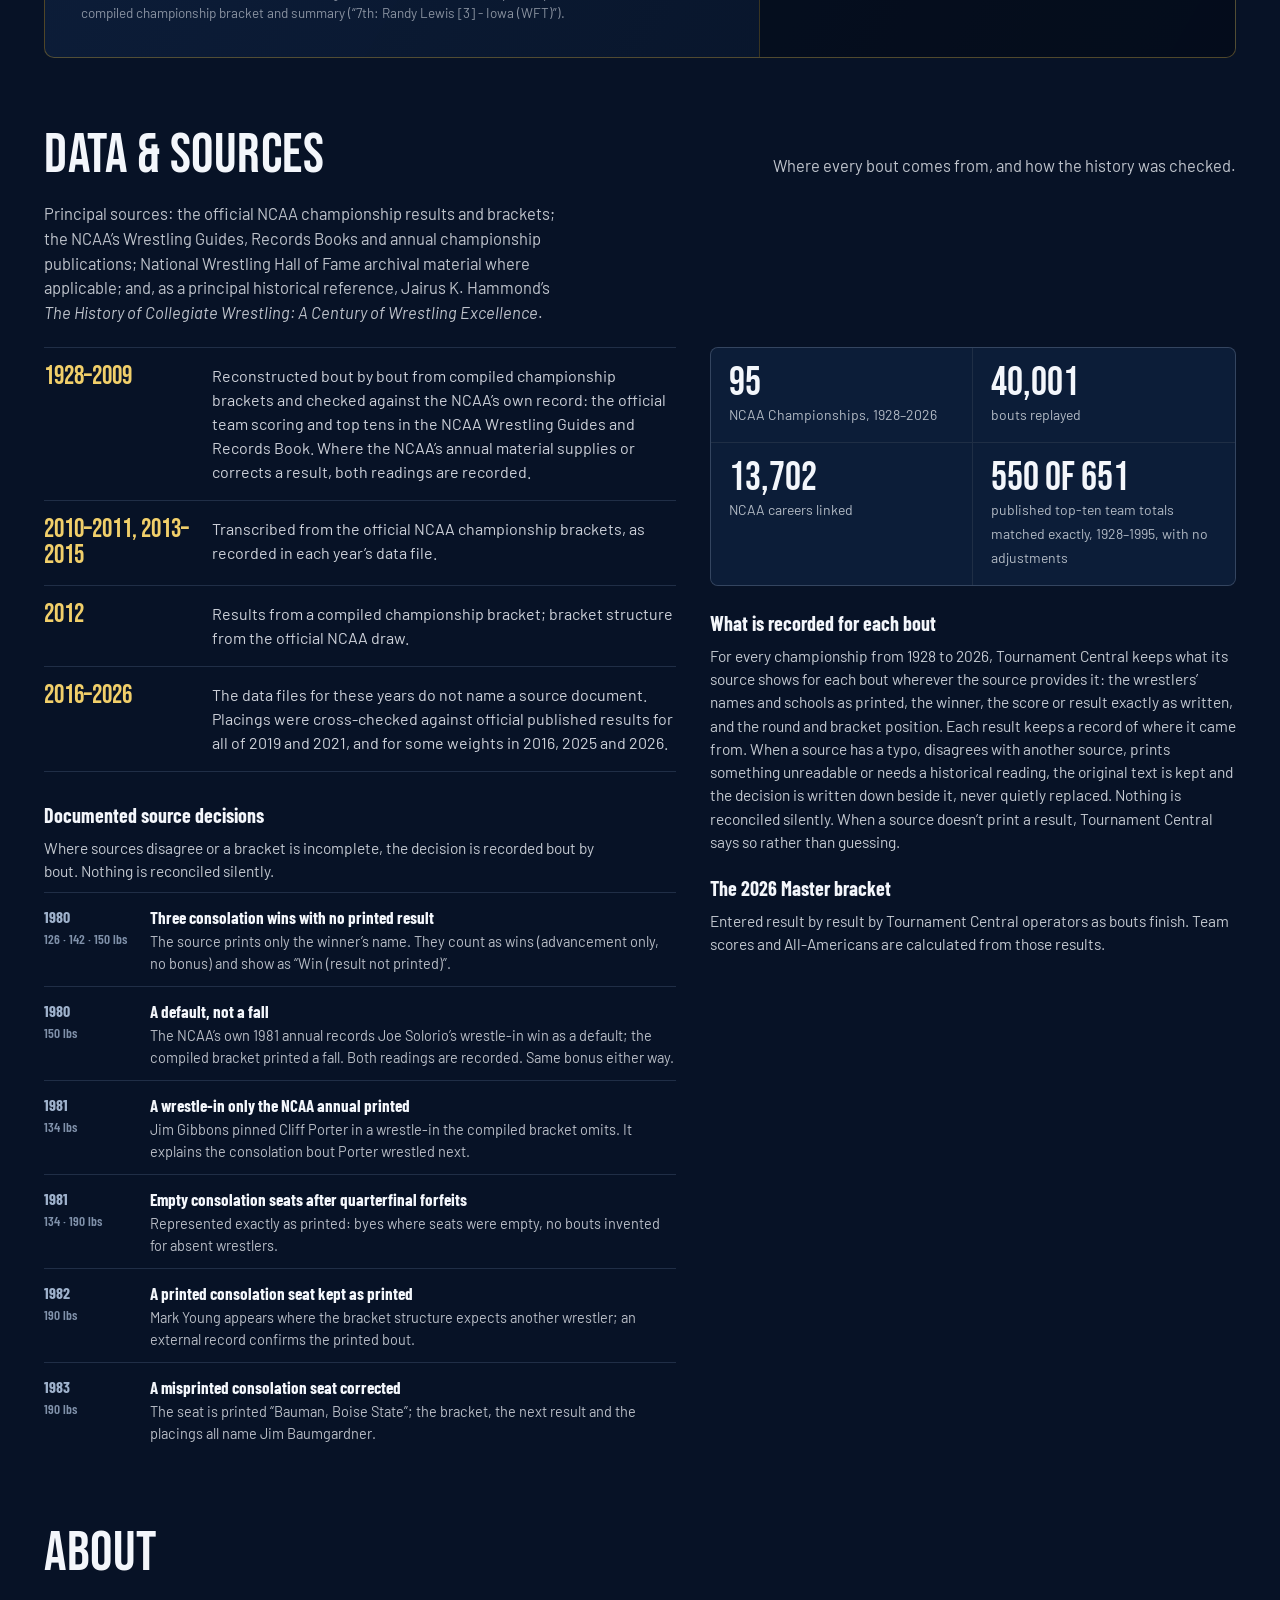
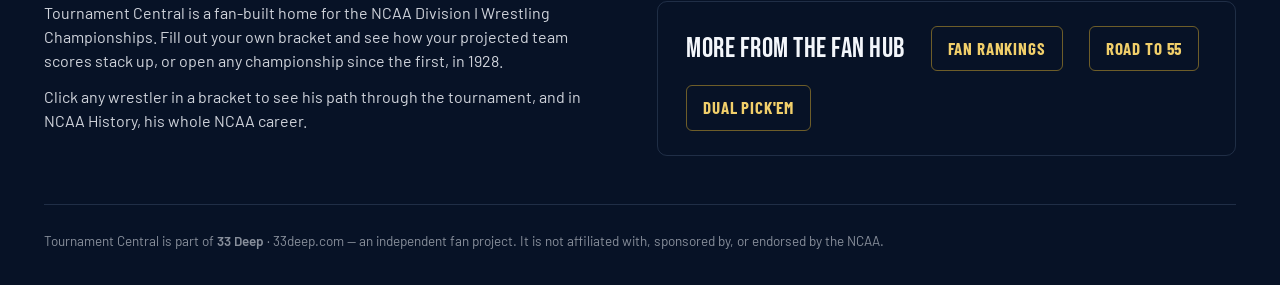
==== commit e1b3c52c: "Add files via upload" ====
--- a/index.html
+++ b/index.html
@@ -4628,8 +4628,8 @@
 <script src="historical-core.js?v=1"></script>
 <script src="historical-state-builder.js?v=11"></script>
 <script src="historical-adjustments.js?v=2"></script>
-<script src="historical-rules.js?v=6"></script>
+<script src="historical-rules.js?v=7"></script>
 <script src="historical-mode.js?v=14"></script>
-<script src="historical-careers.js?v=8"></script>
+<script src="historical-careers.js?v=9"></script>
 <script src="career-panel.js?v=8"></script>
 <!-- ════════════════════════════════════════════════════════════ -->
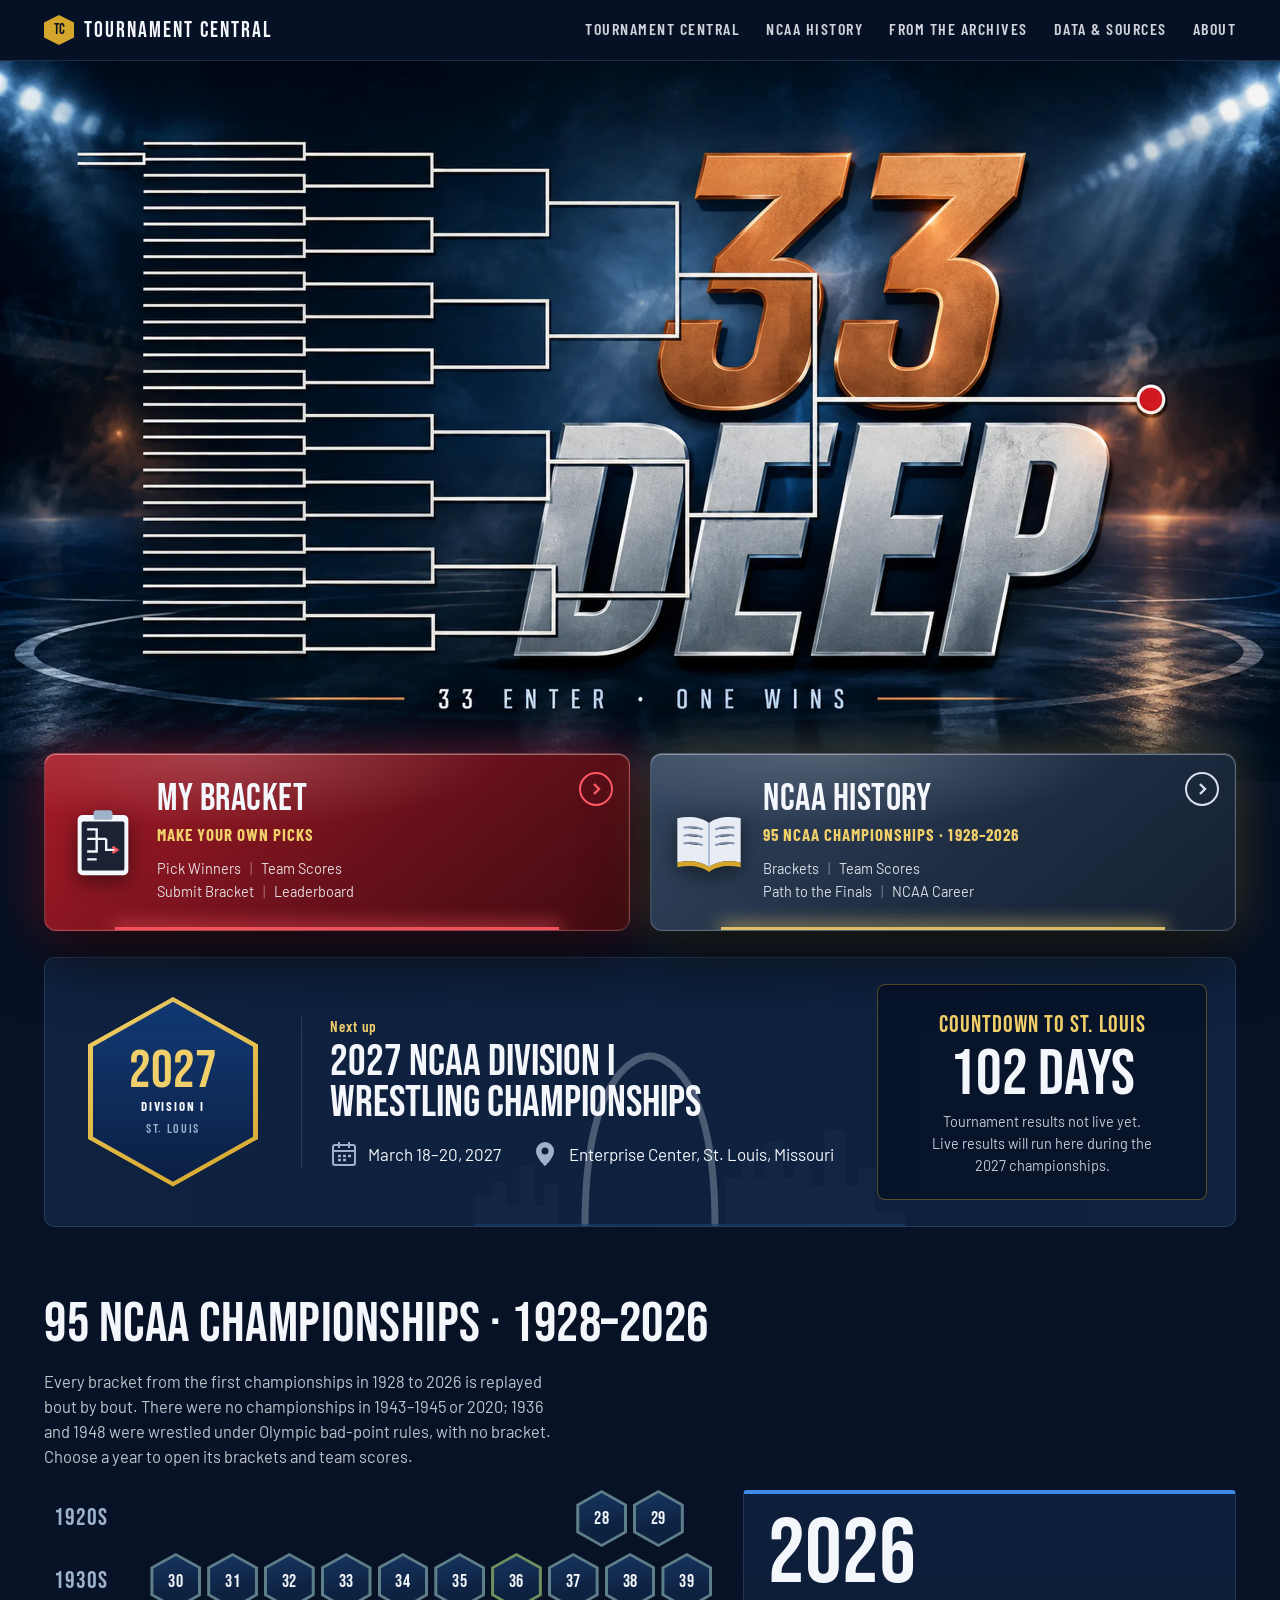
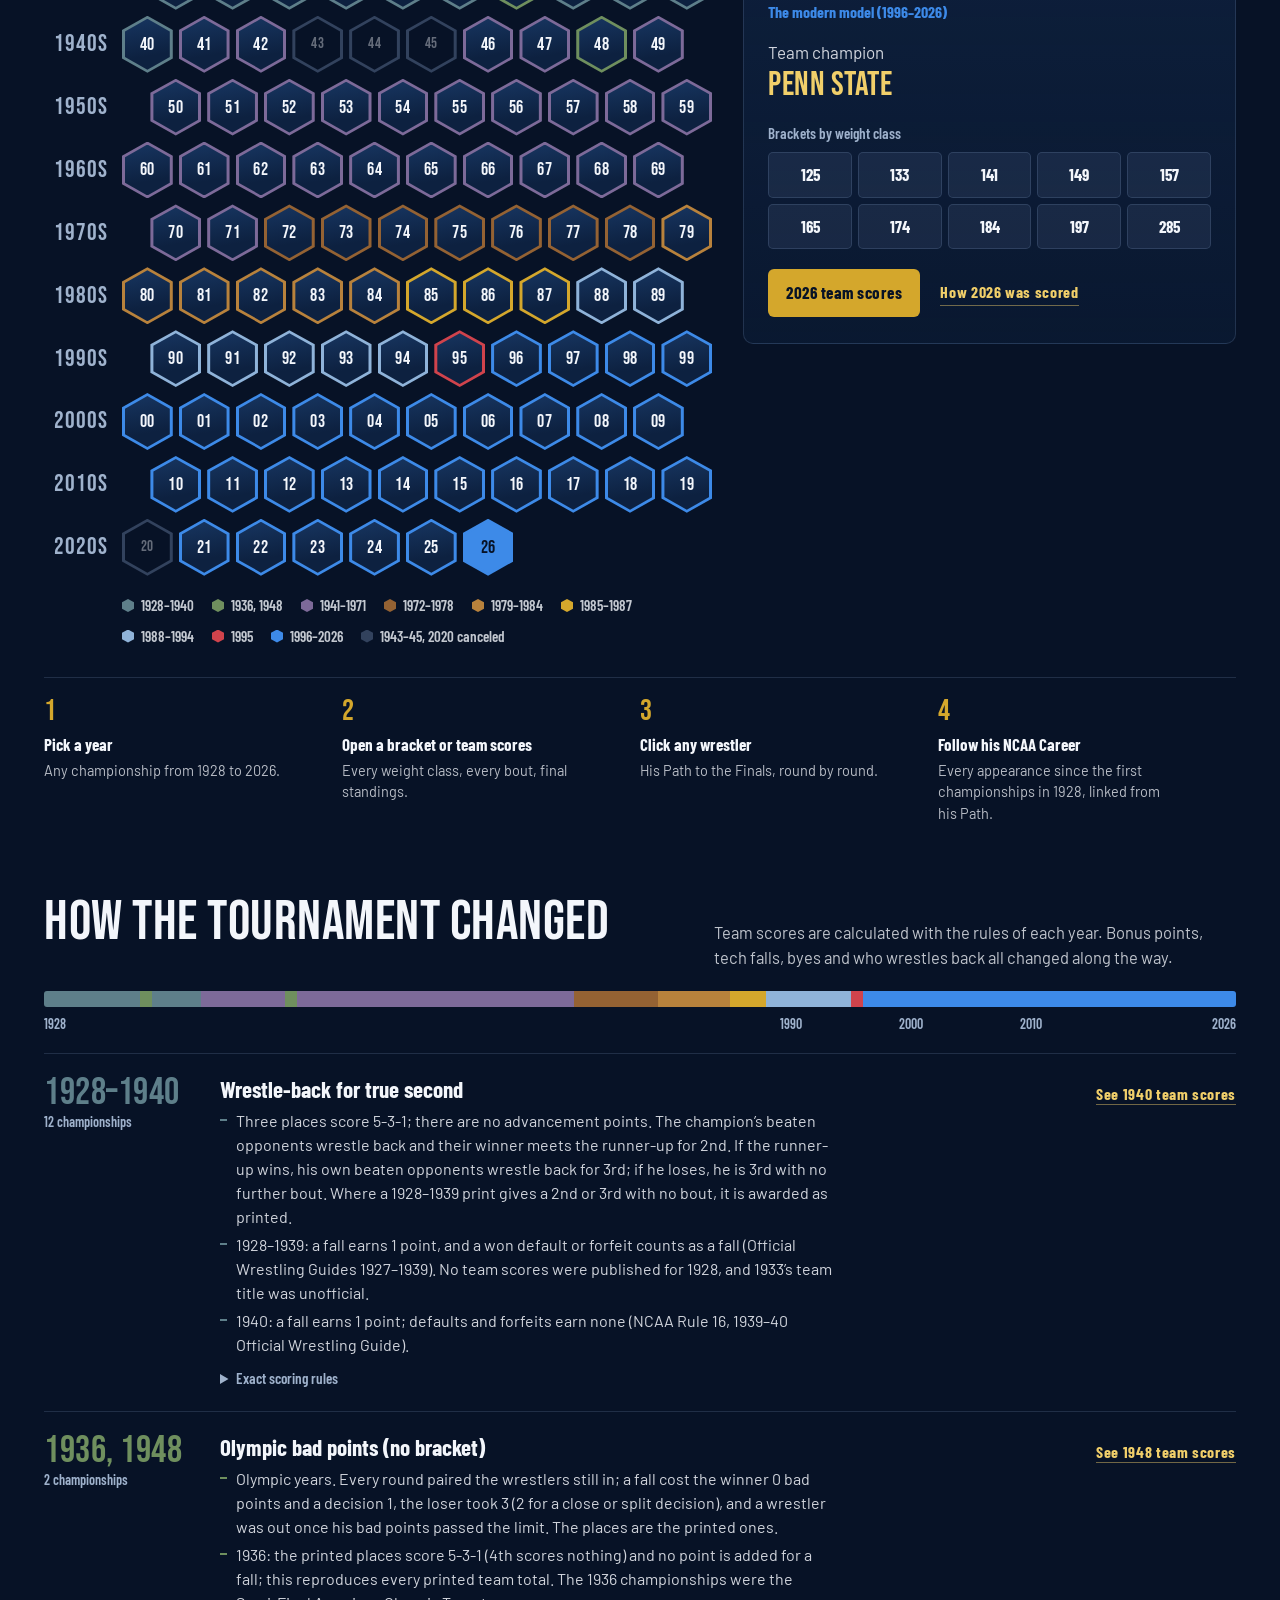
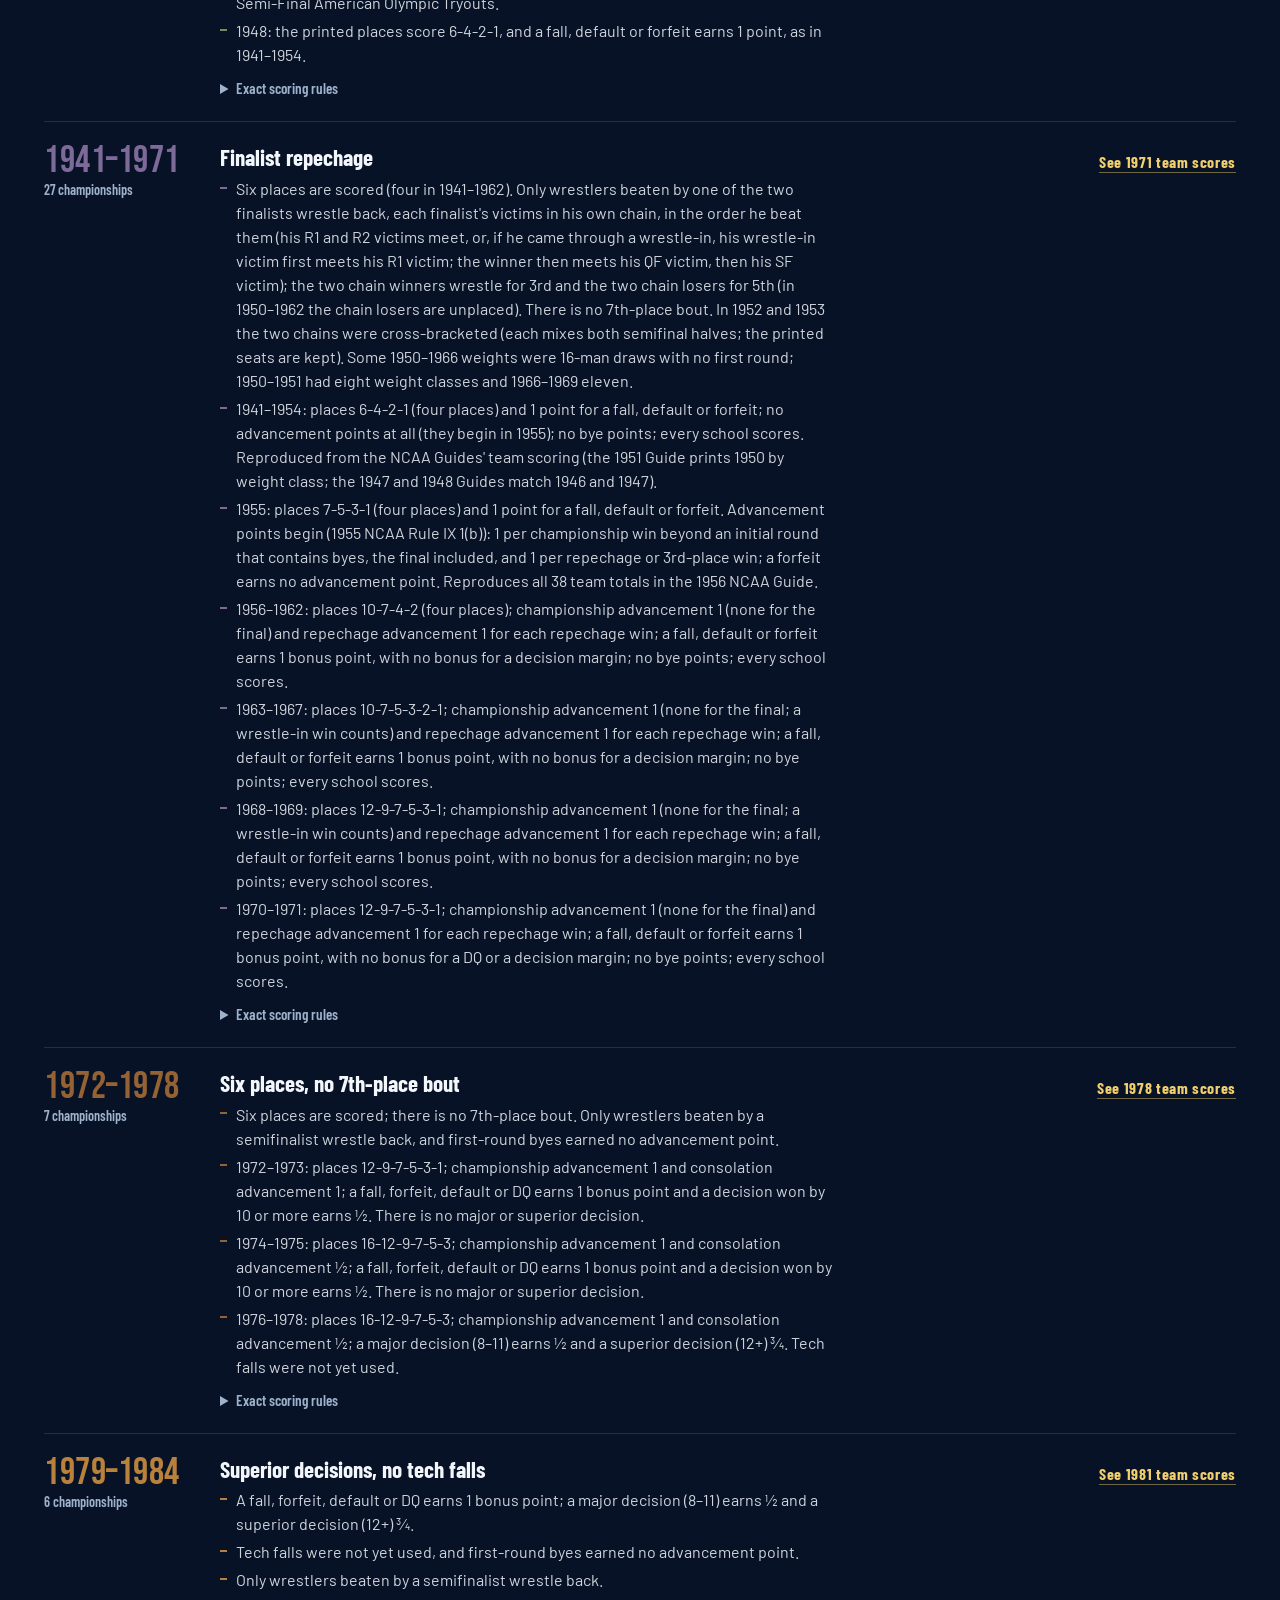
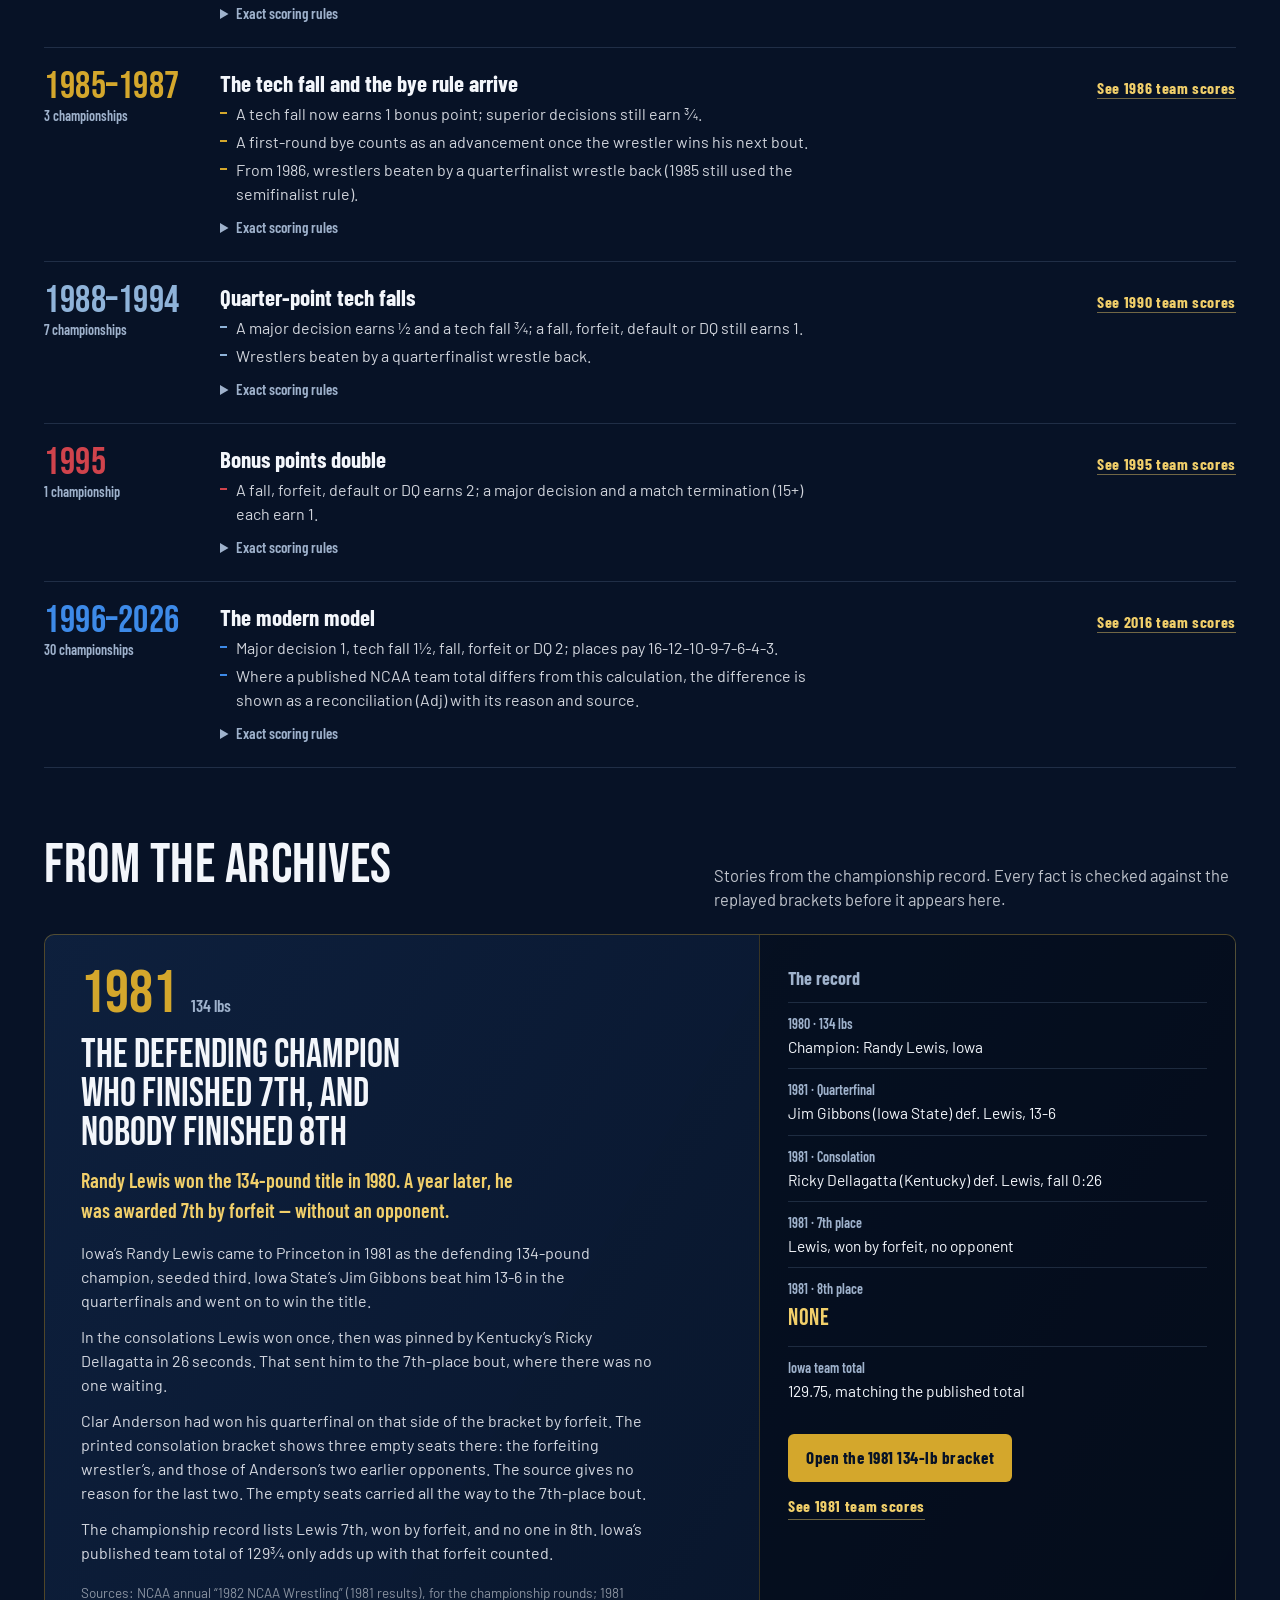
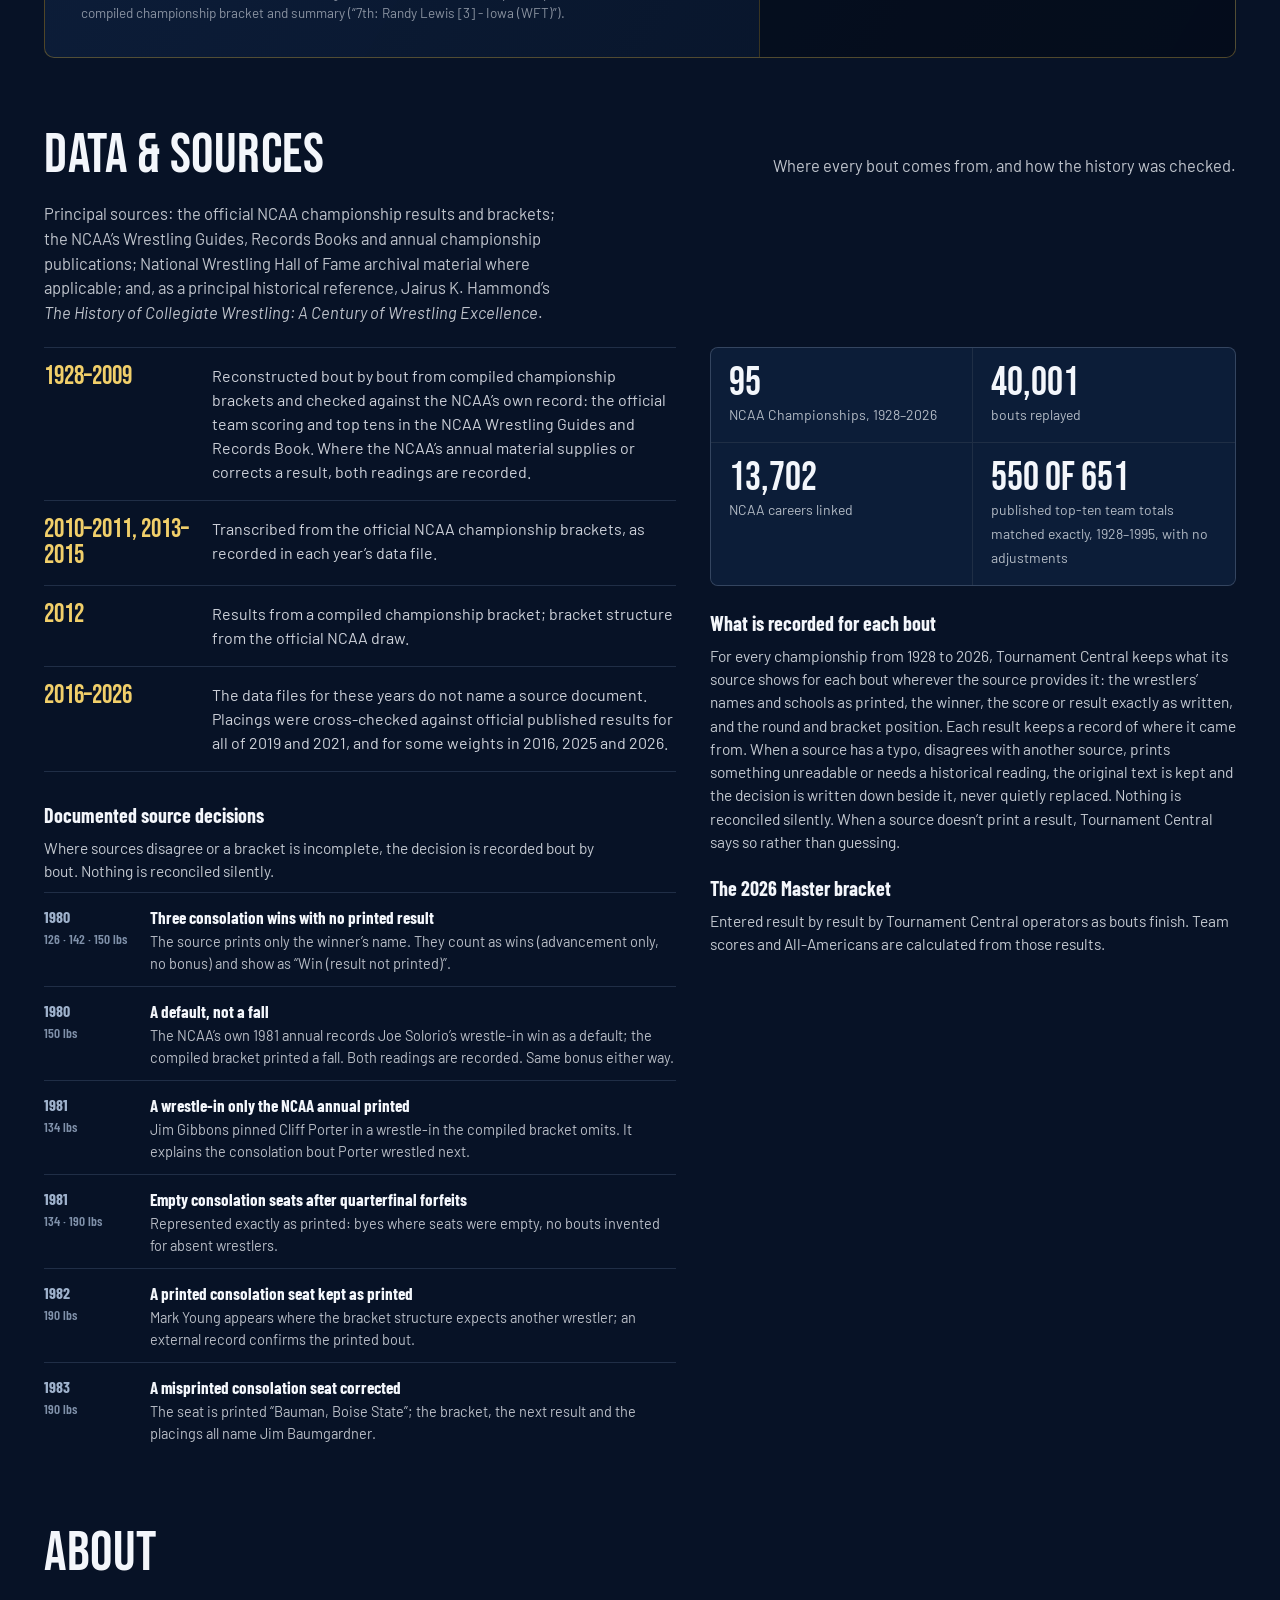
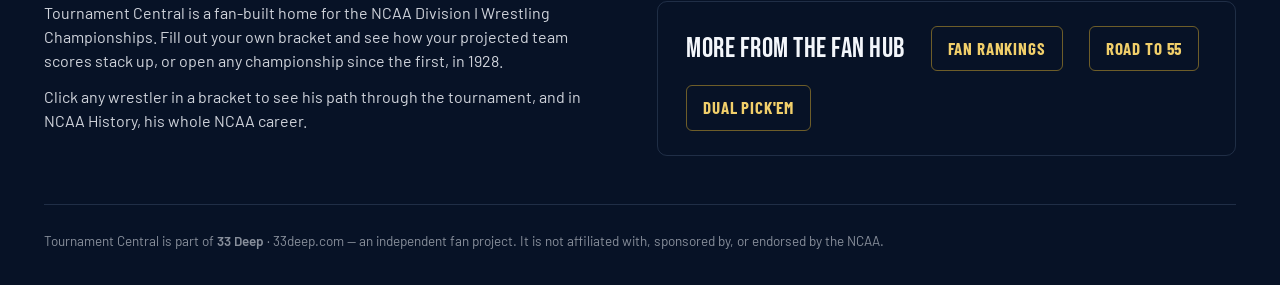
==== commit 89ff2bca: "Add files via upload" ====
--- a/index.html
+++ b/index.html
@@ -3332,10 +3332,13 @@
   const k = careerKeyFor(id), cid = k && window.HistoricalCareers.byKey[k];
   return cid ? { ok: true, careerId: cid, key: k } : { ok: false, code: 'unavailable' };
 }
+// Printed spellings of ONE institution (approved Oct 14 2026): the career header names the school once instead of showing a transfer.
+// Display only -- every season row keeps the school exactly as printed, and Mankato and Moorhead remain two separate institutions.
+const CAREER_SAME_SCHOOL = { 'Minnesota State': 'Minnesota State-Mankato', 'Moorhead State': 'Minnesota State-Moorhead' };
 function careerLoad(id) {                                  // Promise: the Career Card model, built only from existing Path + scoring results
   const c = careerFor(id); if (!c.ok) return Promise.resolve({ ok: false, message: 'No NCAA career is available for this wrestler.' });
   if (!window.HistoryMode || !window.HistoryMode.getYear) return Promise.resolve({ ok: false, message: 'History data loader unavailable.' });
-  const R = window.HistoricalCareers, rec = R.careers[c.careerId], aliases = R.schoolAliases || {};
+  const R = window.HistoricalCareers, rec = R.careers[c.careerId], aliases = Object.assign({}, CAREER_SAME_SCHOOL, R.schoolAliases || {});
   const years = [...new Set(rec.keys.map(k => Number(k.split(':')[0])))];
   return Promise.all(years.map(y => window.HistoryMode.getYear(y).then(Y => { window.historicalCareerYears[y] = Y; }))).then(() => {
     const rows = rec.keys.map(k => {
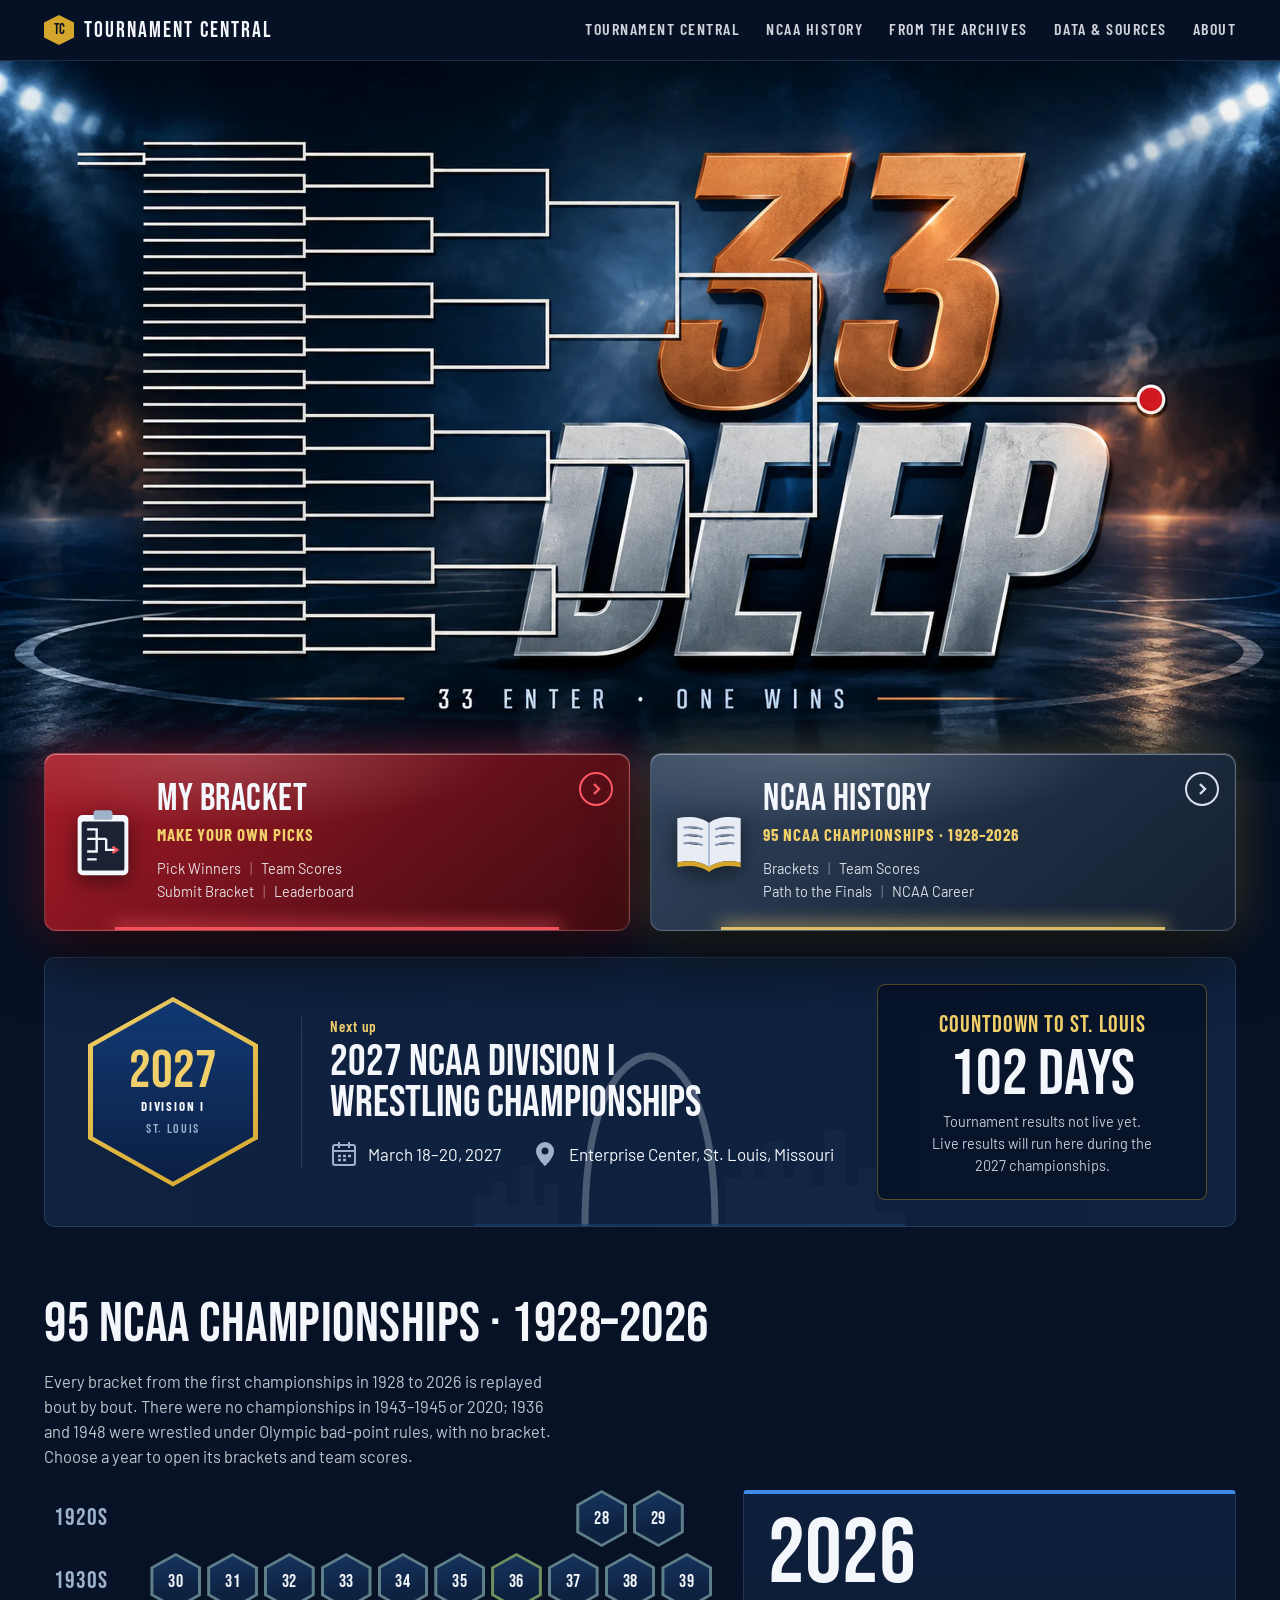
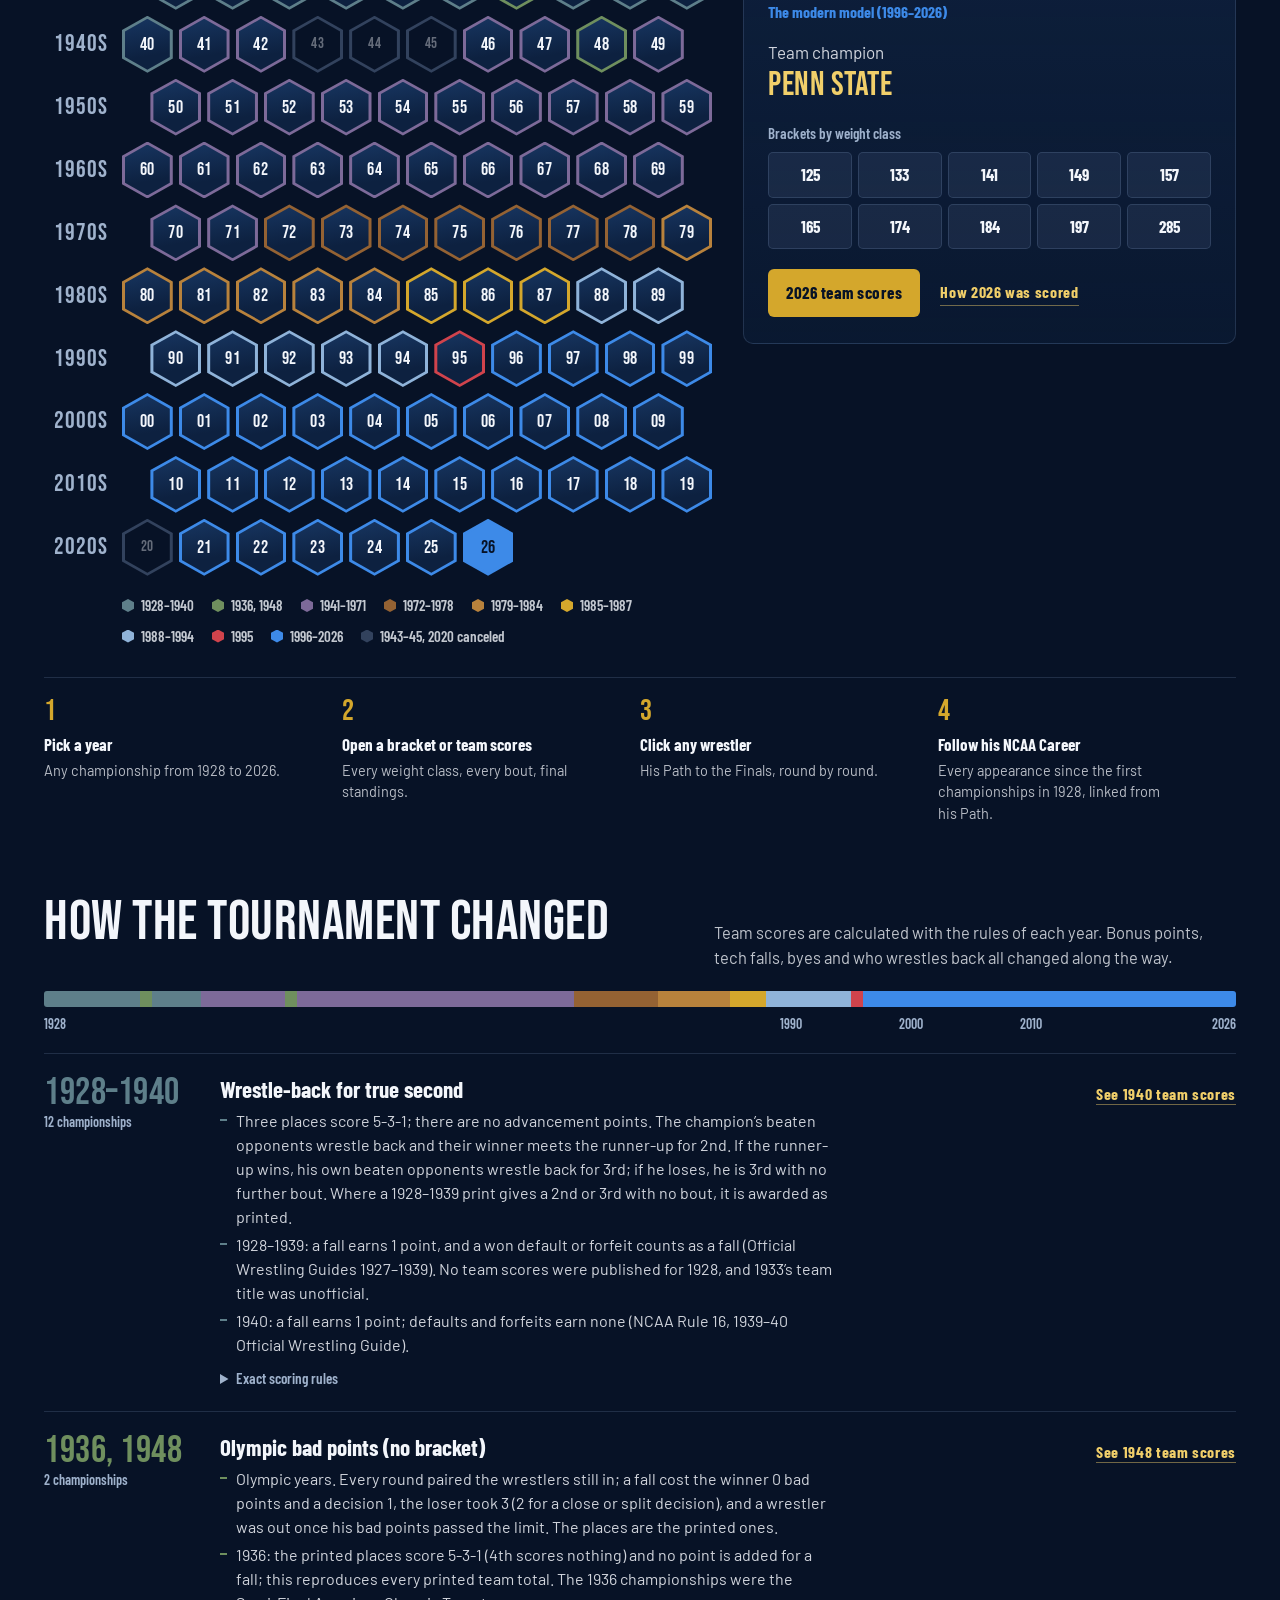
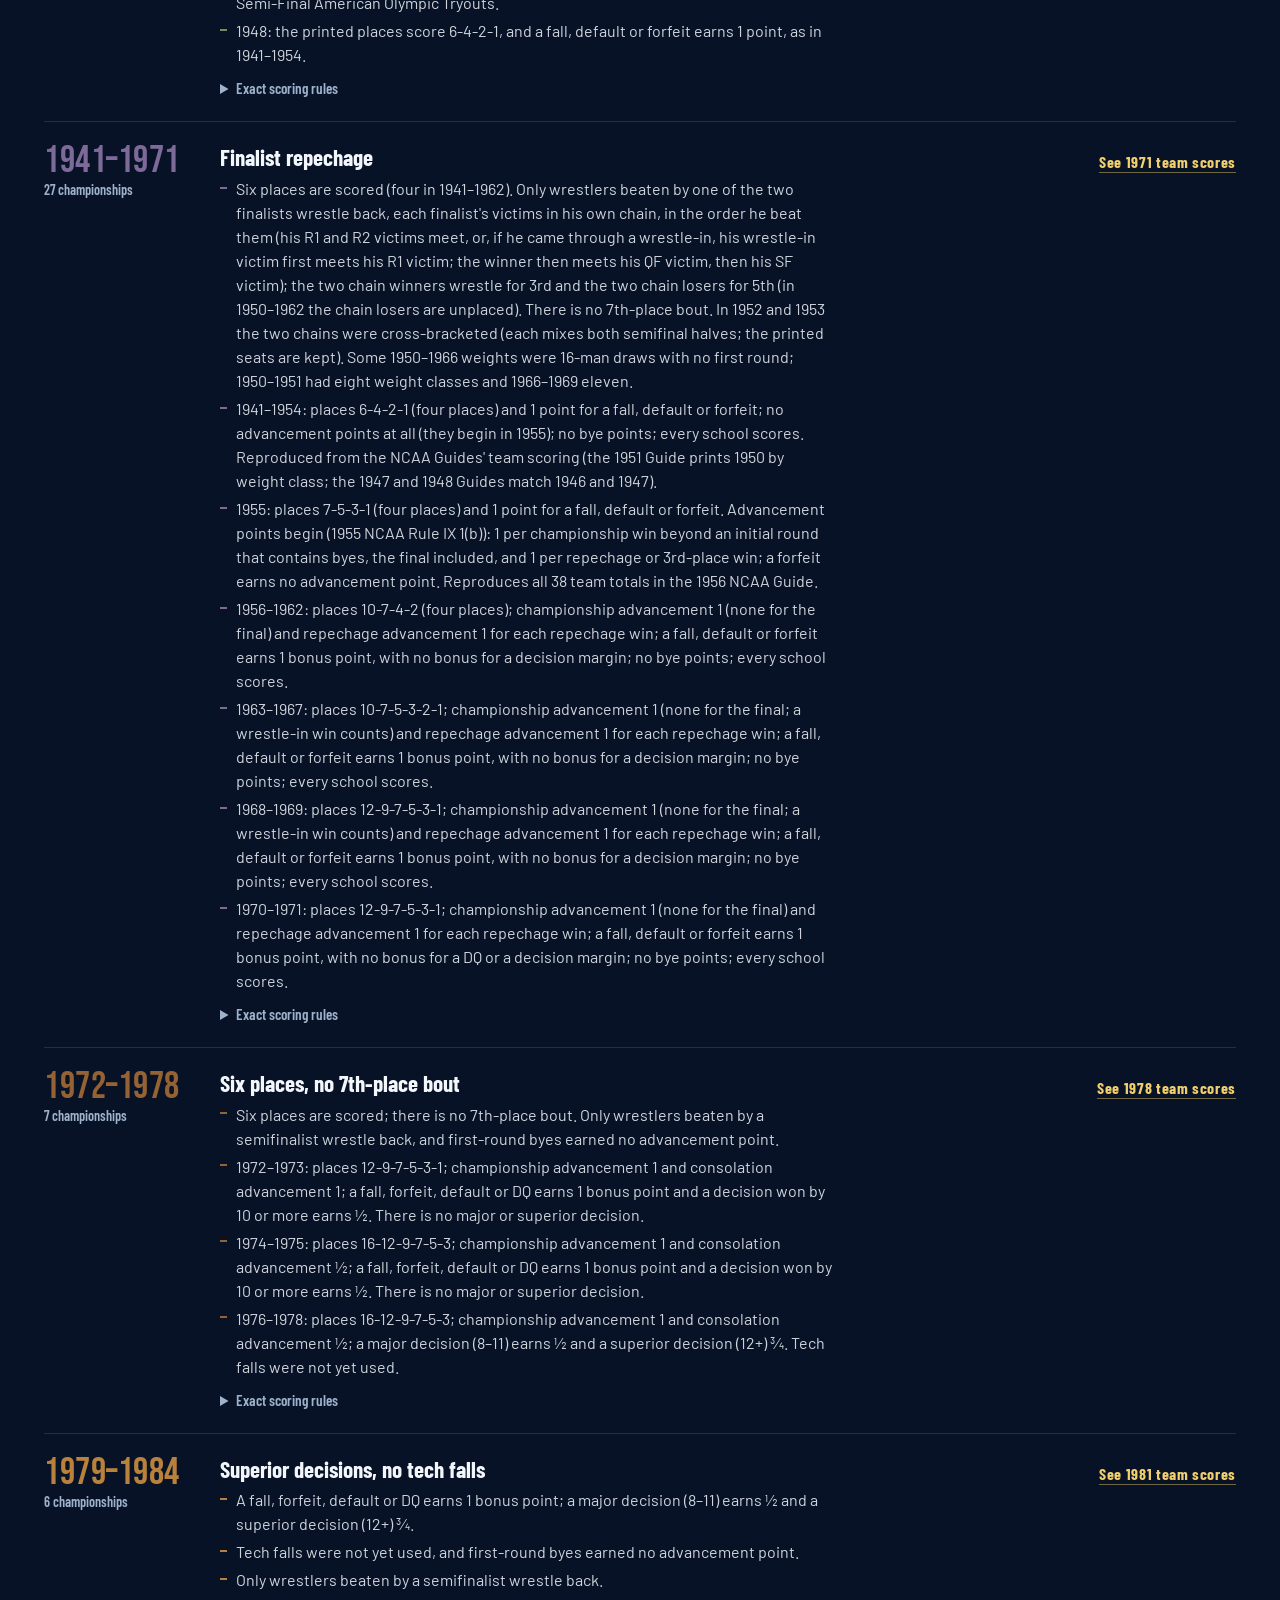
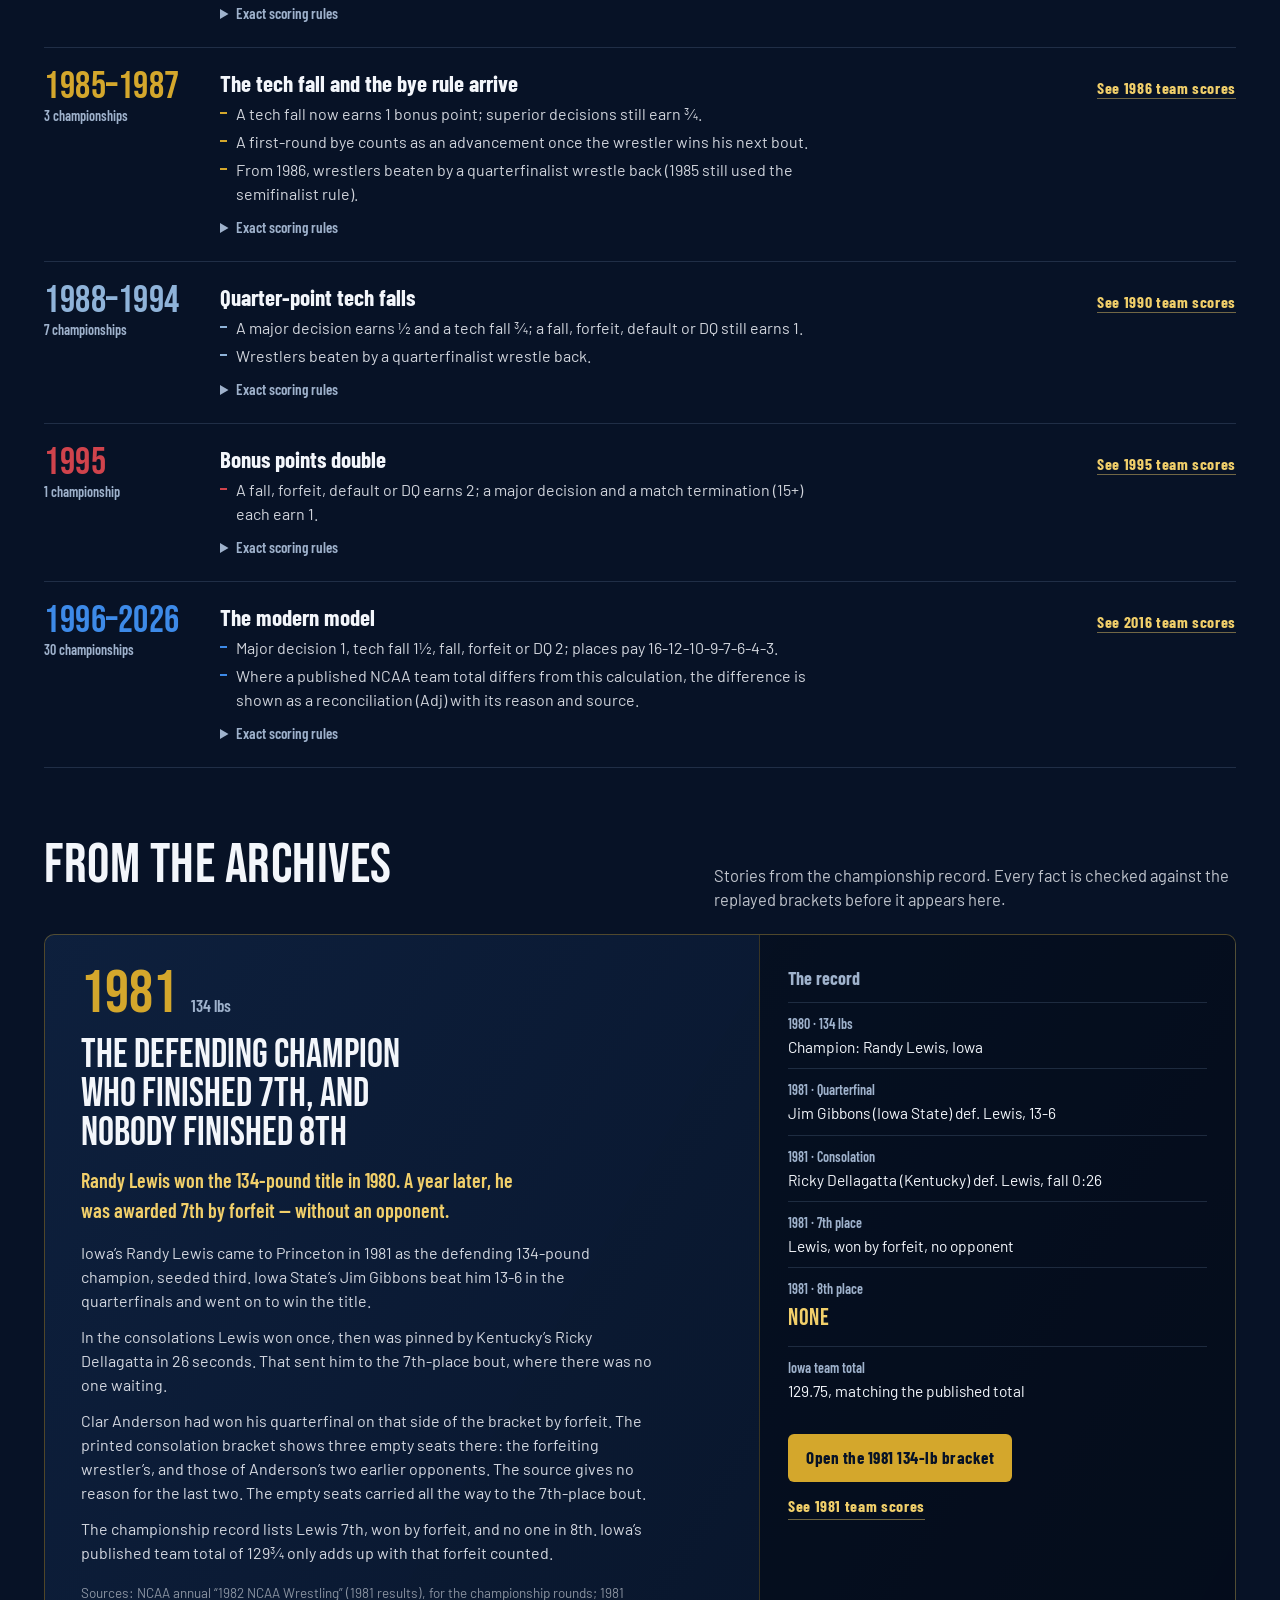
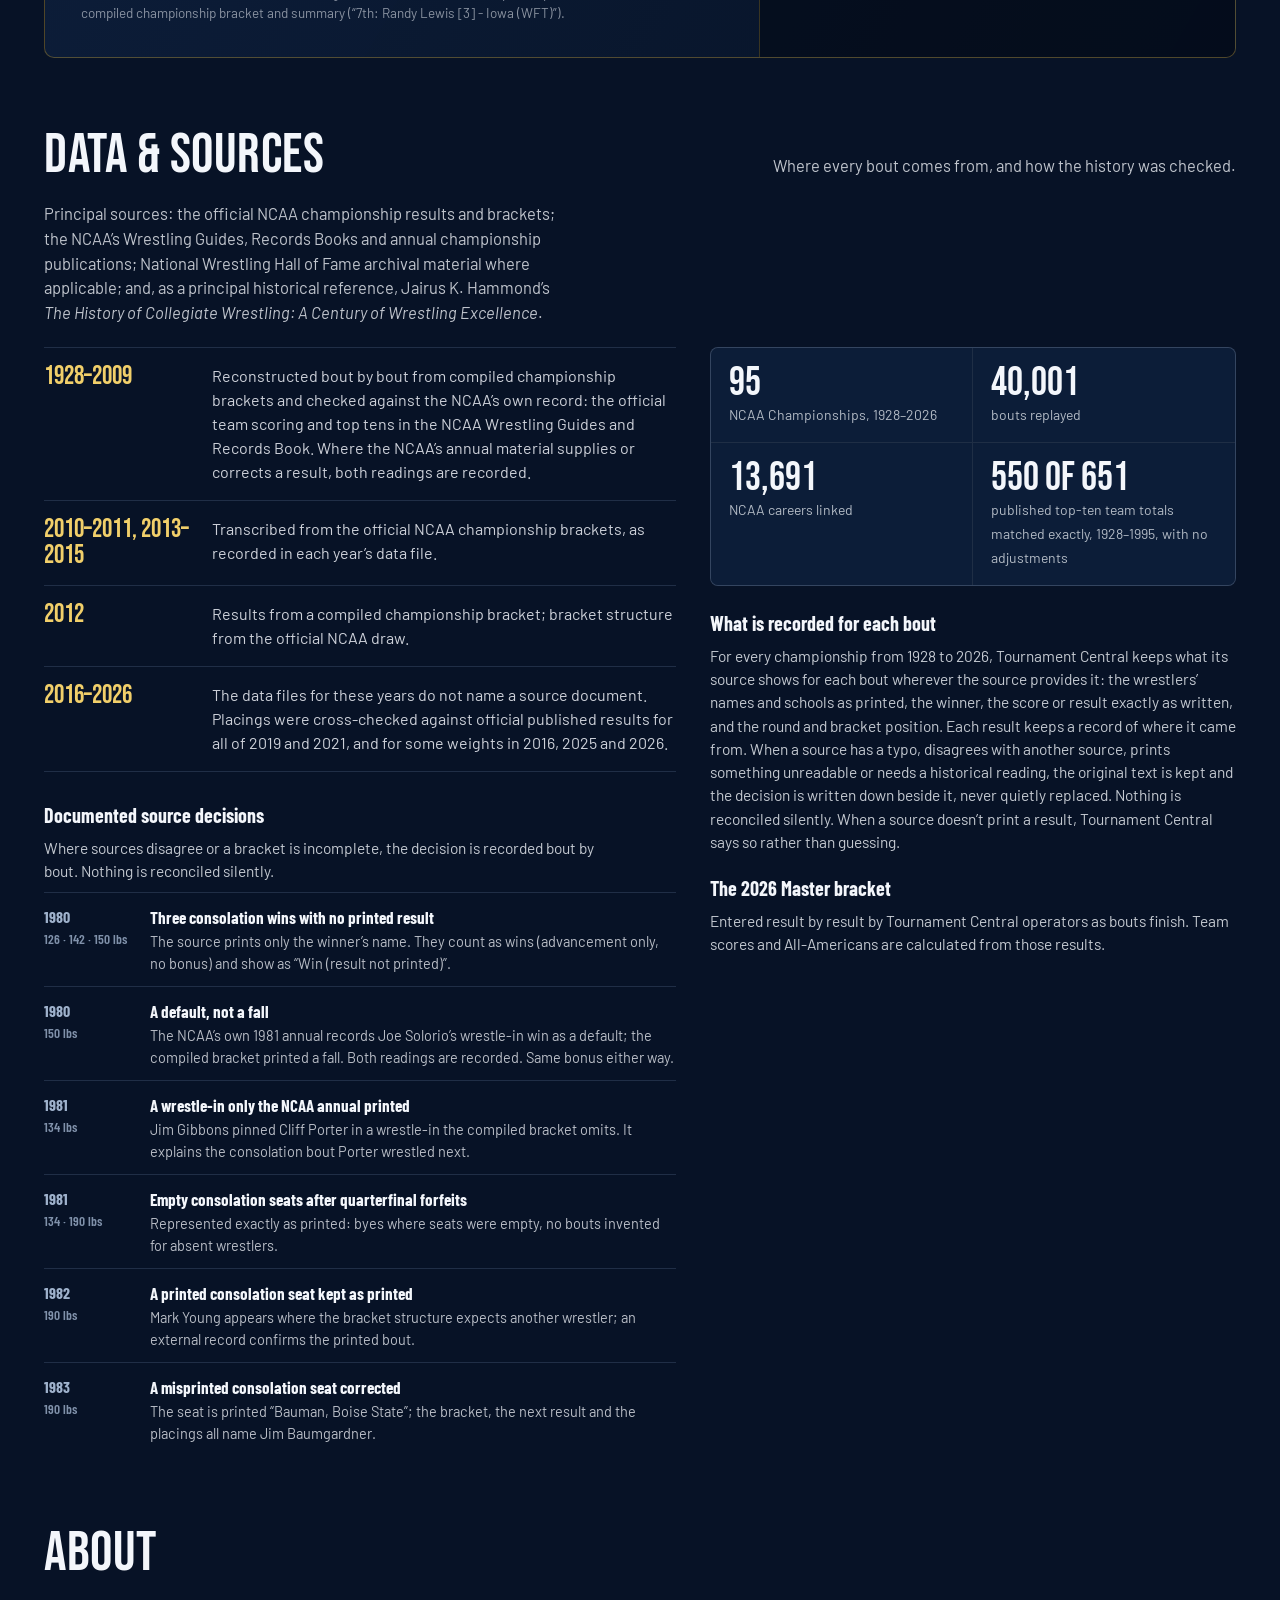
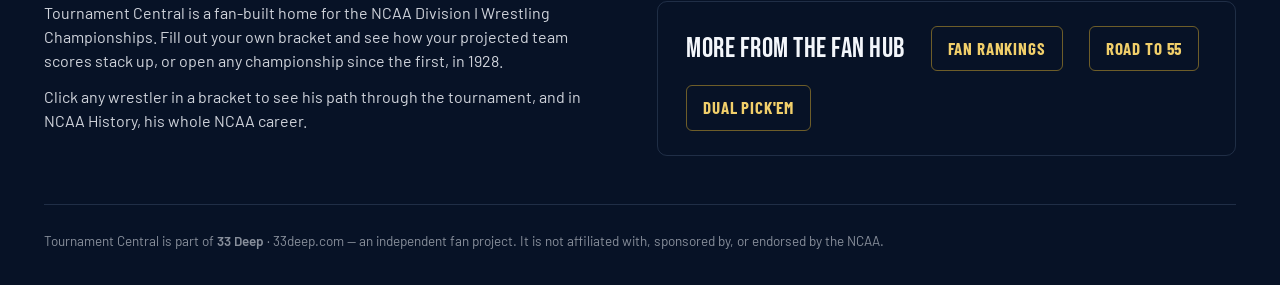
==== commit abc7eb2a: "Add files via upload" ====
--- a/index.html
+++ b/index.html
@@ -4633,6 +4633,6 @@
 <script src="historical-adjustments.js?v=2"></script>
 <script src="historical-rules.js?v=7"></script>
 <script src="historical-mode.js?v=14"></script>
-<script src="historical-careers.js?v=9"></script>
+<script src="historical-careers.js?v=10"></script>
 <script src="career-panel.js?v=8"></script>
 <!-- ════════════════════════════════════════════════════════════ -->
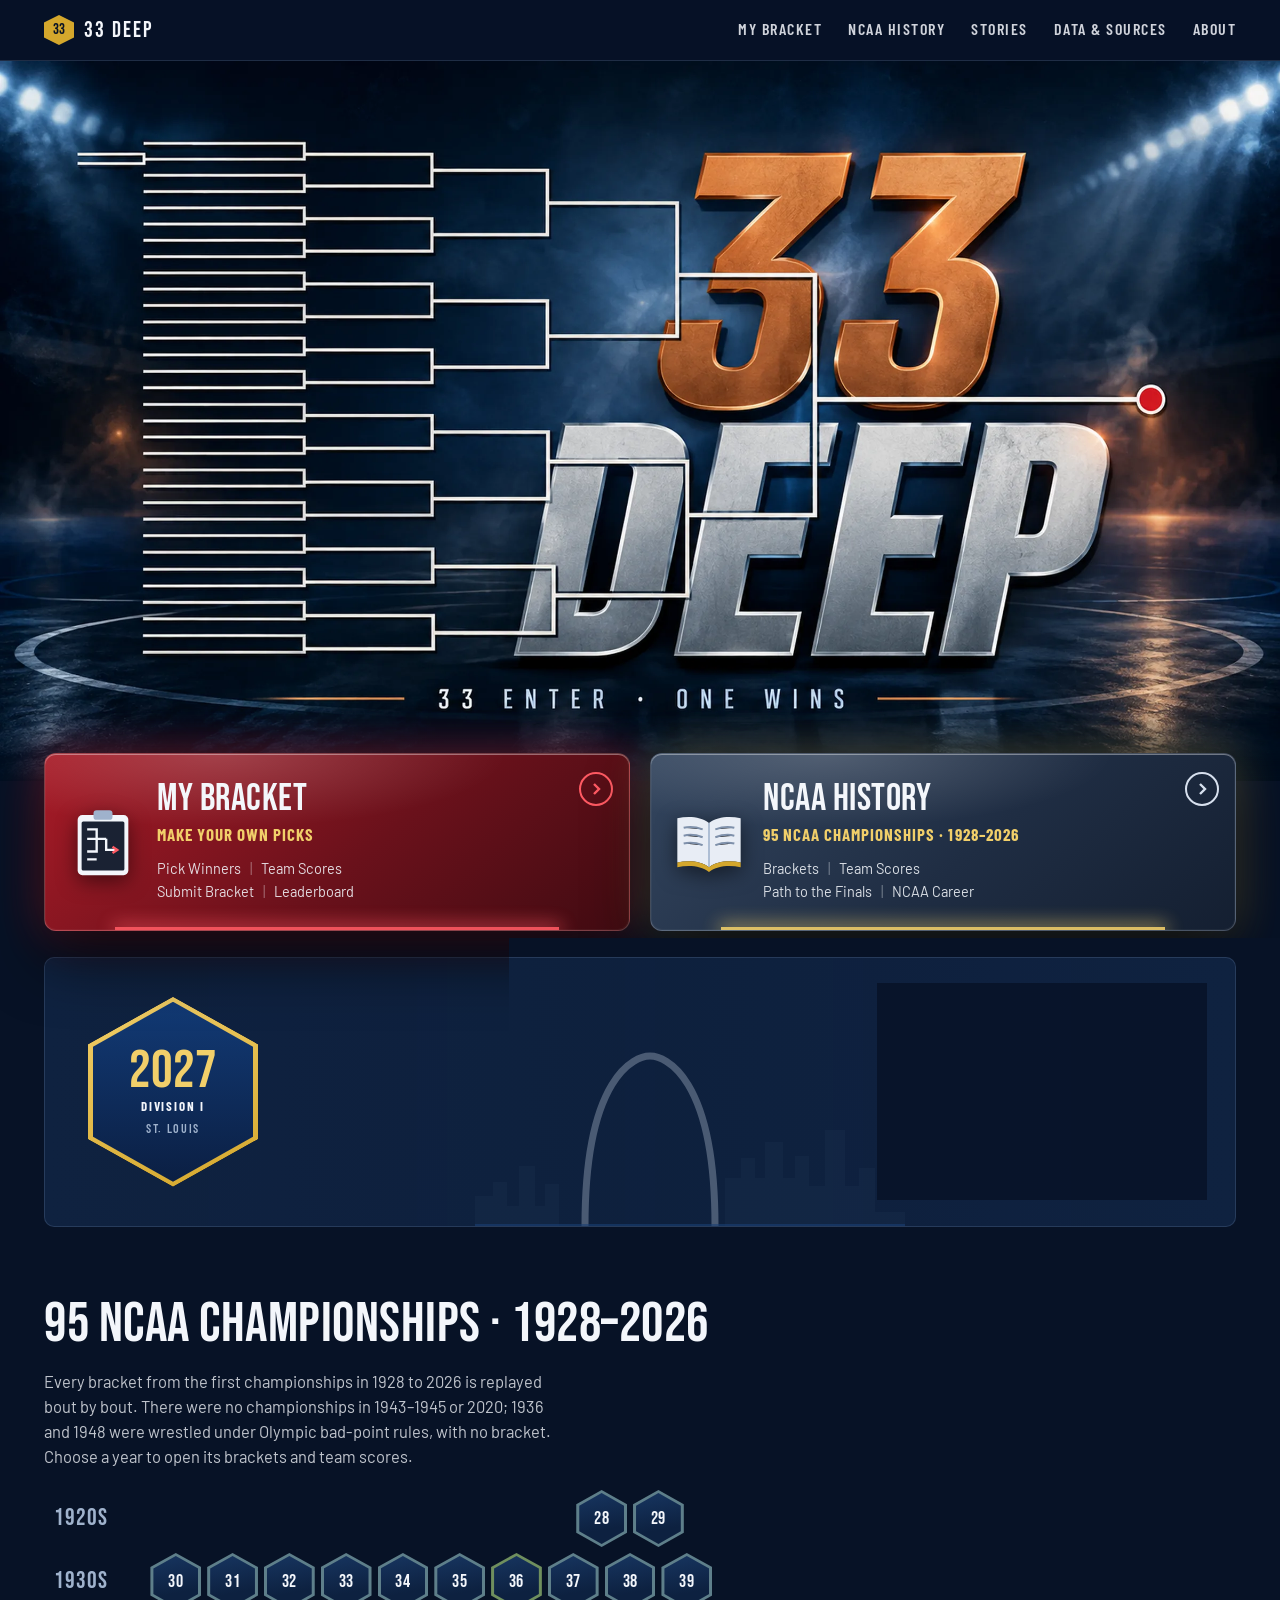
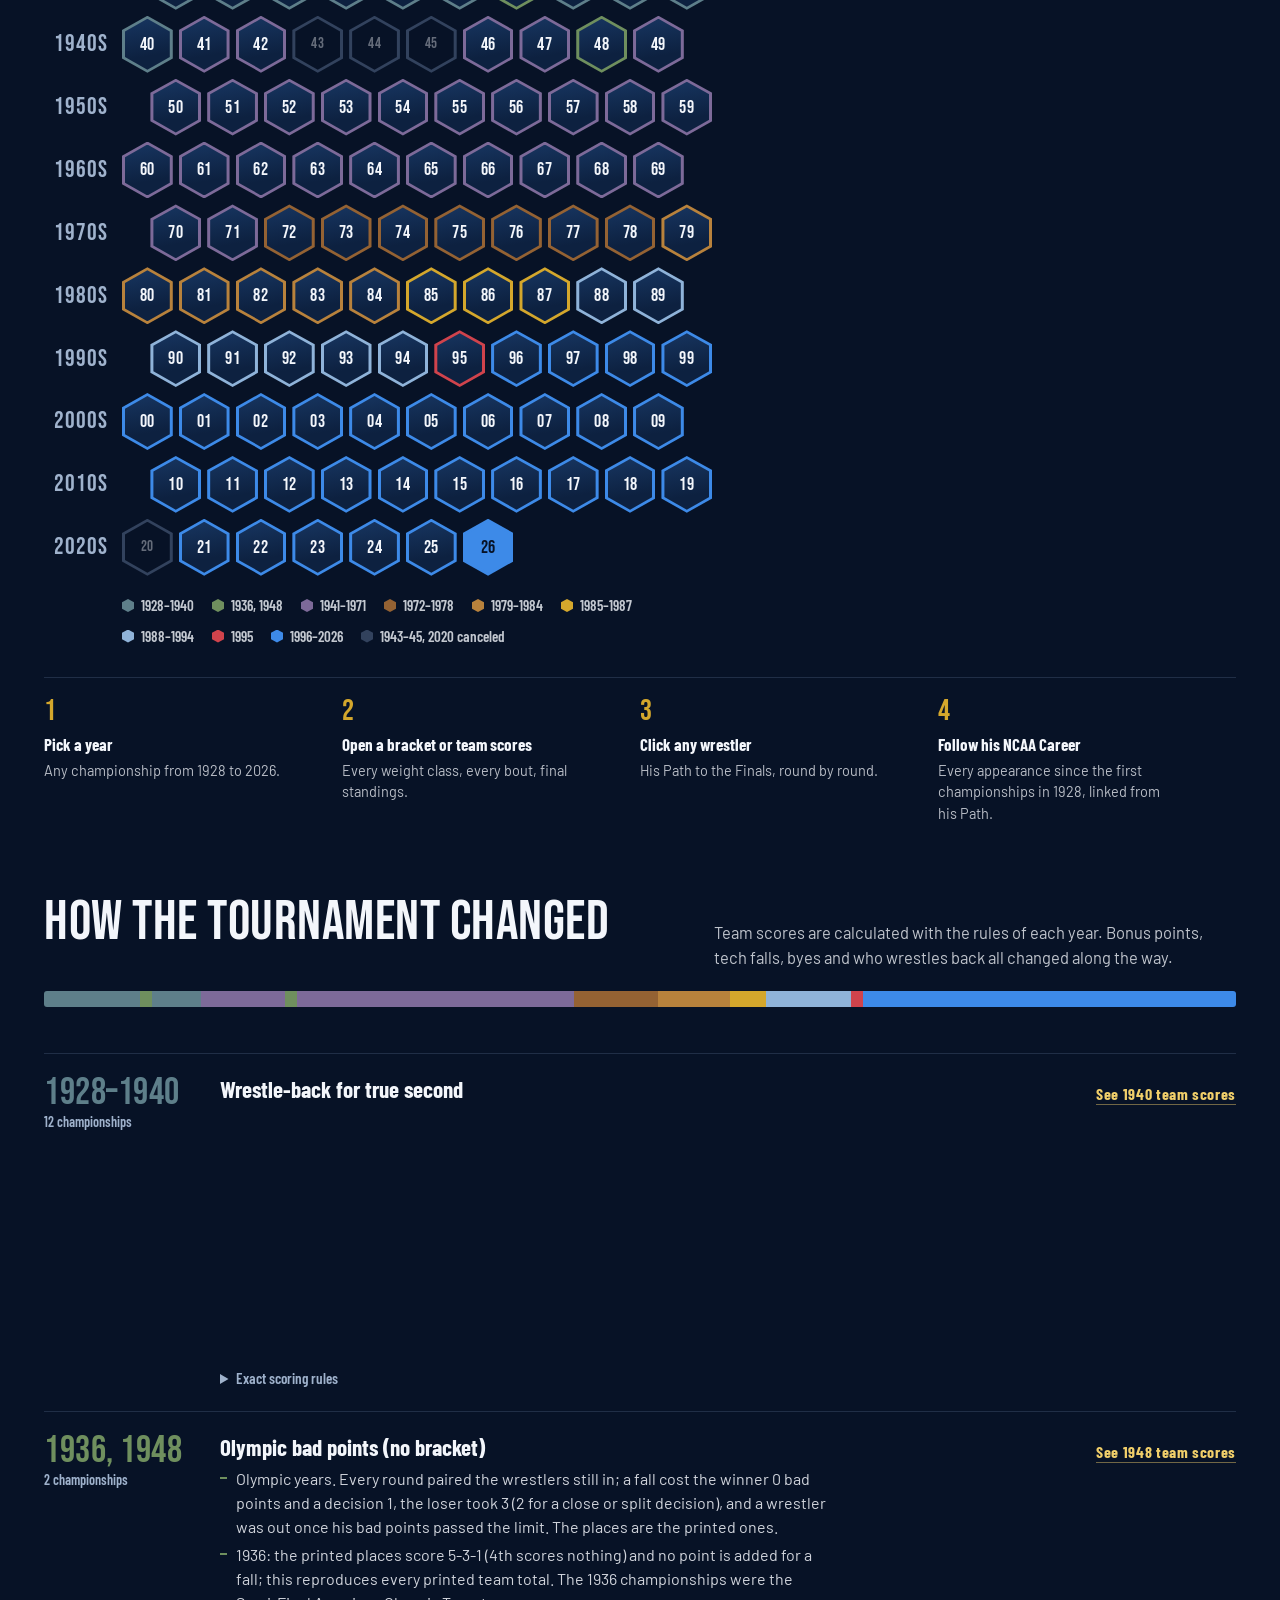
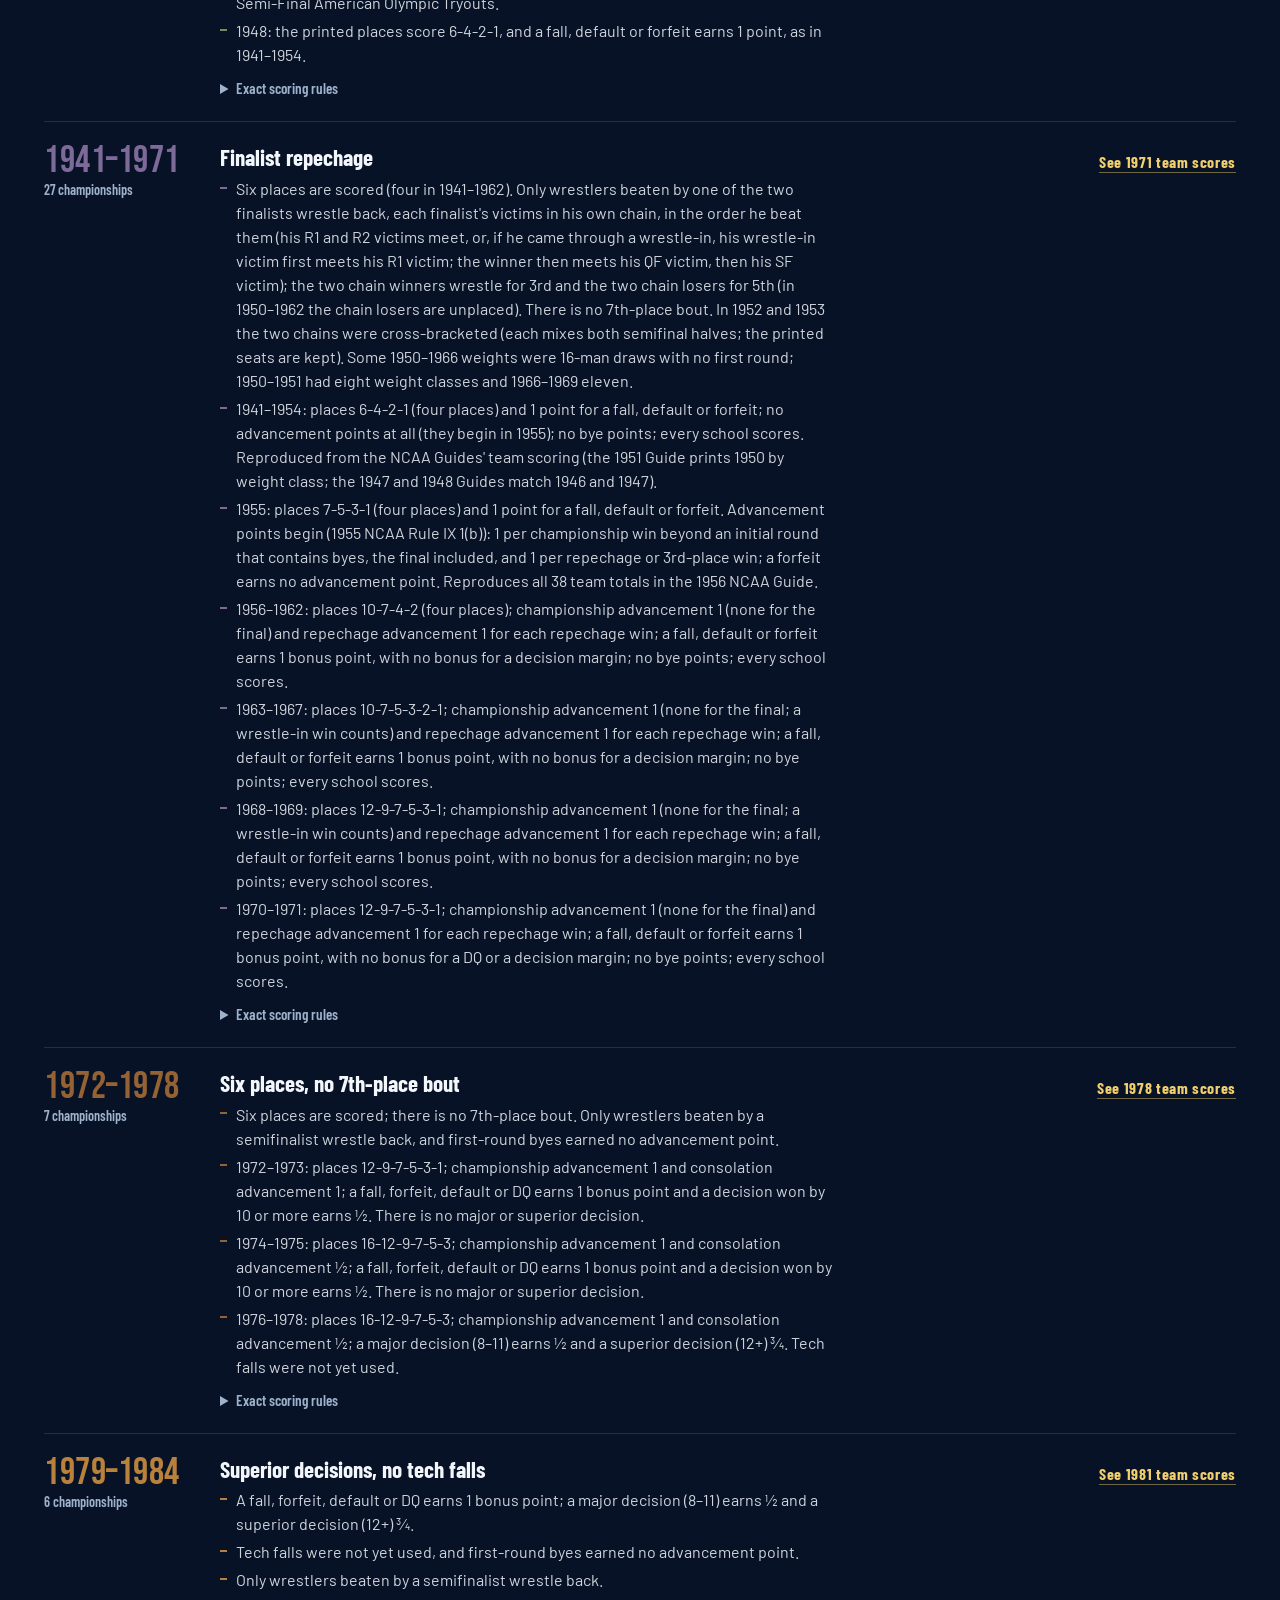
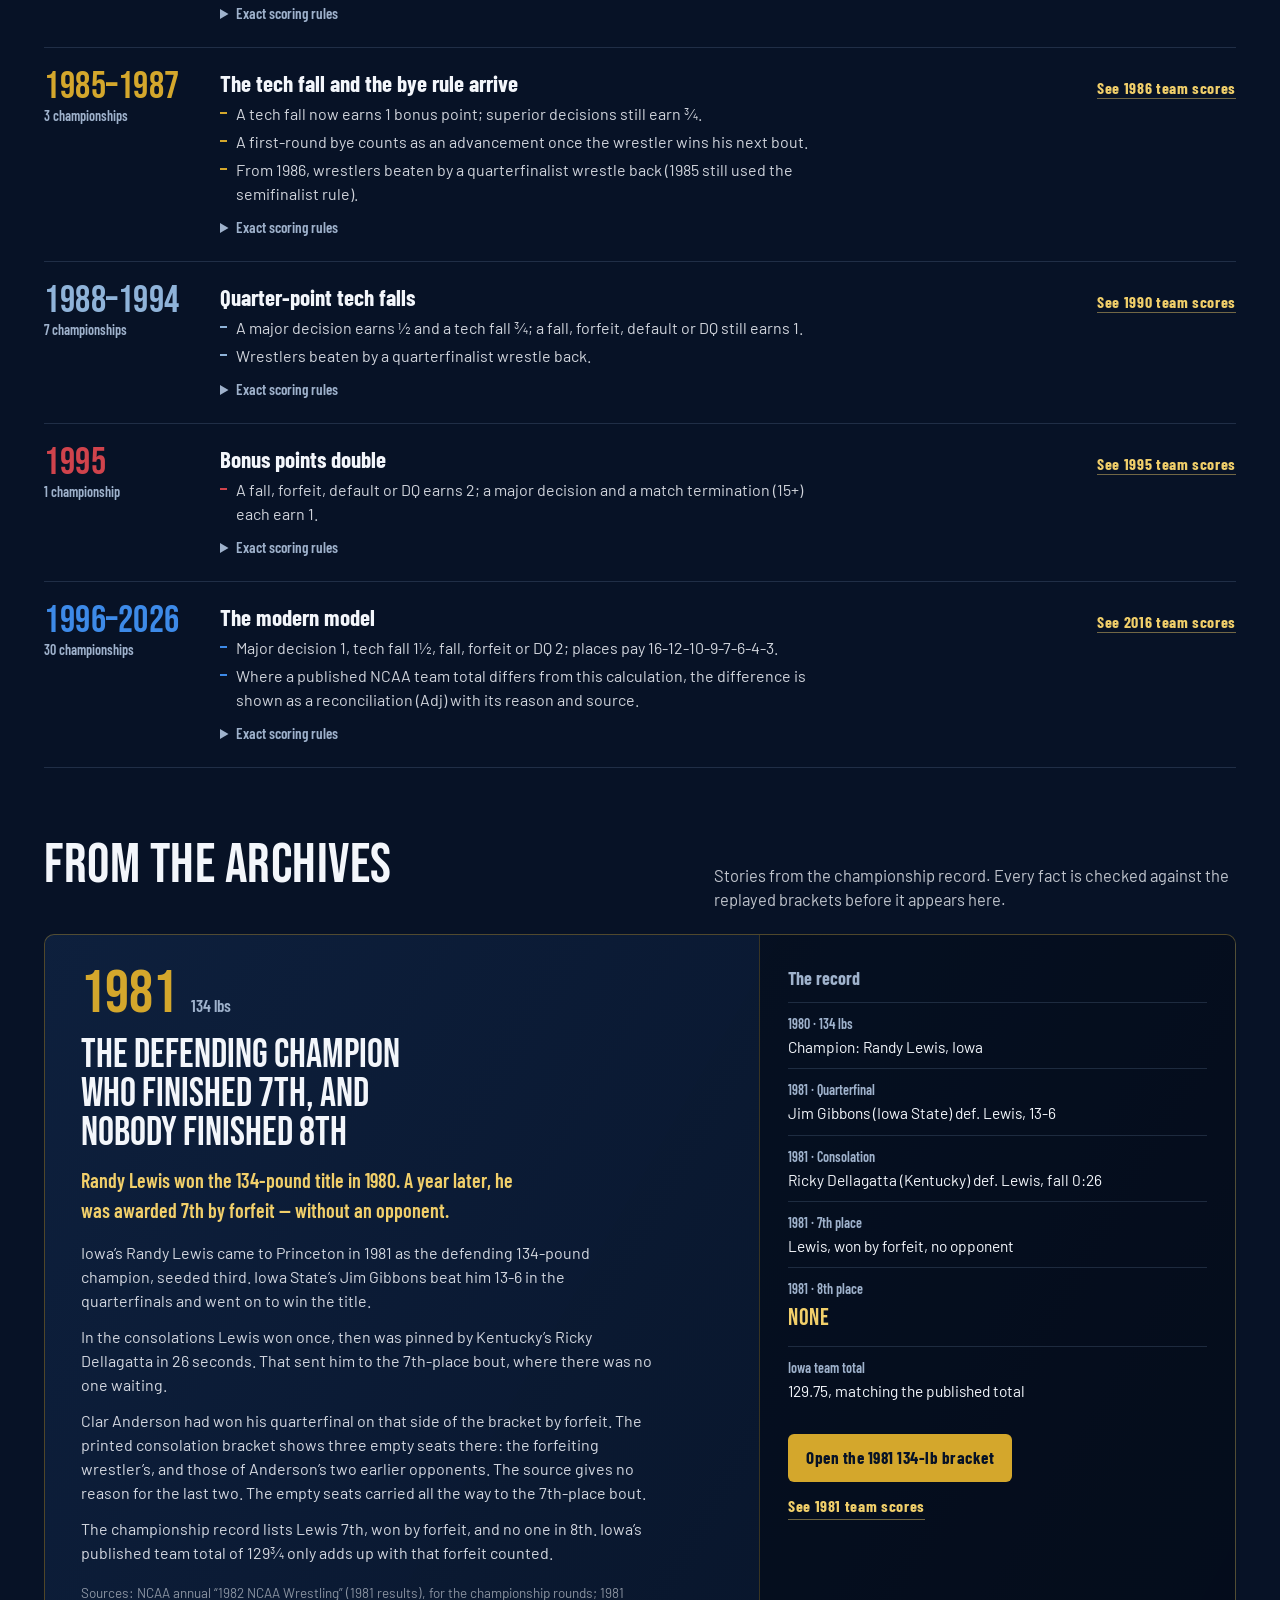
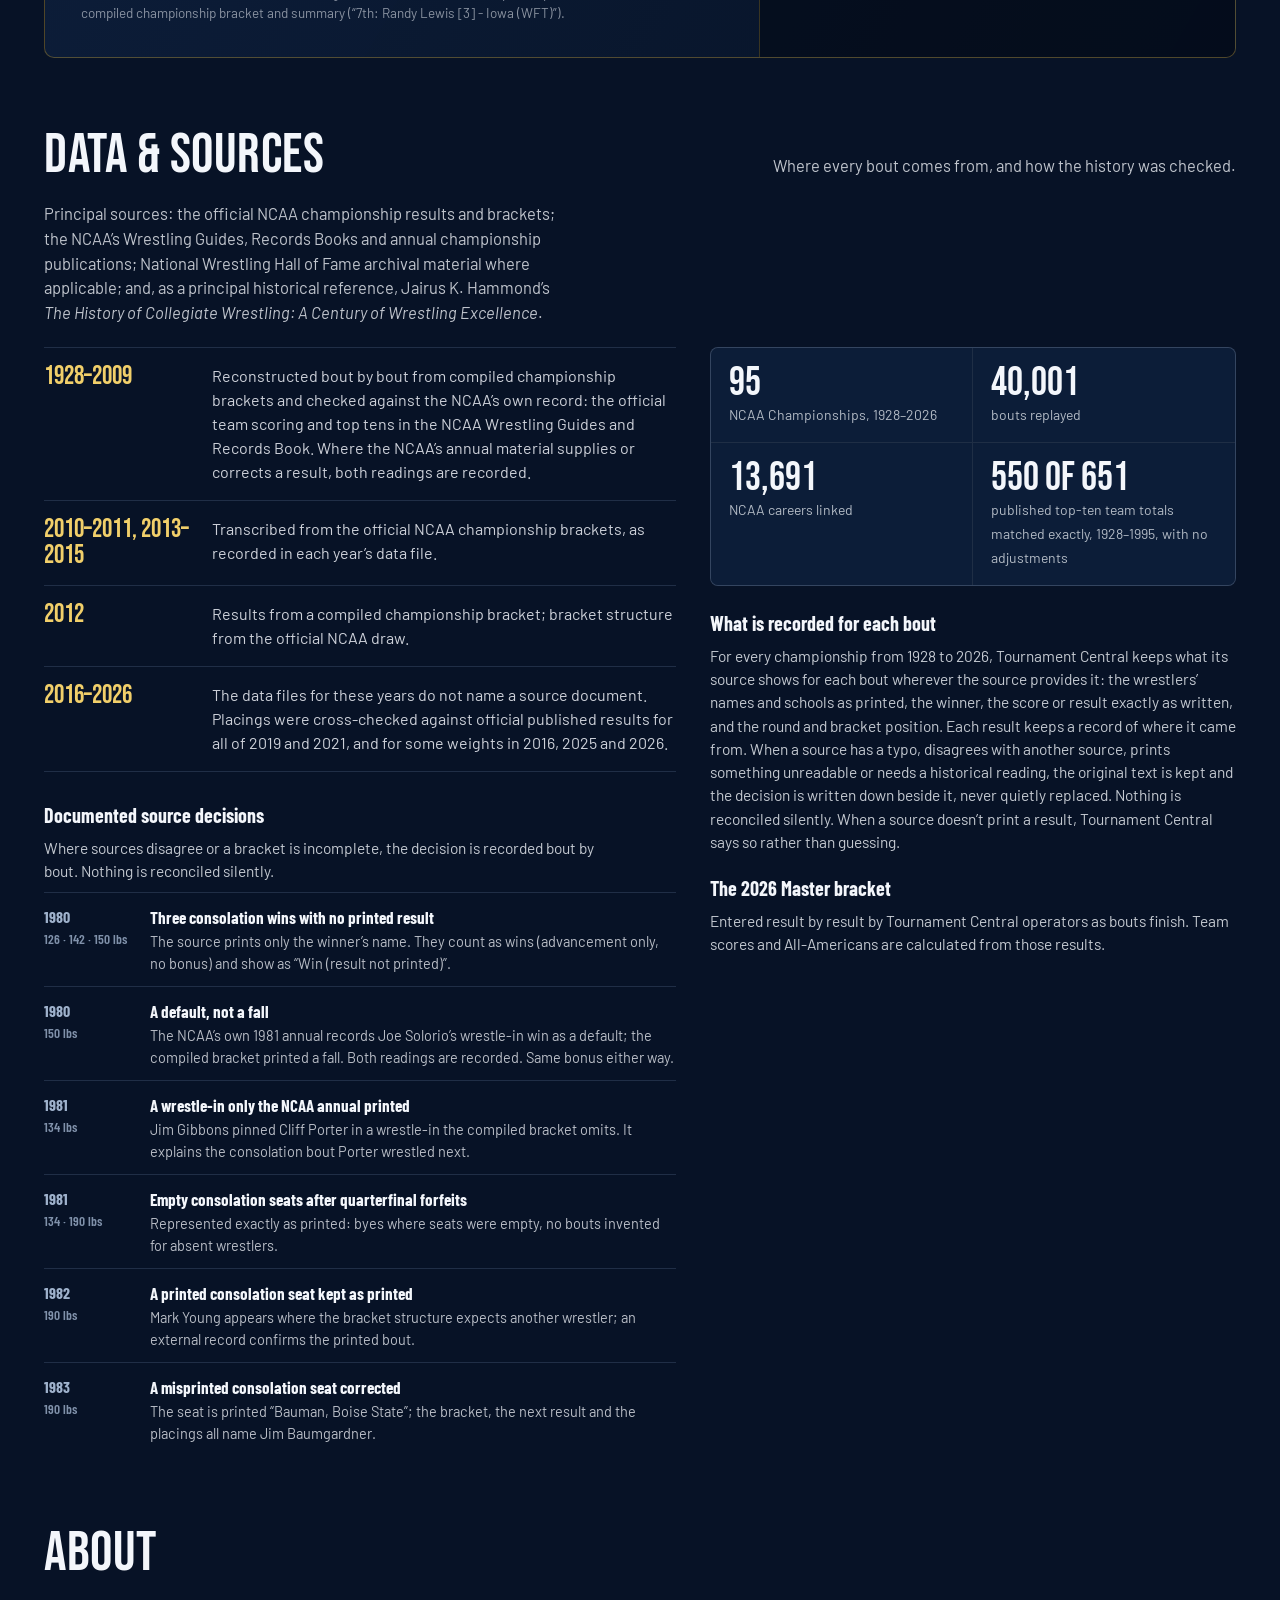
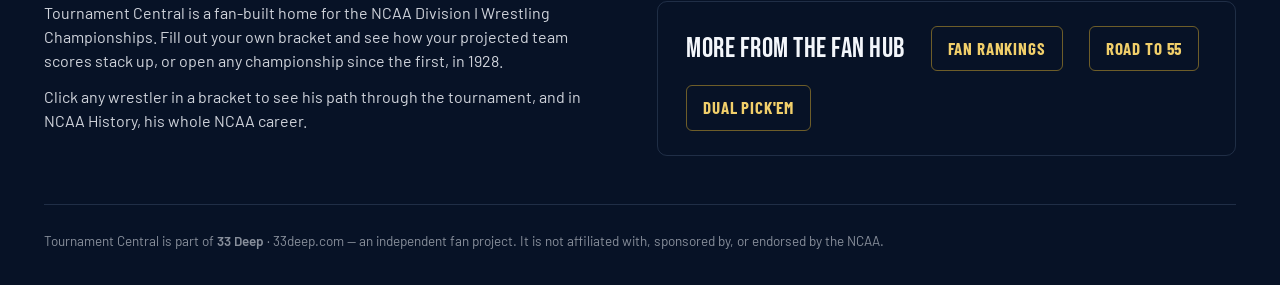
==== commit fab58aa4: "Add files via upload" ====
--- a/index.html
+++ b/index.html
@@ -5,7 +5,7 @@
 <script>/* Front door: the bare site URL shows the homepage (home.html). Any URL with a query string (?view=..., ?ops=1, ...) opens Tournament Central as before. */ if (!location.search) location.replace('home.html' + location.hash); /* MASTER PAGE: before first paint. Operator page = ?ops=1 (master.html). MASTER shows on the operator page, or for everyone once site-config.js publicMaster is true. */ (function () { var ops = /[?&](ops|master)=1(&|$)/.test(location.search), pub = !!(window.TC_CONFIG && window.TC_CONFIG.publicMaster), h = document.documentElement; h.classList.toggle('no-ops', !ops); h.classList.toggle('no-master', !(ops || pub)); })();</script>
 <meta charset="UTF-8">
 <meta name="viewport" content="width=device-width, initial-scale=1.0">
-<title>Tournament Central</title>
+<title>33 Deep · NCAA Wrestling</title>
 <link href="https://fonts.googleapis.com/css2?family=Bebas+Neue&family=Barlow+Condensed:wght@300;400;500;600;700&family=Barlow:wght@300;400;500;600&display=swap" rel="stylesheet">
 <style>
 :root {
@@ -24,7 +24,7 @@
 
 /* HEADER */
 .hdr{background:linear-gradient(90deg,#1a1f2e,#2c2408,#1a1f2e);border-bottom:2px solid var(--gold);height:52px;display:flex;align-items:center;gap:14px;padding:0 18px;flex-shrink:0;box-shadow:0 2px 16px rgba(201,168,76,.15)}
-.hdr-hex{width:32px;height:32px;background:var(--gold);clip-path:polygon(50% 0%,100% 25%,100% 75%,50% 100%,0% 75%,0% 25%);display:flex;align-items:center;justify-content:center;font-size:14px;flex-shrink:0}
+.hdr-hex{width:32px;height:32px;background:var(--gold);clip-path:polygon(50% 0%,100% 25%,100% 75%,50% 100%,0% 75%,0% 25%);display:flex;align-items:center;justify-content:center;font-size:14px;flex-shrink:0;font-family:'Arial Black',Arial,sans-serif;font-weight:900;color:#071226}   /* 33 Deep badge (Oct 2026) */
 .hdr-t{font-family:'Bebas Neue',sans-serif;font-size:20px;letter-spacing:3px;color:var(--gold2);line-height:1}
 .hdr-s{font-size:9px;color:rgba(255,255,255,.45);letter-spacing:2px;text-transform:uppercase;margin-top:1px}
 .hdr-sp{flex:1}
@@ -530,10 +530,10 @@
 <body>
 
 <div class="hdr">
-  <a class="hdr-home" href="home.html" title="Back to home" aria-label="Tournament Central home">
-    <div class="hdr-hex">🤼</div>
+  <a class="hdr-home" href="home.html" title="Back to home" aria-label="33 Deep home">
+    <div class="hdr-hex">33</div>
     <div>
-      <div class="hdr-t">Tournament Central</div>
+      <div class="hdr-t">33 Deep</div>
     </div>
   </a>
   <div class="hdr-sp"></div>
